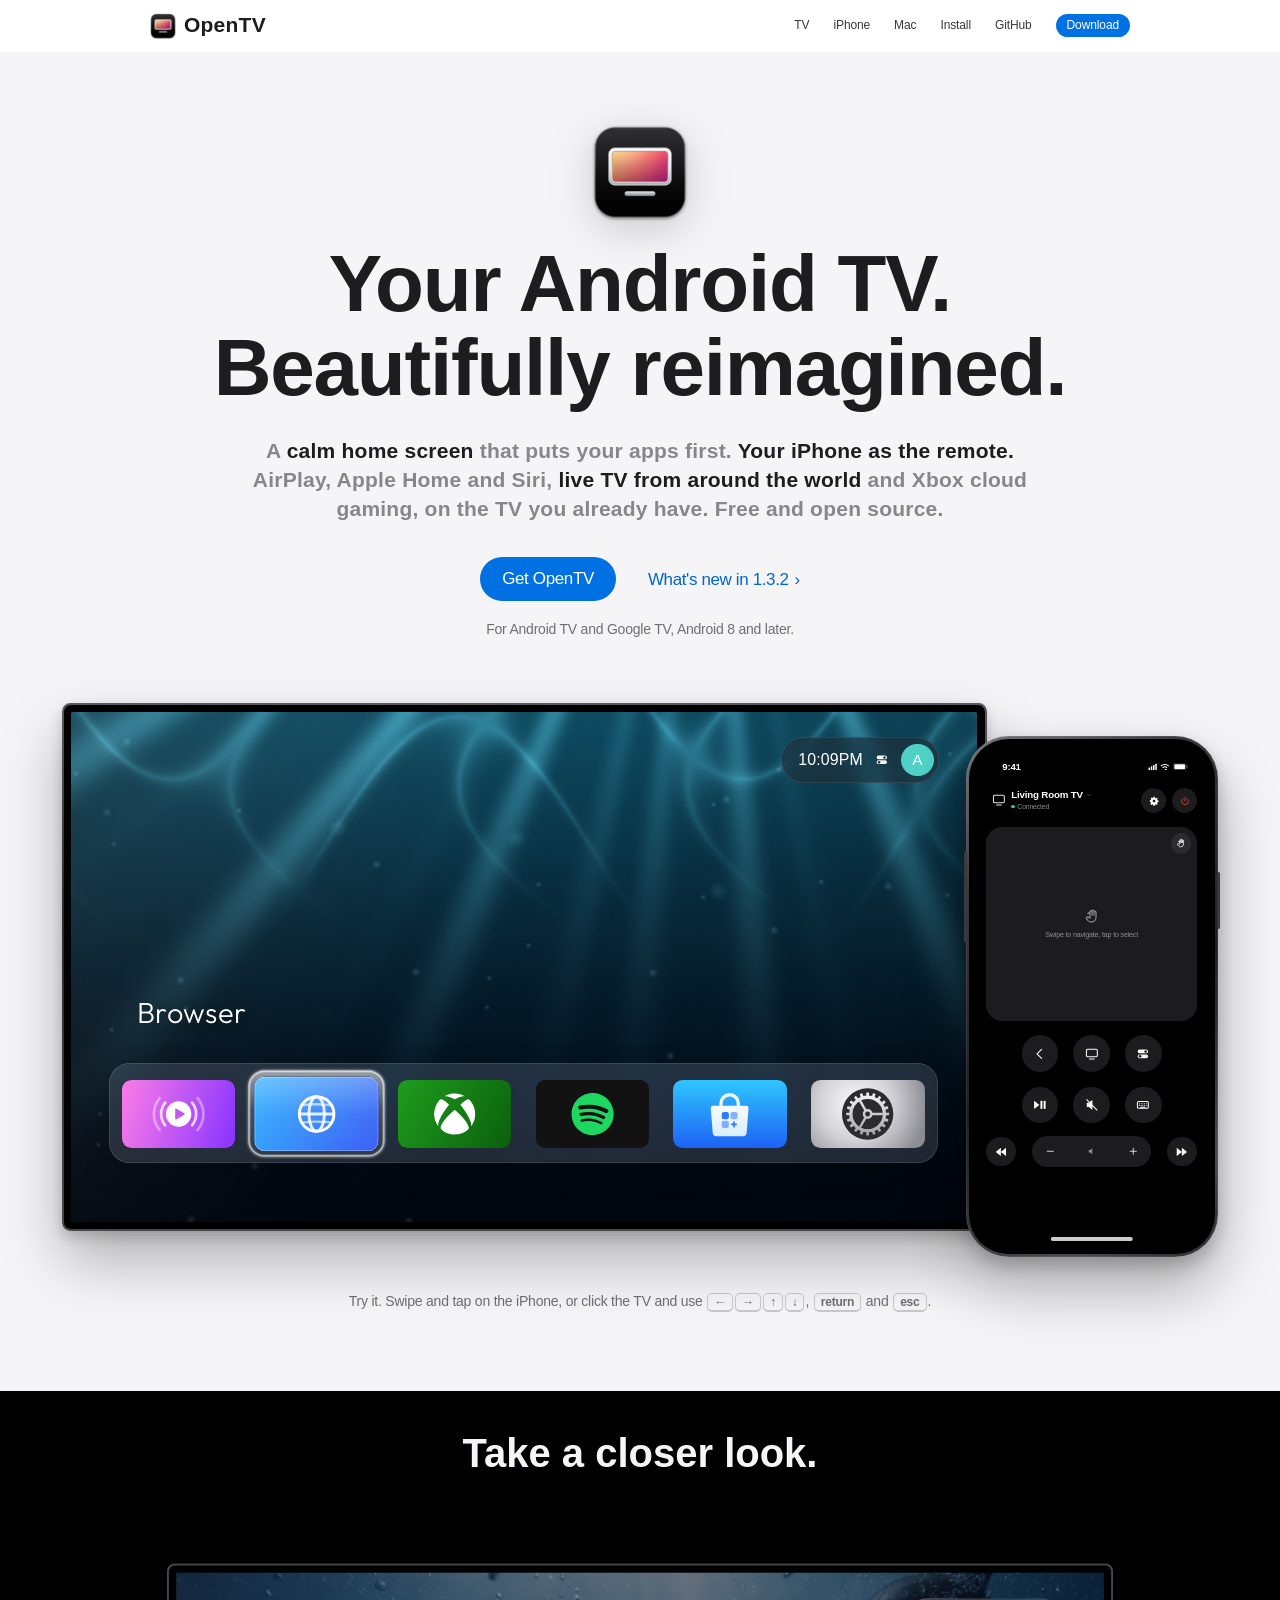
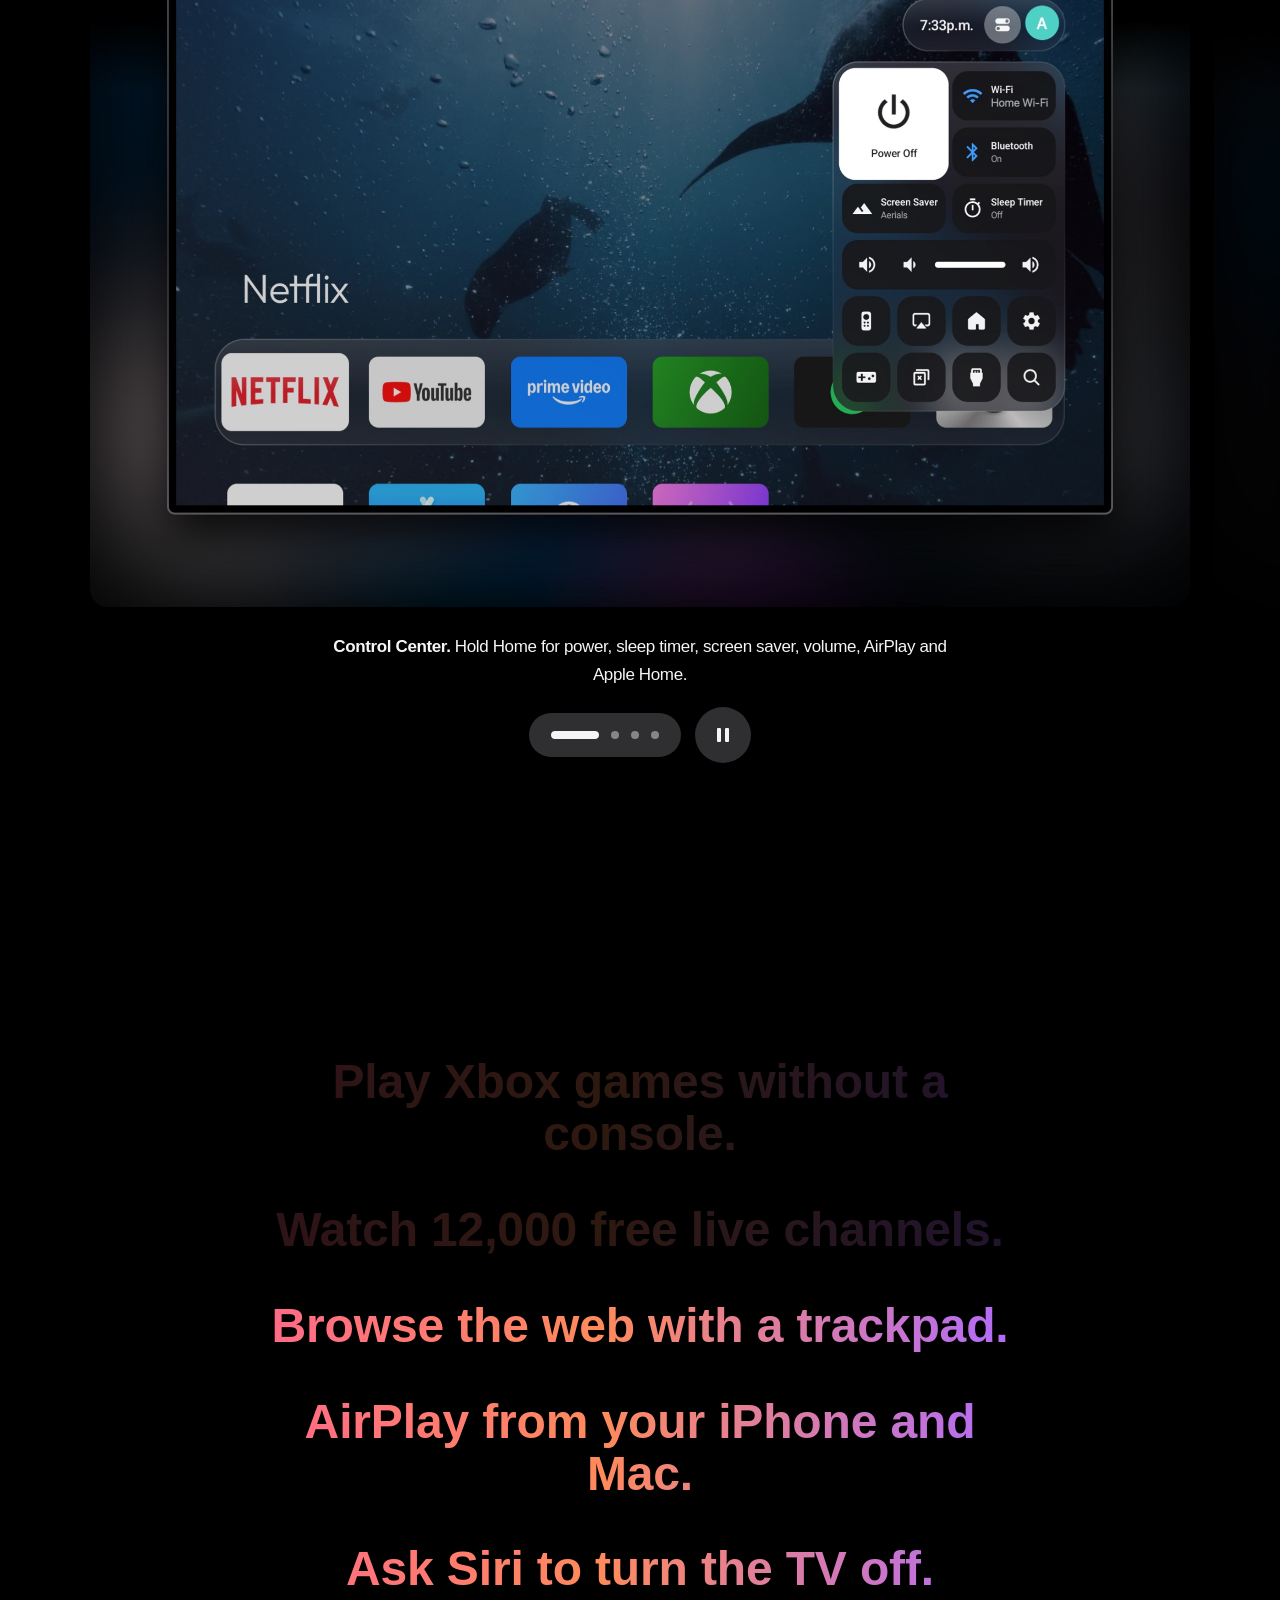
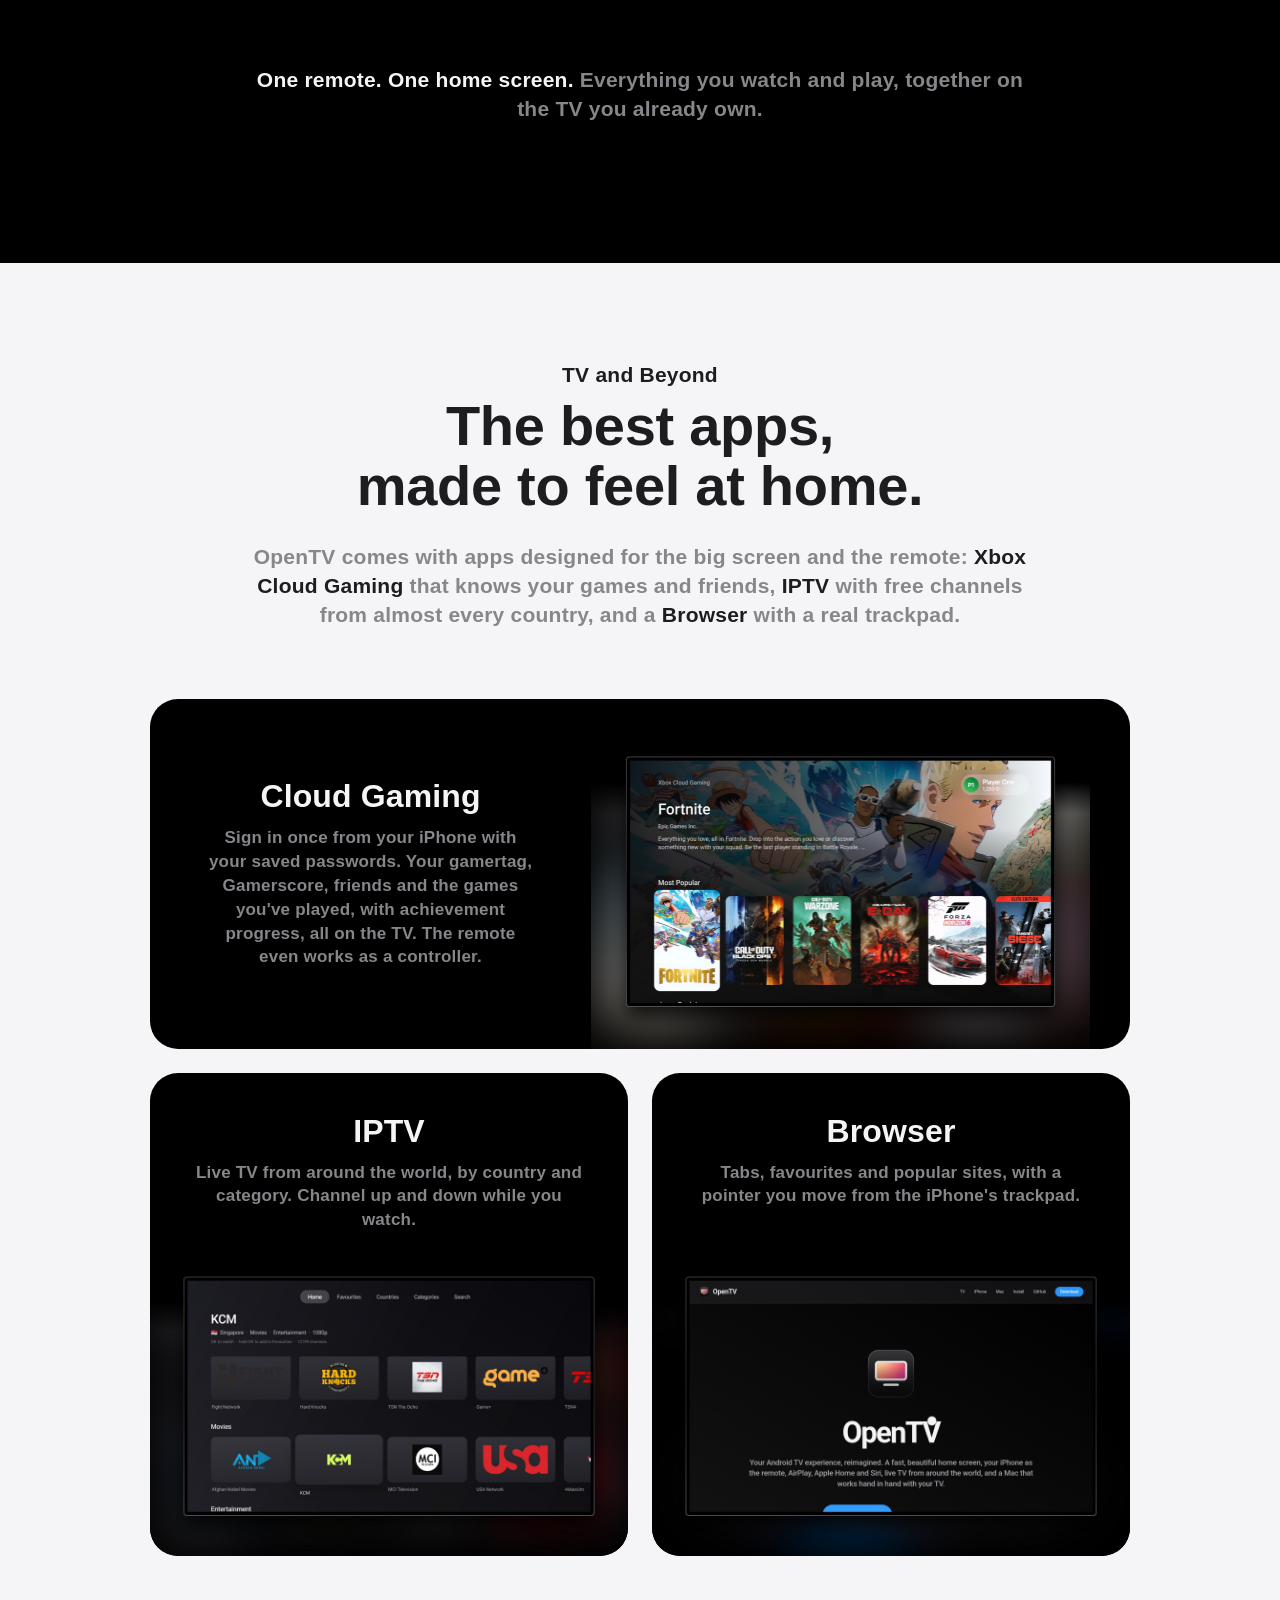
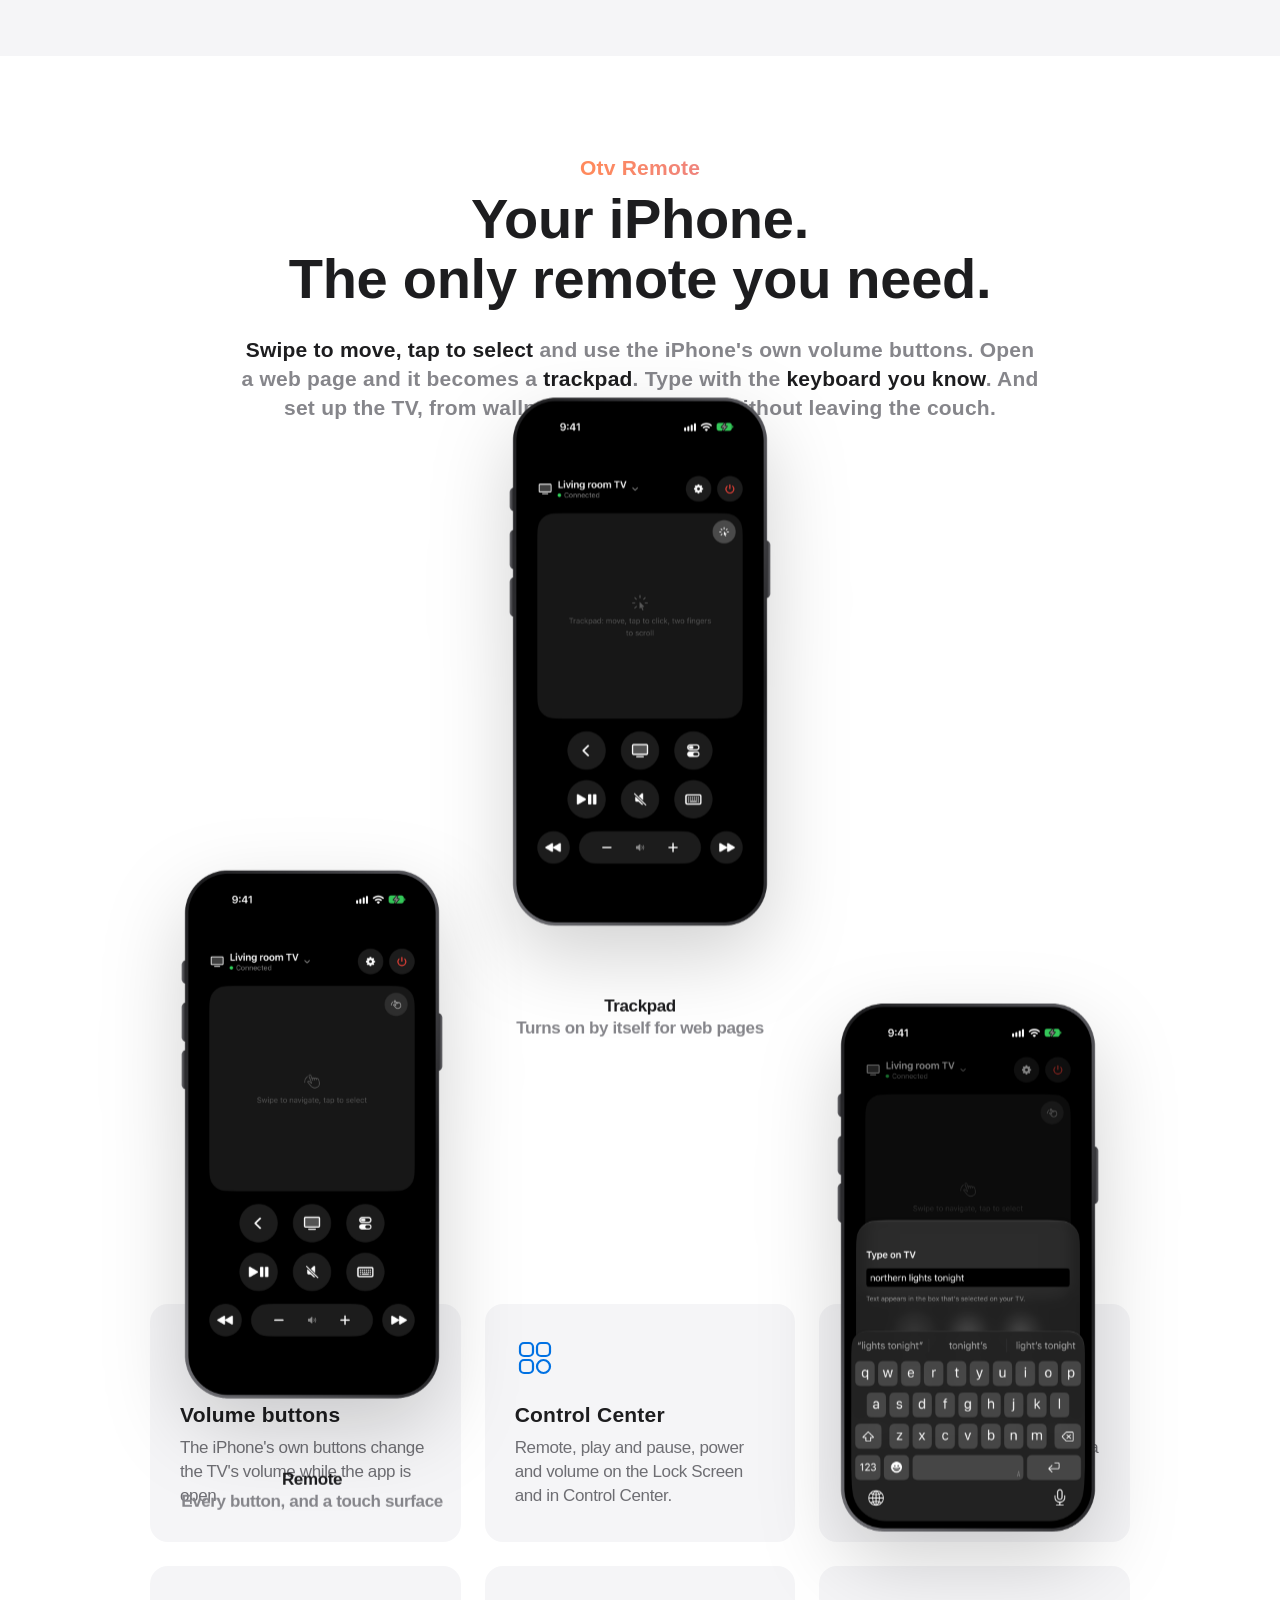
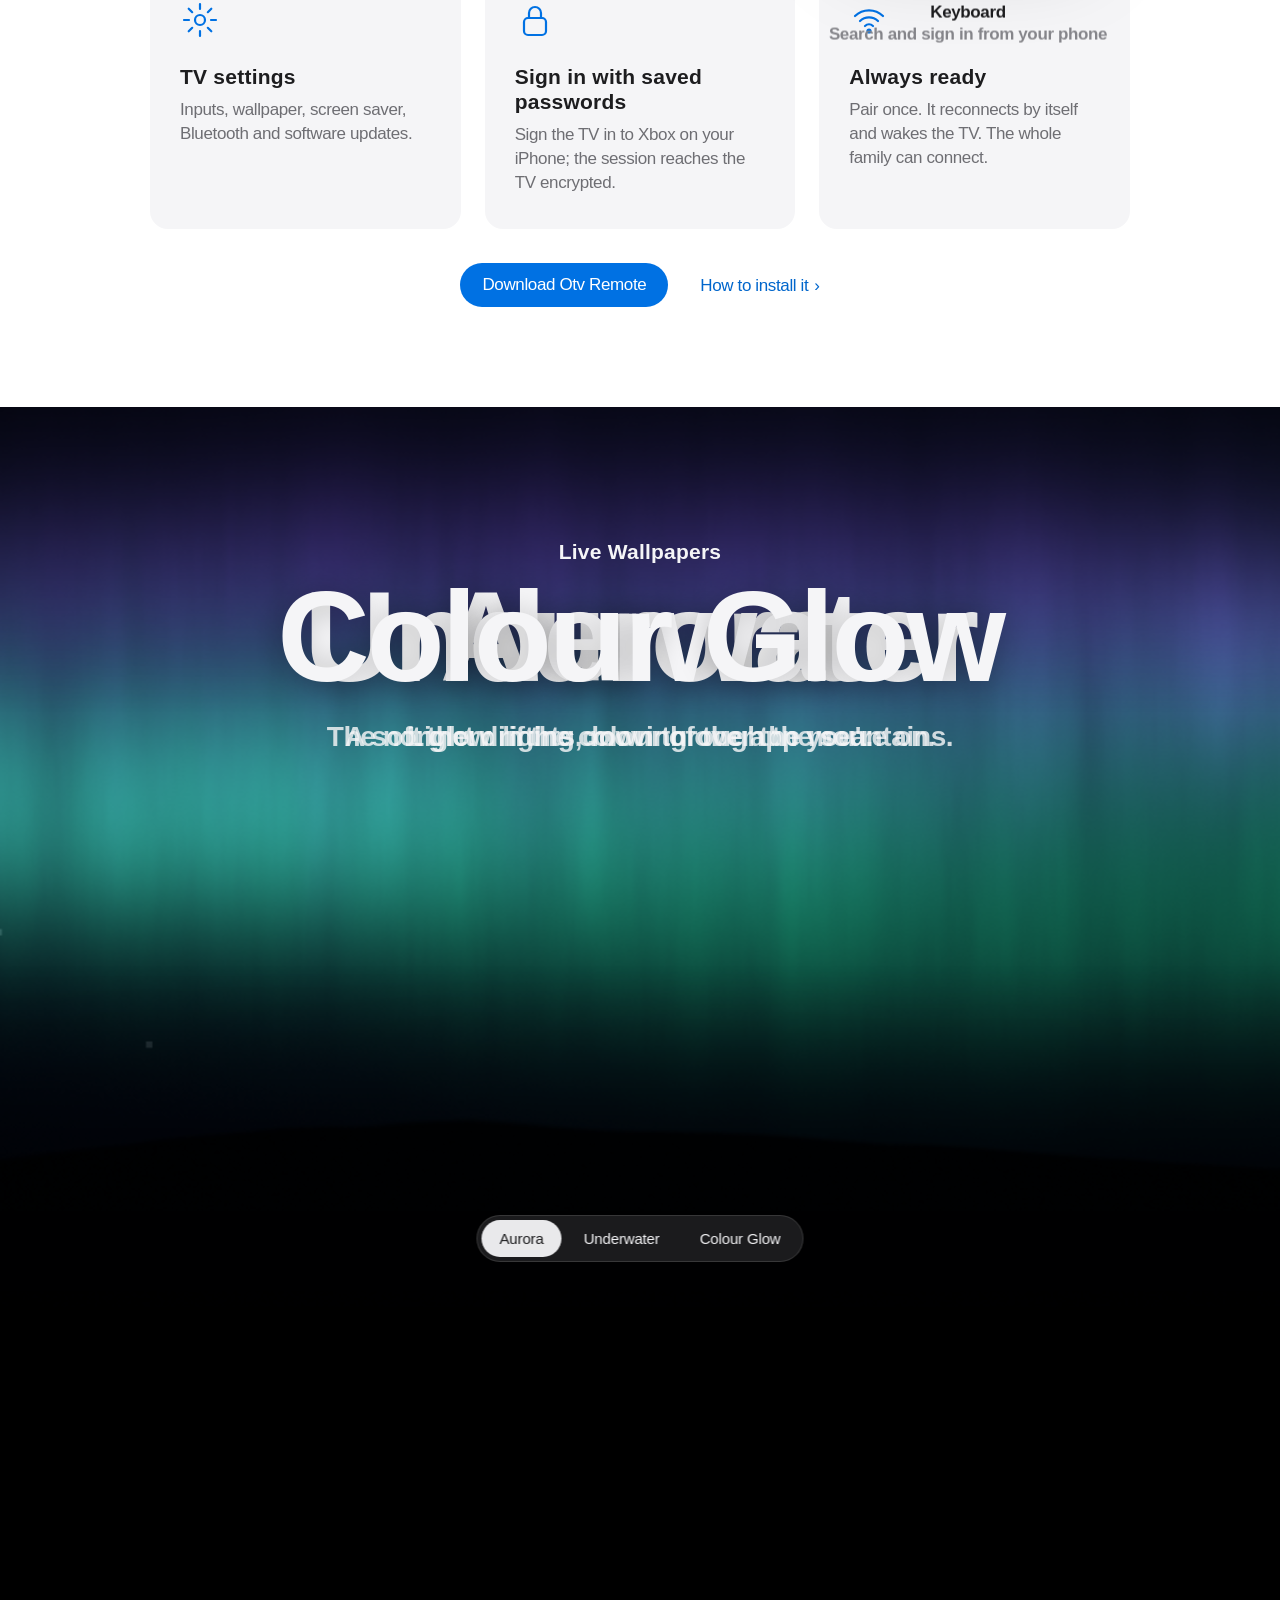
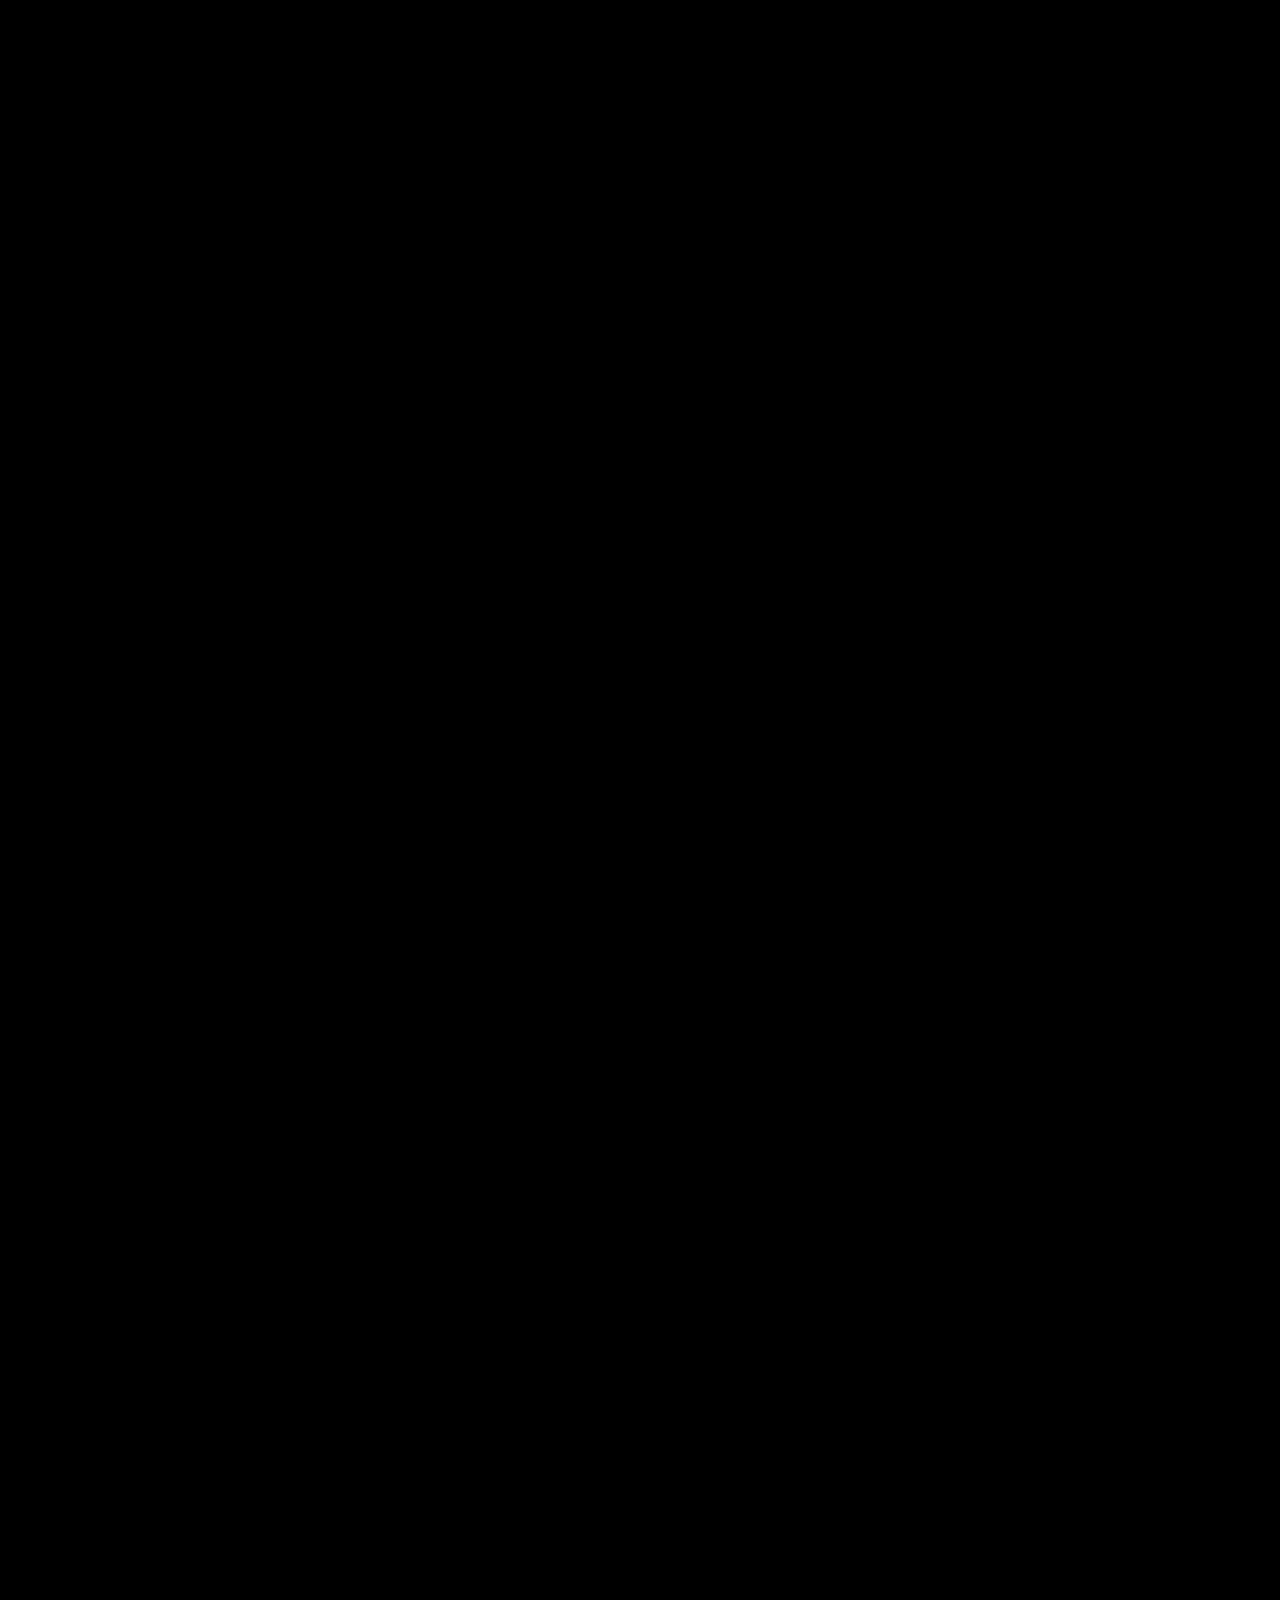
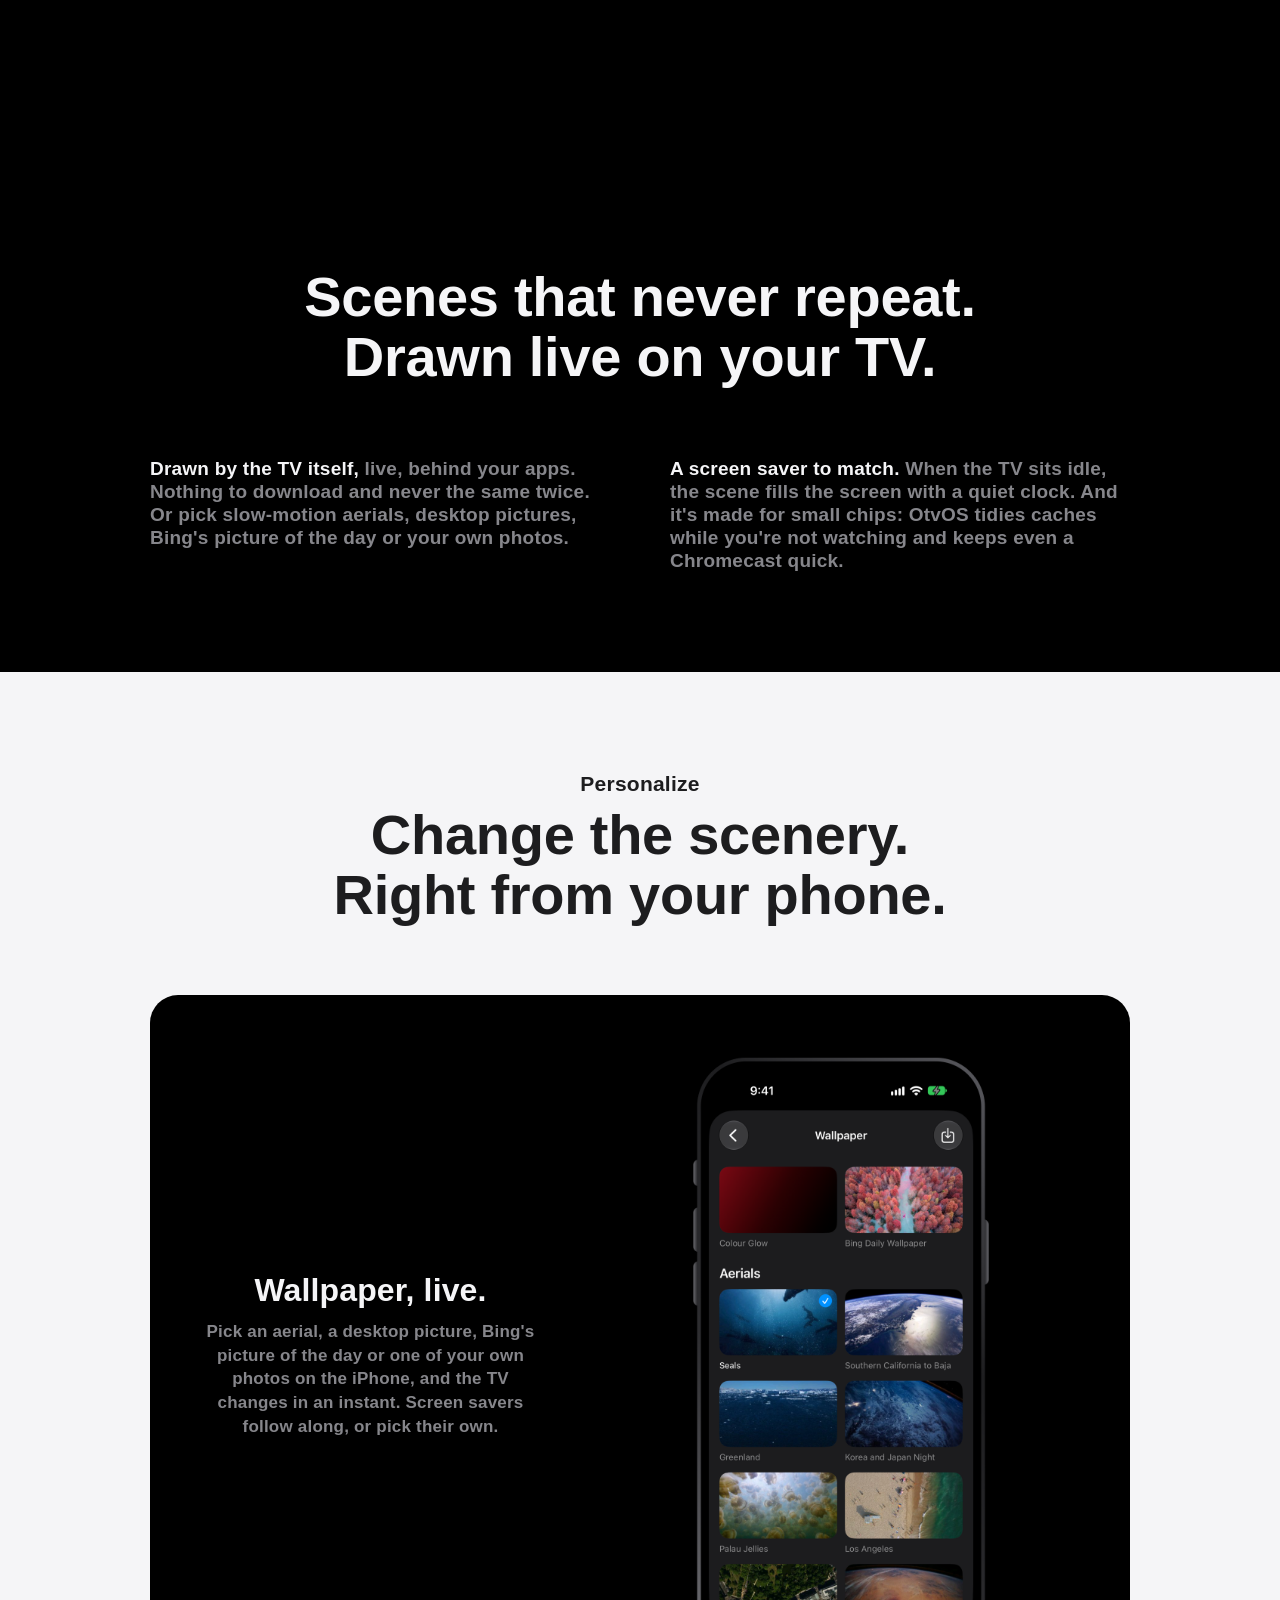
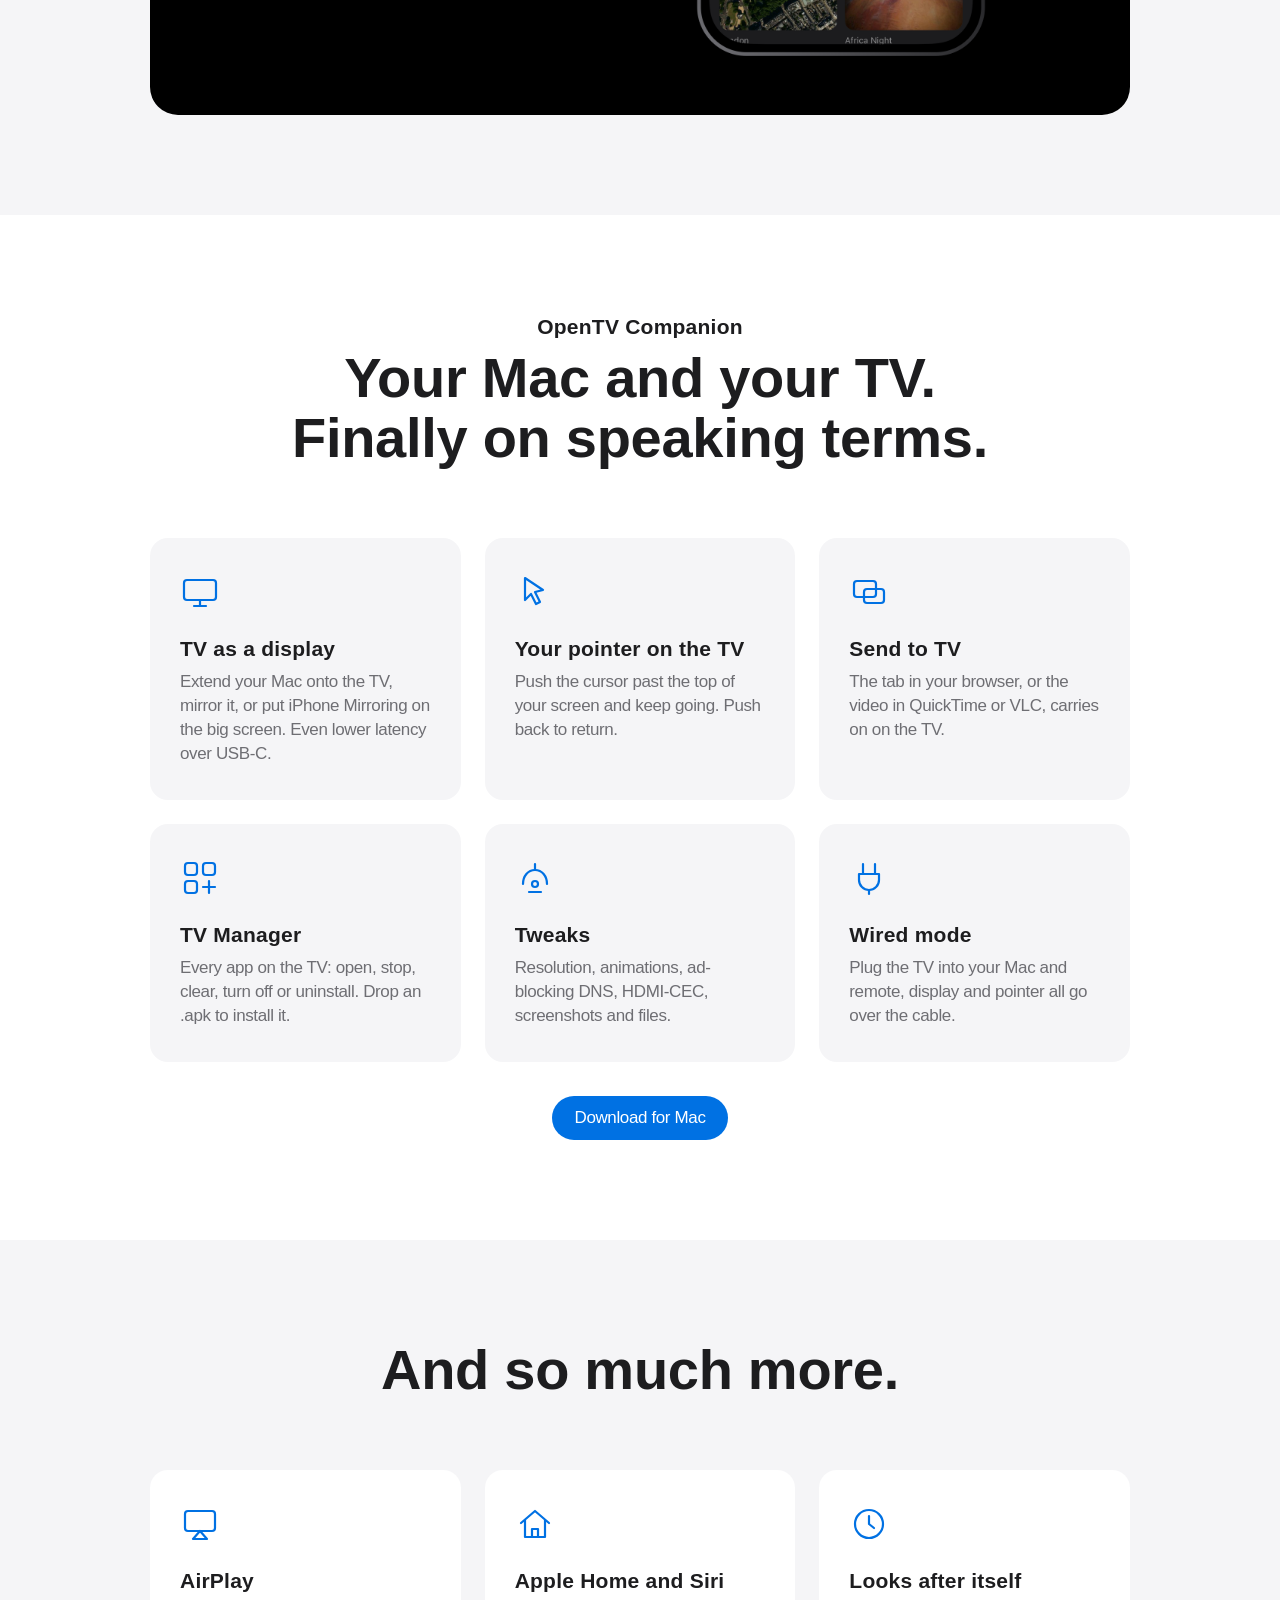
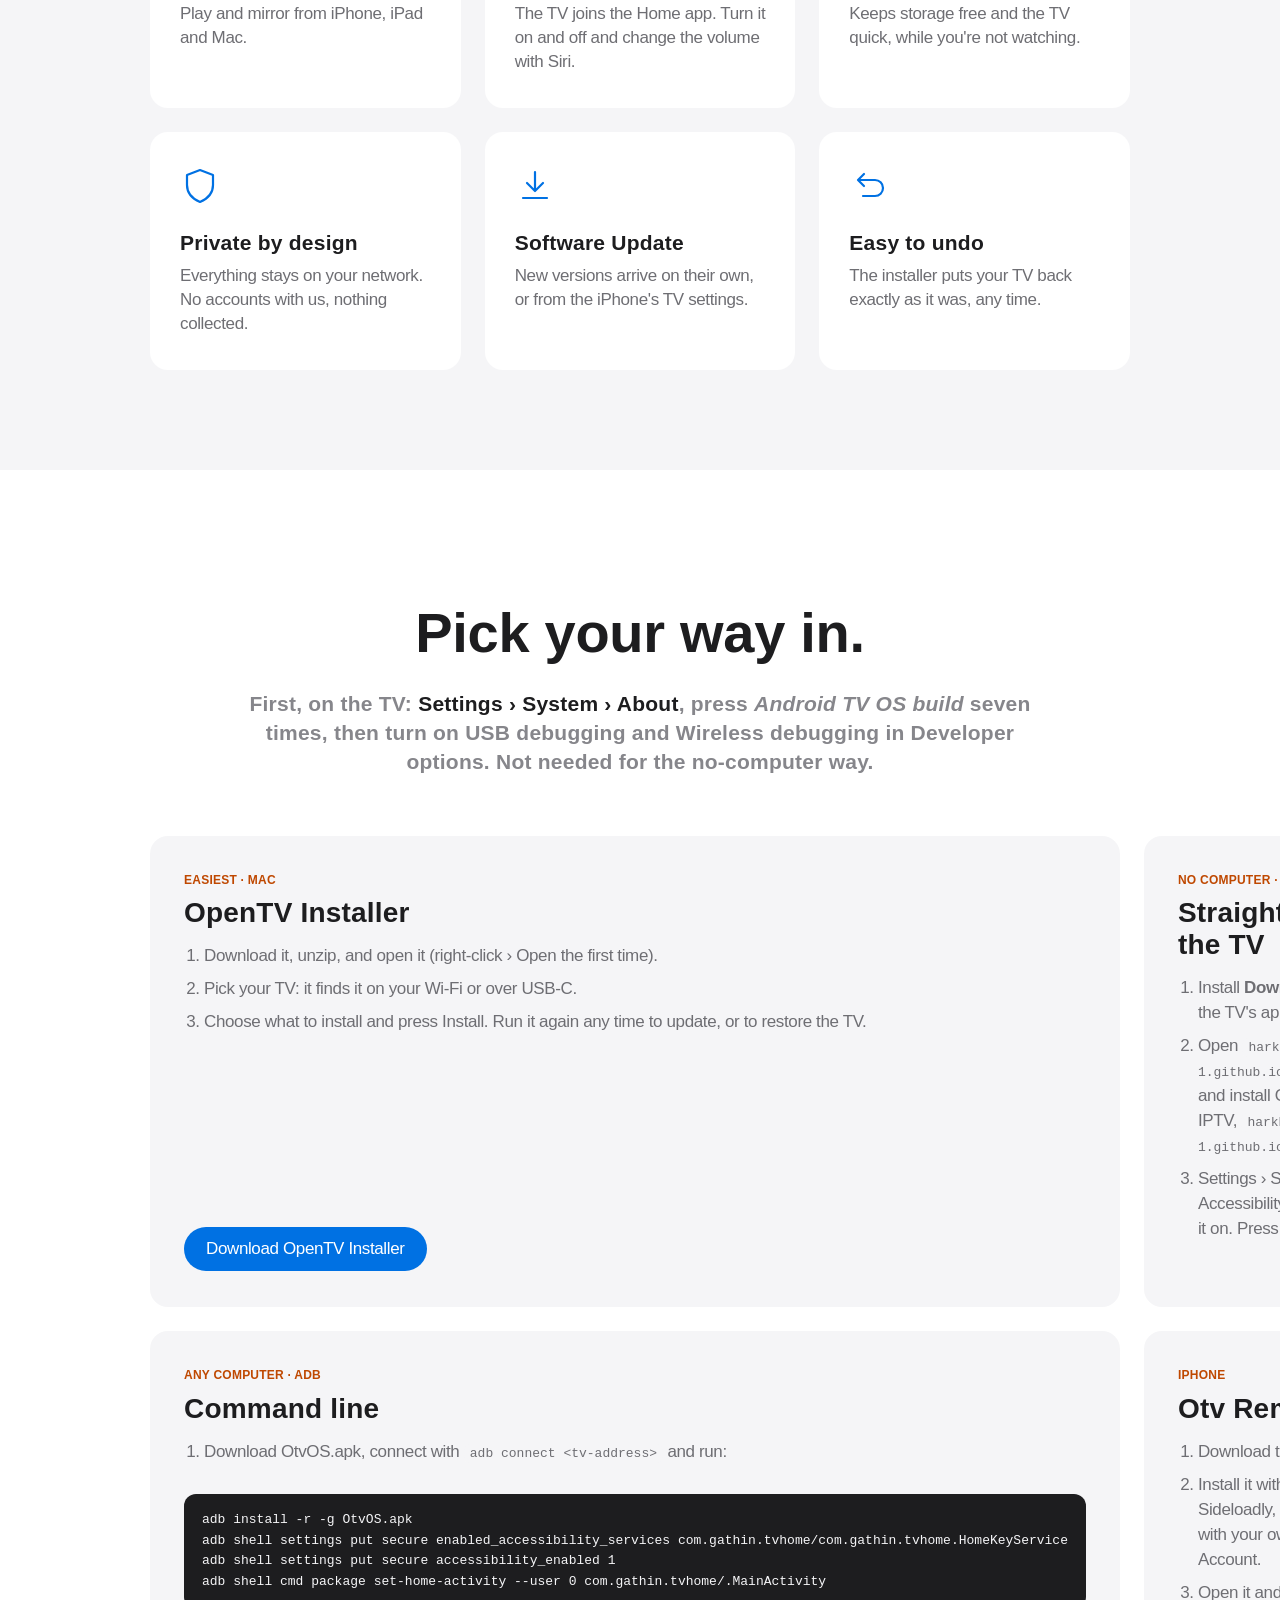
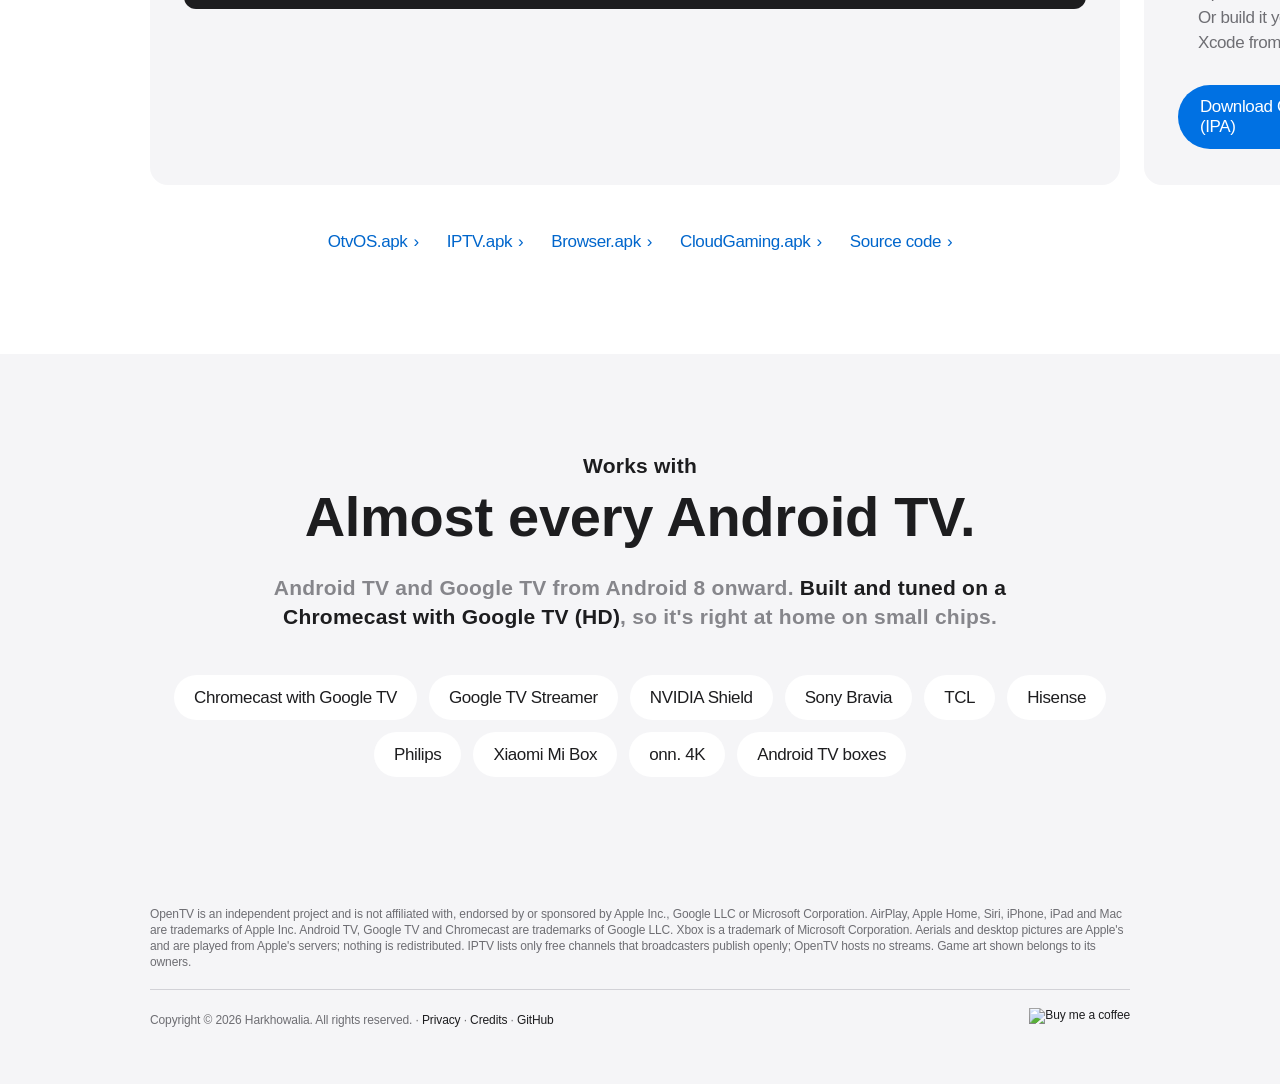
==== docs/index.html @ 05458495 "Website: live wallpapers as a full-screen scene that changes as you scroll (Aurora, Underwater, Colo" ====
<!doctype html>
<html lang="en">
<head>
<meta charset="utf-8">
<meta name="viewport" content="width=device-width, initial-scale=1, viewport-fit=cover">
<title>OpenTV</title>
<meta name="description" content="OpenTV reimagines Android TV: a calm home screen, your iPhone as the remote, AirPlay and Apple Home, live TV from around the world and cloud gaming. Free and open source.">
<meta property="og:title" content="OpenTV">
<meta property="og:description" content="Your Android TV. Beautifully reimagined. Free and open source.">
<meta property="og:image" content="https://harkhowalia-1.github.io/OpenTV/images/v2/hero.jpg">
<meta name="color-scheme" content="light dark">
<meta name="theme-color" content="#f5f5f7" media="(prefers-color-scheme: light)">
<meta name="theme-color" content="#161617" media="(prefers-color-scheme: dark)">
<link rel="icon" href="icon.png">
<link rel="apple-touch-icon" href="icon.png">
<link rel="preconnect" href="https://fonts.googleapis.com">
<link rel="preconnect" href="https://fonts.gstatic.com" crossorigin>
<link href="https://fonts.googleapis.com/css2?family=Outfit:wght@300;400&display=swap" rel="stylesheet">
<link rel="stylesheet" href="demo.css">
<style>
/* ---- tokens --------------------------------------------------------------------------------------------- */
:root {
  --ink: #1d1d1f;
  --ink-2: #6e6e73;
  --ink-3: #86868b;
  --paper: #ffffff;
  --paper-alt: #f5f5f7;
  --night: #000000;
  --night-ink: #f5f5f7;
  --blue: #0071e3;
  --blue-hover: #0077ed;
  --link: #0066cc;
  --link-dark: #2997ff;
  --brand: linear-gradient(90deg, #ff6a88 0%, #ff8a5c 45%, #b06bff 100%);
  --radius-tile: 28px;
  --ease: cubic-bezier(0.25, 0.1, 0.25, 1);
  --ease-out: cubic-bezier(0.16, 1, 0.3, 1);
  --nav-h: 52px;
  --content: 980px;
  --line: #d2d2d7;
  --tile: #ffffff;
  --nav-bg: rgba(251, 251, 253, 0.8);
  --nav-line: rgba(0, 0, 0, 0.16);
  --font: -apple-system, BlinkMacSystemFont, "SF Pro Text", "SF Pro Display", "Helvetica Neue", Helvetica, Arial, sans-serif;
}
/* Dark Mode follows the system: Apple's dark greys (#000, #161617, #1d1d1f) and lighter blues for links. */
@media (prefers-color-scheme: dark) {
  :root {
    --ink: #f5f5f7;
    --ink-2: #a1a1a6;
    --ink-3: #86868b;
    --paper: #000000;
    --paper-alt: #161617;
    --link: #2997ff;
    --line: #424245;
    --tile: #1d1d1f;
    --nav-bg: rgba(22, 22, 23, 0.8);
    --nav-line: rgba(255, 255, 255, 0.16);
  }
  pre { background: #1d1d1f; }
  code { background: #1d1d1f; }
  .hero .logo { filter: drop-shadow(0 12px 28px rgba(0, 0, 0, 0.6)); }
}
* { box-sizing: border-box; }
html { scroll-behavior: smooth; -webkit-text-size-adjust: 100%; }
body {
  margin: 0;
  background: var(--paper);
  color: var(--ink);
  font: 400 17px/1.47059 var(--font);
  letter-spacing: -0.022em;
  -webkit-font-smoothing: antialiased;
  overflow-x: hidden;
  overflow-x: clip;
}
img { display: block; max-width: 100%; height: auto; }
a { color: var(--link); text-decoration: none; }
a:hover { text-decoration: underline; }
:focus-visible { outline: 2px solid var(--blue); outline-offset: 3px; border-radius: 4px; }

/* ---- layout and type ------------------------------------------------------------------------------------ */
.content { width: var(--content); max-width: calc(100% - 44px); margin: 0 auto; }
section { position: relative; padding: 100px 0; }
.alt { background: var(--paper-alt); }
.dark { background: var(--night); color: var(--night-ink); }
.center { text-align: center; }
.eyebrow { font-size: 21px; line-height: 1.19; font-weight: 600; letter-spacing: 0.011em; margin: 0 0 8px; }
.eyebrow.brand { background: var(--brand); -webkit-background-clip: text; background-clip: text; color: transparent; }
.headline { font-size: 56px; line-height: 1.07143; font-weight: 600; letter-spacing: -0.005em; margin: 0; }
.headline-hero { font-size: 80px; line-height: 1.05; font-weight: 600; letter-spacing: -0.015em; margin: 0; }
.headline-small { font-size: 40px; line-height: 1.1; font-weight: 600; letter-spacing: 0; margin: 0; }
.intro { font-size: 21px; line-height: 1.381; font-weight: 600; letter-spacing: 0.011em; color: var(--ink-3); margin: 26px auto 0; max-width: 800px; }
.intro strong, .copy strong { color: var(--ink); font-weight: 600; }
.dark .intro strong, .dark .copy strong { color: var(--night-ink); }
.copy { font-size: 19px; line-height: 1.21053; font-weight: 600; letter-spacing: 0.012em; color: var(--ink-3); margin: 0; }
.small { font-size: 14px; line-height: 1.43; letter-spacing: -0.016em; color: var(--ink-2); }
.dark .small { color: var(--ink-3); }

.button {
  display: inline-block; background: var(--blue); color: #fff; border-radius: 980px;
  font-size: 17px; line-height: 1.17648; font-weight: 400; padding: 12px 22px; letter-spacing: -0.022em;
  transition: background-color 0.2s var(--ease), transform 0.2s var(--ease);
}
.button:hover { background: var(--blue-hover); text-decoration: none; }
.button:active { transform: scale(0.98); }
.more { font-size: 17px; }
.more::after { content: "\203A"; display: inline-block; margin-left: 0.35em; transition: transform 0.2s var(--ease); }
.more:hover::after { transform: translateX(3px); }
.dark .more, .dark a { color: var(--link-dark); }
.ctas { display: flex; gap: 32px; justify-content: center; align-items: center; flex-wrap: wrap; margin-top: 34px; }

/* ---- the product bar (sticky, frosted, like a product page's local navigation) ------------------------ */
.localnav {
  position: sticky; top: 0; z-index: 50; height: var(--nav-h);
  transition: background-color 0.5s var(--ease), border-color 0.5s var(--ease);
  border-bottom: 1px solid transparent;
}
.localnav.stuck {
  background: var(--nav-bg);
  -webkit-backdrop-filter: saturate(180%) blur(20px); backdrop-filter: saturate(180%) blur(20px);
  border-bottom-color: var(--nav-line);
}
.localnav .content { height: 100%; display: flex; align-items: center; justify-content: space-between; }
.localnav .title { font-size: 21px; font-weight: 600; letter-spacing: 0.011em; color: var(--ink); display: flex; align-items: center; gap: 10px; }
.localnav .title img { width: 30px; height: 30px; margin: 0 -4px 0 -2px; }
.localnav .title:hover { text-decoration: none; }
.localnav nav { display: flex; align-items: center; gap: 24px; }
.localnav nav a { font-size: 12px; line-height: 1.33; color: var(--ink); opacity: 0.88; letter-spacing: -0.01em; }
.localnav nav a:hover { color: var(--link); opacity: 1; text-decoration: none; }
.localnav nav a.cta { opacity: 1; background: var(--blue); color: #fff; border-radius: 980px; padding: 4px 11px; font-size: 12px; }
.localnav nav a.cta:hover { background: var(--blue-hover); color: #fff; }

/* ---- reveal on scroll ------------------------------------------------------------------------------------ */
[data-reveal] { opacity: 0; transform: translateY(40px); transition: opacity 1.2s var(--ease-out), transform 1.2s var(--ease-out); transition-delay: var(--d, 0s); }
[data-reveal].shown { opacity: 1; transform: none; }

/* ---- hero ------------------------------------------------------------------------------------------------- */
.hero { padding-top: 64px; padding-bottom: 80px; }
.hero .logo { width: 112px; height: 112px; margin: 0 auto 14px; filter: drop-shadow(0 10px 22px rgba(0, 0, 0, 0.18)); }
.hero-art { margin: 64px auto 0; max-width: 1200px; padding: 0 22px; }
.hero-art img { width: 100%; opacity: 0; transform: scale(1.06); transition: opacity 1.6s var(--ease-out) 0.2s, transform 2s var(--ease-out) 0.2s; }
.hero-art img.shown { opacity: 1; transform: none; }
.hero .small { margin-top: 18px; }

/* ---- cinematic: the TV grows as you scroll to it ---------------------------------------------------------- */
.cinema { padding-bottom: 60px; overflow: hidden; }
.cinema .stage { margin: 70px auto 0; max-width: 1400px; padding: 0 22px; perspective: 1200px; }
.cinema .stage img { width: 100%; transform-origin: 50% 40%; will-change: transform; border-radius: 6px; }
.two-col { display: grid; grid-template-columns: 1fr 1fr; gap: 60px; margin-top: 70px; }
.two-col .copy { text-align: left; }

/* ---- reel: auto-advancing gallery with captions ---------------------------------------------------------- */
.reel { padding-top: 40px; }
.reel .viewport { overflow: hidden; margin-top: 50px; }
.reel .track { display: flex; gap: 24px; transition: transform 0.9s var(--ease-out); padding: 0 calc((100vw - min(1100px, 92vw)) / 2); }
.reel .slide { flex: 0 0 min(1100px, 92vw); opacity: 0.35; transition: opacity 0.9s var(--ease); }
.reel .slide.active { opacity: 1; }
.reel .slide img { width: 100%; border-radius: 18px; }
.reel .caption { min-height: 56px; margin: 26px auto 0; max-width: 640px; font-size: 17px; font-weight: 500; line-height: 1.6; text-align: center; color: var(--night-ink); transition: opacity 0.4s var(--ease); }
.reel .caption strong { font-weight: 600; }
.reel .controls { display: flex; justify-content: center; align-items: center; gap: 14px; margin-top: 18px; }
.dots { display: flex; gap: 12px; background: rgba(66,66,69,0.72); -webkit-backdrop-filter: blur(7px); backdrop-filter: blur(7px); padding: 18px 22px; border-radius: 980px; }
.dots button { width: 8px; height: 8px; border-radius: 980px; border: 0; padding: 0; background: rgba(255,255,255,0.42); cursor: pointer; transition: width 0.45s var(--ease), background-color 0.45s var(--ease); position: relative; overflow: hidden; }
.dots button.active { width: 48px; background: rgba(255,255,255,0.42); }
.dots button.active::after { content: ""; position: absolute; inset: 0; background: #f5f5f7; border-radius: 980px; transform-origin: left; animation: fill var(--reel-ms, 5000ms) linear forwards; }
.reel.paused .dots button.active::after { animation-play-state: paused; }
@keyframes fill { from { transform: scaleX(0); } to { transform: scaleX(1); } }
.playpause { width: 56px; height: 56px; border-radius: 50%; border: 0; background: rgba(66,66,69,0.72); -webkit-backdrop-filter: blur(7px); backdrop-filter: blur(7px); color: #f5f5f7; cursor: pointer; display: grid; place-items: center; }
.playpause svg { width: 18px; height: 18px; fill: currentColor; }

/* ---- lines that light up as you scroll ------------------------------------------------------------------ */
.lines { padding: 120px 0 140px; }
.lines .line {
  font-size: 48px; line-height: 1.08; font-weight: 600; letter-spacing: -0.003em; margin: 0 auto 44px; max-width: 760px;
  background: var(--brand); -webkit-background-clip: text; background-clip: text; color: transparent;
  opacity: 0.18; transition: opacity 0.6s var(--ease);
}
.lines .line.lit { opacity: 1; }
.lines .after { margin-top: 70px; }

/* ---- iPhone ------------------------------------------------------------------------------------------------ */
.phones { display: flex; justify-content: center; align-items: flex-start; gap: 28px; margin-top: 80px; }
.phones figure { margin: 0; flex: 0 1 300px; will-change: transform; }
.phones img { width: 100%; filter: drop-shadow(0 30px 40px rgba(0,0,0,0.18)); }
.phones figcaption { margin-top: 18px; text-align: center; font-size: 17px; font-weight: 600; color: var(--ink-3); line-height: 1.3; }
.phones figcaption strong { color: var(--ink); display: block; }
.phones figure:nth-child(2) { margin-top: 70px; }

/* ---- tiles ------------------------------------------------------------------------------------------------- */
.tiles { display: grid; grid-template-columns: repeat(2, 1fr); gap: 24px; margin-top: 70px; }
.tile { background: var(--tile); border-radius: var(--radius-tile); overflow: hidden; display: flex; flex-direction: column; transition: transform 0.5s var(--ease), box-shadow 0.5s var(--ease); }
.tile:hover { transform: scale(1.01); box-shadow: 0 20px 50px rgba(0,0,0,0.08); }
.tile.wide { grid-column: span 2; }
.tile.black { background: #000; color: var(--night-ink); }
.tile .t { padding: 40px 44px 28px; }
.tile h3 { font-size: 32px; line-height: 1.125; font-weight: 600; letter-spacing: 0.004em; margin: 0 0 12px; }
.tile .copy { font-size: 17px; line-height: 1.4; }
.tile.black .copy { color: var(--ink-3); }
.tile img { margin-top: auto; width: 100%; }
.tile.split { flex-direction: row; align-items: center; }
.tile.split .t { flex: 1 1 45%; padding: 56px; }
.tile.split .pic { flex: 1 1 55%; padding: 40px 40px 0 0; align-self: flex-end; }

/* ---- features ------------------------------------------------------------------------------------------- */
.features { display: grid; grid-template-columns: repeat(3, 1fr); gap: 24px; margin-top: 70px; text-align: left; }
.feature { background: var(--tile); border-radius: 18px; padding: 34px 30px; }
.alt .feature { background: var(--tile); }
section:not(.alt) .feature { background: var(--paper-alt); }
.feature svg { width: 40px; height: 40px; margin-bottom: 18px; color: var(--blue); }
@media (prefers-color-scheme: dark) { .feature svg { color: var(--link); } }
.feature h3 { font-size: 21px; line-height: 1.19; font-weight: 600; margin: 0 0 8px; letter-spacing: 0.011em; }
.feature p { margin: 0; font-size: 17px; line-height: 1.41; color: var(--ink-2); letter-spacing: -0.022em; }

/* ---- install --------------------------------------------------------------------------------------------- */
.ways { display: grid; grid-template-columns: repeat(2, 1fr); gap: 24px; margin-top: 60px; text-align: left; }
.way { background: var(--tile); border-radius: 18px; padding: 36px 34px; display: flex; flex-direction: column; }
.way .tag { font-size: 12px; font-weight: 600; letter-spacing: 0.02em; text-transform: uppercase; color: #bf4800; }
.way h3 { font-size: 28px; line-height: 1.14; font-weight: 600; margin: 8px 0 14px; letter-spacing: 0.007em; }
.way ol { margin: 0 0 22px; padding-left: 20px; color: var(--ink-2); }
.way li { margin-bottom: 8px; }
.way .button { align-self: flex-start; margin-top: auto; }
code, pre { font-family: "SF Mono", ui-monospace, Menlo, monospace; font-size: 13px; letter-spacing: 0; }
code { background: var(--paper-alt); padding: 2px 6px; border-radius: 6px; }
pre { background: #1d1d1f; color: #f5f5f7; padding: 16px 18px; border-radius: 12px; overflow-x: auto; line-height: 1.6; margin: 0; }
.downloads { display: flex; flex-wrap: wrap; justify-content: center; gap: 12px 28px; margin-top: 44px; }

/* ---- devices and footer --------------------------------------------------------------------------------- */
.chips { display: flex; flex-wrap: wrap; justify-content: center; gap: 12px; margin-top: 44px; }
.chips span { background: var(--paper-alt); border-radius: 980px; padding: 10px 20px; font-size: 17px; }
footer { background: var(--paper-alt); color: var(--ink-2); font-size: 12px; line-height: 1.33; letter-spacing: -0.01em; padding: 30px 0 40px; }
footer p { margin: 0 0 10px; }
footer a { color: var(--ink); }
footer .row { display: flex; justify-content: space-between; align-items: center; gap: 24px; border-top: 1px solid var(--line); padding-top: 18px; margin-top: 18px; flex-wrap: wrap; }
footer .coffee img { height: 36px; }

/* ---- live wallpapers: a full-screen scene that changes as you scroll (sticky, like a product page's film) ---- */
.scenes { position: relative; height: 330vh; background: #000; padding: 0; }
.scenes-sticky { position: sticky; top: 0; height: 100vh; height: 100svh; overflow: hidden; color: #f5f5f7; }
.scenes-wall { position: absolute; inset: 0; width: 100%; height: 100%; transform: scale(1.06); transition: transform 1.6s var(--ease-out); }
.scenes.inview .scenes-wall { transform: none; }
.scenes-shade { position: absolute; inset: 0; background: linear-gradient(180deg, rgba(0,0,0,.55) 0%, rgba(0,0,0,0) 34%, rgba(0,0,0,0) 62%, rgba(0,0,0,.7) 100%); }
.scenes-copy { position: absolute; left: 0; right: 0; top: calc(var(--nav-h) + 9vh); text-align: center; padding: 0 22px; }
.scene-titles, .scene-subs { position: relative; display: grid; }
.scene-title, .scene-sub { grid-area: 1 / 1; margin: 0; opacity: 0; transform: translateY(28px); transition: opacity .7s var(--ease), transform 1s var(--ease-out); }
.scene-title.on, .scene-sub.on { opacity: 1; transform: none; }
.scene-title { font-size: clamp(56px, 10vw, 136px); line-height: 1; font-weight: 600; letter-spacing: -0.025em; text-shadow: 0 2px 30px rgba(0,0,0,.25); }
.scene-sub { font-size: clamp(19px, 2.2vw, 28px); line-height: 1.25; font-weight: 600; color: rgba(245,245,247,.82); margin-top: 18px; max-width: 760px; justify-self: center; }
.scenes-pills {
  position: absolute; left: 50%; bottom: max(5vh, 28px); transform: translateX(-50%); display: flex; gap: 4px; padding: 5px; border-radius: 980px;
  background: rgba(50, 50, 54, 0.55); -webkit-backdrop-filter: blur(18px) saturate(1.6); backdrop-filter: blur(18px) saturate(1.6);
  box-shadow: inset 0 0 0 1px rgba(255,255,255,.12);
}
.scenes-pills button { border: 0; background: none; color: #f5f5f7; font: 500 15px/1 var(--font); letter-spacing: -0.01em; padding: 11px 18px; border-radius: 980px; cursor: pointer; transition: background .3s, color .3s; white-space: nowrap; }
.scenes-pills button.on { background: rgba(245,245,247,.95); color: #1d1d1f; }
.scenes-after { padding-top: 90px; }
@media (max-width: 734px) {
  .scenes { height: 300vh; }
  .scenes-pills button { font-size: 13px; padding: 10px 13px; }
}
@media (prefers-reduced-motion: reduce) { .scenes-wall { transform: none; transition: none; } .scene-title, .scene-sub { transition: opacity .2s; transform: none; } }

/* ---- smaller screens (Apple's breakpoints: 1068px and 734px) ------------------------------------------- */
@media (max-width: 1068px) {
  :root { --content: 692px; }
  .headline-hero { font-size: 64px; }
  .headline { font-size: 48px; line-height: 1.08349; }
  .lines .line { font-size: 40px; }
  .features { grid-template-columns: repeat(2, 1fr); }
  .tile.split { flex-direction: column; }
  .tile.split .pic { padding: 0 40px; }
}
@media (max-width: 734px) {
  :root { --content: 87.5%; }
  section { padding: 70px 0; }
  .headline-hero { font-size: 44px; line-height: 1.09; }
  .headline { font-size: 32px; line-height: 1.125; letter-spacing: 0.004em; }
  .eyebrow { font-size: 19px; }
  .intro { font-size: 19px; }
  .lines .line { font-size: 30px; margin-bottom: 30px; }
  .two-col, .tiles, .features, .ways { grid-template-columns: 1fr; }
  .tile.wide { grid-column: auto; }
  .tile .t, .tile.split .t { padding: 30px 26px 20px; }
  .phones { gap: 12px; }
  .phones figure:nth-child(2) { margin-top: 40px; }
  .phones figcaption { font-size: 13px; }
  .localnav nav a:not(.cta) { display: none; }
  .localnav .title { font-size: 19px; }
}
@media (prefers-reduced-motion: reduce) {
  [data-reveal], .hero-art img { opacity: 1 !important; transform: none !important; transition: none !important; }
  .cinema .stage img, .phones figure { transform: none !important; }
  .reel .track { transition: none; }
  .lines .line { opacity: 1; }
}
</style>
</head>
<body>

<div class="localnav" id="localnav">
  <div class="content">
    <a class="title" href="#top"><img src="icon.png" alt="">OpenTV</a>
    <nav aria-label="OpenTV">
      <a href="#tv">TV</a>
      <a href="#iphone">iPhone</a>
      <a href="#mac">Mac</a>
      <a href="#install">Install</a>
      <a href="https://github.com/harkhowalia-1/OpenTV">GitHub</a>
      <a class="cta" href="#install">Download</a>
    </nav>
  </div>
</div>

<main id="top">

<!-- Welcome -->
<section class="hero alt center">
  <div class="content">
    <img class="logo" src="icon.png" alt="" width="112" height="112" data-reveal>
    <h1 class="headline-hero" data-reveal style="--d:.1s">Your Android TV.<br>Beautifully reimagined.</h1>
    <p class="intro" data-reveal style="--d:.2s">A <strong>calm home screen</strong> that puts your apps first. <strong>Your iPhone as the remote.</strong> AirPlay, Apple Home and Siri, <strong>live TV from around the world</strong> and Xbox cloud gaming, on the TV you already have. Free and open source.</p>
    <div class="ctas" data-reveal style="--d:.3s">
      <a class="button" href="#install">Get OpenTV</a>
      <a class="more" href="https://github.com/harkhowalia-1/OpenTV/releases/latest">What's new in 1.3.2</a>
    </div>
    <p class="small" data-reveal style="--d:.35s">For Android TV and Google TV, Android 8 and later.</p>
  </div>
  <div class="demo" aria-label="Try OpenTV: a live demo of the TV and the iPhone remote">
    <div data-otv data-wall="1"></div>
    <div data-ophone></div>
  </div>
  <p class="demo-hint">Try it. Swipe and tap on the iPhone, or click the TV and use <kbd>←</kbd><kbd>→</kbd><kbd>↑</kbd><kbd>↓</kbd>, <kbd>return</kbd> and <kbd>esc</kbd>.</p>
</section>


<!-- A closer look -->
<section class="dark reel center" id="reel">
  <div class="content">
    <h2 class="headline-small" data-reveal>Take a closer look.</h2>
  </div>
  <div class="viewport" data-reveal>
    <div class="track">
      <div class="slide"><img src="images/v2/tv-control-center.jpg" width="2000" height="1240" loading="lazy" alt="Control Center over the home screen"></div>
      <div class="slide"><img src="images/v2/tv-wallsettings.jpg" width="2000" height="1240" loading="lazy" alt="Wallpaper settings"></div>
      <div class="slide"><img src="images/v2/tv-screensaver.jpg" width="2000" height="1240" loading="lazy" alt="Screen Saver settings"></div>
      <div class="slide"><img src="images/v2/tv-wallpaper.jpg" width="2000" height="1240" loading="lazy" alt="The home screen with a different aerial"></div>
    </div>
  </div>
  <p class="caption" aria-live="polite"></p>
  <div class="controls">
    <div class="dots" role="tablist" aria-label="Choose a picture"></div>
    <button class="playpause" type="button" aria-label="Pause"><svg viewBox="0 0 18 18"><rect x="3" y="2" width="4" height="14" rx="1"/><rect x="11" y="2" width="4" height="14" rx="1"/></svg></button>
  </div>
  <template id="captions">
    <p><strong>Control Center.</strong> Hold Home for power, sleep timer, screen saver, volume, AirPlay and Apple Home.</p>
    <p><strong>Wallpaper.</strong> Colour Glow, Bing's picture of the day, aerials, desktop pictures or your own photos.</p>
    <p><strong>Screen Saver.</strong> Aerials with captions, your pictures, or a quiet clock. Or simply the same as your wallpaper.</p>
    <p><strong>Always new.</strong> A different place on screen whenever you like, changed from the TV or your iPhone.</p>
  </template>
</section>

<!-- What you can do -->
<section class="dark lines center">
  <div class="content">
    <p class="eyebrow" data-reveal>All from the couch</p>
    <div style="height:40px"></div>
    <p class="line">Play Xbox games without a console.</p>
    <p class="line">Watch 12,000 free live channels.</p>
    <p class="line">Browse the web with a trackpad.</p>
    <p class="line">AirPlay from your iPhone and Mac.</p>
    <p class="line">Ask Siri to turn the TV off.</p>
    <p class="intro after" data-reveal><strong>One remote. One home screen.</strong> Everything you watch and play, together on the TV you already own.</p>
  </div>
</section>

<!-- Apps -->
<section class="alt center" id="apps">
  <div class="content">
    <p class="eyebrow" data-reveal>TV and Beyond</p>
    <h2 class="headline" data-reveal style="--d:.1s">The best apps,<br>made to feel at home.</h2>
    <p class="intro" data-reveal style="--d:.2s">OpenTV comes with apps designed for the big screen and the remote: <strong>Xbox Cloud Gaming</strong> that knows your games and friends, <strong>IPTV</strong> with free channels from almost every country, and a <strong>Browser</strong> with a real trackpad.</p>
    <div class="tiles">
      <div class="tile black wide split" data-reveal>
        <div class="t"><h3>Cloud Gaming</h3><p class="copy">Sign in once from your iPhone with your saved passwords. Your gamertag, Gamerscore, friends and the games you've played, with achievement progress, all on the TV. The remote even works as a controller.</p></div>
        <div class="pic"><img src="images/v2/tv-cloud.jpg" width="2000" height="1240" loading="lazy" alt="Cloud Gaming's home screen"></div>
      </div>
      <div class="tile black" data-reveal>
        <div class="t"><h3>IPTV</h3><p class="copy">Live TV from around the world, by country and category. Channel up and down while you watch.</p></div>
        <img src="images/v2/tv-iptv.jpg" width="2000" height="1240" loading="lazy" alt="IPTV's home screen">
      </div>
      <div class="tile black" data-reveal style="--d:.1s">
        <div class="t"><h3>Browser</h3><p class="copy">Tabs, favourites and popular sites, with a pointer you move from the iPhone's trackpad.</p></div>
        <img src="images/v2/tv-browser.jpg" width="2000" height="1240" loading="lazy" alt="The Browser showing the OpenTV website">
      </div>
    </div>
  </div>
</section>

<!-- iPhone -->
<section class="center" id="iphone">
  <div class="content">
    <p class="eyebrow brand" data-reveal>Otv Remote</p>
    <h2 class="headline" data-reveal style="--d:.1s">Your iPhone.<br>The only remote you need.</h2>
    <p class="intro" data-reveal style="--d:.2s"><strong>Swipe to move, tap to select</strong> and use the iPhone's own volume buttons. Open a web page and it becomes a <strong>trackpad</strong>. Type with the <strong>keyboard you know</strong>. And set up the TV, from wallpaper to Bluetooth, without leaving the couch.</p>
    <div class="phones">
      <figure data-parallax="0.06"><img src="images/v2/phone-remote.png" width="900" height="1800" loading="lazy" alt="Otv Remote's touch remote"><figcaption><strong>Remote</strong>Every button, and a touch surface</figcaption></figure>
      <figure data-parallax="-0.04"><img src="images/v2/phone-browser.png" width="900" height="1800" loading="lazy" alt="Otv Remote as a trackpad"><figcaption><strong>Trackpad</strong>Turns on by itself for web pages</figcaption></figure>
      <figure data-parallax="0.08"><img src="images/v2/phone-typing.png" width="900" height="1800" loading="lazy" alt="Typing on the TV from the iPhone"><figcaption><strong>Keyboard</strong>Search and sign in from your phone</figcaption></figure>
    </div>
    <div class="features">
      <div class="feature" data-reveal><svg viewBox="0 0 40 40" fill="none" stroke="currentColor" stroke-width="2.2" stroke-linecap="round" stroke-linejoin="round"><rect x="12" y="4" width="16" height="32" rx="4"/><path d="M8 14v8M32 12v4M32 19v4"/></svg><h3>Volume buttons</h3><p>The iPhone's own buttons change the TV's volume while the app is open.</p></div>
      <div class="feature" data-reveal style="--d:.08s"><svg viewBox="0 0 40 40" fill="none" stroke="currentColor" stroke-width="2.2" stroke-linecap="round" stroke-linejoin="round"><rect x="5" y="5" width="13" height="13" rx="4"/><rect x="22" y="5" width="13" height="13" rx="4"/><rect x="5" y="22" width="13" height="13" rx="4"/><circle cx="28.5" cy="28.5" r="6.5"/></svg><h3>Control Center</h3><p>Remote, play and pause, power and volume on the Lock Screen and in Control Center.</p></div>
      <div class="feature" data-reveal style="--d:.16s"><svg viewBox="0 0 40 40" fill="none" stroke="currentColor" stroke-width="2.2" stroke-linecap="round" stroke-linejoin="round"><path d="M20 5v20M13 12l7-7 7 7"/><path d="M10 20H8v15h24V20h-2"/></svg><h3>Send to TV</h3><p>Share a video, a show, a song or a web page and it opens on the TV.</p></div>
      <div class="feature" data-reveal><svg viewBox="0 0 40 40" fill="none" stroke="currentColor" stroke-width="2.2" stroke-linecap="round" stroke-linejoin="round"><circle cx="20" cy="20" r="5"/><path d="M20 4v5M20 31v5M4 20h5M31 20h5M8.7 8.7l3.5 3.5M27.8 27.8l3.5 3.5M8.7 31.3l3.5-3.5M27.8 12.2l3.5-3.5"/></svg><h3>TV settings</h3><p>Inputs, wallpaper, screen saver, Bluetooth and software updates.</p></div>
      <div class="feature" data-reveal style="--d:.08s"><svg viewBox="0 0 40 40" fill="none" stroke="currentColor" stroke-width="2.2" stroke-linecap="round" stroke-linejoin="round"><rect x="9" y="18" width="22" height="17" rx="4"/><path d="M14 18v-5a6 6 0 0 1 12 0v5"/></svg><h3>Sign in with saved passwords</h3><p>Sign the TV in to Xbox on your iPhone; the session reaches the TV encrypted.</p></div>
      <div class="feature" data-reveal style="--d:.16s"><svg viewBox="0 0 40 40" fill="none" stroke="currentColor" stroke-width="2.2" stroke-linecap="round" stroke-linejoin="round"><path d="M6 16a20 20 0 0 1 28 0M11 21a13 13 0 0 1 18 0M16 26a6 6 0 0 1 8 0"/><circle cx="20" cy="31" r="1.5" fill="currentColor"/></svg><h3>Always ready</h3><p>Pair once. It reconnects by itself and wakes the TV. The whole family can connect.</p></div>
    </div>
    <div class="ctas" data-reveal>
      <a class="button" href="https://github.com/harkhowalia-1/OpenTV/releases/latest/download/Otv-Remote.ipa">Download Otv Remote</a>
      <a class="more" href="#install">How to install it</a>
    </div>
  </div>
</section>

<!-- Live wallpapers: full screen, changing as you scroll -->
<section class="scenes" id="live" data-live-scenes aria-label="Live wallpapers">
  <div class="scenes-sticky">
    <canvas class="scenes-wall" aria-hidden="true"></canvas>
    <div class="scenes-shade"></div>
    <div class="scenes-copy">
      <p class="eyebrow">Live Wallpapers</p>
      <div class="scene-titles">
        <h2 class="scene-title on">Aurora</h2>
        <h2 class="scene-title">Underwater</h2>
        <h2 class="scene-title">Colour Glow</h2>
      </div>
      <div class="scene-subs">
        <p class="scene-sub on">The northern lights, moving over the mountains.</p>
        <p class="scene-sub">Light drifting down through the sea.</p>
        <p class="scene-sub">A soft glow in the colour of the app you're on.</p>
      </div>
    </div>
    <div class="scenes-pills" role="tablist" aria-label="Choose a scene">
      <button type="button" class="on" role="tab" aria-selected="true">Aurora</button>
      <button type="button" role="tab" aria-selected="false">Underwater</button>
      <button type="button" role="tab" aria-selected="false">Colour Glow</button>
    </div>
  </div>
</section>
<section class="dark center scenes-after">
  <div class="content">
    <h2 class="headline" data-reveal>Scenes that never repeat.<br>Drawn live on your TV.</h2>
  </div>
  <div class="content two-col">
    <p class="copy" data-reveal><strong>Drawn by the TV itself,</strong> live, behind your apps. Nothing to download and never the same twice. Or pick slow-motion aerials, desktop pictures, Bing's picture of the day or your own photos.</p>
    <p class="copy" data-reveal style="--d:.1s"><strong>A screen saver to match.</strong> When the TV sits idle, the scene fills the screen with a quiet clock. And it's made for small chips: OtvOS tidies caches while you're not watching and keeps even a Chromecast quick.</p>
  </div>
</section>

<!-- Personalize -->
<section class="alt center">
  <div class="content">
    <p class="eyebrow" data-reveal>Personalize</p>
    <h2 class="headline" data-reveal style="--d:.1s">Change the scenery.<br>Right from your phone.</h2>
    <div class="tiles">
      <div class="tile black wide split" data-reveal>
        <div class="t"><h3>Wallpaper, live.</h3><p class="copy">Pick an aerial, a desktop picture, Bing's picture of the day or one of your own photos on the iPhone, and the TV changes in an instant. Screen savers follow along, or pick their own.</p></div>
        <div class="pic"><img src="images/v2/phone-wallpaper.png" width="900" height="1800" loading="lazy" alt="Choosing a wallpaper in Otv Remote" style="max-width:340px;margin:0 auto"></div>
      </div>
    </div>
  </div>
</section>

<!-- Mac -->
<section class="center" id="mac">
  <div class="content">
    <p class="eyebrow" data-reveal>OpenTV Companion</p>
    <h2 class="headline" data-reveal style="--d:.1s">Your Mac and your TV.<br>Finally on speaking terms.</h2>
    <div class="features">
      <div class="feature" data-reveal><svg viewBox="0 0 40 40" fill="none" stroke="currentColor" stroke-width="2.2" stroke-linecap="round" stroke-linejoin="round"><rect x="4" y="8" width="32" height="20" rx="3"/><path d="M14 34h12M20 28v6"/></svg><h3>TV as a display</h3><p>Extend your Mac onto the TV, mirror it, or put iPhone Mirroring on the big screen. Even lower latency over USB-C.</p></div>
      <div class="feature" data-reveal style="--d:.08s"><svg viewBox="0 0 40 40" fill="none" stroke="currentColor" stroke-width="2.2" stroke-linecap="round" stroke-linejoin="round"><path d="M10 6l18 12-8 2 5 10-4 2-5-10-6 6z"/></svg><h3>Your pointer on the TV</h3><p>Push the cursor past the top of your screen and keep going. Push back to return.</p></div>
      <div class="feature" data-reveal style="--d:.16s"><svg viewBox="0 0 40 40" fill="none" stroke="currentColor" stroke-width="2.2" stroke-linecap="round" stroke-linejoin="round"><rect x="5" y="9" width="22" height="16" rx="3"/><rect x="15" y="17" width="20" height="14" rx="3"/></svg><h3>Send to TV</h3><p>The tab in your browser, or the video in QuickTime or VLC, carries on on the TV.</p></div>
      <div class="feature" data-reveal><svg viewBox="0 0 40 40" fill="none" stroke="currentColor" stroke-width="2.2" stroke-linecap="round" stroke-linejoin="round"><rect x="5" y="5" width="12" height="12" rx="3"/><rect x="23" y="5" width="12" height="12" rx="3"/><rect x="5" y="23" width="12" height="12" rx="3"/><path d="M29 23v12M23 29h12"/></svg><h3>TV Manager</h3><p>Every app on the TV: open, stop, clear, turn off or uninstall. Drop an .apk to install it.</p></div>
      <div class="feature" data-reveal style="--d:.08s"><svg viewBox="0 0 40 40" fill="none" stroke="currentColor" stroke-width="2.2" stroke-linecap="round" stroke-linejoin="round"><path d="M8 26c0-8 5-14 12-14s12 6 12 14"/><path d="M20 12V6M14 34h12"/><circle cx="20" cy="26" r="3"/></svg><h3>Tweaks</h3><p>Resolution, animations, ad-blocking DNS, HDMI-CEC, screenshots and files.</p></div>
      <div class="feature" data-reveal style="--d:.16s"><svg viewBox="0 0 40 40" fill="none" stroke="currentColor" stroke-width="2.2" stroke-linecap="round" stroke-linejoin="round"><path d="M14 6v10M26 6v10M10 16h20v6a10 10 0 0 1-20 0z"/><path d="M20 32v4"/></svg><h3>Wired mode</h3><p>Plug the TV into your Mac and remote, display and pointer all go over the cable.</p></div>
    </div>
    <div class="ctas" data-reveal>
      <a class="button" href="https://github.com/harkhowalia-1/OpenTV/releases/latest/download/OpenTV-Companion.zip">Download for Mac</a>
    </div>
  </div>
</section>

<!-- More -->
<section class="alt center">
  <div class="content">
    <h2 class="headline" data-reveal>And so much more.</h2>
    <div class="features">
      <div class="feature" data-reveal><svg viewBox="0 0 40 40" fill="none" stroke="currentColor" stroke-width="2.2" stroke-linecap="round" stroke-linejoin="round"><rect x="5" y="7" width="30" height="20" rx="3"/><path d="M13 35l7-8 7 8z"/></svg><h3>AirPlay</h3><p>Play and mirror from iPhone, iPad and Mac.</p></div>
      <div class="feature" data-reveal style="--d:.08s"><svg viewBox="0 0 40 40" fill="none" stroke="currentColor" stroke-width="2.2" stroke-linecap="round" stroke-linejoin="round"><path d="M6 19L20 7l14 12M10 16v17h20V16"/><path d="M17 33v-8h6v8"/></svg><h3>Apple Home and Siri</h3><p>The TV joins the Home app. Turn it on and off and change the volume with Siri.</p></div>
      <div class="feature" data-reveal style="--d:.16s"><svg viewBox="0 0 40 40" fill="none" stroke="currentColor" stroke-width="2.2" stroke-linecap="round" stroke-linejoin="round"><circle cx="20" cy="20" r="14"/><path d="M20 12v8l5 4"/></svg><h3>Looks after itself</h3><p>Keeps storage free and the TV quick, while you're not watching.</p></div>
      <div class="feature" data-reveal><svg viewBox="0 0 40 40" fill="none" stroke="currentColor" stroke-width="2.2" stroke-linecap="round" stroke-linejoin="round"><path d="M20 4l13 5v10c0 9-6 14-13 17C13 33 7 28 7 19V9z"/></svg><h3>Private by design</h3><p>Everything stays on your network. No accounts with us, nothing collected.</p></div>
      <div class="feature" data-reveal style="--d:.08s"><svg viewBox="0 0 40 40" fill="none" stroke="currentColor" stroke-width="2.2" stroke-linecap="round" stroke-linejoin="round"><path d="M20 6v18M12 17l8 8 8-8M8 32h24"/></svg><h3>Software Update</h3><p>New versions arrive on their own, or from the iPhone's TV settings.</p></div>
      <div class="feature" data-reveal style="--d:.16s"><svg viewBox="0 0 40 40" fill="none" stroke="currentColor" stroke-width="2.2" stroke-linecap="round" stroke-linejoin="round"><path d="M10 14H26a8 8 0 0 1 0 16H14"/><path d="M15 8l-6 6 6 6"/></svg><h3>Easy to undo</h3><p>The installer puts your TV back exactly as it was, any time.</p></div>
    </div>
  </div>
</section>

<!-- Install -->
<section class="center" id="install">
  <div class="content">
    <p class="eyebrow" data-reveal>Install</p>
    <h2 class="headline" data-reveal style="--d:.1s">Pick your way in.</h2>
    <p class="intro" data-reveal style="--d:.2s">First, on the TV: <strong>Settings › System › About</strong>, press <em>Android TV OS build</em> seven times, then turn on USB debugging and Wireless debugging in Developer options. Not needed for the no-computer way.</p>
    <div class="ways">
      <div class="way" style="background:var(--paper-alt)" data-reveal>
        <span class="tag">Easiest · Mac</span>
        <h3>OpenTV Installer</h3>
        <ol>
          <li>Download it, unzip, and open it (right-click › Open the first time).</li>
          <li>Pick your TV: it finds it on your Wi-Fi or over USB-C.</li>
          <li>Choose what to install and press Install. Run it again any time to update, or to restore the TV.</li>
        </ol>
        <a class="button" href="https://github.com/harkhowalia-1/OpenTV/releases/latest/download/OpenTV-Installer.zip">Download OpenTV Installer</a>
      </div>
      <div class="way" style="background:var(--paper-alt);--d:.08s" data-reveal>
        <span class="tag">No computer · TV</span>
        <h3>Straight from the TV</h3>
        <ol>
          <li>Install <b>Downloader</b> from the TV's app store.</li>
          <li>Open <code>harkhowalia-1.github.io/OpenTV/apk</code> and install OtvOS. For IPTV, <code>harkhowalia-1.github.io/OpenTV/iptv</code>.</li>
          <li>Settings › System › Accessibility › OtvOS: turn it on. Press Home.</li>
        </ol>
      </div>
      <div class="way" style="background:var(--paper-alt)" data-reveal>
        <span class="tag">Any computer · adb</span>
        <h3>Command line</h3>
        <ol><li>Download OtvOS.apk, connect with <code>adb connect &lt;tv-address&gt;</code> and run:</li></ol>
<pre>adb install -r -g OtvOS.apk
adb shell settings put secure enabled_accessibility_services com.gathin.tvhome/com.gathin.tvhome.HomeKeyService
adb shell settings put secure accessibility_enabled 1
adb shell cmd package set-home-activity --user 0 com.gathin.tvhome/.MainActivity</pre>
      </div>
      <div class="way" style="background:var(--paper-alt)" data-reveal>
        <span class="tag">iPhone</span>
        <h3>Otv Remote</h3>
        <ol>
          <li>Download the IPA below.</li>
          <li>Install it with AltStore or Sideloadly, which sign it with your own Apple Account.</li>
          <li>Open it and pick your TV. Or build it yourself with Xcode from the source.</li>
        </ol>
        <a class="button" href="https://github.com/harkhowalia-1/OpenTV/releases/latest/download/Otv-Remote.ipa">Download Otv Remote (IPA)</a>
      </div>
    </div>
    <div class="downloads">
      <a class="more" href="https://github.com/harkhowalia-1/OpenTV/releases/latest/download/OtvOS.apk">OtvOS.apk</a>
      <a class="more" href="https://github.com/harkhowalia-1/OpenTV/releases/latest/download/IPTV.apk">IPTV.apk</a>
      <a class="more" href="https://github.com/harkhowalia-1/OpenTV/releases/latest/download/Browser.apk">Browser.apk</a>
      <a class="more" href="https://github.com/harkhowalia-1/OpenTV/releases/latest/download/CloudGaming.apk">CloudGaming.apk</a>
      <a class="more" href="https://github.com/harkhowalia-1/OpenTV">Source code</a>
    </div>
  </div>
</section>

<!-- Devices -->
<section class="alt center" id="devices">
  <div class="content">
    <p class="eyebrow" data-reveal>Works with</p>
    <h2 class="headline" data-reveal style="--d:.1s">Almost every Android TV.</h2>
    <p class="intro" data-reveal style="--d:.2s">Android TV and Google TV from Android 8 onward. <strong>Built and tuned on a Chromecast with Google TV (HD)</strong>, so it's right at home on small chips.</p>
    <div class="chips" data-reveal>
      <span style="background:var(--tile)">Chromecast with Google TV</span><span style="background:var(--tile)">Google TV Streamer</span><span style="background:var(--tile)">NVIDIA Shield</span><span style="background:var(--tile)">Sony Bravia</span><span style="background:var(--tile)">TCL</span><span style="background:var(--tile)">Hisense</span><span style="background:var(--tile)">Philips</span><span style="background:var(--tile)">Xiaomi Mi Box</span><span style="background:var(--tile)">onn. 4K</span><span style="background:var(--tile)">Android TV boxes</span>
    </div>
  </div>
</section>

</main>

<footer>
  <div class="content">
    <p>OpenTV is an independent project and is not affiliated with, endorsed by or sponsored by Apple Inc., Google LLC or Microsoft Corporation. AirPlay, Apple Home, Siri, iPhone, iPad and Mac are trademarks of Apple Inc. Android TV, Google TV and Chromecast are trademarks of Google LLC. Xbox is a trademark of Microsoft Corporation. Aerials and desktop pictures are Apple's and are played from Apple's servers; nothing is redistributed. IPTV lists only free channels that broadcasters publish openly; OpenTV hosts no streams. Game art shown belongs to its owners.</p>
    <div class="row">
      <p>Copyright © 2026 Harkhowalia. All rights reserved. · <a href="privacy.html">Privacy</a> · <a href="https://github.com/harkhowalia-1/OpenTV#credits">Credits</a> · <a href="https://github.com/harkhowalia-1/OpenTV">GitHub</a></p>
      <a class="coffee" href="https://buymeacoffee.com/harkhowalia"><img src="https://cdn.buymeacoffee.com/buttons/v2/default-orange.png" alt="Buy me a coffee"></a>
    </div>
  </div>
</footer>

<script src="demo.js" defer></script>
<script>
(() => {
  const reduce = matchMedia('(prefers-reduced-motion: reduce)').matches;

  // The product bar frosts once the page scrolls under it.
  const nav = document.getElementById('localnav');
  const onScrollNav = () => nav.classList.toggle('stuck', scrollY > 8);

  // Fade and rise into place, once, as things come into view.
  const io = new IntersectionObserver(entries => {
    for (const e of entries) if (e.isIntersecting) { e.target.classList.add('shown'); io.unobserve(e.target); }
  }, { rootMargin: '0px 0px -12% 0px' });
  document.querySelectorAll('[data-reveal]').forEach(el => io.observe(el));

  // Scroll-linked: the TV grows into place, the iPhones drift at their own pace, lines light up in turn.
  const phones = [...document.querySelectorAll('[data-parallax]')];
  const lines = [...document.querySelectorAll('.lines .line')];
  let ticking = false;
  const frame = () => {
    ticking = false;
    onScrollNav();
    if (reduce) return;
    const vh = innerHeight;
    for (const f of phones) {
      const b = f.getBoundingClientRect();
      const d = (b.top + b.height / 2 - vh / 2);
      f.style.transform = `translateY(${d * parseFloat(f.dataset.parallax)}px)`;
    }
    for (const l of lines) {
      const b = l.getBoundingClientRect();
      const mid = b.top + b.height / 2;
      l.classList.toggle('lit', mid < vh * 0.62 && mid > vh * 0.18);
    }
  };
  const onScroll = () => { if (!ticking) { ticking = true; requestAnimationFrame(frame); } };
  addEventListener('scroll', onScroll, { passive: true });
  addEventListener('resize', onScroll);
  frame();
  if (reduce) lines.forEach(l => l.classList.add('lit'));

  // The reel: one picture at a time, with its caption; dots to jump, a button to pause.
  const reel = document.getElementById('reel');
  const track = reel.querySelector('.track');
  const slides = [...track.children];
  const captions = [...document.getElementById('captions').content.children].map(p => p.innerHTML);
  const caption = reel.querySelector('.caption');
  const dots = reel.querySelector('.dots');
  const toggle = reel.querySelector('.playpause');
  const ms = 5000;
  reel.style.setProperty('--reel-ms', ms + 'ms');
  let index = 0, timer = null, playing = !reduce, visible = false;
  slides.forEach((_, i) => {
    const b = document.createElement('button');
    b.type = 'button';
    b.setAttribute('role', 'tab');
    b.setAttribute('aria-label', `Picture ${i + 1}`);
    b.addEventListener('click', () => { go(i); restart(); });
    dots.appendChild(b);
  });
  const go = i => {
    index = (i + slides.length) % slides.length;
    const w = slides[0].getBoundingClientRect().width + 24;
    track.style.transform = `translateX(${-index * w}px)`;
    slides.forEach((s, k) => s.classList.toggle('active', k === index));
    [...dots.children].forEach((d, k) => {
      d.classList.toggle('active', k === index);
      d.setAttribute('aria-selected', k === index);
      // Restart the progress fill.
      if (k === index) { d.style.animation = 'none'; d.offsetWidth; d.style.animation = ''; }
    });
    caption.style.opacity = 0;
    setTimeout(() => { caption.innerHTML = captions[index] || ''; caption.style.opacity = 1; }, 200);
  };
  const restart = () => {
    clearInterval(timer);
    if (playing && visible) timer = setInterval(() => go(index + 1), ms);
  };
  toggle.addEventListener('click', () => {
    playing = !playing;
    reel.classList.toggle('paused', !playing);
    toggle.setAttribute('aria-label', playing ? 'Pause' : 'Play');
    toggle.innerHTML = playing
      ? '<svg viewBox="0 0 18 18"><rect x="3" y="2" width="4" height="14" rx="1"/><rect x="11" y="2" width="4" height="14" rx="1"/></svg>'
      : '<svg viewBox="0 0 18 18"><path d="M4 2.5v13a1 1 0 0 0 1.5.86l11-6.5a1 1 0 0 0 0-1.72l-11-6.5A1 1 0 0 0 4 2.5z"/></svg>';
    restart();
  });
  new IntersectionObserver(([e]) => { visible = e.isIntersecting; restart(); }, { threshold: 0.4 }).observe(reel);
  if (!playing) reel.classList.add('paused');
  addEventListener('resize', () => go(index));
  go(0);
})();
</script>
</body>
</html>
---- docs/demo.css ----
/* OpenTV's live demo: OtvOS on a TV and Otv Remote on an iPhone, built in HTML.
   The TV is laid out on OtvOS's own 1920 × 1080 grid; 1cqw is 19.2 TV pixels, so it scales with its width. */

/* ---- the TV ------------------------------------------------------------------------------------------------ */
.otv { position: relative; }
.otv-frame {
  position: relative; border-radius: 0.9%/1.6%; padding: 0.25%;
  background: linear-gradient(180deg, #5a5a5e, #2a2a2d 40%, #48484c);
  box-shadow: 0 30px 60px rgba(0, 0, 0, 0.28), 0 6px 14px rgba(0, 0, 0, 0.18);
}
.otv-bezel { background: #000; border-radius: 0.75%/1.35%; padding: 0.75%; }
.otv-screen {
  position: relative; aspect-ratio: 16 / 9; overflow: hidden; overflow: clip; background: #000; border-radius: 0.2%;
  isolation: isolate; transform: translateZ(0); -webkit-mask-image: -webkit-radial-gradient(white, black);   /* Safari: keep tilted tiles inside */
  container-type: inline-size; color: #fff; user-select: none; -webkit-user-select: none;
  font-family: -apple-system, BlinkMacSystemFont, "SF Pro Text", Roboto, "Helvetica Neue", sans-serif; letter-spacing: 0;
}
.otv-screen::after {   /* a faint reflection on the glass */
  content: ""; position: absolute; inset: 0; pointer-events: none; z-index: 20;
  background: linear-gradient(120deg, rgba(255, 255, 255, 0.07), rgba(255, 255, 255, 0) 45%);
}
.otv-wall { position: absolute; inset: 0; width: 100%; height: 100%; transition: filter 0.6s ease, transform 0.6s ease, opacity 0.6s ease; }
.otv-wall.next { opacity: 0; }

/* Home */
.otv-home { position: absolute; inset: 0; transition: opacity 0.4s ease, transform 0.5s cubic-bezier(0.2, 0.8, 0.2, 1); }
.otv.app-open .otv-home, .otv.saver .otv-home { opacity: 0; transform: scale(1.04); pointer-events: none; }
.otv-pill {
  position: absolute; left: 78.33cqw; top: 2.76cqw; width: 17.4cqw; height: 5.05cqw; border-radius: 2.6cqw;
  display: flex; align-items: center; justify-content: space-between; padding: 0 0.55cqw 0 1.9cqw;
  background: rgba(40, 42, 48, 0.62); -webkit-backdrop-filter: blur(1.2cqw) saturate(1.6); backdrop-filter: blur(1.2cqw) saturate(1.6);
  box-shadow: inset 0 0 0 0.06cqw rgba(255, 255, 255, 0.16);
}
.otv-clock { font-size: 1.75cqw; font-weight: 500; letter-spacing: 0.01em; font-variant-numeric: tabular-nums; }
.otv-pill .otv-ccbtn { width: 3.3cqw; height: 3.3cqw; border-radius: 50%; display: grid; place-items: center; transition: background 0.2s, transform 0.2s; }
.otv-pill .otv-ccbtn svg { width: 1.5cqw; }
.otv-avatar { width: 3.6cqw; height: 3.6cqw; border-radius: 50%; background: #4fd1c5; display: grid; place-items: center; font-size: 1.7cqw; font-weight: 500; transition: transform 0.2s, box-shadow 0.2s; }
.otv-ccbtn.focus { background: rgba(255, 255, 255, 0.92); color: #000; transform: scale(1.12); }
.otv-avatar.focus { transform: scale(1.14); box-shadow: 0 0 0 0.25cqw #fff; }
.otv-title {
  position: absolute; left: 7.3cqw; top: 31.5cqw; font: 300 3.2cqw/1 "Outfit", -apple-system, sans-serif; letter-spacing: 0.01em;
  text-shadow: 0 0.2cqw 1cqw rgba(0, 0, 0, 0.35); transition: opacity 0.3s ease;
}
.otv-rows { position: absolute; left: 0; right: 0; top: 38.75cqw; transition: transform 0.6s cubic-bezier(0.2, 0.8, 0.2, 1); }
.otv-dock, .otv-dockbg { position: relative; margin-left: 4.17cqw; width: 91.46cqw; height: 11.04cqw; }
.otv-dockbg {
  position: absolute; left: 0; top: 0; border-radius: 2.3cqw;
  background: rgba(255, 255, 255, 0.13); -webkit-backdrop-filter: blur(1.6cqw) saturate(1.7); backdrop-filter: blur(1.6cqw) saturate(1.7);
  box-shadow: inset 0 0 0 0.06cqw rgba(255, 255, 255, 0.22), 0 1cqw 3cqw rgba(0, 0, 0, 0.18);
}
.otv-row { display: flex; gap: 2.71cqw; padding-left: 1.46cqw; position: absolute; top: 1.82cqw; }
/* Tiles, as OtvOS draws them (item_app.xml, tile_bg.xml, tile_sheen.xml, AppAdapter): 120 × 72 dp, 10 dp corners on
   #1C1C1E; focus scales to 1.10 with an overshoot in 260 ms (back in 180 ms) and fades in a sheen with a fine rim. */
.otv-row { perspective: 40cqw; z-index: 2; }
.otv-tile { flex: 0 0 12.5cqw; height: 7.5cqw; position: relative; z-index: 2; transition: transform 0.18s ease-out; }
.otv-tile.focus { transform: scale(1.1); transition: transform 0.26s cubic-bezier(0.34, 1.56, 0.64, 1); z-index: 3; }
.otv-card { position: absolute; inset: 0; border-radius: 1.04cqw; overflow: hidden; background: #1c1c1e; }
.otv-card > svg { position: absolute; inset: 0; width: 100%; height: 100%; }
.otv-sheen {
  position: absolute; inset: 0; border-radius: inherit; opacity: 0; transition: opacity 0.2s;
  background: linear-gradient(180deg, rgba(255, 255, 255, 0.28), rgba(255, 255, 255, 0.04) 50%, rgba(255, 255, 255, 0));
  box-shadow: inset 0 0 0 0.104cqw rgba(255, 255, 255, 0.35);
}
.otv-tile.focus .otv-sheen { opacity: 1; }
.otv-tile.bounce .otv-card { animation: otv-bounce 0.42s ease; }
@keyframes otv-bounce { 0%, 100% { transform: none; } 40% { transform: scale(0.92); } 70% { transform: scale(1.04); } }
/* The glass behind the focused tile (GlassView): frosted fill, a specular top, a bright rim and a soft outer glow. */
.otv-glass {
  position: absolute; left: 0; top: 0; width: 15cqw; height: 9.5cqw; border-radius: 1.77cqw; z-index: 1; pointer-events: none; opacity: 0;
  transition: opacity 0.18s; will-change: transform;
  background: linear-gradient(180deg, rgba(255, 255, 255, 0.24), rgba(255, 255, 255, 0.07));
  box-shadow: inset 0 0 0 0.16cqw rgba(255, 255, 255, 0.8), 0 0 0 0.1cqw rgba(255, 255, 255, 0.19), 0 0 0 0.2cqw rgba(255, 255, 255, 0.09), 0 0 0 0.31cqw rgba(255, 255, 255, 0.06);
}
.otv-glass::before { content: ""; position: absolute; left: 0; right: 0; top: 0; height: 45%; border-radius: inherit; border-bottom-left-radius: 0; border-bottom-right-radius: 0; background: linear-gradient(180deg, rgba(255, 255, 255, 0.4), rgba(255, 255, 255, 0)); }

/* Control Center */
.otv-cc {
  position: absolute; left: 70.73cqw; top: 9.375cqw; width: 25cqw; padding: 0.73cqw; border-radius: 2cqw;
  display: grid; grid-template-columns: repeat(4, 1fr); grid-auto-rows: 5.21cqw; gap: 0.73cqw;
  background: rgba(36, 38, 44, 0.66); -webkit-backdrop-filter: blur(2cqw) saturate(1.6); backdrop-filter: blur(2cqw) saturate(1.6);
  box-shadow: inset 0 0 0 0.06cqw rgba(255, 255, 255, 0.18), 0 2cqw 5cqw rgba(0, 0, 0, 0.35);
  opacity: 0; transform: translateY(-1cqw) scale(0.97); transform-origin: 90% 0; pointer-events: none;
  transition: opacity 0.3s ease, transform 0.35s cubic-bezier(0.2, 0.8, 0.2, 1);
}
.otv.cc-open .otv-cc { opacity: 1; transform: none; }
.otv-cc > div {
  background: rgba(22, 23, 26, 0.7); border-radius: 1.56cqw; display: flex; align-items: center; gap: 0.8cqw; padding: 0 0.9cqw; white-space: nowrap;
  transition: background 0.2s, color 0.2s, transform 0.2s; color: #fff;
}
.otv-cc > div svg { width: 1.75cqw; flex: none; }
.otv-cc .big { grid-column: span 2; grid-row: span 2; flex-direction: column; justify-content: center; gap: 1.1cqw; }
.otv-cc .big svg { width: 3.6cqw; }
.otv-cc .wide { grid-column: span 2; }
.otv-cc .full { grid-column: span 4; justify-content: space-between; padding: 0 1.8cqw; }
.otv-cc .sq { justify-content: center; padding: 0; }
.otv-cc b { display: block; font-size: 1.1cqw; font-weight: 600; }
.otv-cc small { display: block; font-size: 1.02cqw; color: rgba(255, 255, 255, 0.62); margin-top: 0.15cqw; }
.otv-cc .big span { font-size: 1.15cqw; }
.otv-cc > div.focus { background: #fff; color: #111; transform: scale(1.04); }
.otv-cc > div.focus small { color: rgba(0, 0, 0, 0.55); }
.otv-cc .blue svg { color: #3b9bff; }
.otv-cc > div.focus.blue svg { color: #0a62e0; }
.otv-vol { flex: 1; height: 0.6cqw; border-radius: 1cqw; background: rgba(255, 255, 255, 0.25); margin: 0 1.2cqw; overflow: hidden; }
.otv-vol i { display: block; height: 100%; width: 60%; background: #fff; border-radius: inherit; transition: width 0.2s; }
.otv-cc > div.focus .otv-vol { background: rgba(0, 0, 0, 0.15); }
.otv-cc > div.focus .otv-vol i { background: #111; }
.otv-cclabel {
  position: absolute; left: 70.73cqw; width: 25cqw; top: 47.2cqw; text-align: center; font-size: 1.15cqw; font-weight: 600;
  opacity: 0; transition: opacity 0.2s; text-shadow: 0 0.1cqw 0.6cqw rgba(0, 0, 0, 0.6);
}
.otv.cc-open .otv-cclabel.on { opacity: 1; }

/* An open app, the screen saver, search, the volume HUD, a toast, and the screen turned off */
.otv-app { position: absolute; inset: 0; opacity: 0; transform: scale(0.86); transition: opacity 0.35s ease, transform 0.5s cubic-bezier(0.2, 0.8, 0.2, 1); pointer-events: none; }
.otv-app img { width: 100%; height: 100%; object-fit: cover; }
.otv.app-open .otv-app { opacity: 1; transform: none; }
.otv-saverclock { position: absolute; right: 4.2cqw; top: 3cqw; font: 300 2.3cqw/1 "Outfit", sans-serif; opacity: 0; transition: opacity 0.8s; }
.otv-saverplace { position: absolute; left: 4.2cqw; bottom: 3.4cqw; font-size: 1.4cqw; font-weight: 500; opacity: 0; transition: opacity 1.2s 0.6s; text-shadow: 0 0.1cqw 0.8cqw rgba(0, 0, 0, 0.6); }
.otv.saver .otv-saverclock, .otv.saver .otv-saverplace { opacity: 1; }
.otv-search {
  position: absolute; left: 50%; top: 2.6cqw; width: 44cqw; transform: translate(-50%, -1cqw); opacity: 0; transition: opacity 0.25s, transform 0.3s;
  display: flex; flex-direction: column; align-items: center; gap: 1.2cqw; pointer-events: none;
}
.otv.searching .otv-search { opacity: 1; transform: translate(-50%, 0); }
.otv-search .bar {
  width: 100%; height: 3.6cqw; border-radius: 1.8cqw; display: flex; align-items: center; gap: 0.9cqw; padding: 0 1.4cqw;
  background: rgba(50, 52, 58, 0.75); -webkit-backdrop-filter: blur(1.4cqw); backdrop-filter: blur(1.4cqw); font-size: 1.35cqw;
  box-shadow: inset 0 0 0 0.06cqw rgba(255, 255, 255, 0.2);
}
.otv-search .bar svg { width: 1.3cqw; opacity: 0.7; }
.otv-search .bar i { width: 0.1cqw; height: 1.6cqw; background: #3b9bff; animation: otv-caret 1s steps(1) infinite; margin-left: -0.6cqw; }
@keyframes otv-caret { 50% { opacity: 0; } }
.otv-search .hits { display: flex; gap: 0.8cqw; }
.otv-search .hits span { padding: 0.5cqw 1.1cqw; border-radius: 1cqw; background: rgba(255, 255, 255, 0.16); font-size: 1.1cqw; }
.otv.searching .otv-pill { opacity: 0; }
.otv-hud {
  position: absolute; left: 50%; top: 2.8cqw; transform: translate(-50%, -1.2cqw); opacity: 0; transition: opacity 0.25s, transform 0.3s;
  display: flex; align-items: center; gap: 1cqw; padding: 0.9cqw 1.6cqw; border-radius: 2cqw; font-size: 1.2cqw; font-weight: 600;
  background: rgba(40, 42, 48, 0.72); -webkit-backdrop-filter: blur(1.4cqw); backdrop-filter: blur(1.4cqw);
}
.otv-hud.on { opacity: 1; transform: translate(-50%, 0); }
.otv-hud svg { width: 1.6cqw; }
.otv-hud .lvl { width: 10cqw; height: 0.5cqw; border-radius: 1cqw; background: rgba(255, 255, 255, 0.25); overflow: hidden; }
.otv-hud .lvl i { display: block; height: 100%; background: #fff; transition: width 0.2s; }
.otv-off { position: absolute; inset: 0; background: #000; opacity: 0; pointer-events: none; transition: opacity 0.6s ease; z-index: 15;
  display: flex; align-items: flex-end; justify-content: center; padding-bottom: 3cqw; font-size: 1.3cqw; color: rgba(255, 255, 255, 0.45); }
.otv.off .otv-off { opacity: 1; pointer-events: auto; cursor: pointer; }
.otv-off span { opacity: 0; transition: opacity 0.6s 1.2s; }
.otv.off .otv-off span { opacity: 1; }
.otv-led { position: absolute; left: 50%; bottom: -0.55%; width: 0.5%; aspect-ratio: 1; border-radius: 50%; transform: translateX(-50%); background: #ff3b30; opacity: 0; box-shadow: 0 0 6px #ff3b30; transition: opacity 0.4s; }
.otv.off .otv-led { opacity: 0.85; }

/* ---- the iPhone ---------------------------------------------------------------------------------------- */
.ophone { position: relative; container-type: inline-size; }
.ophone-frame {
  position: relative; border-radius: 17cqw; padding: 1.3cqw;
  background: linear-gradient(145deg, #77777c 0%, #3a3a3e 22%, #1f1f22 55%, #4a4a4f 85%, #2c2c30 100%);
  box-shadow: 0 30px 60px rgba(0, 0, 0, 0.32), 0 8px 18px rgba(0, 0, 0, 0.2), inset 0 0 0 0.25cqw rgba(255, 255, 255, 0.12);
}
.ophone-frame::before, .ophone-frame::after {   /* side buttons */
  content: ""; position: absolute; width: 1.2cqw; border-radius: 1cqw; background: #3a3a3e;
}
.ophone-frame::before { left: -0.8cqw; top: 22%; height: 7%; box-shadow: 0 9cqw 0 #3a3a3e, 0 22cqw 0 #3a3a3e; }
.ophone-frame::after { right: -0.8cqw; top: 26%; height: 11%; }
.ophone-bezel { background: #000; border-radius: 15.7cqw; padding: 3.2cqw; }
.ophone-screen {
  position: relative; aspect-ratio: 1206 / 2622; overflow: hidden; overflow: clip; border-radius: 12.5cqw; background: #000; color: #fff;
  isolation: isolate; transform: translateZ(0);
  container-type: inline-size; font-family: -apple-system, BlinkMacSystemFont, "SF Pro Text", "Helvetica Neue", sans-serif;
  letter-spacing: -0.01em; user-select: none; -webkit-user-select: none; touch-action: none;
}
.ophone-island { position: absolute; left: 50%; top: 2.8cqw; width: 30cqw; height: 8.8cqw; transform: translateX(-50%); background: #000; border-radius: 5cqw; z-index: 5; box-shadow: 0 0 0 0.3cqw #000; }
.ophone-status { display: flex; justify-content: space-between; align-items: center; padding: 4.6cqw 8cqw 0 11cqw; font-size: 4.2cqw; font-weight: 600; height: 13cqw; }
.ophone-status svg { height: 3.3cqw; margin-left: 1.4cqw; }
.ophone-head { display: flex; align-items: center; padding: 5cqw 4cqw 0 6.5cqw; gap: 2.4cqw; }
.ophone-head .tv { width: 6cqw; opacity: 0.9; }
.ophone-head .name { font-size: 4.25cqw; font-weight: 600; line-height: 1.1; }
.ophone-head .name svg { width: 2.6cqw; margin-left: 1.2cqw; opacity: 0.6; vertical-align: middle; }
.ophone-head .stat { font-size: 3cqw; color: #8e8e93; display: flex; align-items: center; gap: 1.2cqw; margin-top: 0.4cqw; }
.ophone-head .stat::before { content: ""; width: 1.5cqw; height: 1.5cqw; border-radius: 50%; background: #30d158; }
.ophone-head .sp { flex: 1; }
.ophone .round { width: 11cqw; height: 11cqw; border-radius: 50%; background: #1c1c1e; display: grid; place-items: center; border: 0; color: #fff; cursor: pointer; padding: 0; transition: background 0.15s, transform 0.15s; }
.ophone .round svg { width: 4.4cqw; }
.ophone .round:active, .ophone .round.pressed { background: #3a3a3c; transform: scale(0.94); }
.ophone .power { color: #ff453a; }
.ophone-pad {
  position: relative; margin: 6cqw 4cqw 0; height: 84.5cqw; border-radius: 7cqw; background: #1c1c1e; cursor: grab;
  display: grid; place-items: center; overflow: hidden; touch-action: none;
}
.ophone-pad .hint { display: flex; flex-direction: column; align-items: center; gap: 2.4cqw; color: #8e8e93; font-size: 3.1cqw; text-align: center; transition: opacity 0.3s; }
.ophone-pad .hint svg { width: 7cqw; }
.ophone-pad .mode { position: absolute; right: 2.6cqw; top: 2.6cqw; width: 9cqw; height: 9cqw; border-radius: 50%; background: #2c2c2e; display: grid; place-items: center; }
.ophone-pad .mode svg { width: 4.4cqw; }
.ophone-pad .dot { position: absolute; width: 14cqw; height: 14cqw; margin: -7cqw 0 0 -7cqw; border-radius: 50%; background: radial-gradient(rgba(255, 255, 255, 0.35), rgba(255, 255, 255, 0) 70%); pointer-events: none; opacity: 0; transition: opacity 0.25s; }
.ophone-pad .dot.on { opacity: 1; }
.ophone-row { display: flex; justify-content: center; gap: 6.5cqw; margin-top: 6.3cqw; }
.ophone-row .round { width: 16cqw; height: 16cqw; }
.ophone-row .round svg { width: 6cqw; }
.ophone-bottom { display: flex; align-items: center; justify-content: space-between; margin: 5.4cqw 4cqw 0; }
.ophone-bottom .round { width: 13cqw; height: 13cqw; }
.ophone-bottom .round svg { width: 6cqw; }
.ophone-vol { display: flex; align-items: center; justify-content: space-between; width: 52cqw; height: 13.8cqw; border-radius: 7cqw; background: #1c1c1e; padding: 0 2cqw; }
.ophone-vol button { background: none; border: 0; color: #fff; width: 12cqw; height: 12cqw; border-radius: 50%; display: grid; place-items: center; cursor: pointer; padding: 0; }
.ophone-vol button:active { background: #3a3a3c; }
.ophone-vol svg { width: 4.6cqw; }
.ophone-vol .spk { width: 4cqw; color: #8e8e93; }
.ophone-sheet {
  position: absolute; left: 0; right: 0; bottom: 0; border-radius: 9cqw 9cqw 0 0; background: rgba(44, 44, 46, 0.86);
  -webkit-backdrop-filter: blur(6cqw) saturate(1.8); backdrop-filter: blur(6cqw) saturate(1.8);
  padding: 6cqw 6cqw 10cqw; transform: translateY(105%); z-index: 4; visibility: hidden;
  transition: transform 0.42s cubic-bezier(0.2, 0.9, 0.25, 1), visibility 0s linear 0.42s;
}
.ophone-sheet.on { transform: none; visibility: visible; transition-delay: 0s; }
.ophone-sheet h4 { margin: 0 0 4cqw; font-size: 4.6cqw; font-weight: 600; display: flex; justify-content: space-between; align-items: center; }
.ophone-sheet h4 button { background: rgba(120, 120, 128, 0.3); color: #fff; border: 0; border-radius: 6cqw; padding: 1.6cqw 3.6cqw; font: 600 3.5cqw -apple-system, sans-serif; cursor: pointer; }
.ophone-walls { display: grid; grid-template-columns: 1fr 1fr; gap: 3cqw; }
.ophone-walls button { border: 0; padding: 0; background: none; color: #fff; text-align: left; font: 500 3cqw -apple-system, sans-serif; cursor: pointer; }
.ophone-walls i { display: block; aspect-ratio: 16 / 9; border-radius: 2.6cqw; margin-bottom: 1.6cqw; position: relative; }
.ophone-walls button.on i::after { content: "✓"; position: absolute; right: 1.6cqw; top: 1.6cqw; width: 5.4cqw; height: 5.4cqw; border-radius: 50%; background: #0a84ff; display: grid; place-items: center; font-size: 3.2cqw; font-weight: 700; }
.ophone-sheet input {
  width: 100%; height: 11cqw; border-radius: 3cqw; border: 0; background: #000; color: #fff; padding: 0 3.6cqw;
  font: 400 4.2cqw -apple-system, sans-serif; outline: none; box-shadow: inset 0 0 0 0.3cqw rgba(255, 255, 255, 0.12);
}
.ophone-sheet p { margin: 2.6cqw 0 0; font-size: 3cqw; color: #8e8e93; }
.ophone-toast {
  position: absolute; left: 50%; bottom: 7cqw; transform: translate(-50%, 4cqw); opacity: 0; transition: opacity 0.25s, transform 0.3s;
  background: rgba(60, 60, 64, 0.9); padding: 2.6cqw 4.4cqw; border-radius: 6cqw; font-size: 3.2cqw; white-space: nowrap; z-index: 6;
}
.ophone-toast.on { opacity: 1; transform: translate(-50%, 0); }
.ophone-home { position: absolute; left: 50%; bottom: 2.2cqw; width: 36cqw; height: 1.4cqw; border-radius: 1cqw; background: rgba(255, 255, 255, 0.8); transform: translateX(-50%); z-index: 7; }

/* ---- the scene: the TV with the iPhone in front of it --------------------------------------------------- */
.demo { position: relative; max-width: 1200px; margin: 64px auto 0; padding: 0 22px 2%; }
.demo .otv { width: 80%; }
.demo .ophone { position: absolute; right: 22px; bottom: 0; width: 21%; min-width: 210px; z-index: 2; }
.demo .otv { position: relative; z-index: 1; }
.demo-hint { text-align: center; margin: 34px auto 0; font-size: 14px; color: var(--ink-2, #6e6e73); letter-spacing: -0.016em; }
.demo-hint kbd { font: 600 12px -apple-system, sans-serif; border: 1px solid rgba(0, 0, 0, 0.18); border-bottom-width: 2px; border-radius: 5px; padding: 1px 6px; margin: 0 1px; }
@media (prefers-color-scheme: dark) { .demo-hint kbd { border-color: rgba(255, 255, 255, 0.25); } .otv-frame { box-shadow: 0 30px 70px rgba(0, 0, 0, 0.7); } }
.demo .otv, .demo .ophone { opacity: 0; transform: translateY(30px) scale(0.985); transition: opacity 1.4s cubic-bezier(0.16, 1, 0.3, 1), transform 1.6s cubic-bezier(0.16, 1, 0.3, 1); }
.demo .ophone { transition-delay: 0.25s; }
.demo.shown .otv, .demo.shown .ophone { opacity: 1; transform: none; }
@media (max-width: 734px) {
  .demo { padding-bottom: 0; }
  .demo .otv { width: 100%; }
  .demo .ophone { position: relative; right: auto; width: 64%; min-width: 0; margin: -6% auto 0; }
}
@media (prefers-reduced-motion: reduce) {
  .demo .otv, .demo .ophone { opacity: 1; transform: none; transition: none; }
}
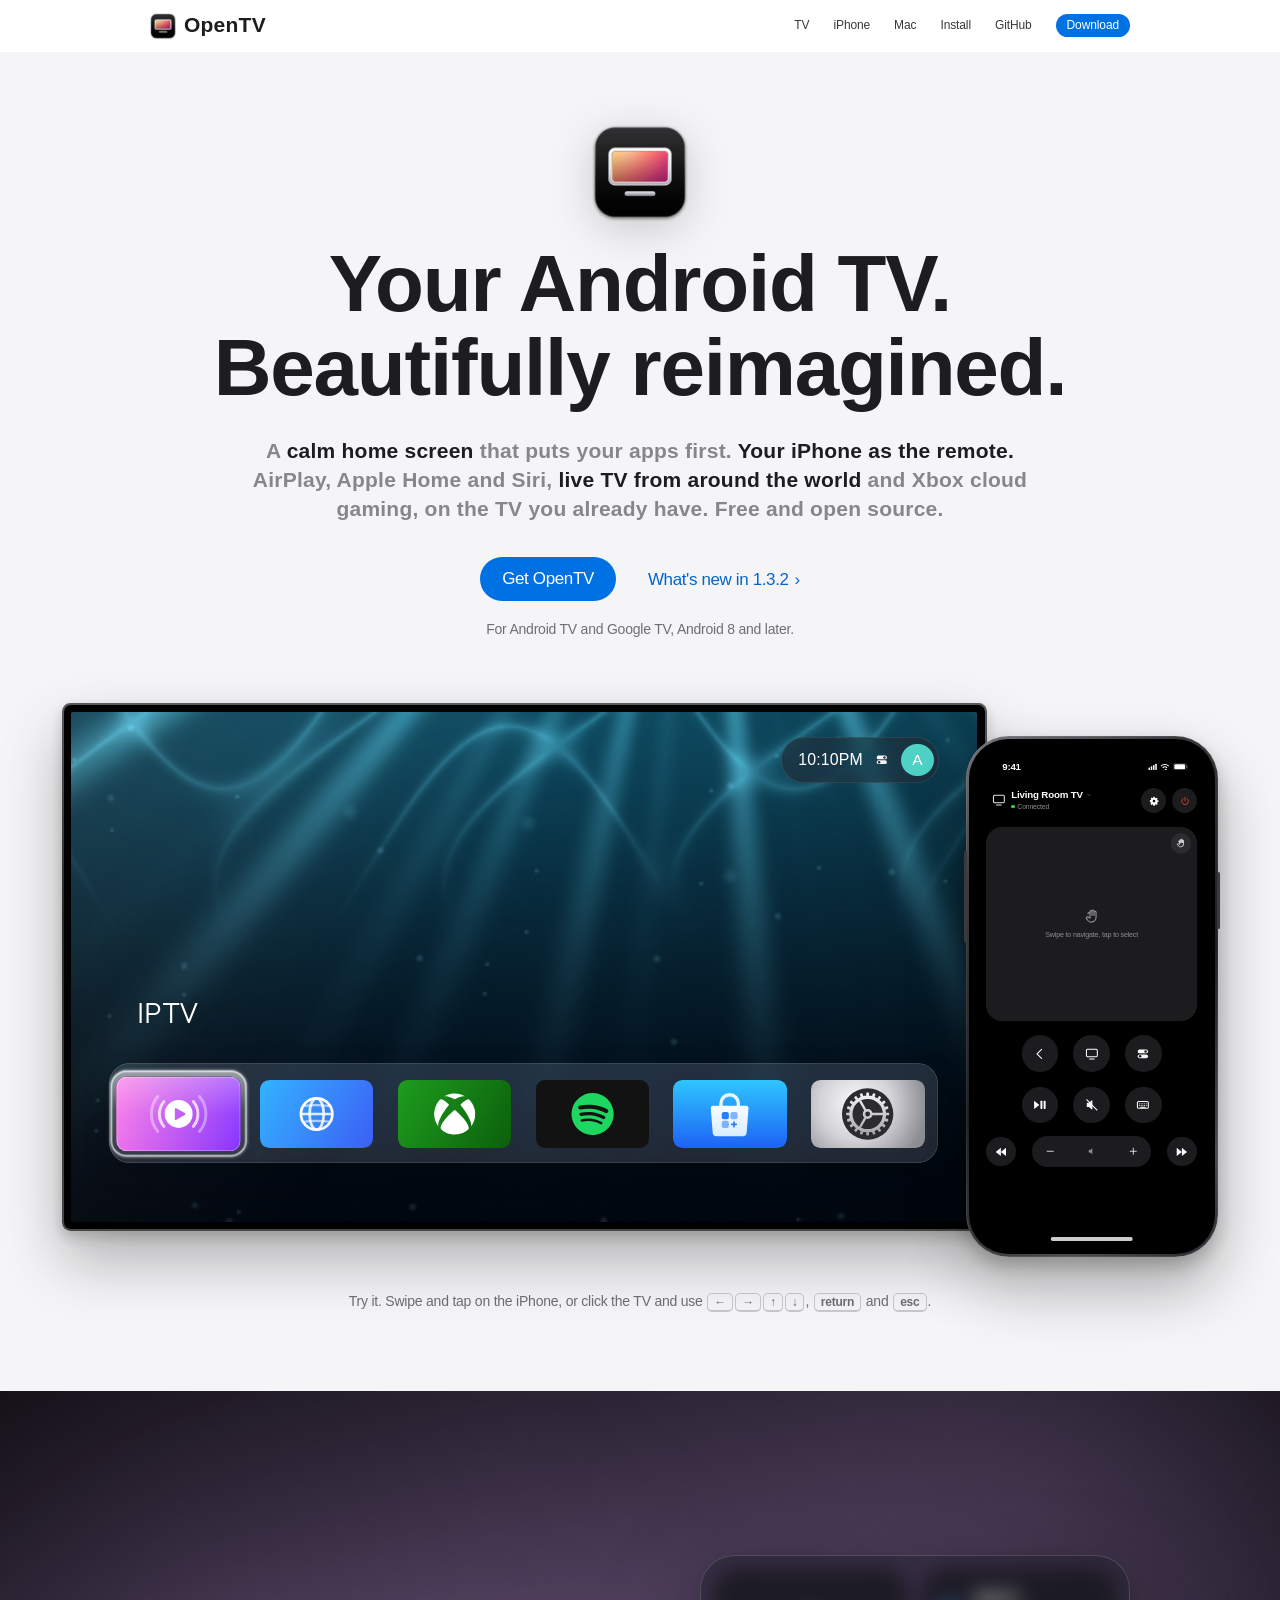
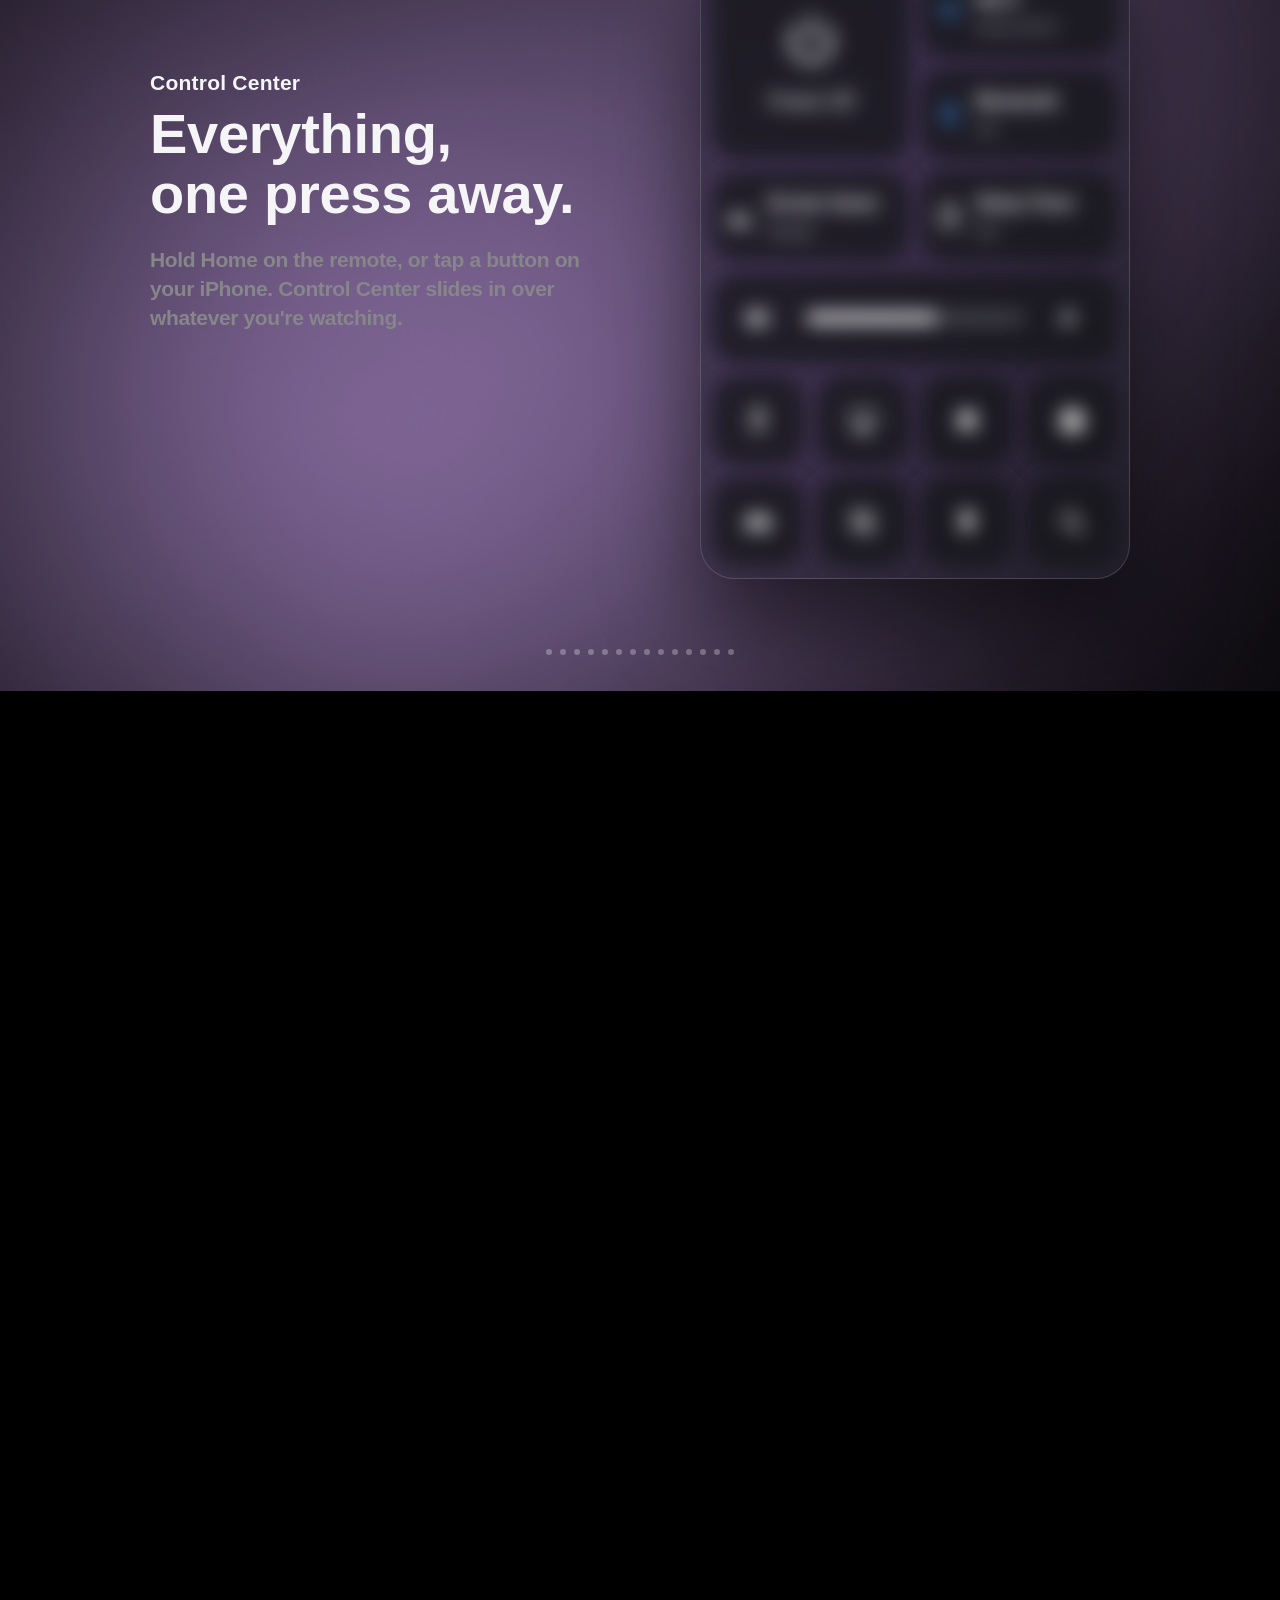
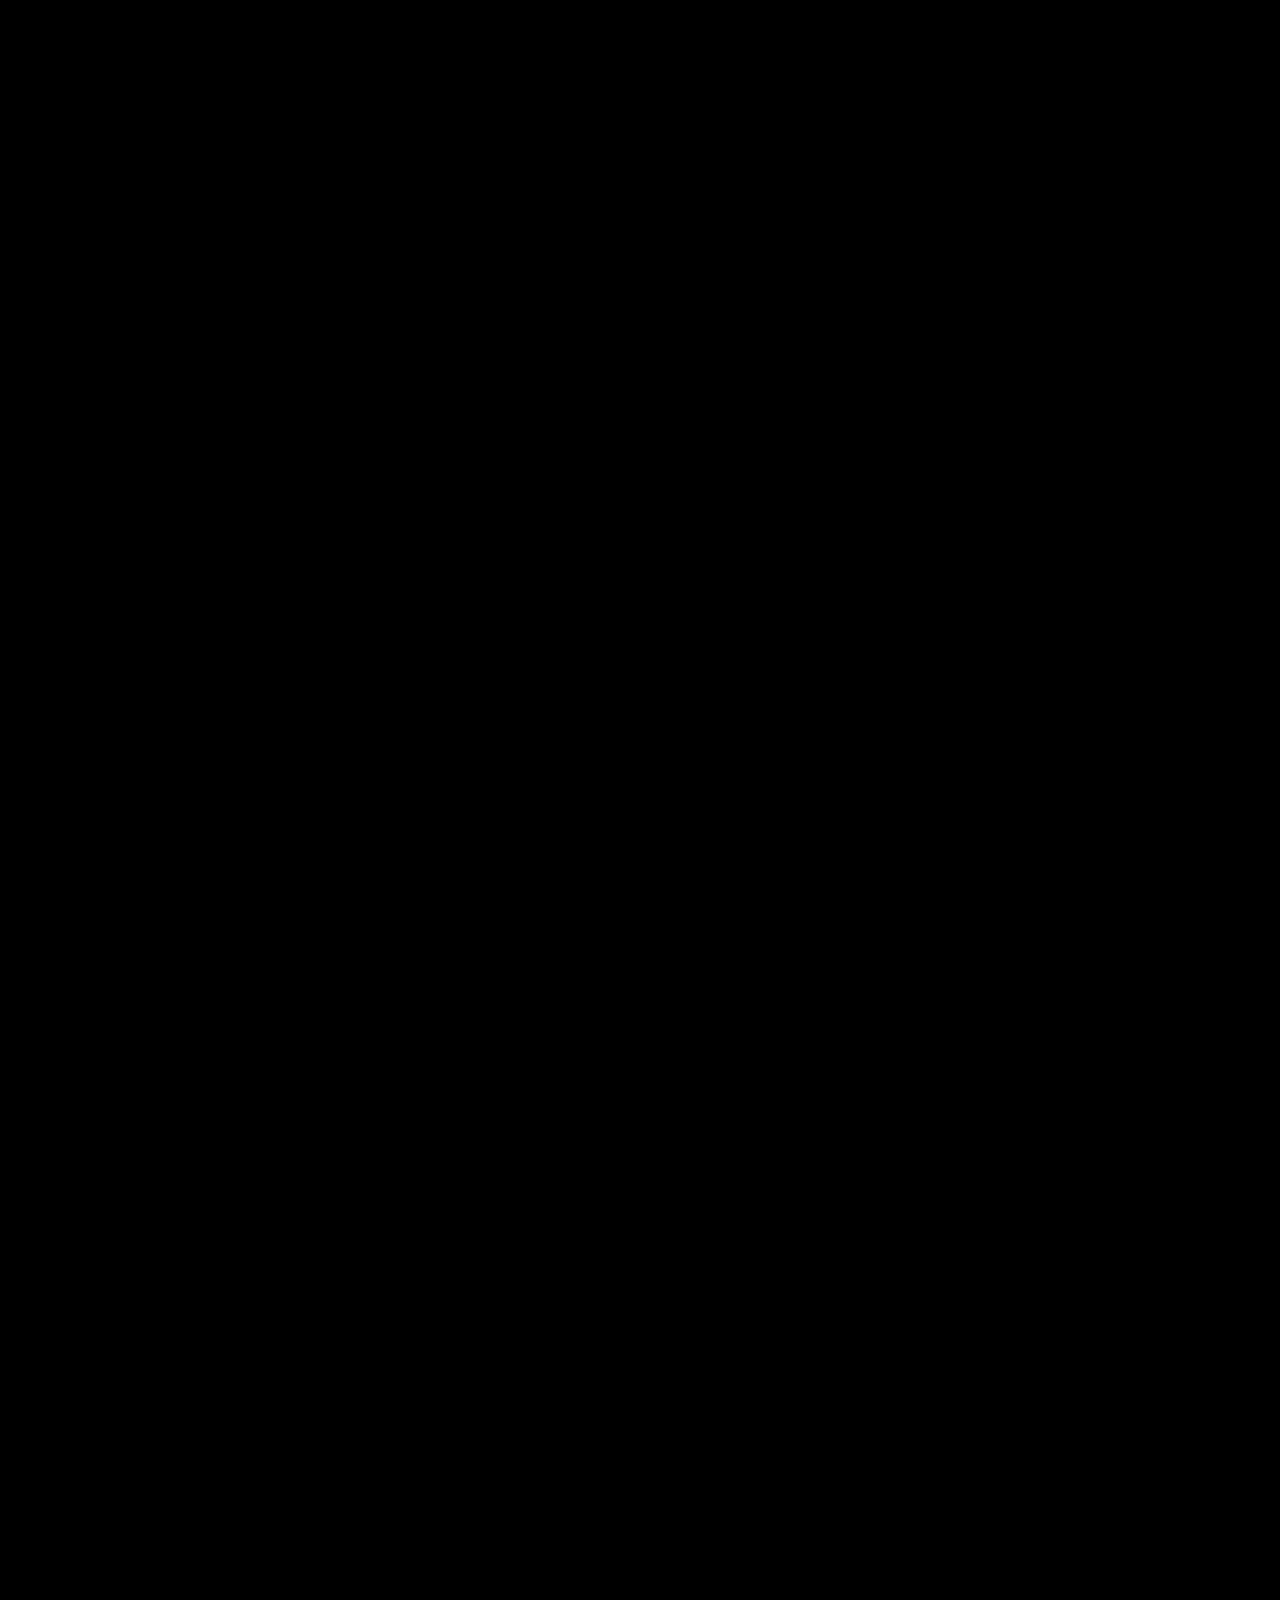
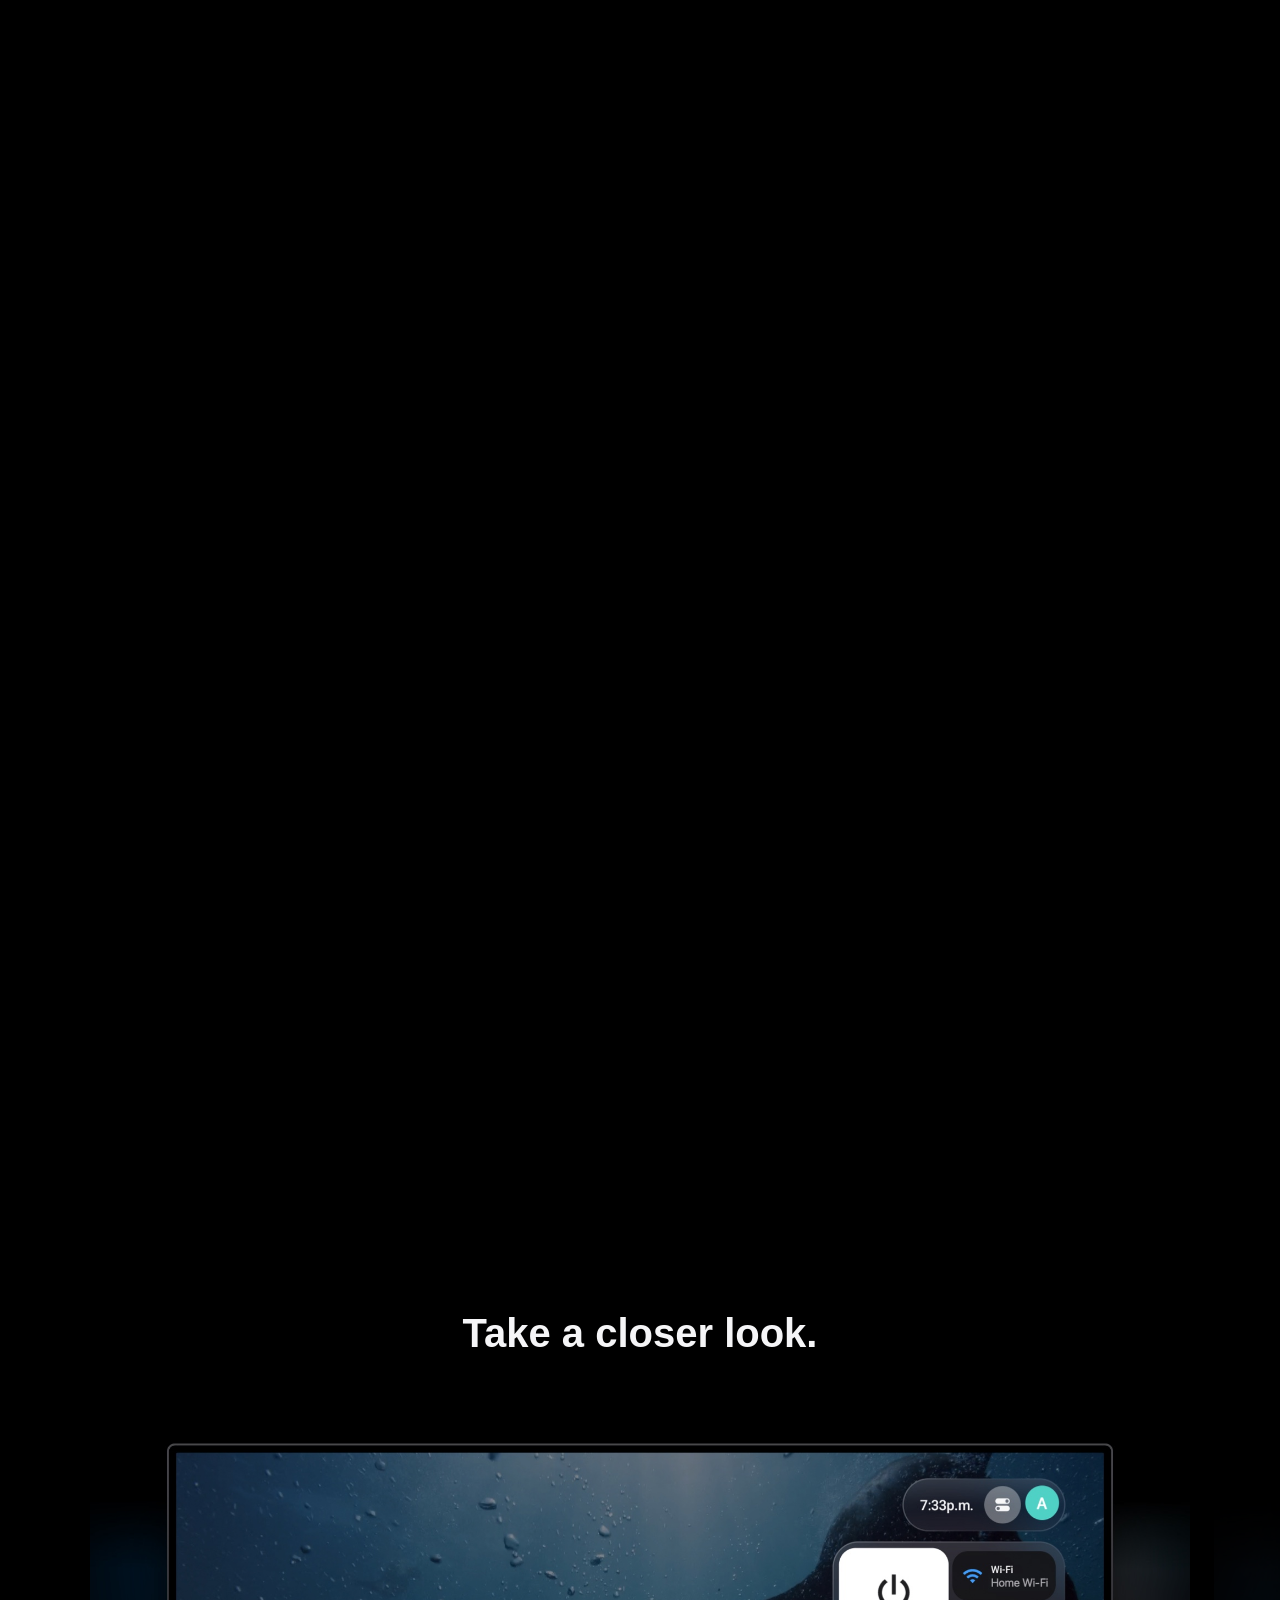
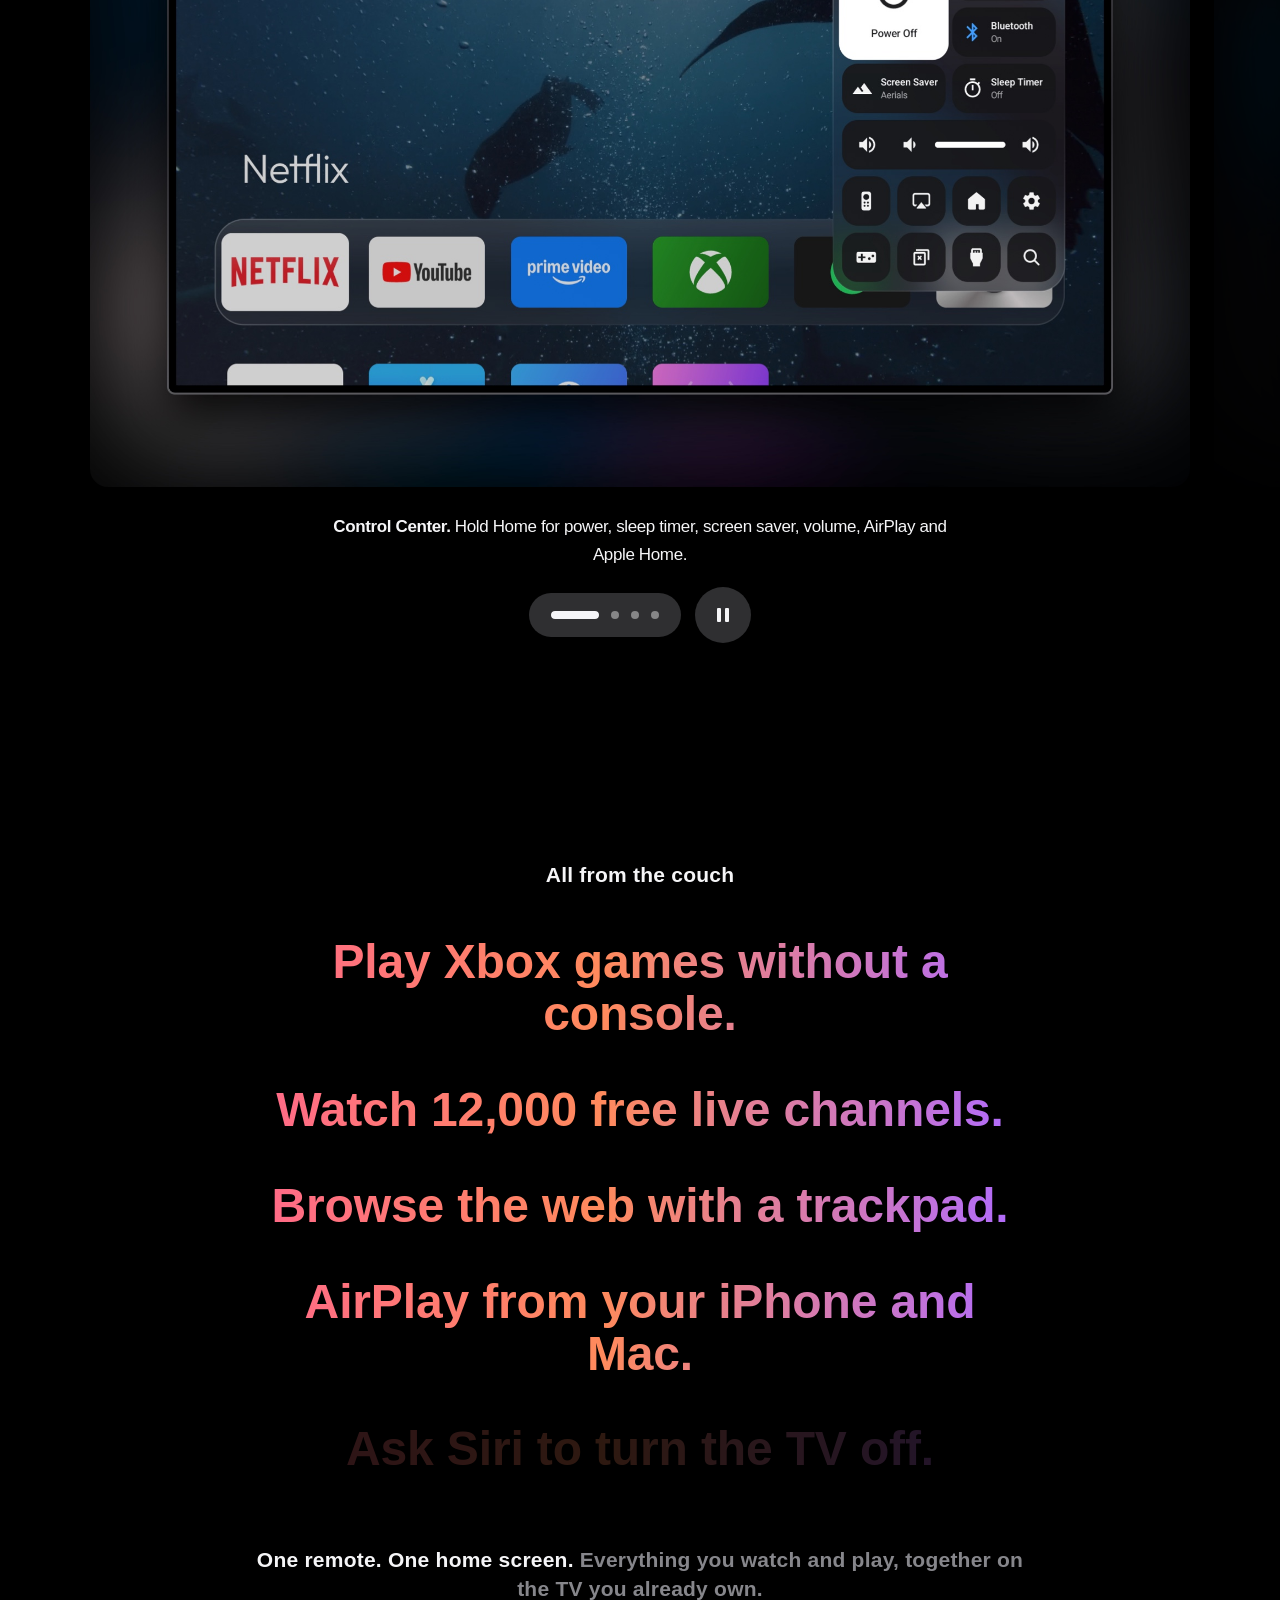
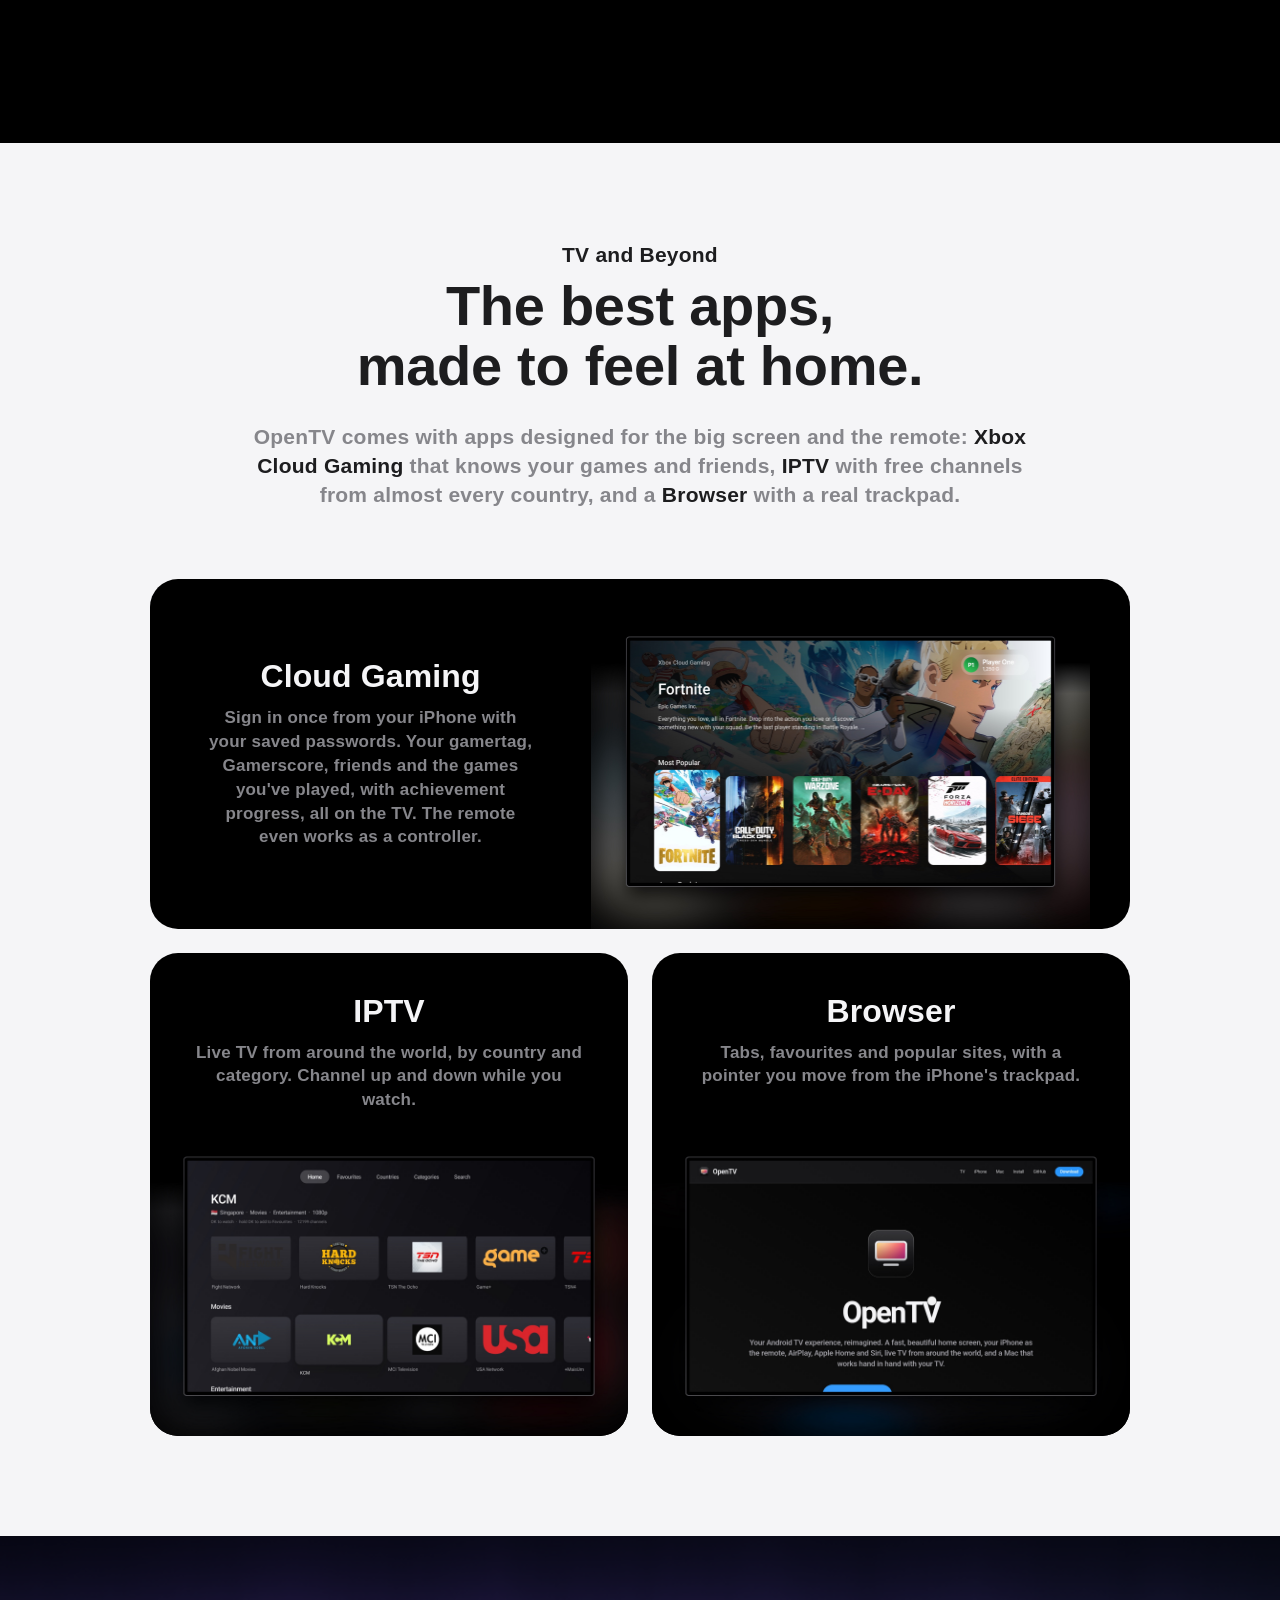
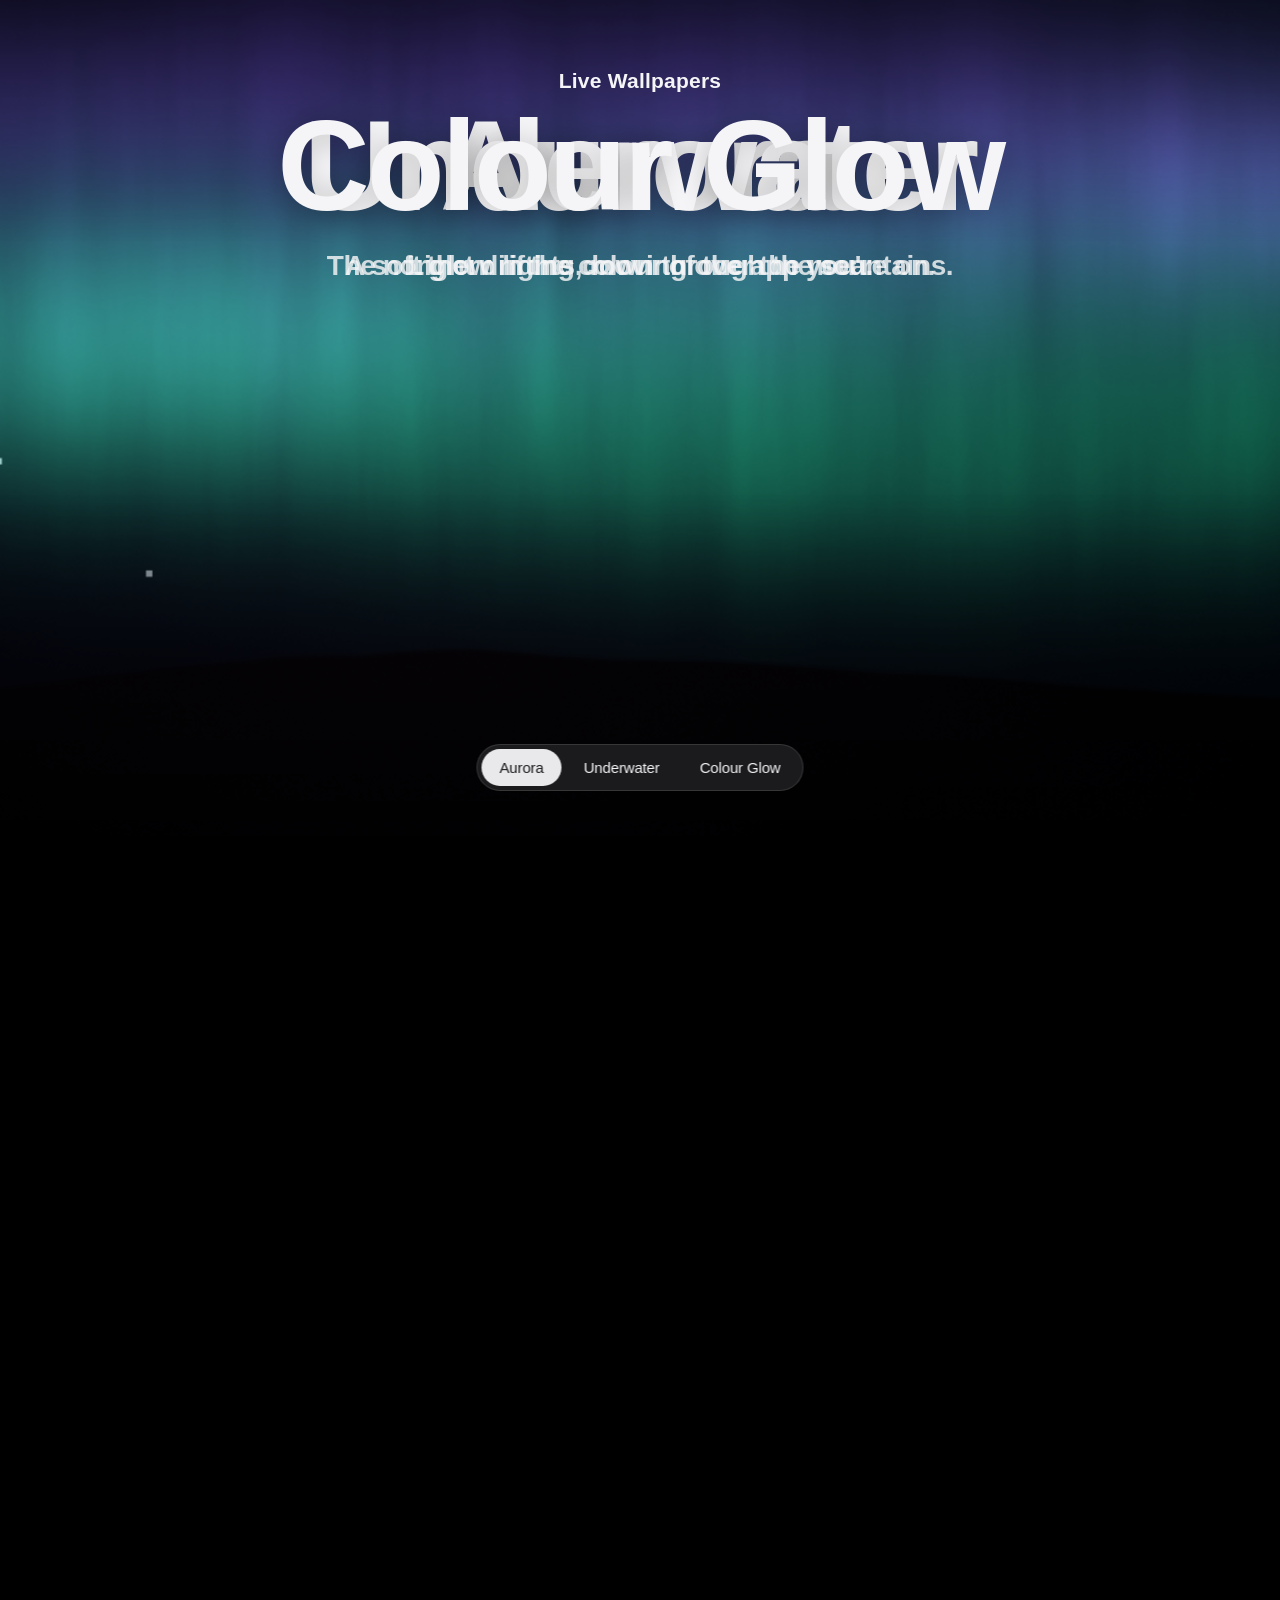
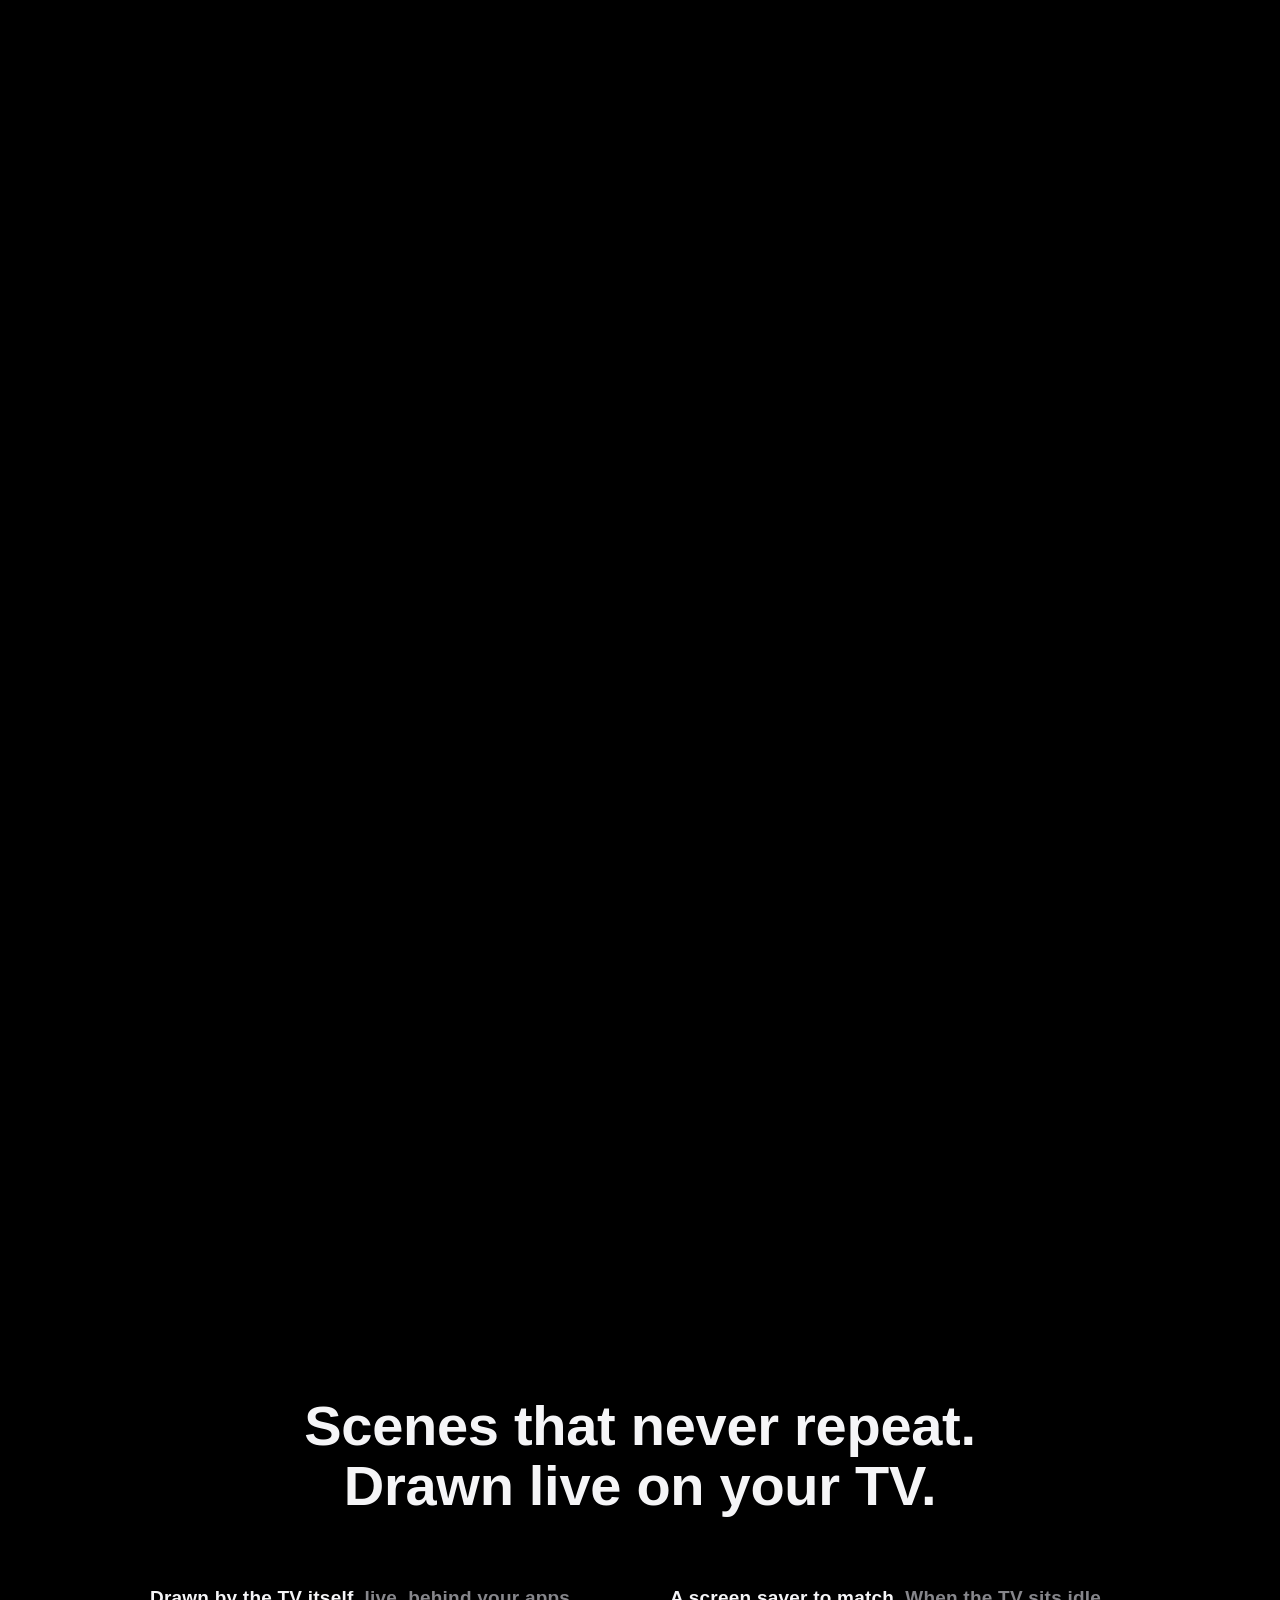
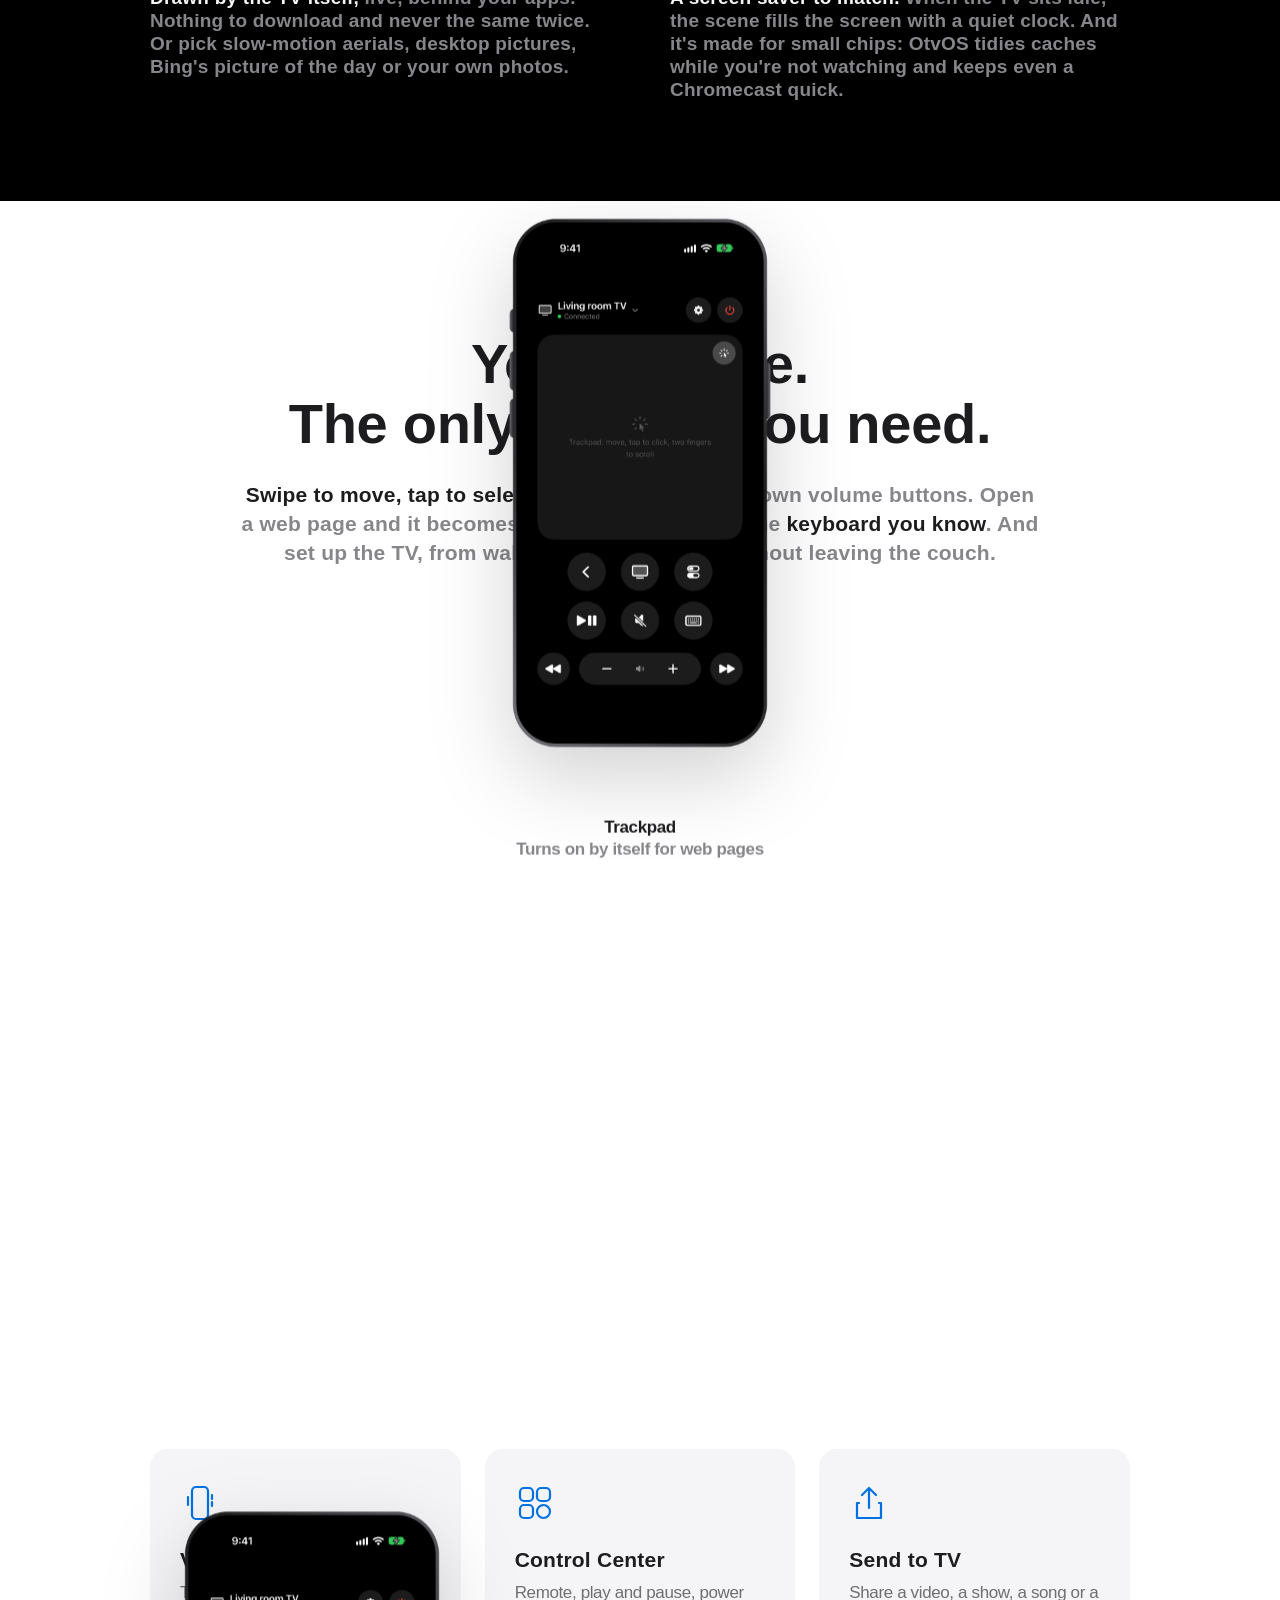
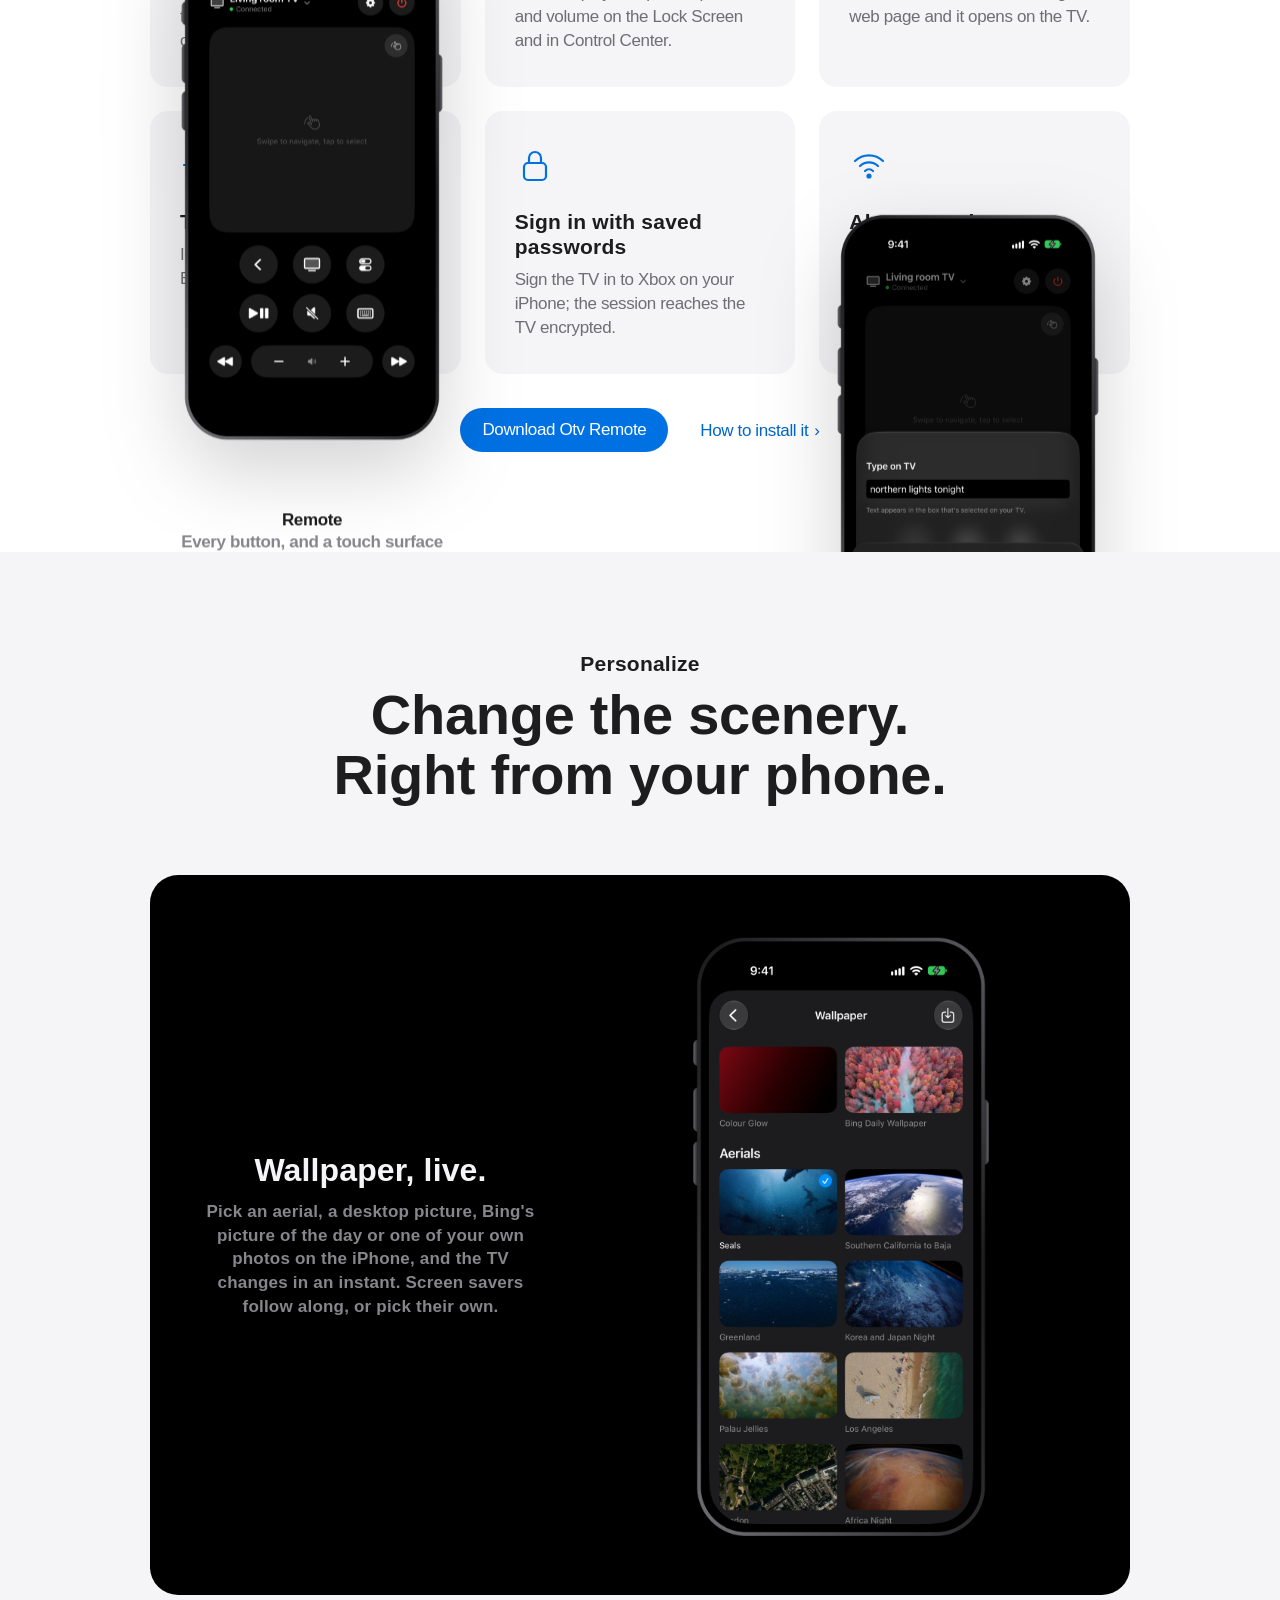
==== commit 9fe747e9: "Website: a scroll-driven Control Center section second (assembles, then walks through each control);" ====
--- a/docs/index.html
+++ b/docs/index.html
@@ -259,6 +259,67 @@
 }
 @media (prefers-reduced-motion: reduce) { .scenes-wall { transform: none; transition: none; } .scene-title, .scene-sub { transition: opacity .2s; transform: none; } }
 
+/* ---- Control Center: tiles fly in from depth, then a highlight walks through them as you scroll ------------- */
+.ccshow { position: relative; height: 520vh; background: #000; padding: 0; color: #f5f5f7; }
+.ccshow-sticky { position: sticky; top: 0; height: 100vh; height: 100svh; overflow: hidden; display: grid; align-items: center; }
+.ccshow-glow { position: absolute; inset: 0; width: 100%; height: 100%; opacity: .9; }
+.ccshow-grid { position: relative; width: var(--content); max-width: calc(100% - 44px); margin: 0 auto; display: grid; grid-template-columns: 1fr minmax(300px, 430px); gap: 70px; align-items: center; padding-top: var(--nav-h); }
+.ccshow-text .headline { color: #f5f5f7; }
+.ccshow-lede { font-size: 21px; line-height: 1.38; font-weight: 600; color: #86868b; margin: 22px 0 0; max-width: 460px; }
+.ccshow-caption { margin-top: 38px; min-height: 92px; max-width: 460px; transition: opacity .35s var(--ease); }
+.ccshow-caption b { display: block; font-size: 28px; line-height: 1.14; font-weight: 600; letter-spacing: .007em; }
+.ccshow-caption span { display: block; margin-top: 8px; font-size: 19px; line-height: 1.3; color: #a1a1a6; font-weight: 500; }
+.ccshow-panel { perspective: 900px; container-type: inline-size; }
+.bcc {
+  width: 100%; padding: 2.9cqw; border-radius: 8cqw; display: grid; grid-template-columns: repeat(4, 1fr);
+  grid-auto-rows: 20.8cqw; gap: 2.9cqw; background: rgba(36, 38, 44, 0.55); -webkit-backdrop-filter: blur(28px) saturate(1.7); backdrop-filter: blur(28px) saturate(1.7);
+  box-shadow: inset 0 0 0 1px rgba(255,255,255,.16), 0 40px 90px rgba(0,0,0,.55); transform-origin: 50% 50%;
+  opacity: 0; transform: scale(.92) rotateX(10deg); transition: opacity 1s var(--ease-out), transform 1.4s var(--ease-out);
+}
+.ccshow.in .bcc { opacity: 1; transform: none; }
+.bcc > div {
+  background: rgba(20, 21, 24, 0.72); border-radius: 6.2cqw; display: flex; align-items: center; gap: 3.2cqw; padding: 0 3.6cqw; white-space: nowrap; color: #fff; cursor: default;
+  opacity: 0; transform: translateZ(-160px) scale(.8); filter: blur(10px);
+  transition: opacity .7s var(--ease-out), transform .9s cubic-bezier(.2,.9,.25,1.15), filter .7s var(--ease-out), background .25s, color .25s;
+}
+.bcc > div.in { opacity: 1; transform: none; filter: none; }
+.bcc > div.focus { background: #fff; color: #111; transform: scale(1.05); }
+.bcc > div svg { width: 7cqw; flex: none; }
+.bcc .big { grid-column: span 2; grid-row: span 2; flex-direction: column; justify-content: center; gap: 4cqw; }
+.bcc .big svg { width: 14cqw; }
+.bcc .big span { font-size: 4.6cqw; font-weight: 500; }
+.bcc .wide { grid-column: span 2; padding: 0 3cqw; gap: 2.6cqw; }
+.bcc .full { grid-column: span 4; justify-content: space-between; padding: 0 7cqw; }
+.bcc .sq { justify-content: center; padding: 0; }
+.bcc b { display: block; font-size: 4.3cqw; font-weight: 600; }
+.bcc small { display: block; font-size: 3.8cqw; color: rgba(255,255,255,.6); margin-top: .5cqw; }
+.bcc > div.focus small { color: rgba(0,0,0,.55); }
+.bcc .blue svg { color: #3b9bff; }
+.bcc > div.focus.blue svg { color: #0a62e0; }
+.bcc .otv-vol { flex: 1; height: 2.4cqw; border-radius: 4cqw; background: rgba(255,255,255,.25); margin: 0 4.6cqw; overflow: hidden; }
+.bcc .otv-vol i { display: block; height: 100%; width: 60%; background: #fff; border-radius: inherit; transition: width .5s var(--ease-out); }
+.bcc > div.focus .otv-vol { background: rgba(0,0,0,.15); }
+.bcc > div.focus .otv-vol i { background: #111; }
+.ccshow-dots { position: absolute; left: 50%; bottom: max(4vh, 22px); transform: translateX(-50%); display: flex; gap: 8px; }
+.ccshow-dots i { width: 6px; height: 6px; border-radius: 6px; background: rgba(255,255,255,.28); transition: width .35s var(--ease), background .35s; }
+.ccshow-dots i.on { width: 22px; background: rgba(255,255,255,.9); }
+@media (max-width: 1068px) { .ccshow-grid { gap: 40px; grid-template-columns: 1fr minmax(260px, 360px); } }
+@media (max-width: 734px) {
+  .ccshow { height: 480vh; }
+  .ccshow-grid { grid-template-columns: 1fr; gap: 18px; text-align: center; align-content: center; }
+  .ccshow-text .headline { font-size: 32px; }
+  .ccshow-lede { display: none; }
+  .ccshow-caption { margin: 0 auto; min-height: 84px; order: 3; }
+  .ccshow-caption b { font-size: 22px; }
+  .ccshow-caption span { font-size: 16px; }
+  .ccshow-text { display: contents; }
+  .ccshow-text .eyebrow, .ccshow-text .headline { order: 1; }
+  .ccshow-panel { order: 2; width: min(78vw, 340px); margin: 0 auto; }
+}
+@media (prefers-reduced-motion: reduce) {
+  .bcc, .bcc > div { transition: background .2s, color .2s; transform: none !important; filter: none !important; opacity: 1 !important; }
+}
+
 /* ---- smaller screens (Apple's breakpoints: 1068px and 734px) ------------------------------------------- */
 @media (max-width: 1068px) {
   :root { --content: 692px; }
@@ -332,6 +393,23 @@
 </section>
 
 
+<!-- Control Center: assembles, then walks through its controls as you scroll -->
+<section class="ccshow" id="control-center" data-cc-show aria-label="Control Center">
+  <div class="ccshow-sticky">
+    <canvas class="ccshow-glow" aria-hidden="true"></canvas>
+    <div class="ccshow-grid">
+      <div class="ccshow-text">
+        <p class="eyebrow">Control Center</p>
+        <h2 class="headline">Everything,<br>one press away.</h2>
+        <p class="ccshow-lede">Hold Home on the remote, or tap a button on your iPhone. Control Center slides in over whatever you're watching.</p>
+        <div class="ccshow-caption" aria-live="polite"><b></b><span></span></div>
+      </div>
+      <div class="ccshow-panel"><div class="bcc"></div></div>
+    </div>
+    <div class="ccshow-dots" aria-hidden="true"></div>
+  </div>
+</section>
+
 <!-- A closer look -->
 <section class="dark reel center" id="reel">
   <div class="content">
@@ -391,32 +469,6 @@
         <div class="t"><h3>Browser</h3><p class="copy">Tabs, favourites and popular sites, with a pointer you move from the iPhone's trackpad.</p></div>
         <img src="images/v2/tv-browser.jpg" width="2000" height="1240" loading="lazy" alt="The Browser showing the OpenTV website">
       </div>
-    </div>
-  </div>
-</section>
-
-<!-- iPhone -->
-<section class="center" id="iphone">
-  <div class="content">
-    <p class="eyebrow brand" data-reveal>Otv Remote</p>
-    <h2 class="headline" data-reveal style="--d:.1s">Your iPhone.<br>The only remote you need.</h2>
-    <p class="intro" data-reveal style="--d:.2s"><strong>Swipe to move, tap to select</strong> and use the iPhone's own volume buttons. Open a web page and it becomes a <strong>trackpad</strong>. Type with the <strong>keyboard you know</strong>. And set up the TV, from wallpaper to Bluetooth, without leaving the couch.</p>
-    <div class="phones">
-      <figure data-parallax="0.06"><img src="images/v2/phone-remote.png" width="900" height="1800" loading="lazy" alt="Otv Remote's touch remote"><figcaption><strong>Remote</strong>Every button, and a touch surface</figcaption></figure>
-      <figure data-parallax="-0.04"><img src="images/v2/phone-browser.png" width="900" height="1800" loading="lazy" alt="Otv Remote as a trackpad"><figcaption><strong>Trackpad</strong>Turns on by itself for web pages</figcaption></figure>
-      <figure data-parallax="0.08"><img src="images/v2/phone-typing.png" width="900" height="1800" loading="lazy" alt="Typing on the TV from the iPhone"><figcaption><strong>Keyboard</strong>Search and sign in from your phone</figcaption></figure>
-    </div>
-    <div class="features">
-      <div class="feature" data-reveal><svg viewBox="0 0 40 40" fill="none" stroke="currentColor" stroke-width="2.2" stroke-linecap="round" stroke-linejoin="round"><rect x="12" y="4" width="16" height="32" rx="4"/><path d="M8 14v8M32 12v4M32 19v4"/></svg><h3>Volume buttons</h3><p>The iPhone's own buttons change the TV's volume while the app is open.</p></div>
-      <div class="feature" data-reveal style="--d:.08s"><svg viewBox="0 0 40 40" fill="none" stroke="currentColor" stroke-width="2.2" stroke-linecap="round" stroke-linejoin="round"><rect x="5" y="5" width="13" height="13" rx="4"/><rect x="22" y="5" width="13" height="13" rx="4"/><rect x="5" y="22" width="13" height="13" rx="4"/><circle cx="28.5" cy="28.5" r="6.5"/></svg><h3>Control Center</h3><p>Remote, play and pause, power and volume on the Lock Screen and in Control Center.</p></div>
-      <div class="feature" data-reveal style="--d:.16s"><svg viewBox="0 0 40 40" fill="none" stroke="currentColor" stroke-width="2.2" stroke-linecap="round" stroke-linejoin="round"><path d="M20 5v20M13 12l7-7 7 7"/><path d="M10 20H8v15h24V20h-2"/></svg><h3>Send to TV</h3><p>Share a video, a show, a song or a web page and it opens on the TV.</p></div>
-      <div class="feature" data-reveal><svg viewBox="0 0 40 40" fill="none" stroke="currentColor" stroke-width="2.2" stroke-linecap="round" stroke-linejoin="round"><circle cx="20" cy="20" r="5"/><path d="M20 4v5M20 31v5M4 20h5M31 20h5M8.7 8.7l3.5 3.5M27.8 27.8l3.5 3.5M8.7 31.3l3.5-3.5M27.8 12.2l3.5-3.5"/></svg><h3>TV settings</h3><p>Inputs, wallpaper, screen saver, Bluetooth and software updates.</p></div>
-      <div class="feature" data-reveal style="--d:.08s"><svg viewBox="0 0 40 40" fill="none" stroke="currentColor" stroke-width="2.2" stroke-linecap="round" stroke-linejoin="round"><rect x="9" y="18" width="22" height="17" rx="4"/><path d="M14 18v-5a6 6 0 0 1 12 0v5"/></svg><h3>Sign in with saved passwords</h3><p>Sign the TV in to Xbox on your iPhone; the session reaches the TV encrypted.</p></div>
-      <div class="feature" data-reveal style="--d:.16s"><svg viewBox="0 0 40 40" fill="none" stroke="currentColor" stroke-width="2.2" stroke-linecap="round" stroke-linejoin="round"><path d="M6 16a20 20 0 0 1 28 0M11 21a13 13 0 0 1 18 0M16 26a6 6 0 0 1 8 0"/><circle cx="20" cy="31" r="1.5" fill="currentColor"/></svg><h3>Always ready</h3><p>Pair once. It reconnects by itself and wakes the TV. The whole family can connect.</p></div>
-    </div>
-    <div class="ctas" data-reveal>
-      <a class="button" href="https://github.com/harkhowalia-1/OpenTV/releases/latest/download/Otv-Remote.ipa">Download Otv Remote</a>
-      <a class="more" href="#install">How to install it</a>
     </div>
   </div>
 </section>
@@ -453,6 +505,32 @@
   <div class="content two-col">
     <p class="copy" data-reveal><strong>Drawn by the TV itself,</strong> live, behind your apps. Nothing to download and never the same twice. Or pick slow-motion aerials, desktop pictures, Bing's picture of the day or your own photos.</p>
     <p class="copy" data-reveal style="--d:.1s"><strong>A screen saver to match.</strong> When the TV sits idle, the scene fills the screen with a quiet clock. And it's made for small chips: OtvOS tidies caches while you're not watching and keeps even a Chromecast quick.</p>
+  </div>
+</section>
+
+<!-- iPhone -->
+<section class="center" id="iphone">
+  <div class="content">
+    <p class="eyebrow brand" data-reveal>Otv Remote</p>
+    <h2 class="headline" data-reveal style="--d:.1s">Your iPhone.<br>The only remote you need.</h2>
+    <p class="intro" data-reveal style="--d:.2s"><strong>Swipe to move, tap to select</strong> and use the iPhone's own volume buttons. Open a web page and it becomes a <strong>trackpad</strong>. Type with the <strong>keyboard you know</strong>. And set up the TV, from wallpaper to Bluetooth, without leaving the couch.</p>
+    <div class="phones">
+      <figure data-parallax="0.06"><img src="images/v2/phone-remote.png" width="900" height="1800" loading="lazy" alt="Otv Remote's touch remote"><figcaption><strong>Remote</strong>Every button, and a touch surface</figcaption></figure>
+      <figure data-parallax="-0.04"><img src="images/v2/phone-browser.png" width="900" height="1800" loading="lazy" alt="Otv Remote as a trackpad"><figcaption><strong>Trackpad</strong>Turns on by itself for web pages</figcaption></figure>
+      <figure data-parallax="0.08"><img src="images/v2/phone-typing.png" width="900" height="1800" loading="lazy" alt="Typing on the TV from the iPhone"><figcaption><strong>Keyboard</strong>Search and sign in from your phone</figcaption></figure>
+    </div>
+    <div class="features">
+      <div class="feature" data-reveal><svg viewBox="0 0 40 40" fill="none" stroke="currentColor" stroke-width="2.2" stroke-linecap="round" stroke-linejoin="round"><rect x="12" y="4" width="16" height="32" rx="4"/><path d="M8 14v8M32 12v4M32 19v4"/></svg><h3>Volume buttons</h3><p>The iPhone's own buttons change the TV's volume while the app is open.</p></div>
+      <div class="feature" data-reveal style="--d:.08s"><svg viewBox="0 0 40 40" fill="none" stroke="currentColor" stroke-width="2.2" stroke-linecap="round" stroke-linejoin="round"><rect x="5" y="5" width="13" height="13" rx="4"/><rect x="22" y="5" width="13" height="13" rx="4"/><rect x="5" y="22" width="13" height="13" rx="4"/><circle cx="28.5" cy="28.5" r="6.5"/></svg><h3>Control Center</h3><p>Remote, play and pause, power and volume on the Lock Screen and in Control Center.</p></div>
+      <div class="feature" data-reveal style="--d:.16s"><svg viewBox="0 0 40 40" fill="none" stroke="currentColor" stroke-width="2.2" stroke-linecap="round" stroke-linejoin="round"><path d="M20 5v20M13 12l7-7 7 7"/><path d="M10 20H8v15h24V20h-2"/></svg><h3>Send to TV</h3><p>Share a video, a show, a song or a web page and it opens on the TV.</p></div>
+      <div class="feature" data-reveal><svg viewBox="0 0 40 40" fill="none" stroke="currentColor" stroke-width="2.2" stroke-linecap="round" stroke-linejoin="round"><circle cx="20" cy="20" r="5"/><path d="M20 4v5M20 31v5M4 20h5M31 20h5M8.7 8.7l3.5 3.5M27.8 27.8l3.5 3.5M8.7 31.3l3.5-3.5M27.8 12.2l3.5-3.5"/></svg><h3>TV settings</h3><p>Inputs, wallpaper, screen saver, Bluetooth and software updates.</p></div>
+      <div class="feature" data-reveal style="--d:.08s"><svg viewBox="0 0 40 40" fill="none" stroke="currentColor" stroke-width="2.2" stroke-linecap="round" stroke-linejoin="round"><rect x="9" y="18" width="22" height="17" rx="4"/><path d="M14 18v-5a6 6 0 0 1 12 0v5"/></svg><h3>Sign in with saved passwords</h3><p>Sign the TV in to Xbox on your iPhone; the session reaches the TV encrypted.</p></div>
+      <div class="feature" data-reveal style="--d:.16s"><svg viewBox="0 0 40 40" fill="none" stroke="currentColor" stroke-width="2.2" stroke-linecap="round" stroke-linejoin="round"><path d="M6 16a20 20 0 0 1 28 0M11 21a13 13 0 0 1 18 0M16 26a6 6 0 0 1 8 0"/><circle cx="20" cy="31" r="1.5" fill="currentColor"/></svg><h3>Always ready</h3><p>Pair once. It reconnects by itself and wakes the TV. The whole family can connect.</p></div>
+    </div>
+    <div class="ctas" data-reveal>
+      <a class="button" href="https://github.com/harkhowalia-1/OpenTV/releases/latest/download/Otv-Remote.ipa">Download Otv Remote</a>
+      <a class="more" href="#install">How to install it</a>
+    </div>
   </div>
 </section>
 
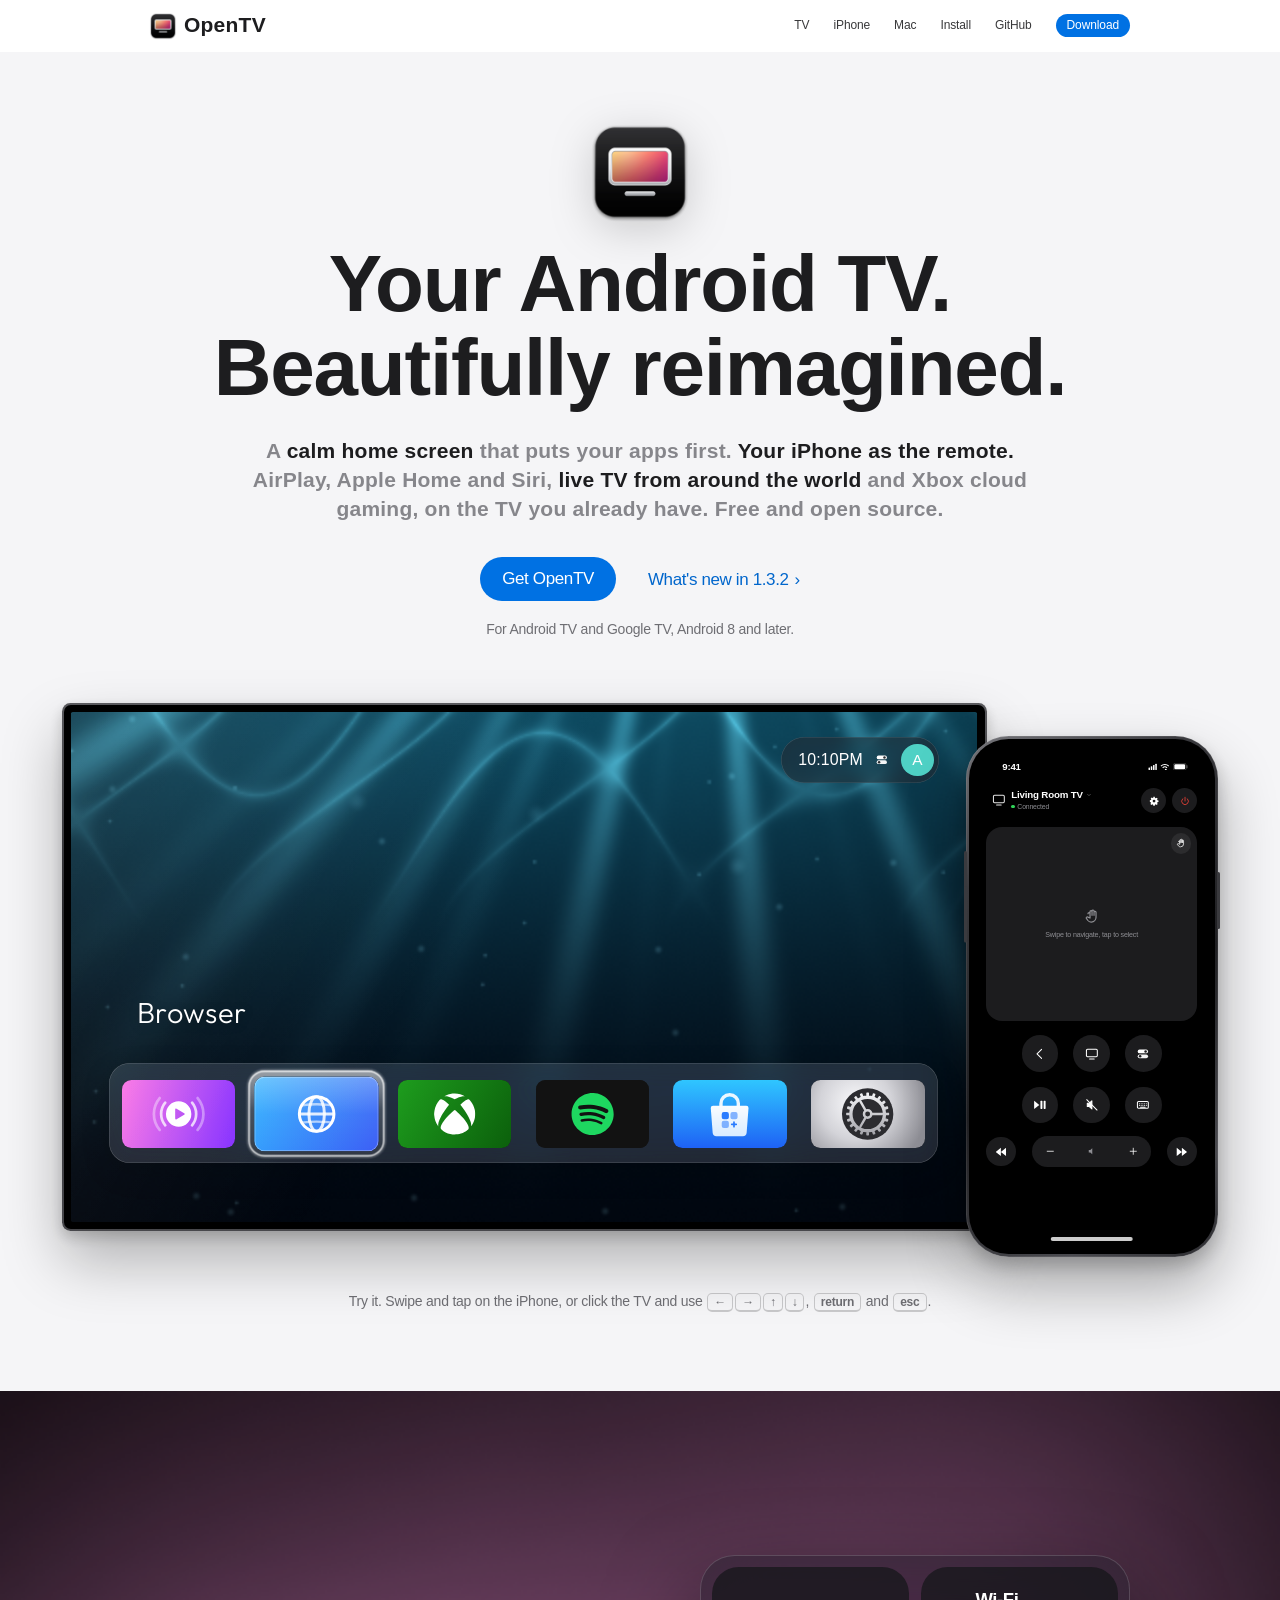
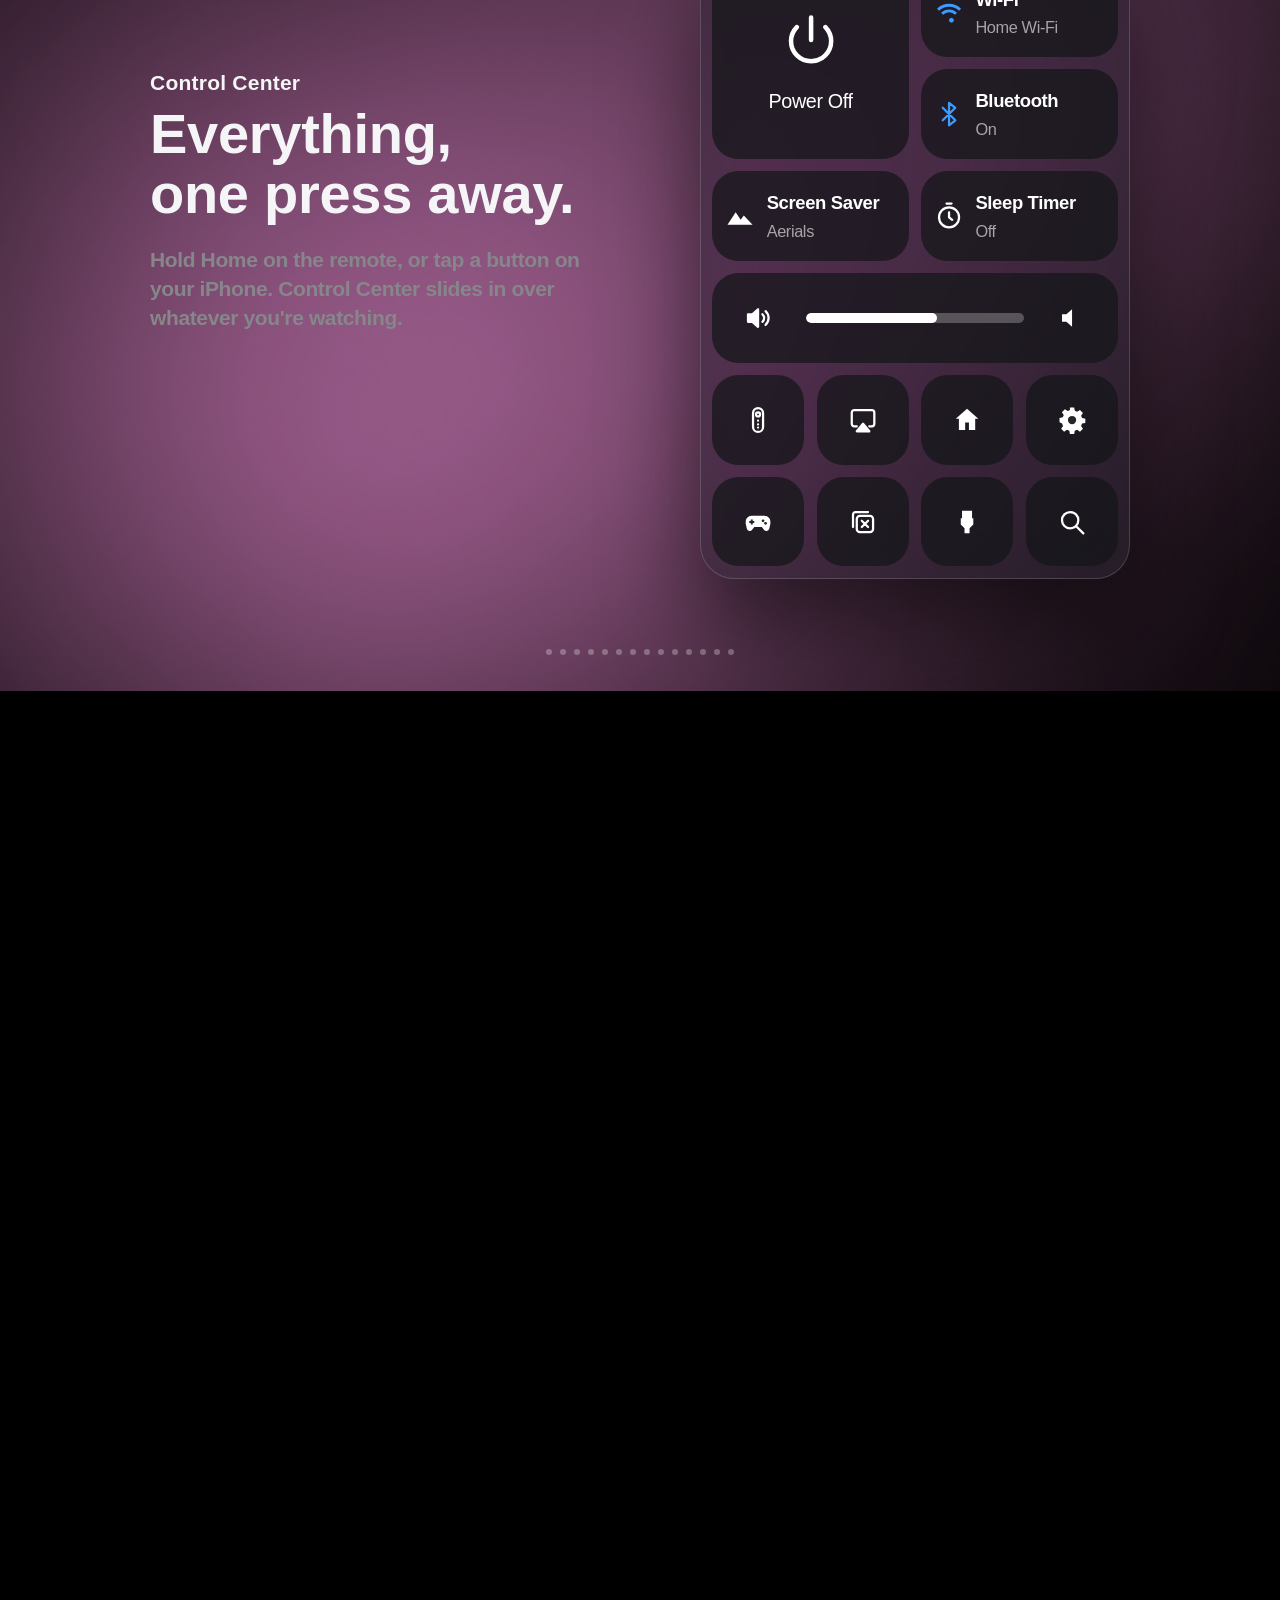
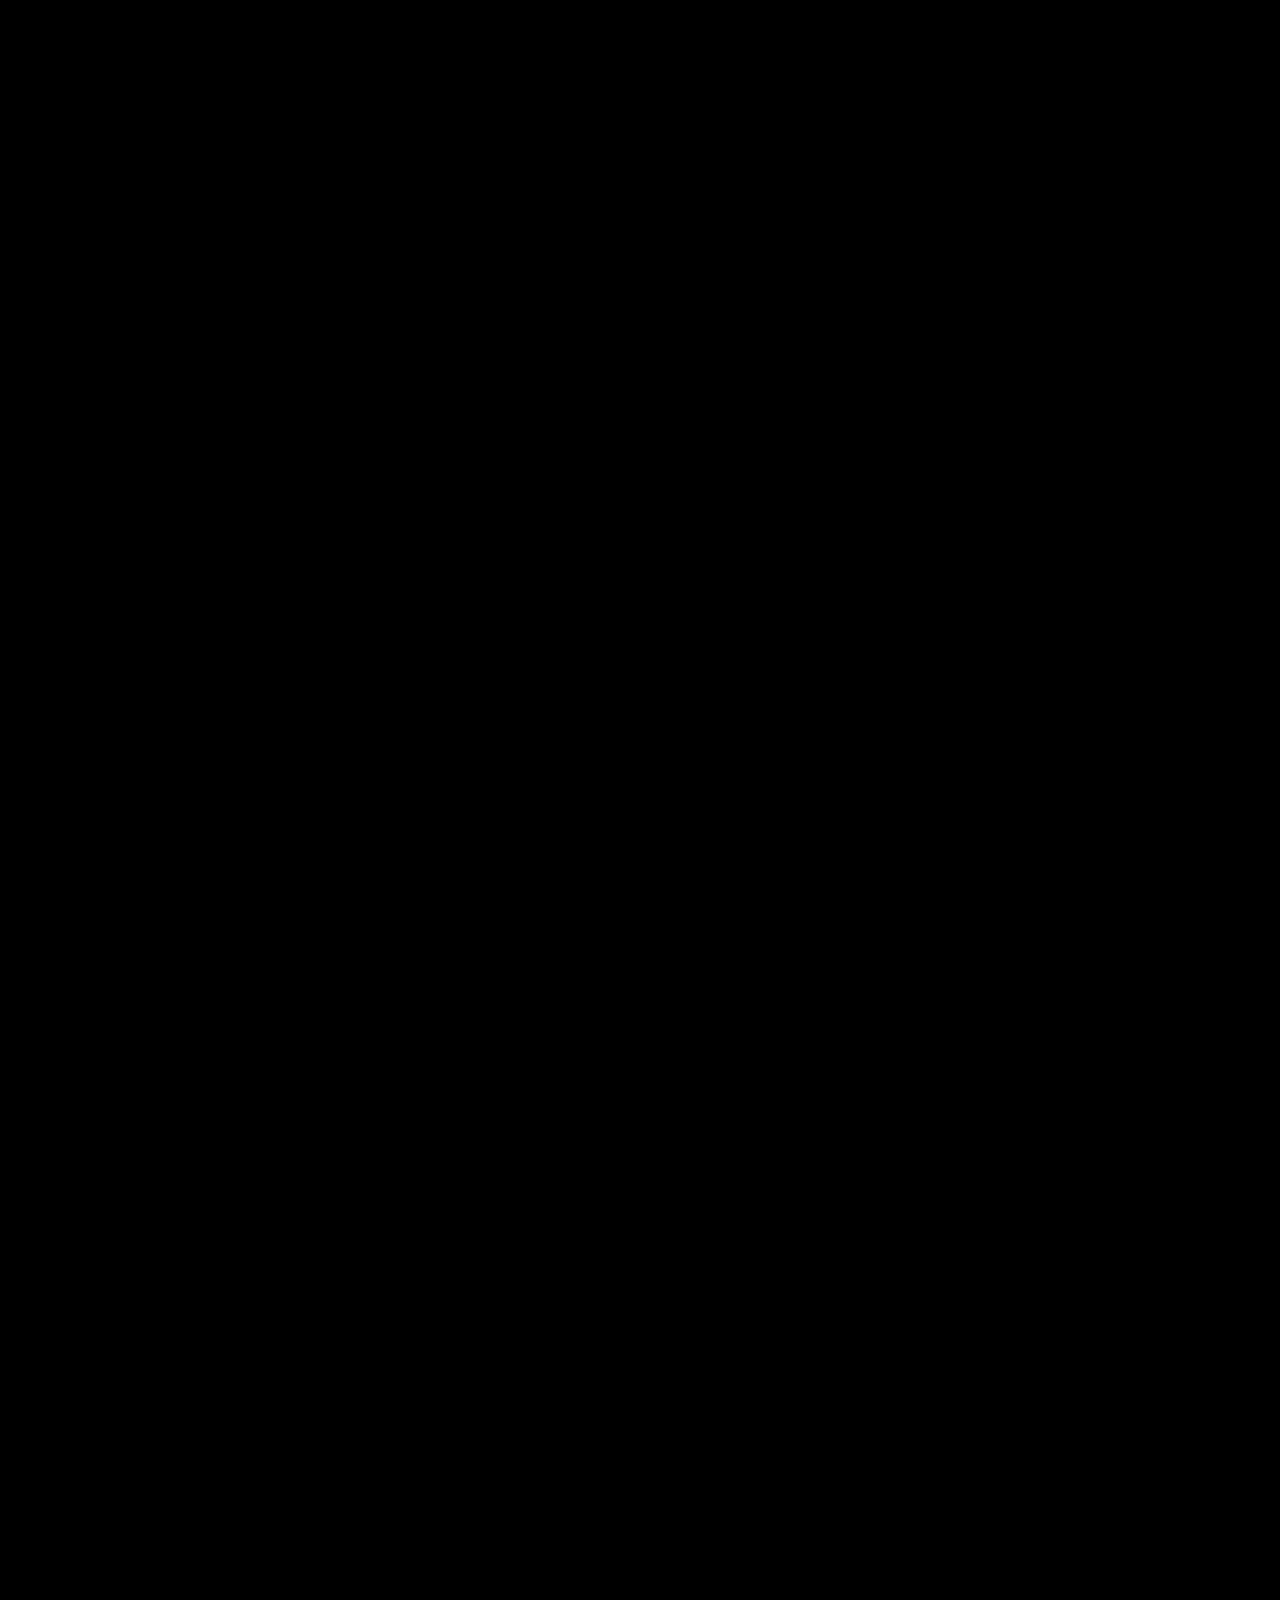
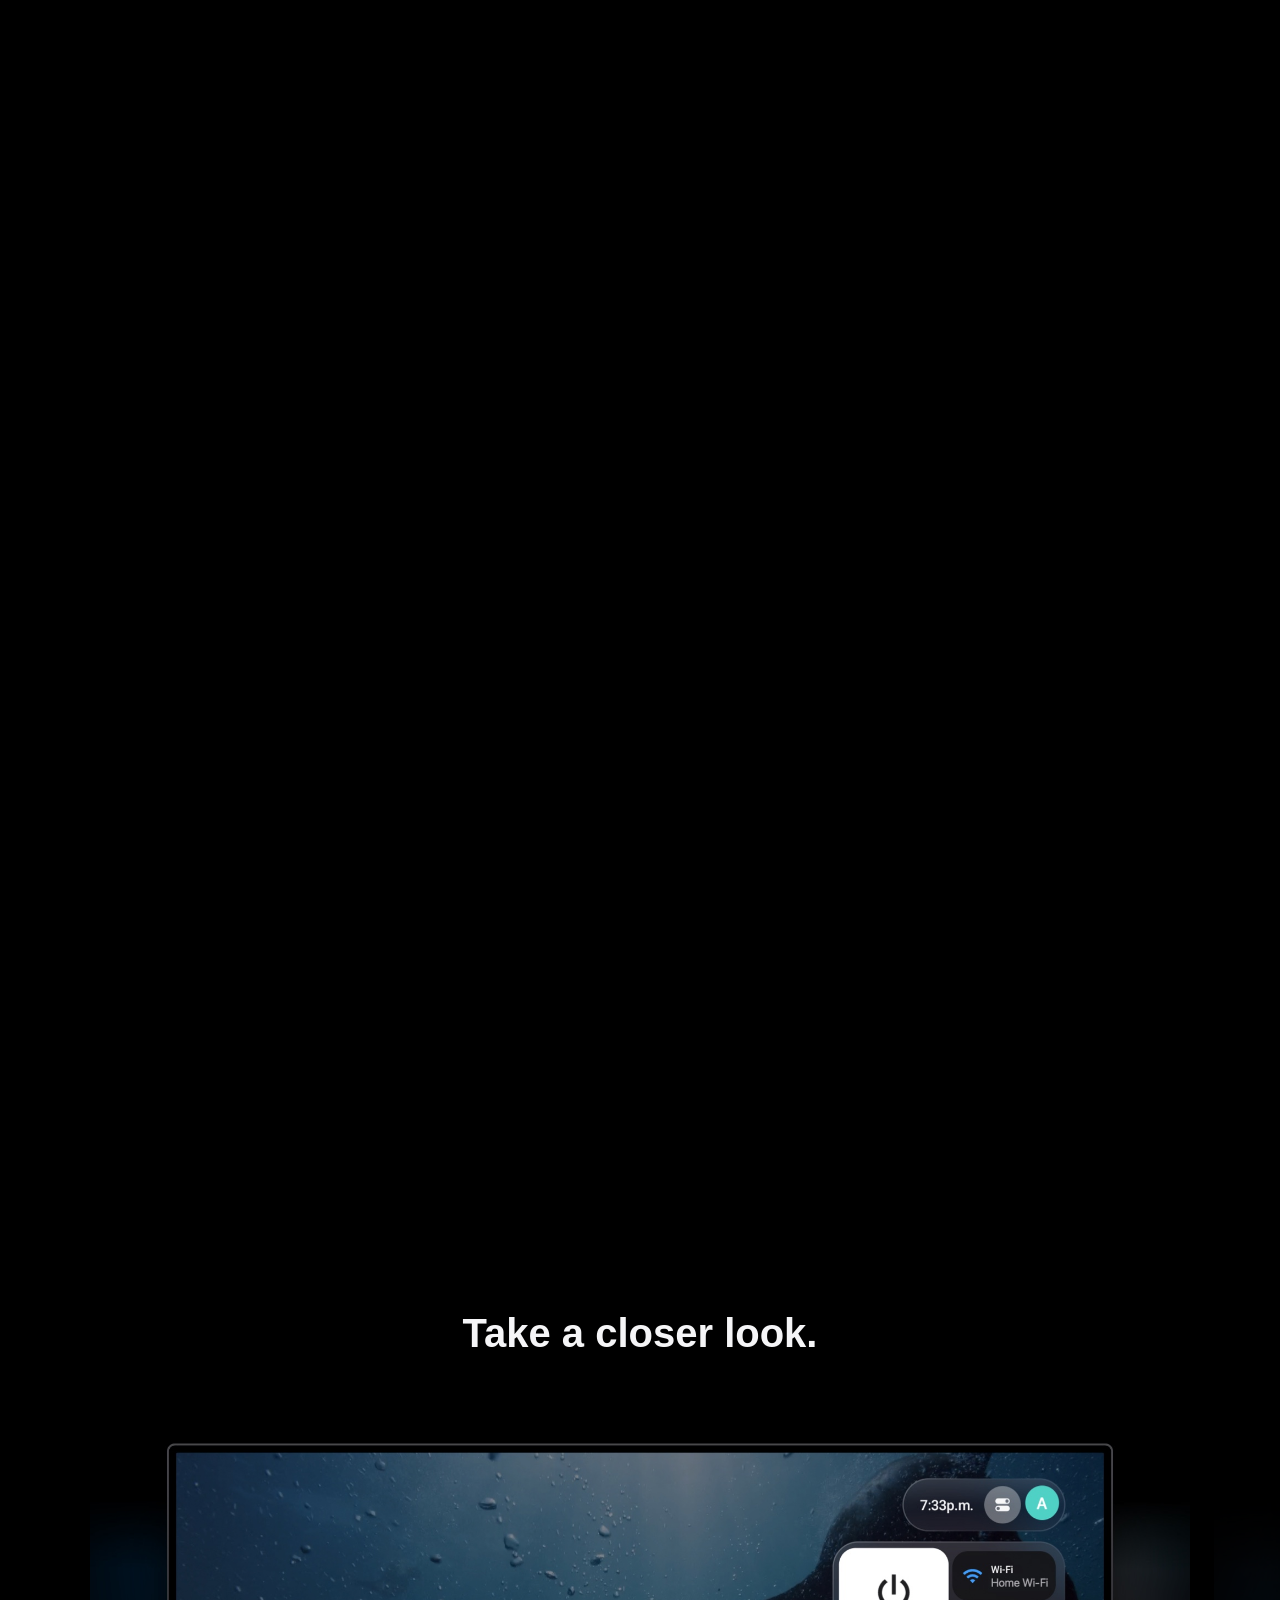
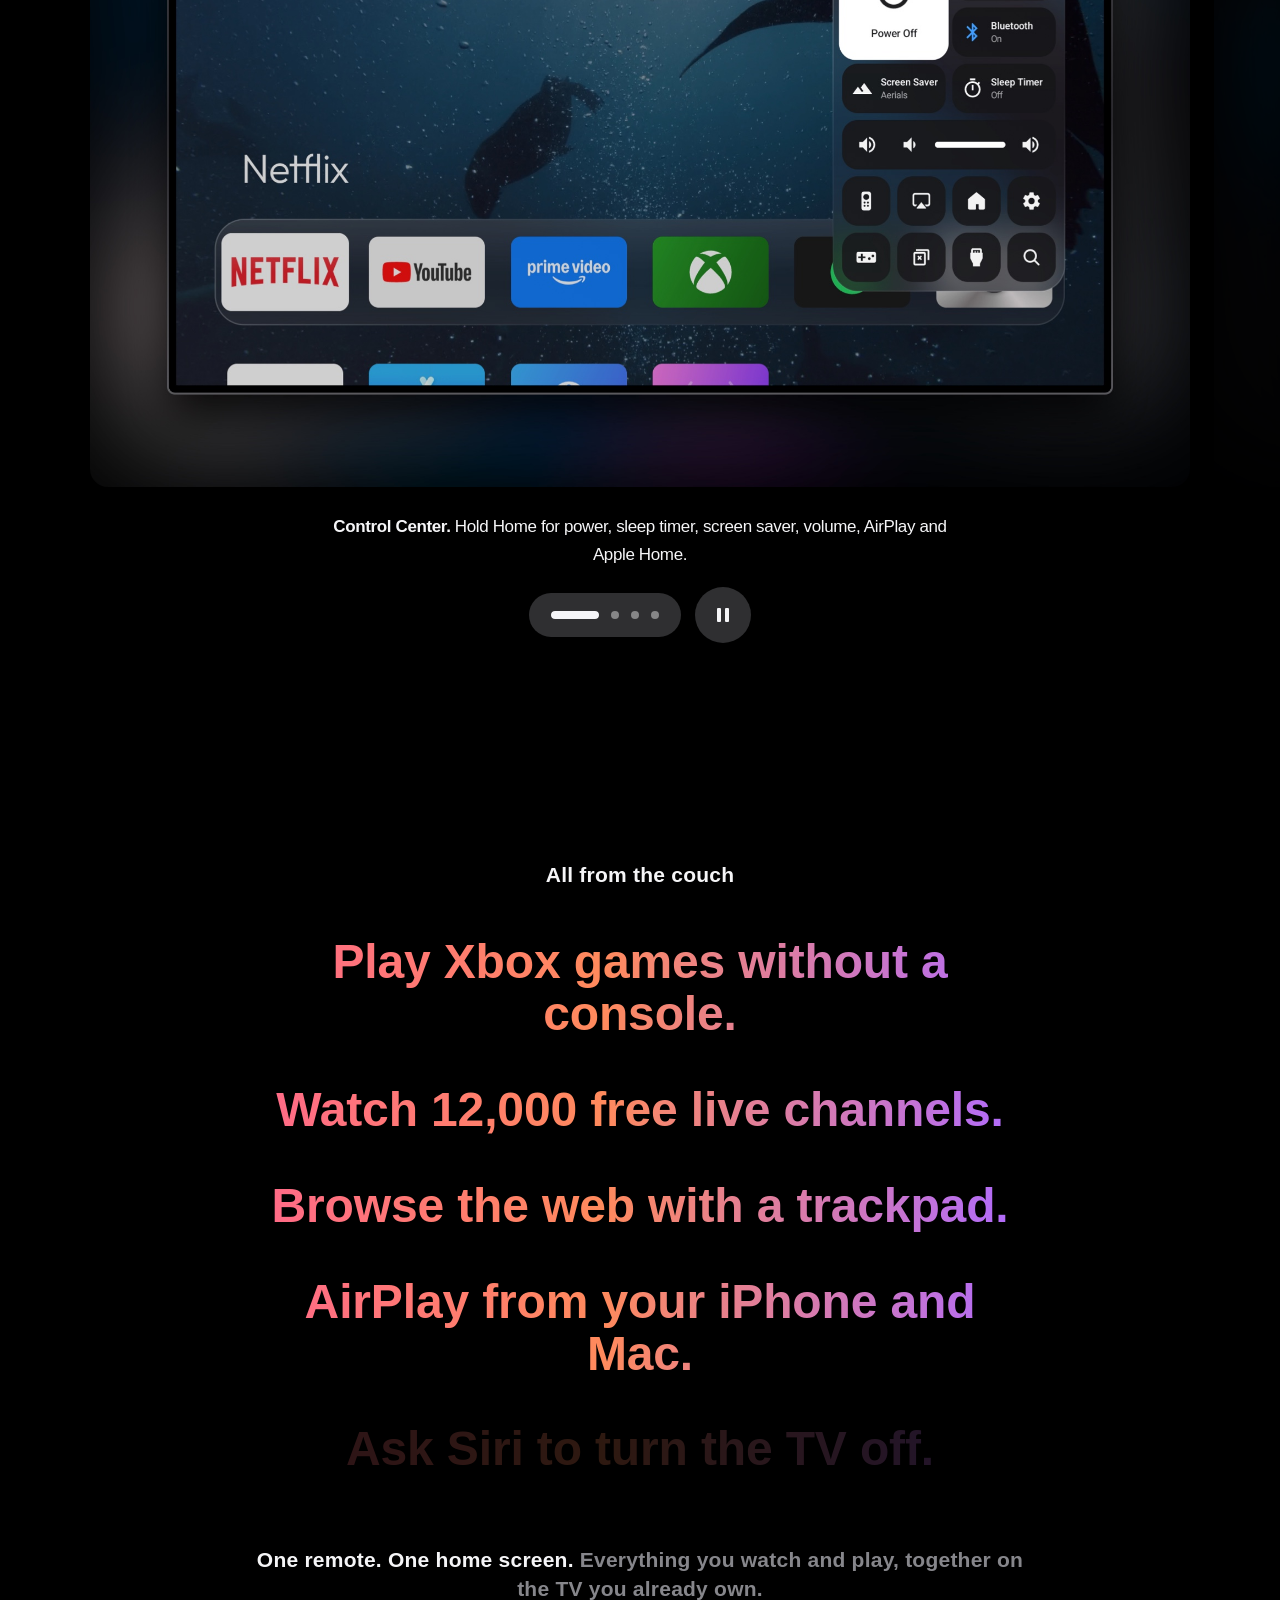
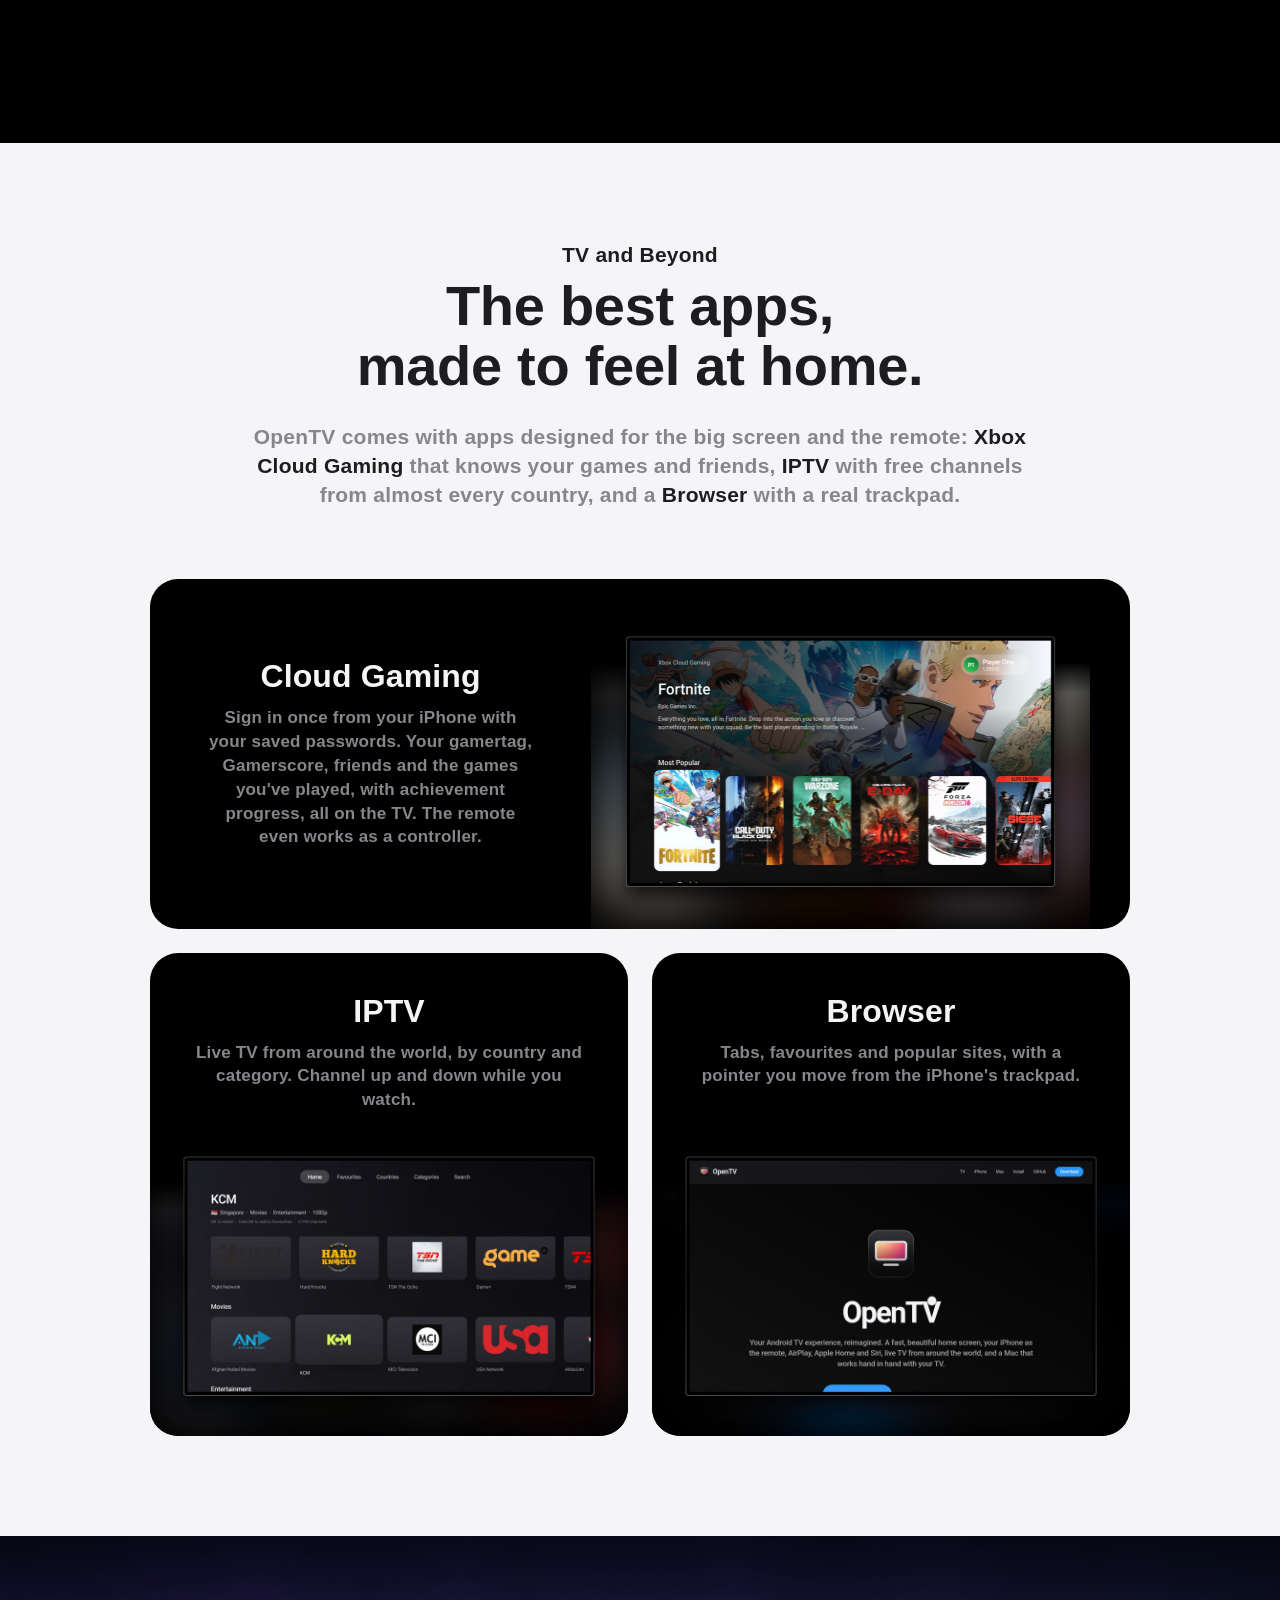
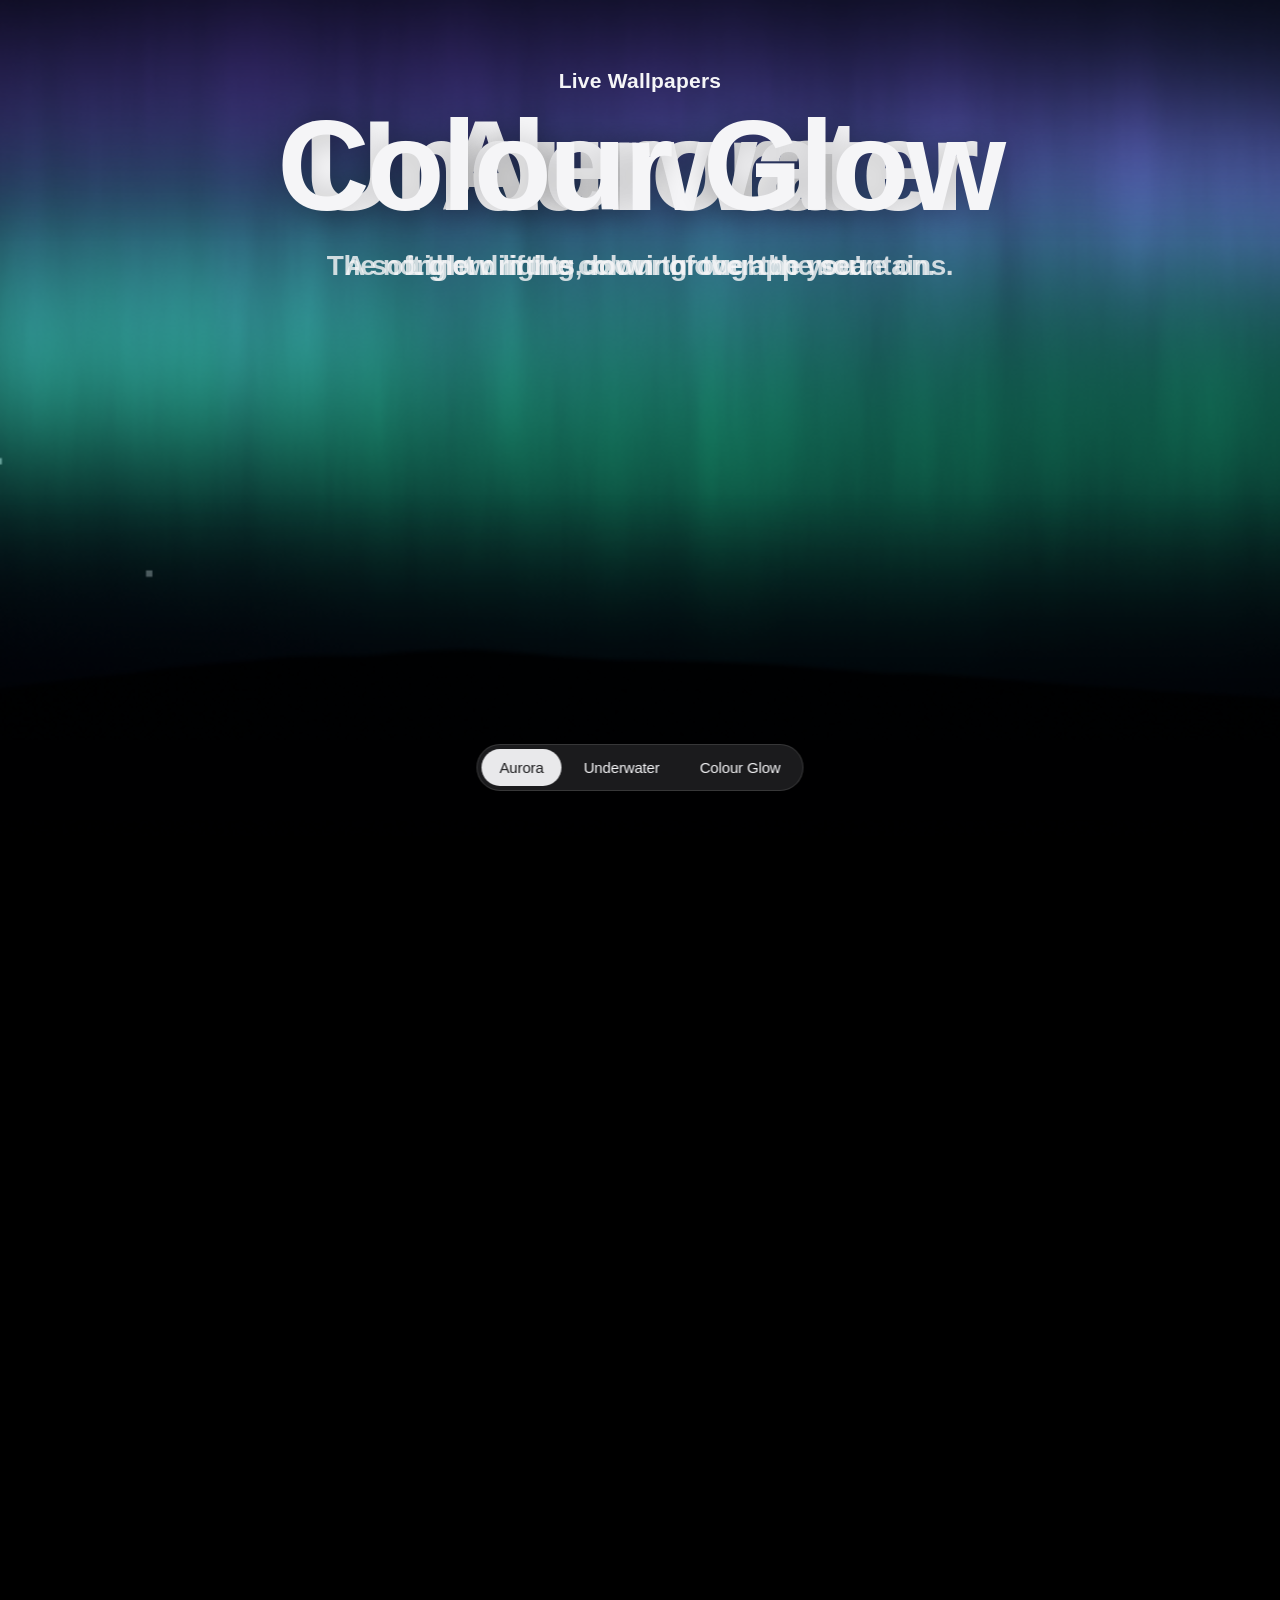
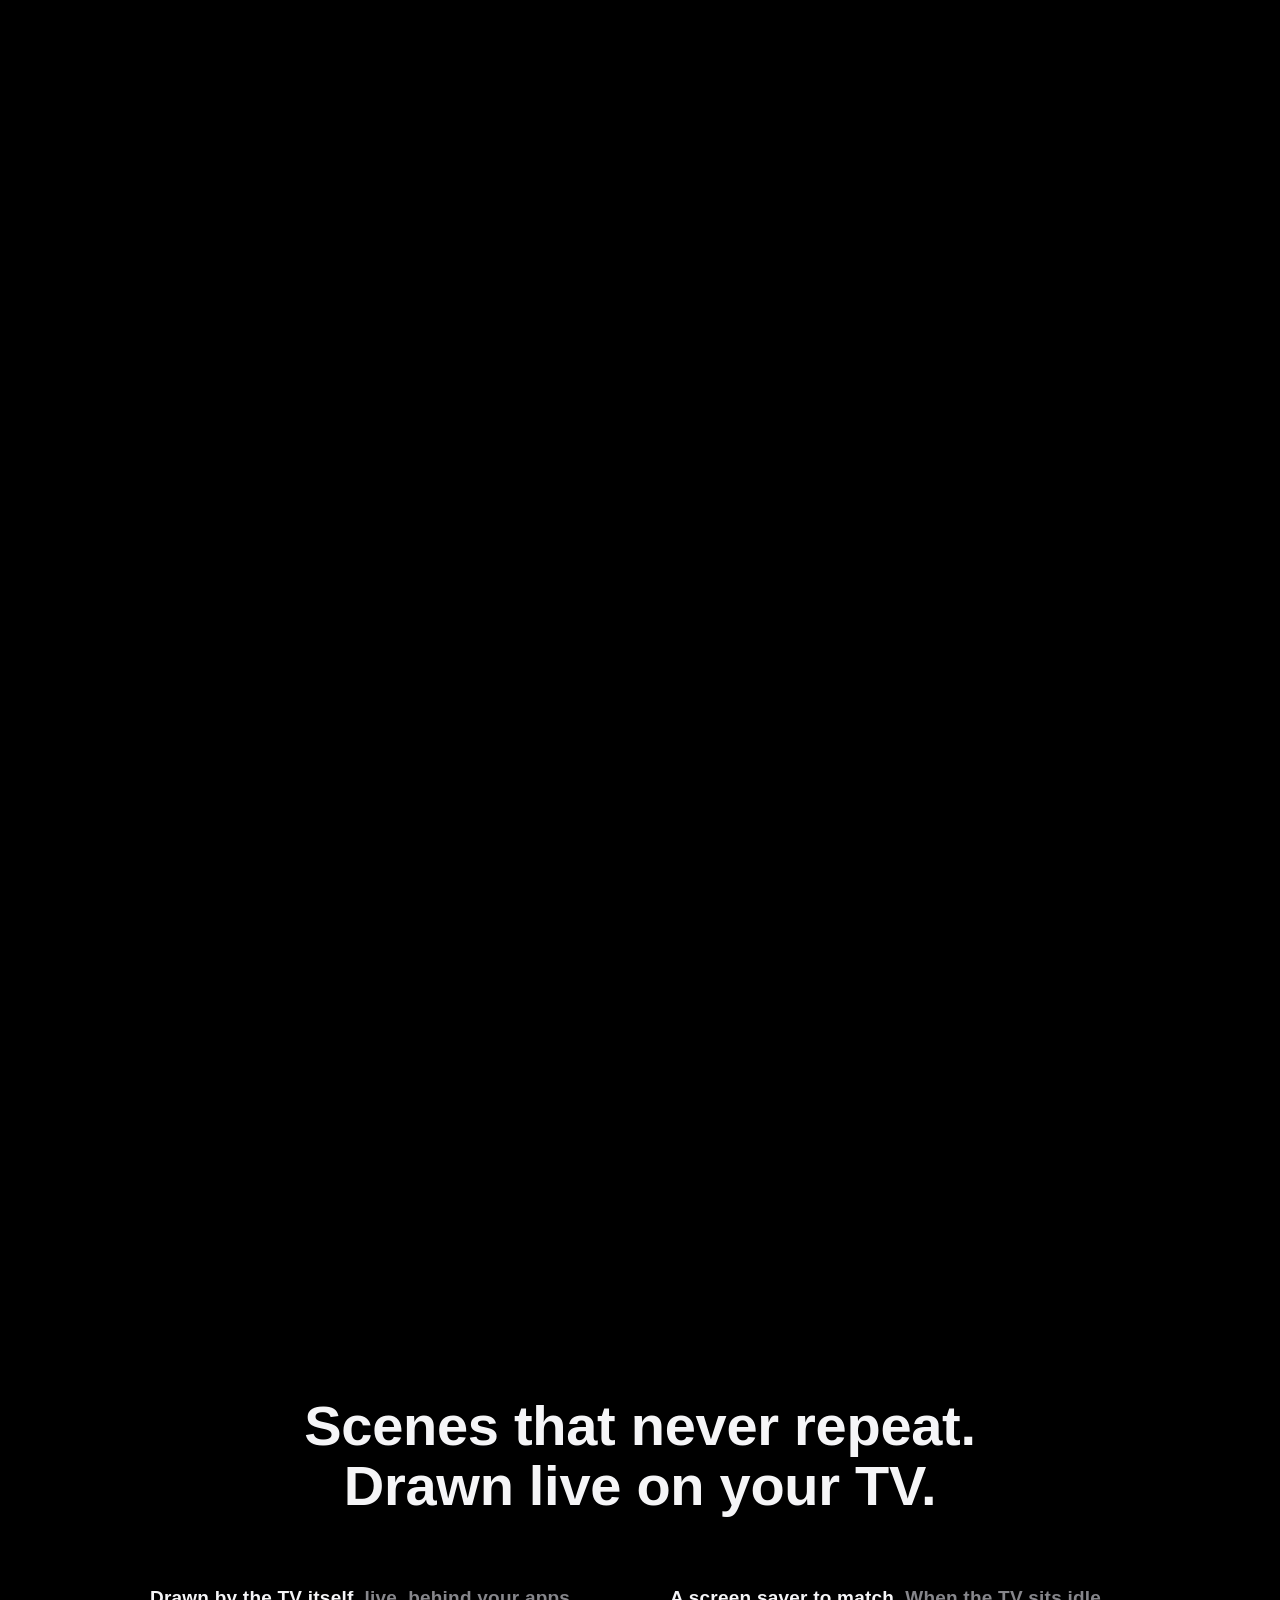
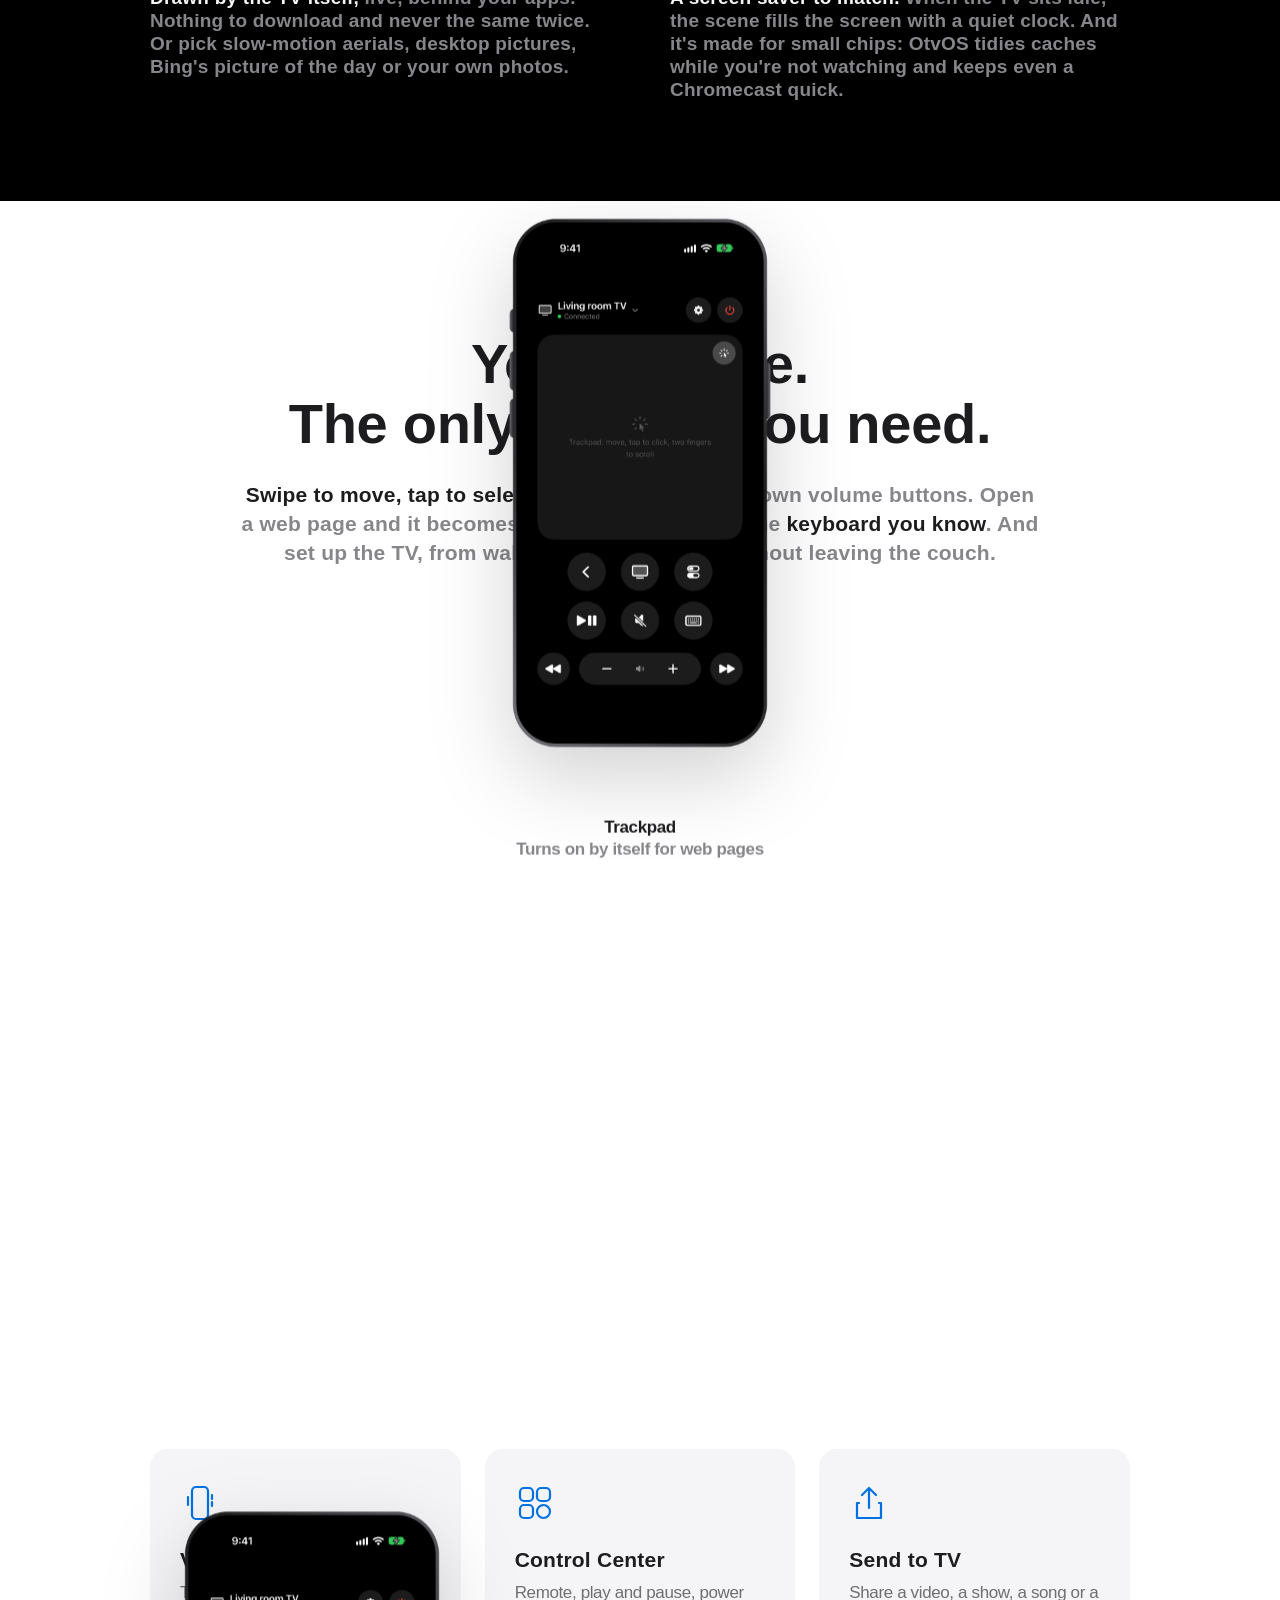
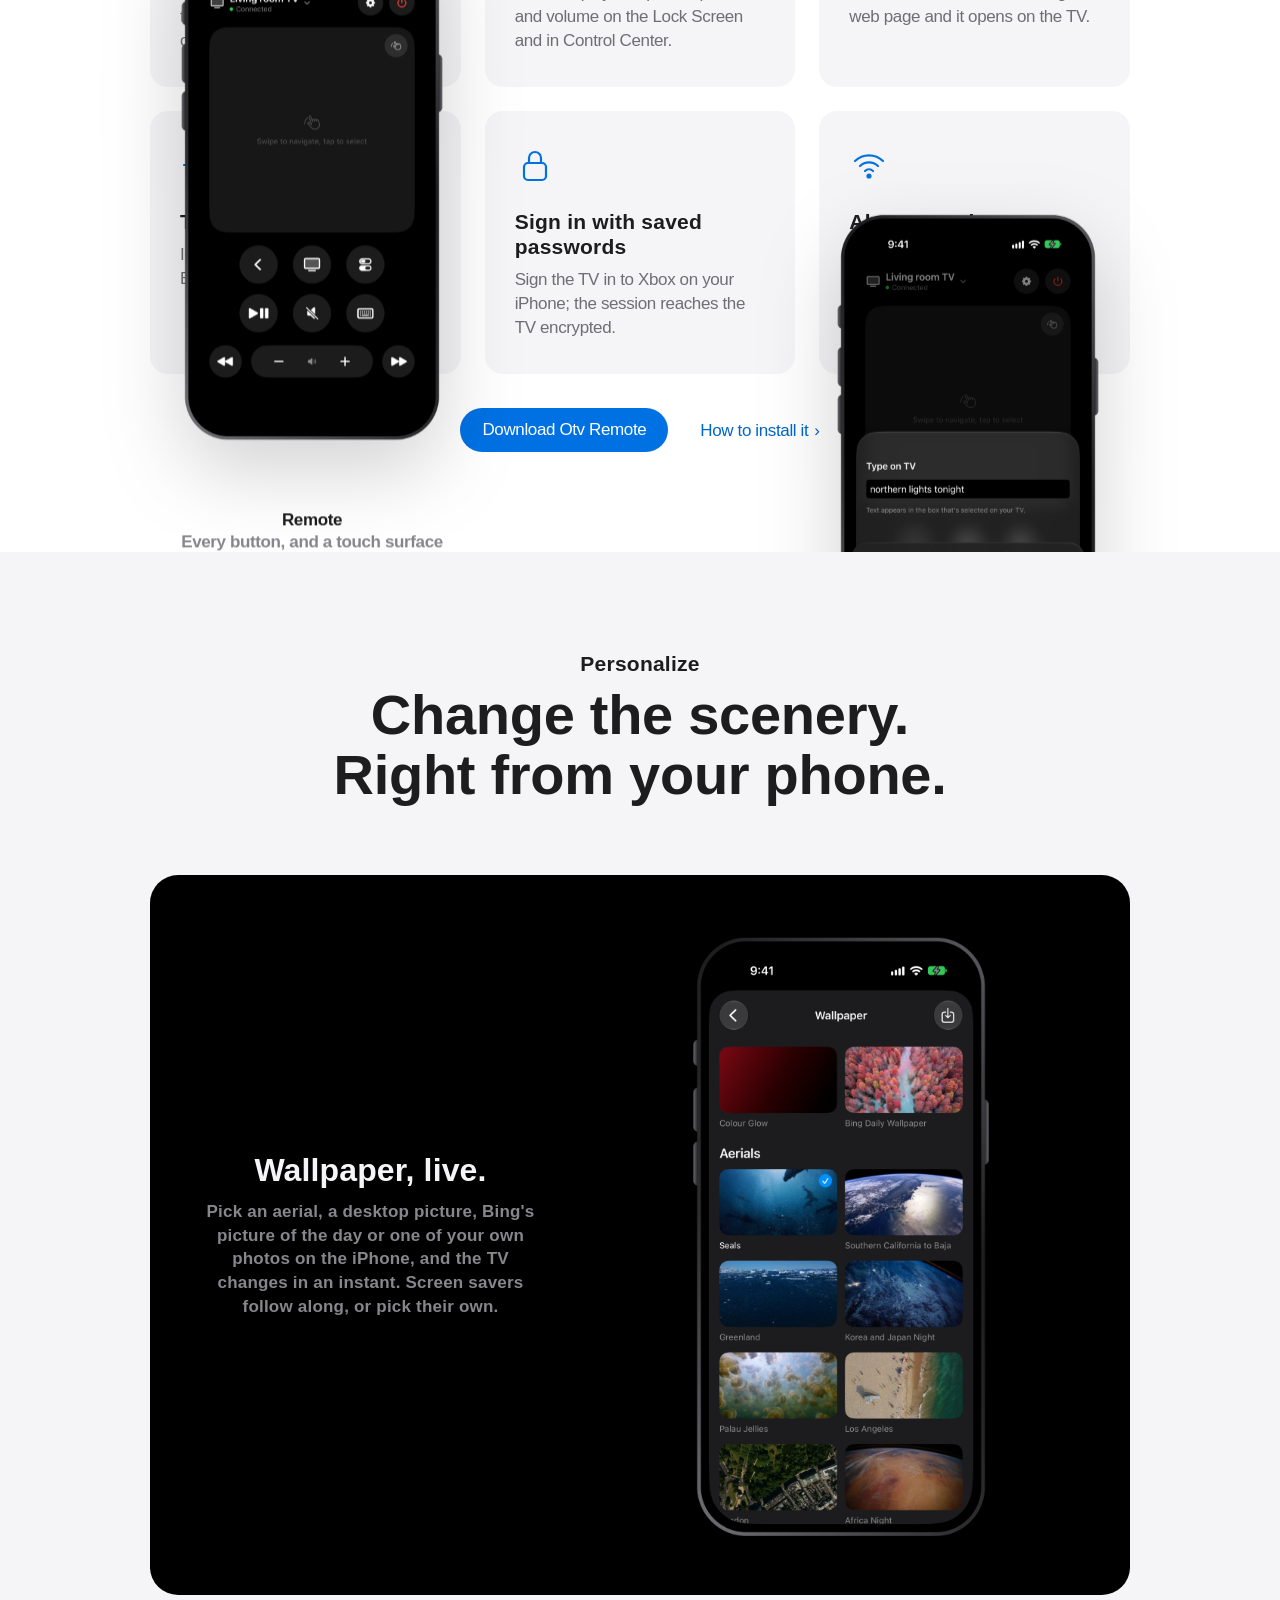
==== commit 861ab3cb: "Website: Control Center appears whole, not control by control" ====
--- a/docs/index.html
+++ b/docs/index.html
@@ -259,7 +259,7 @@
 }
 @media (prefers-reduced-motion: reduce) { .scenes-wall { transform: none; transition: none; } .scene-title, .scene-sub { transition: opacity .2s; transform: none; } }
 
-/* ---- Control Center: tiles fly in from depth, then a highlight walks through them as you scroll ------------- */
+/* ---- Control Center: the panel rises in whole, then a highlight walks through its controls as you scroll ---- */
 .ccshow { position: relative; height: 520vh; background: #000; padding: 0; color: #f5f5f7; }
 .ccshow-sticky { position: sticky; top: 0; height: 100vh; height: 100svh; overflow: hidden; display: grid; align-items: center; }
 .ccshow-glow { position: absolute; inset: 0; width: 100%; height: 100%; opacity: .9; }
@@ -279,10 +279,9 @@
 .ccshow.in .bcc { opacity: 1; transform: none; }
 .bcc > div {
   background: rgba(20, 21, 24, 0.72); border-radius: 6.2cqw; display: flex; align-items: center; gap: 3.2cqw; padding: 0 3.6cqw; white-space: nowrap; color: #fff; cursor: default;
-  opacity: 0; transform: translateZ(-160px) scale(.8); filter: blur(10px);
-  transition: opacity .7s var(--ease-out), transform .9s cubic-bezier(.2,.9,.25,1.15), filter .7s var(--ease-out), background .25s, color .25s;
-}
-.bcc > div.in { opacity: 1; transform: none; filter: none; }
+  opacity: 0; transition: opacity .6s var(--ease-out), transform .3s var(--ease), background .25s, color .25s;
+}
+.bcc > div.in { opacity: 1; }
 .bcc > div.focus { background: #fff; color: #111; transform: scale(1.05); }
 .bcc > div svg { width: 7cqw; flex: none; }
 .bcc .big { grid-column: span 2; grid-row: span 2; flex-direction: column; justify-content: center; gap: 4cqw; }
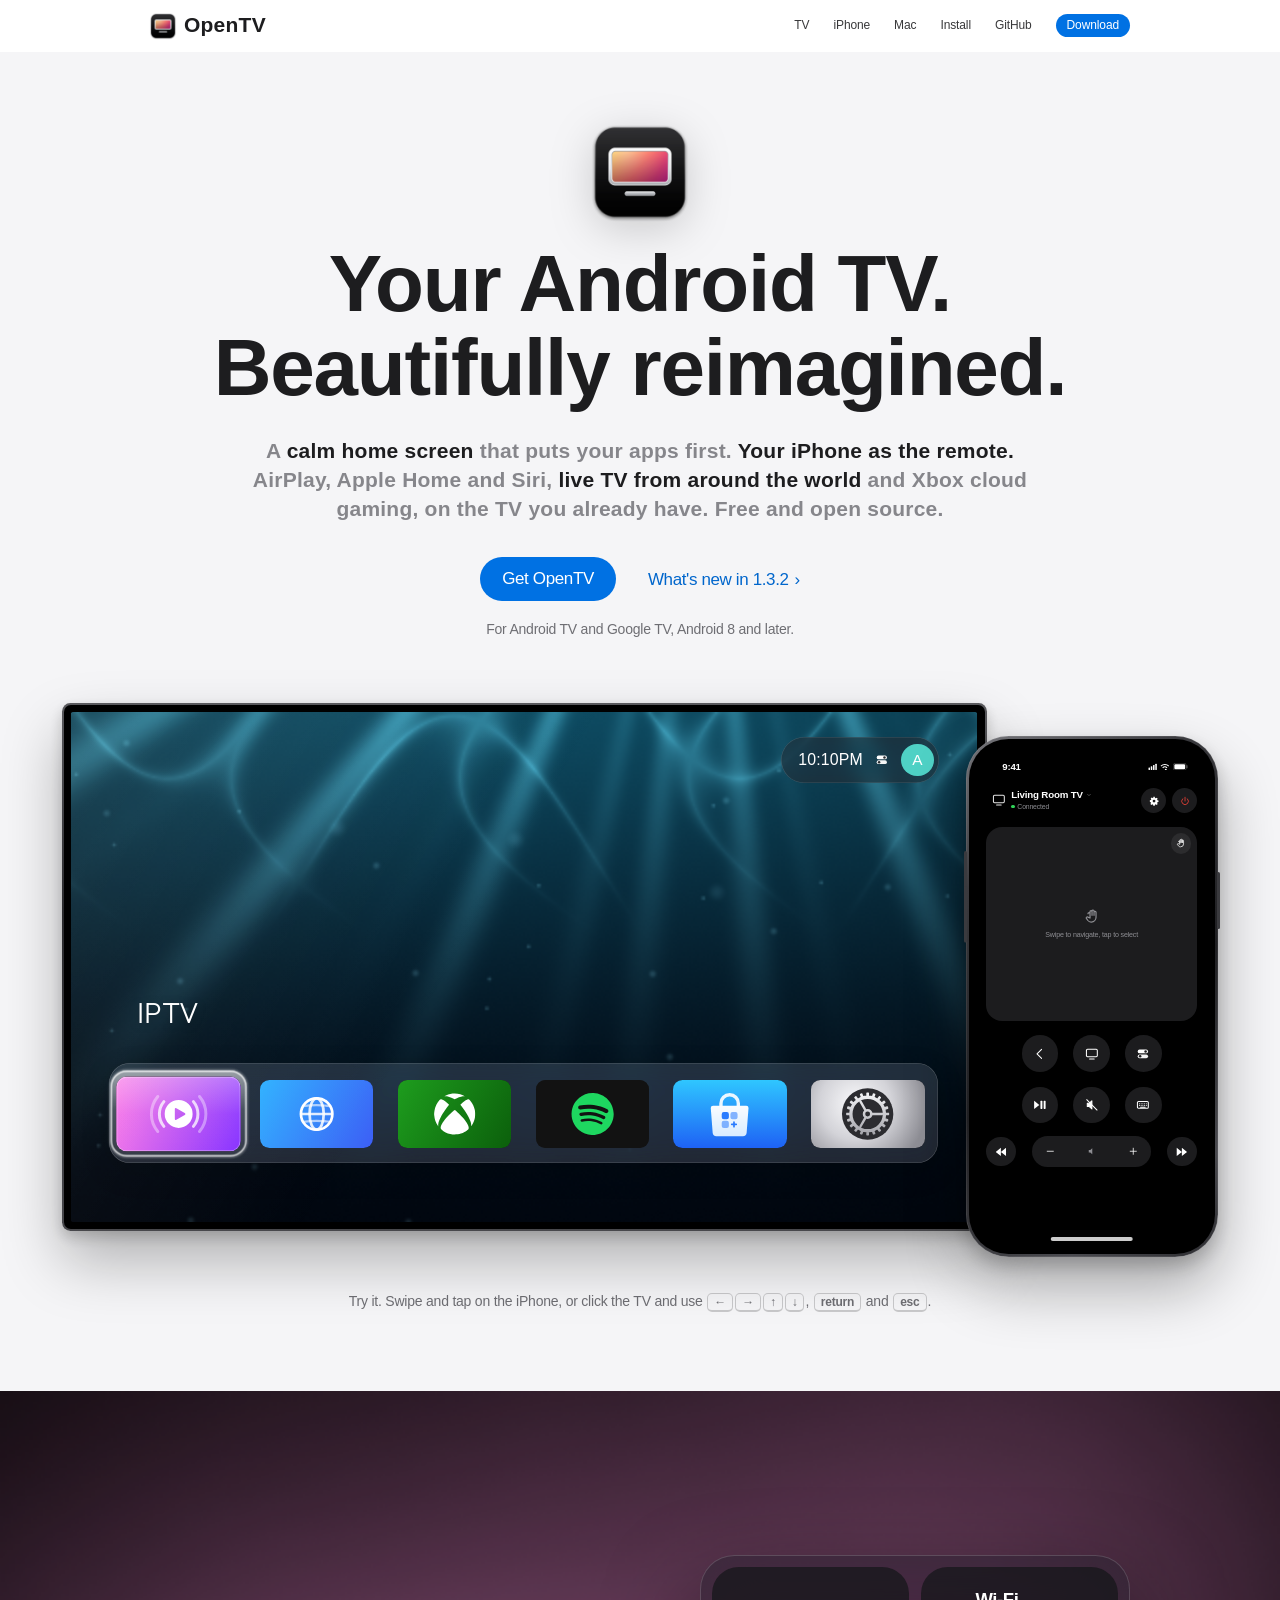
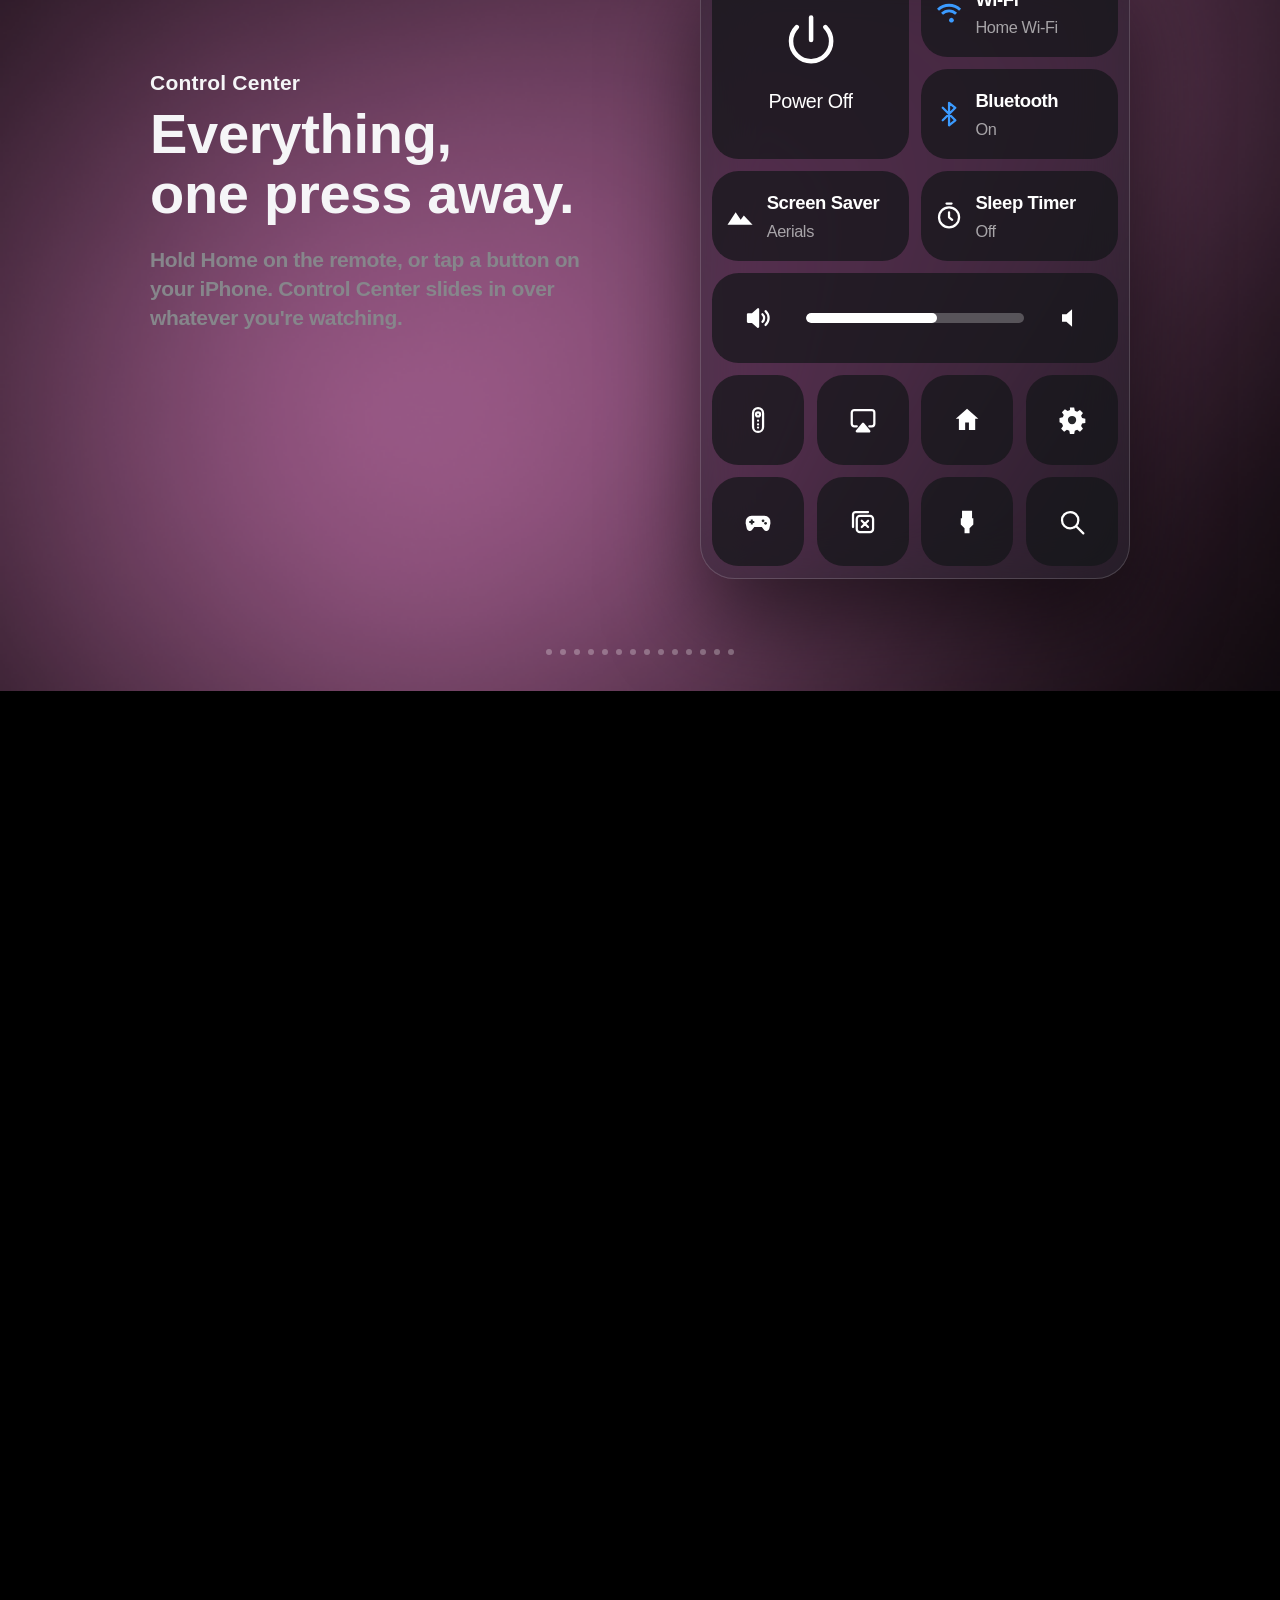
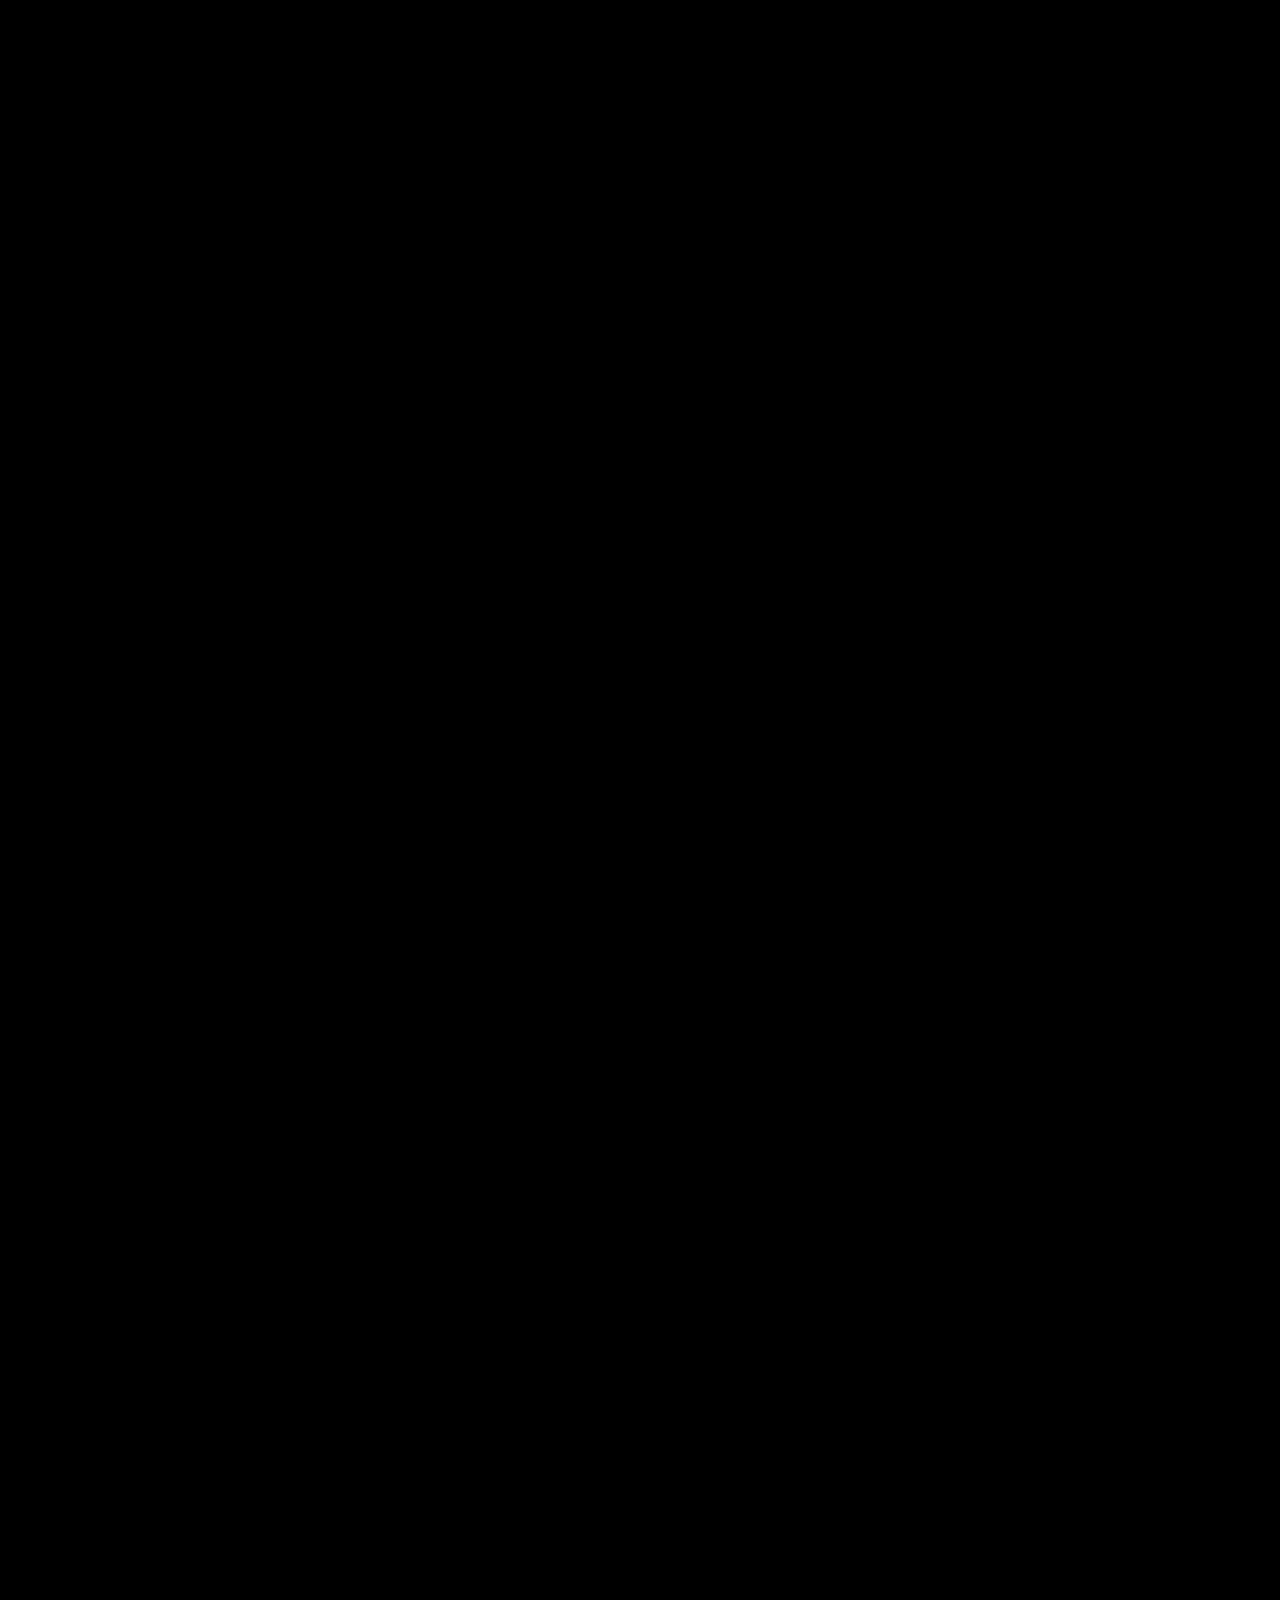
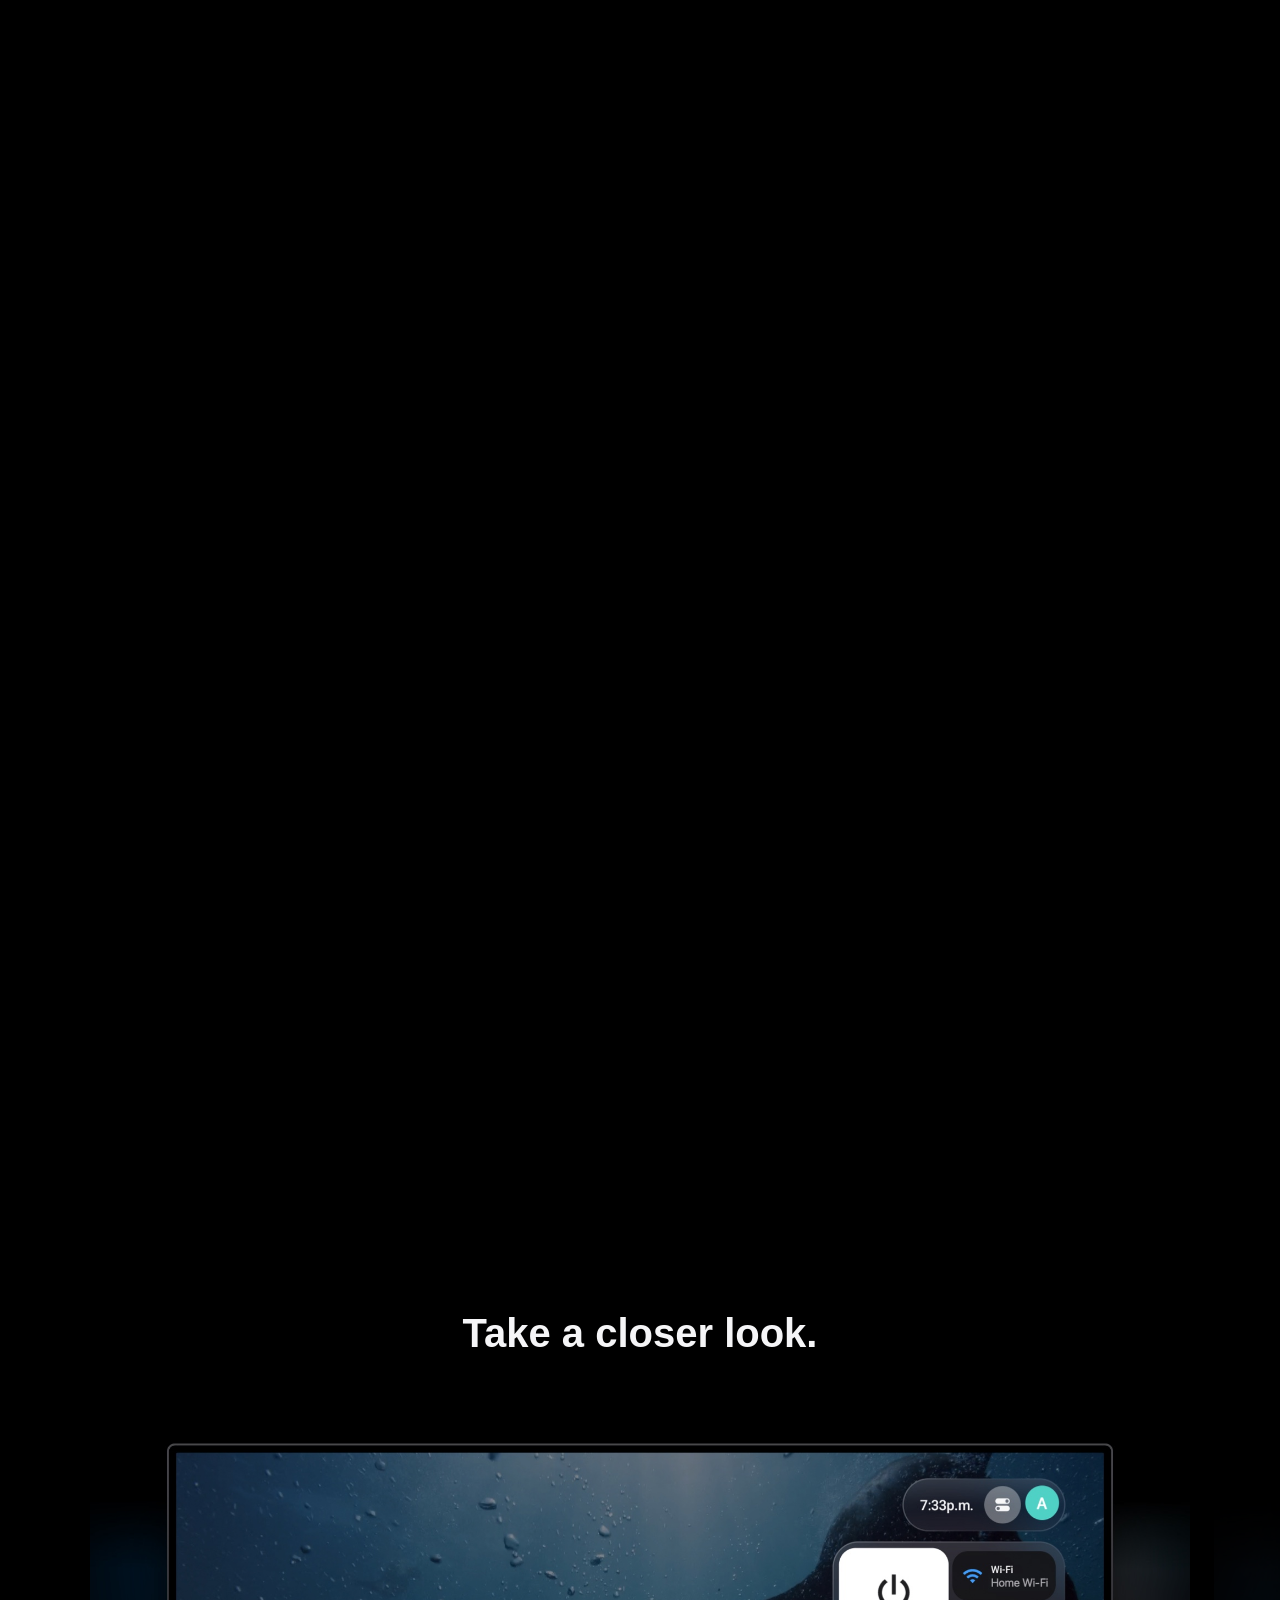
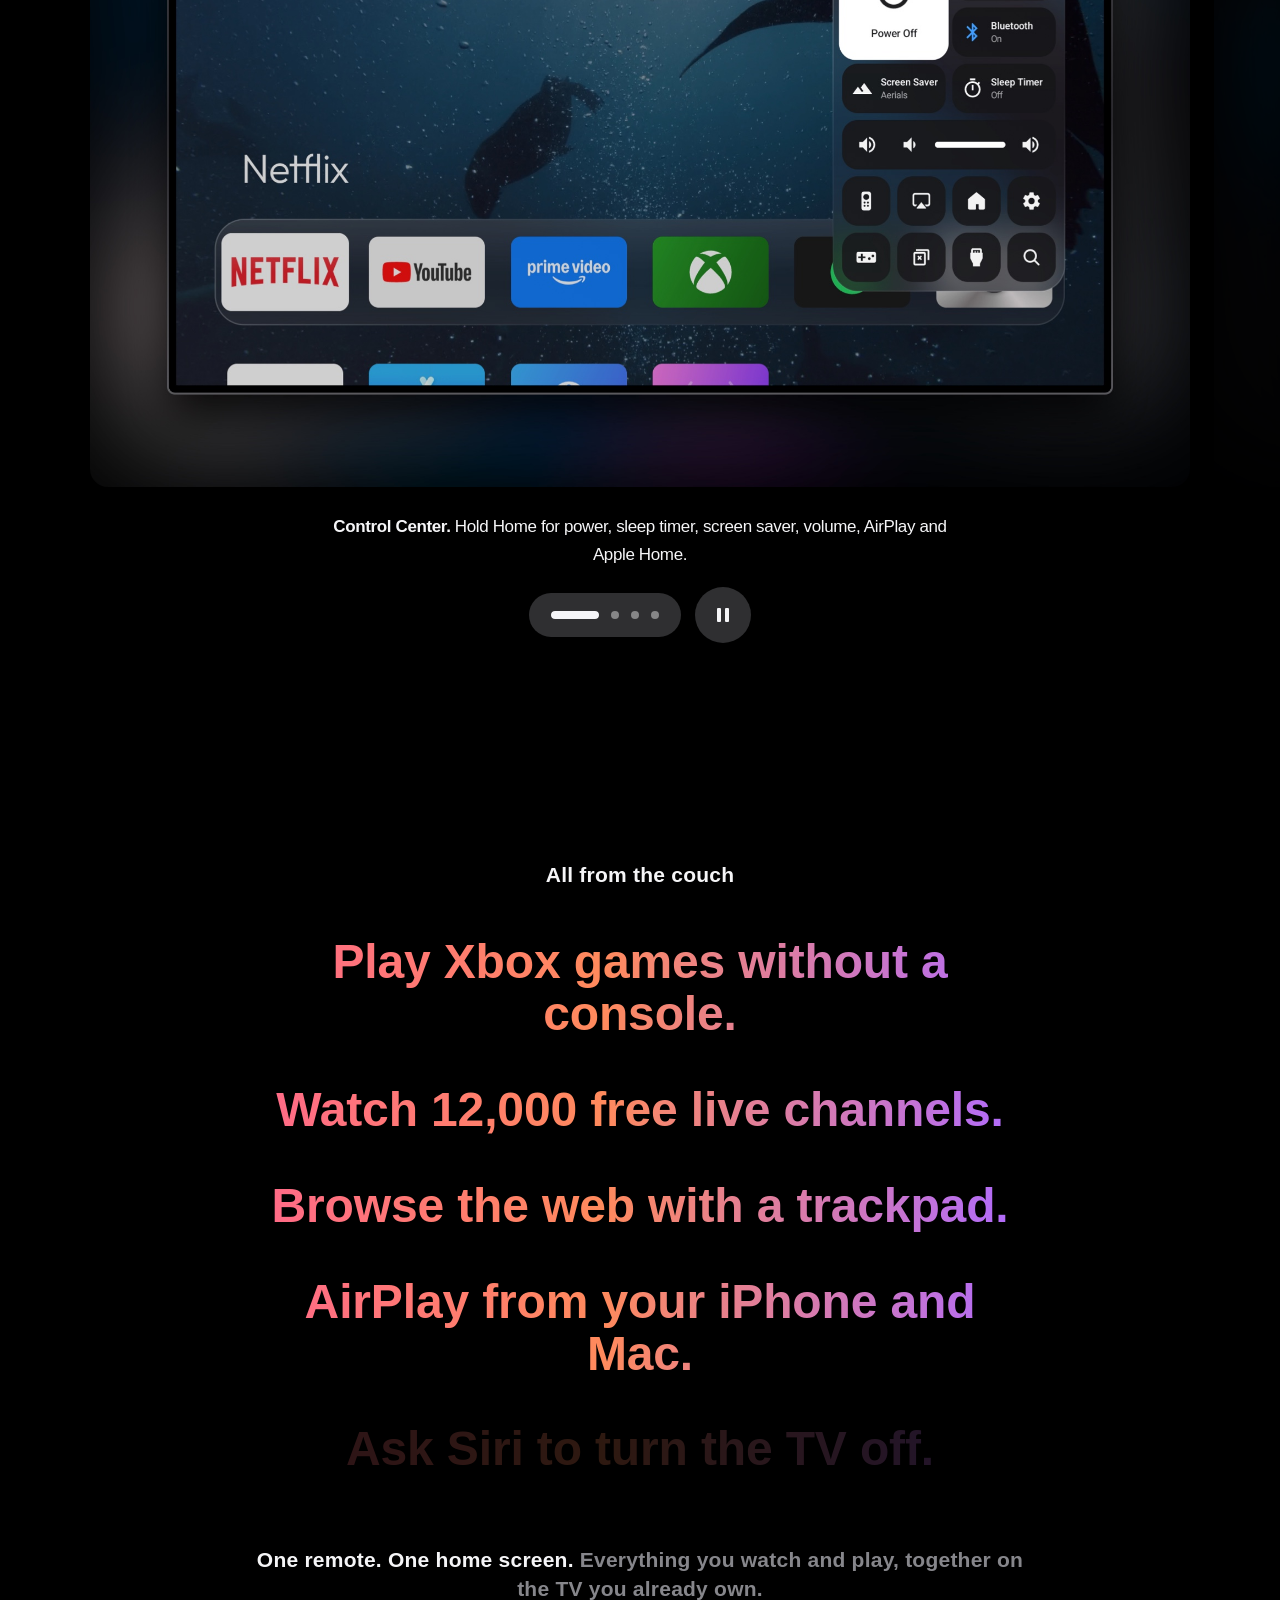
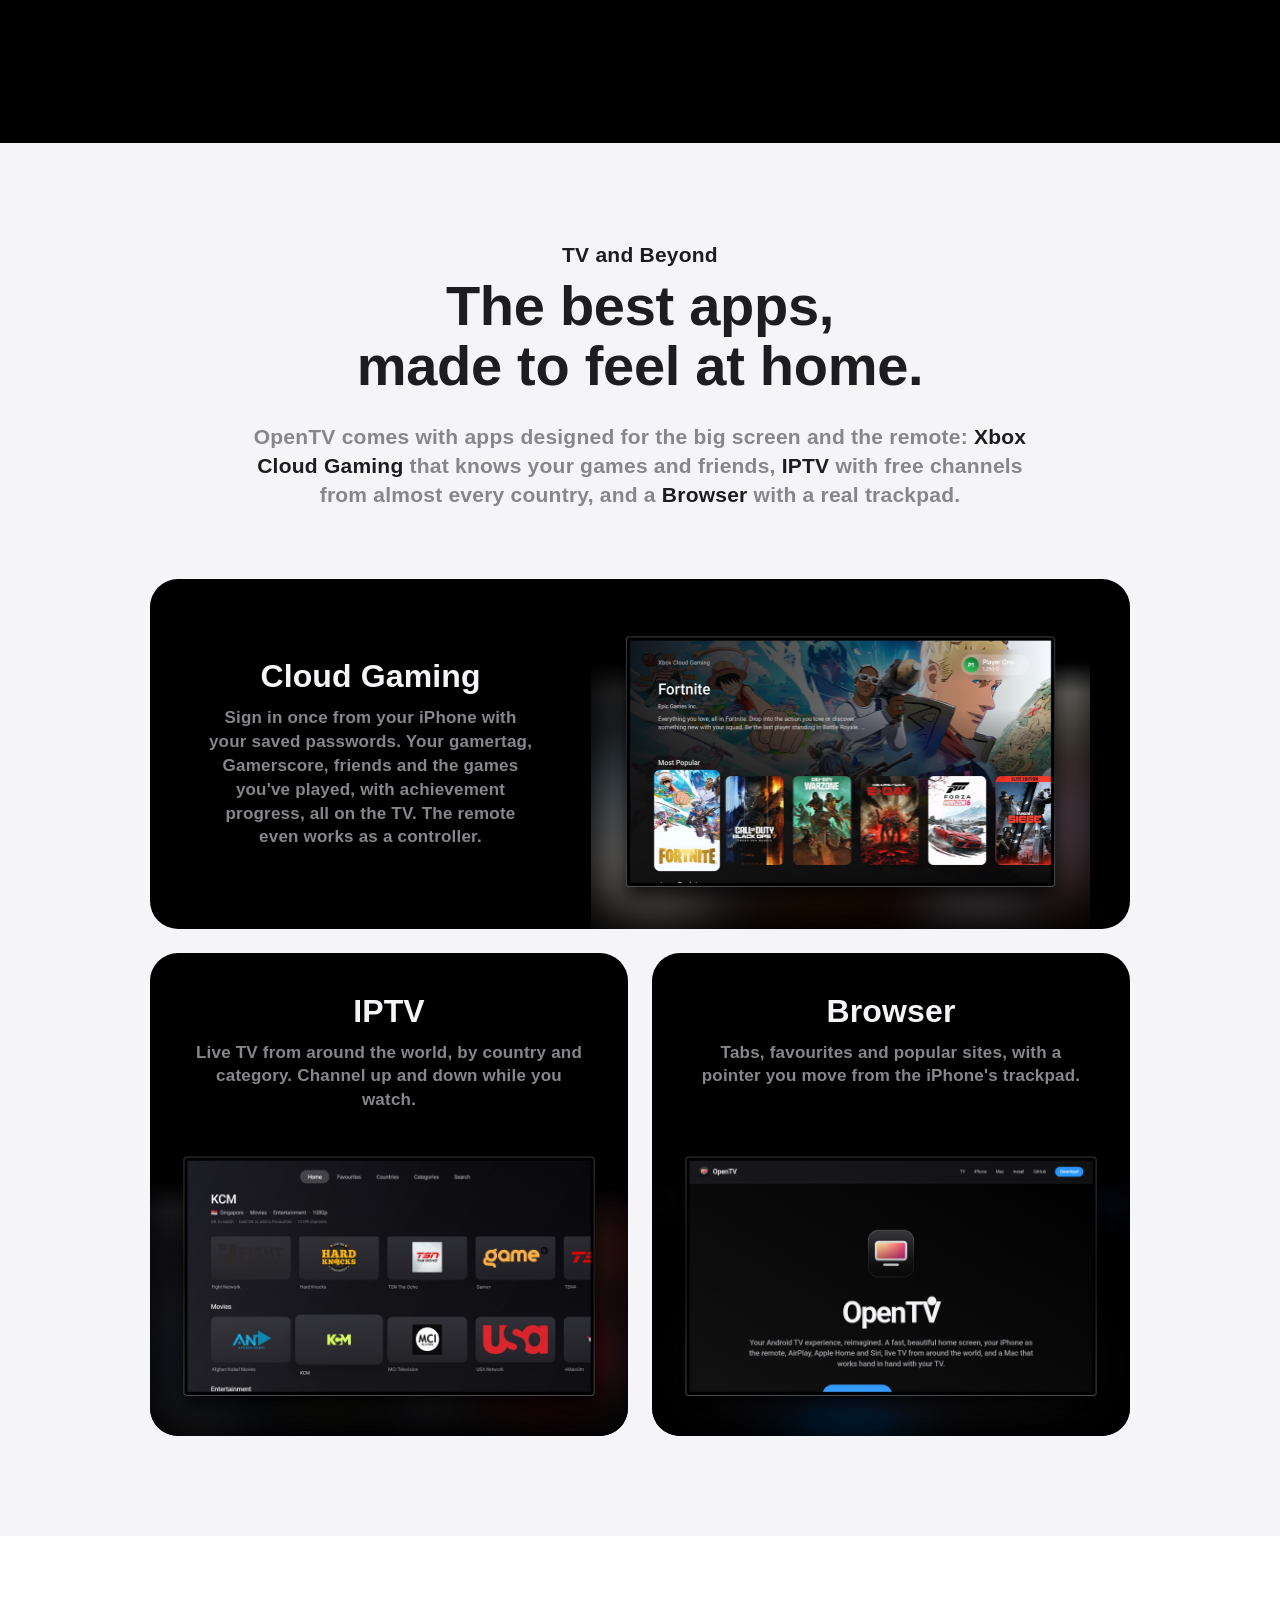
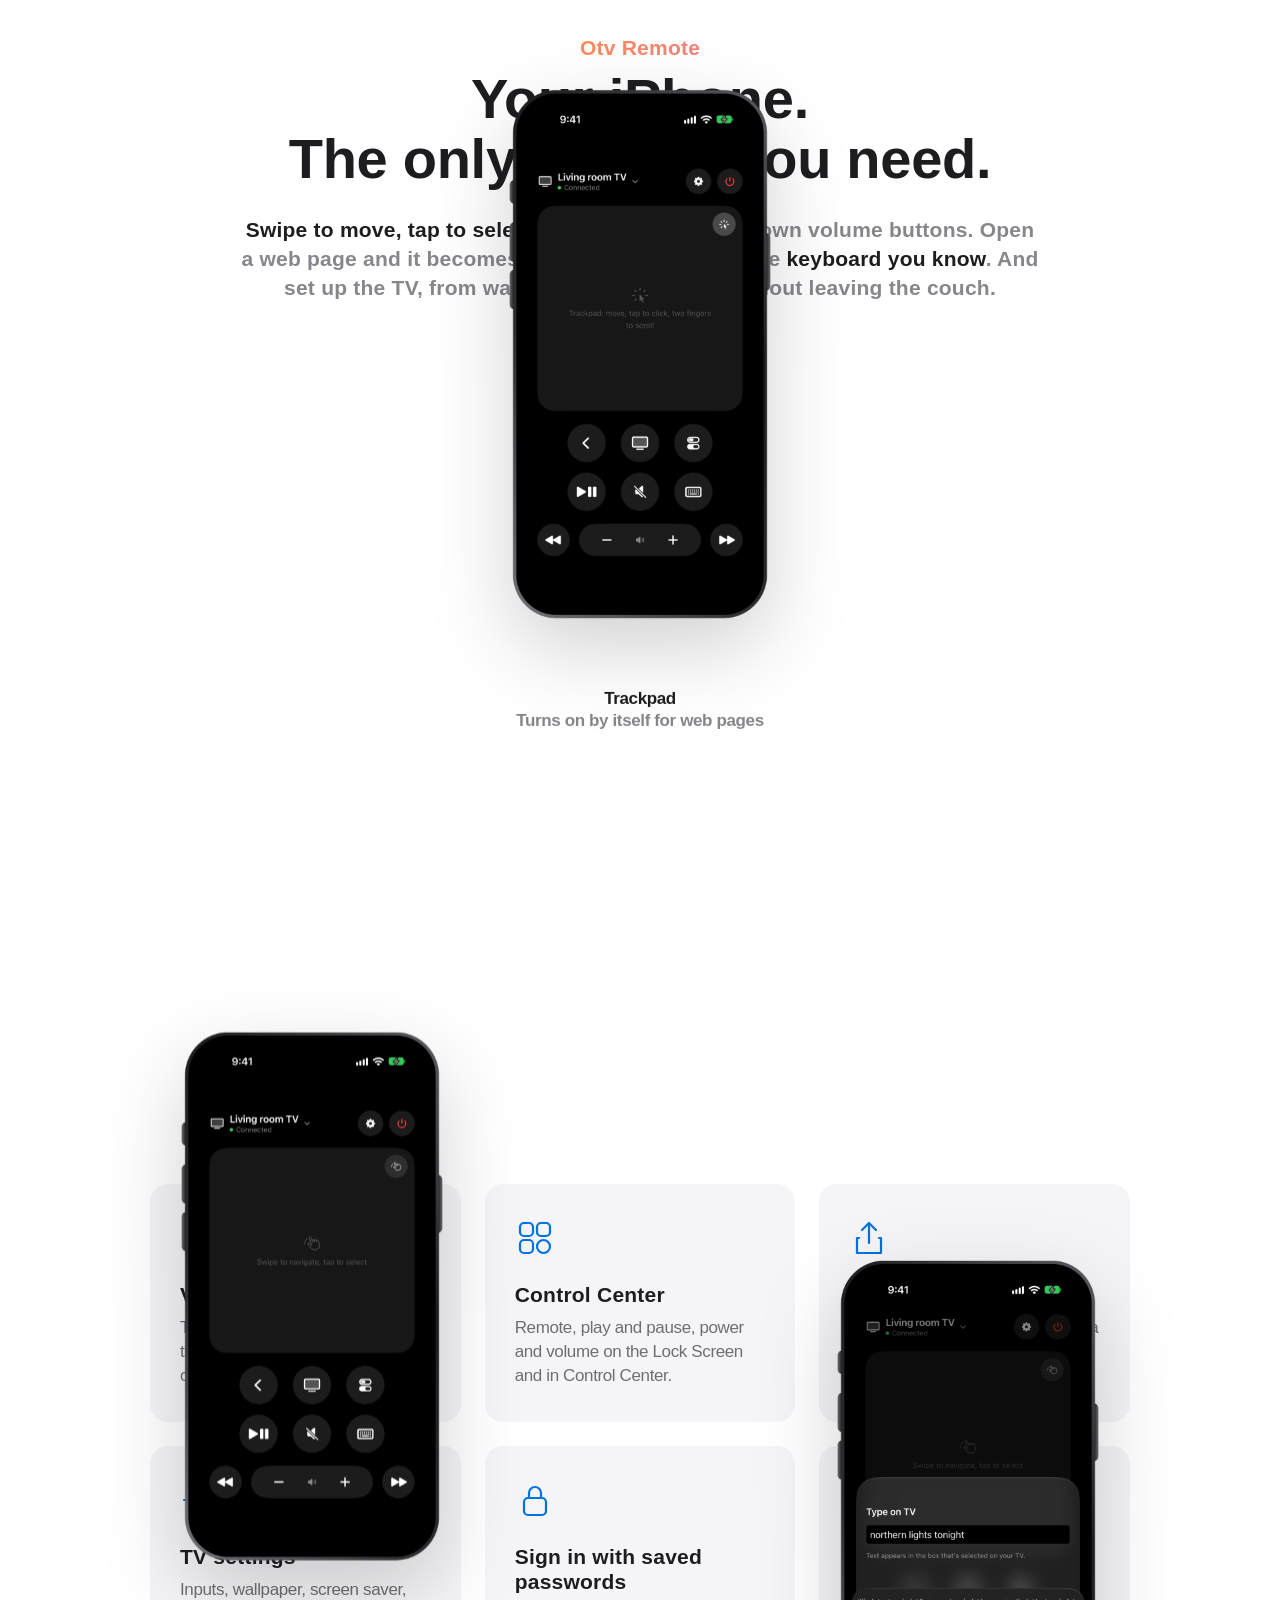
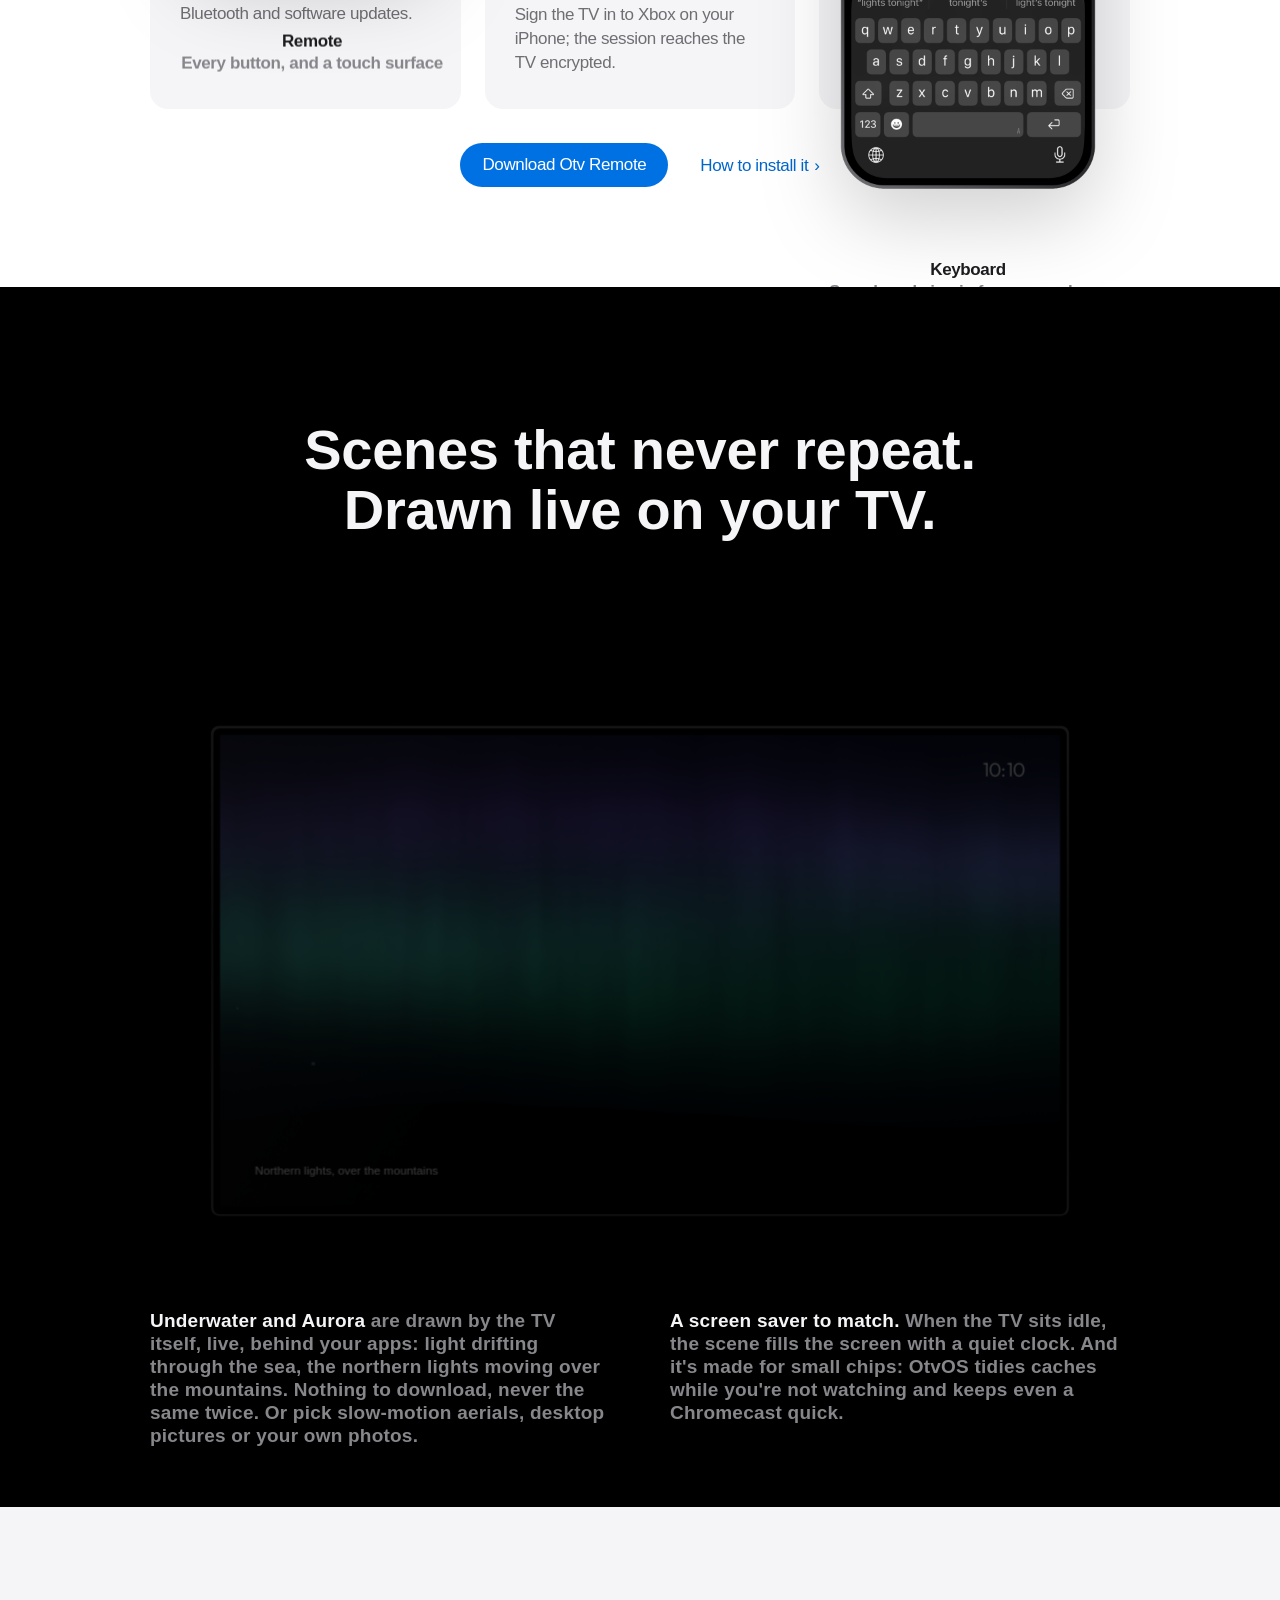
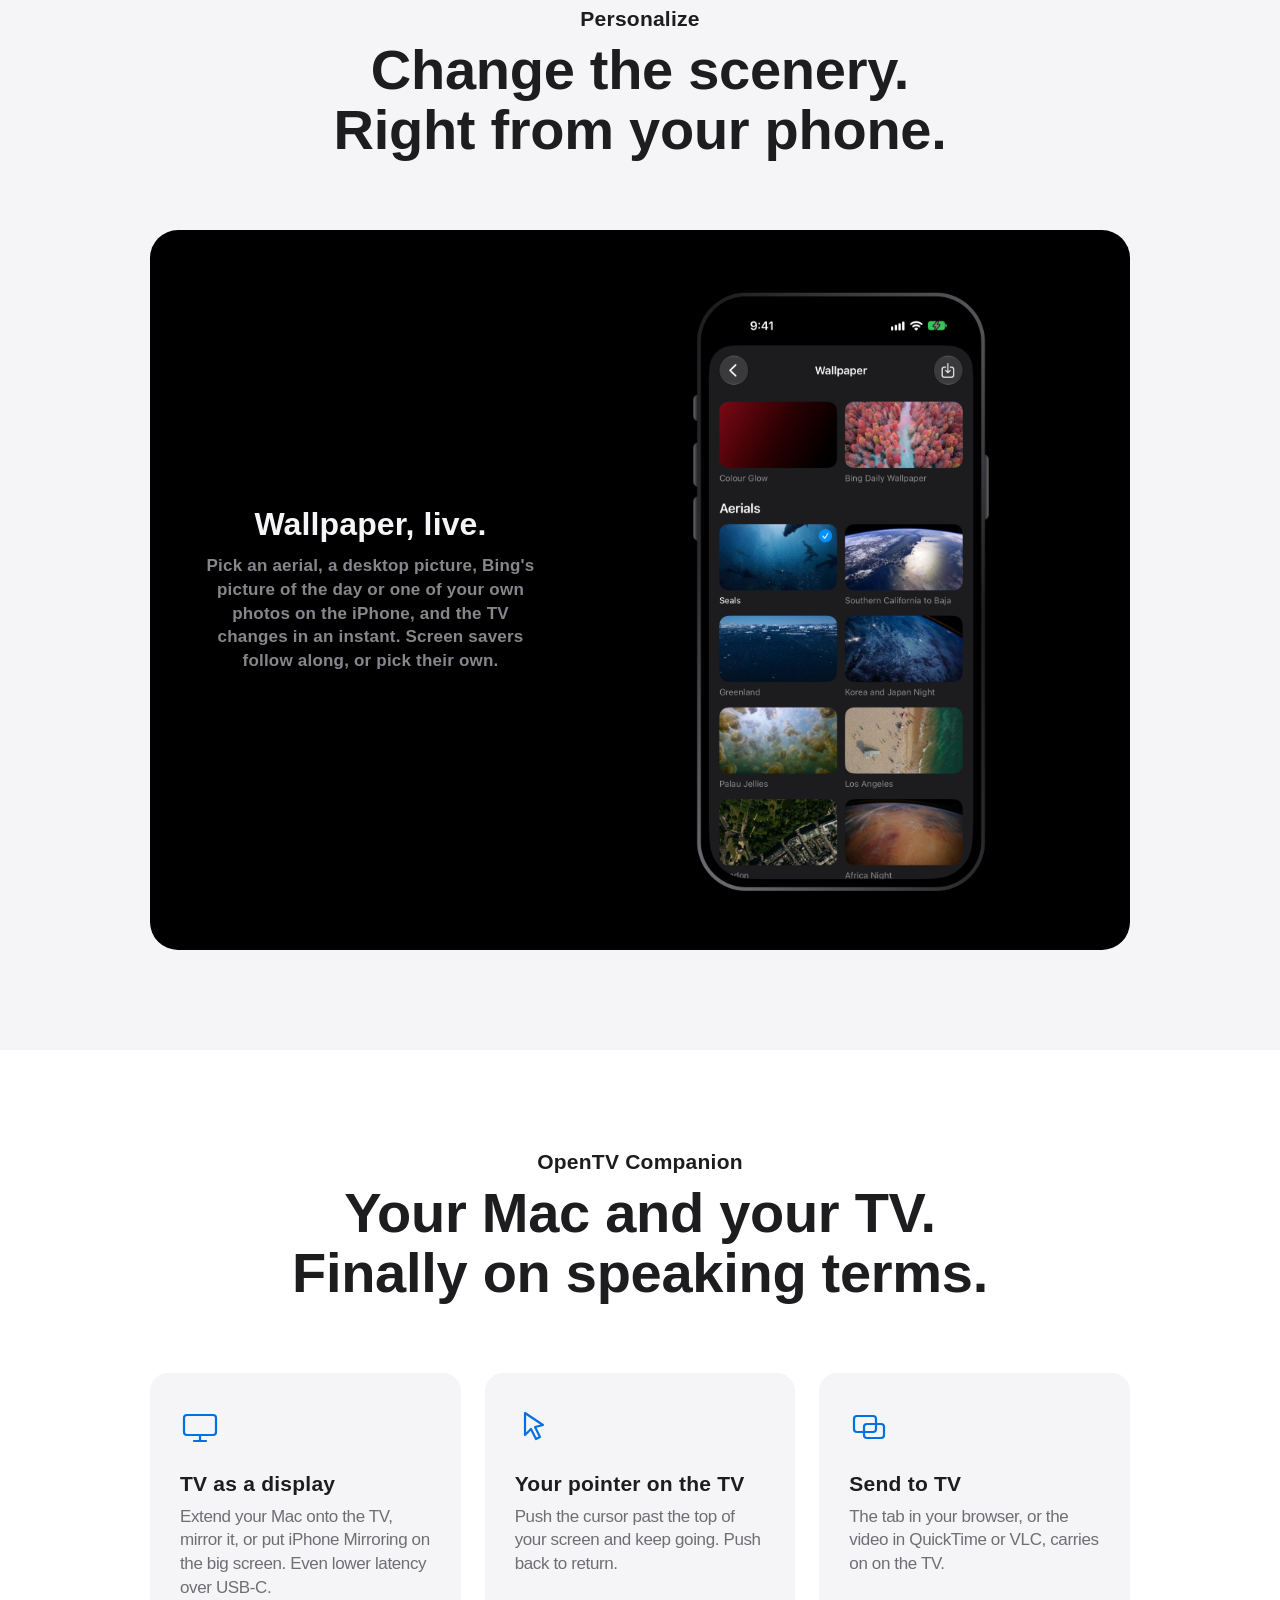
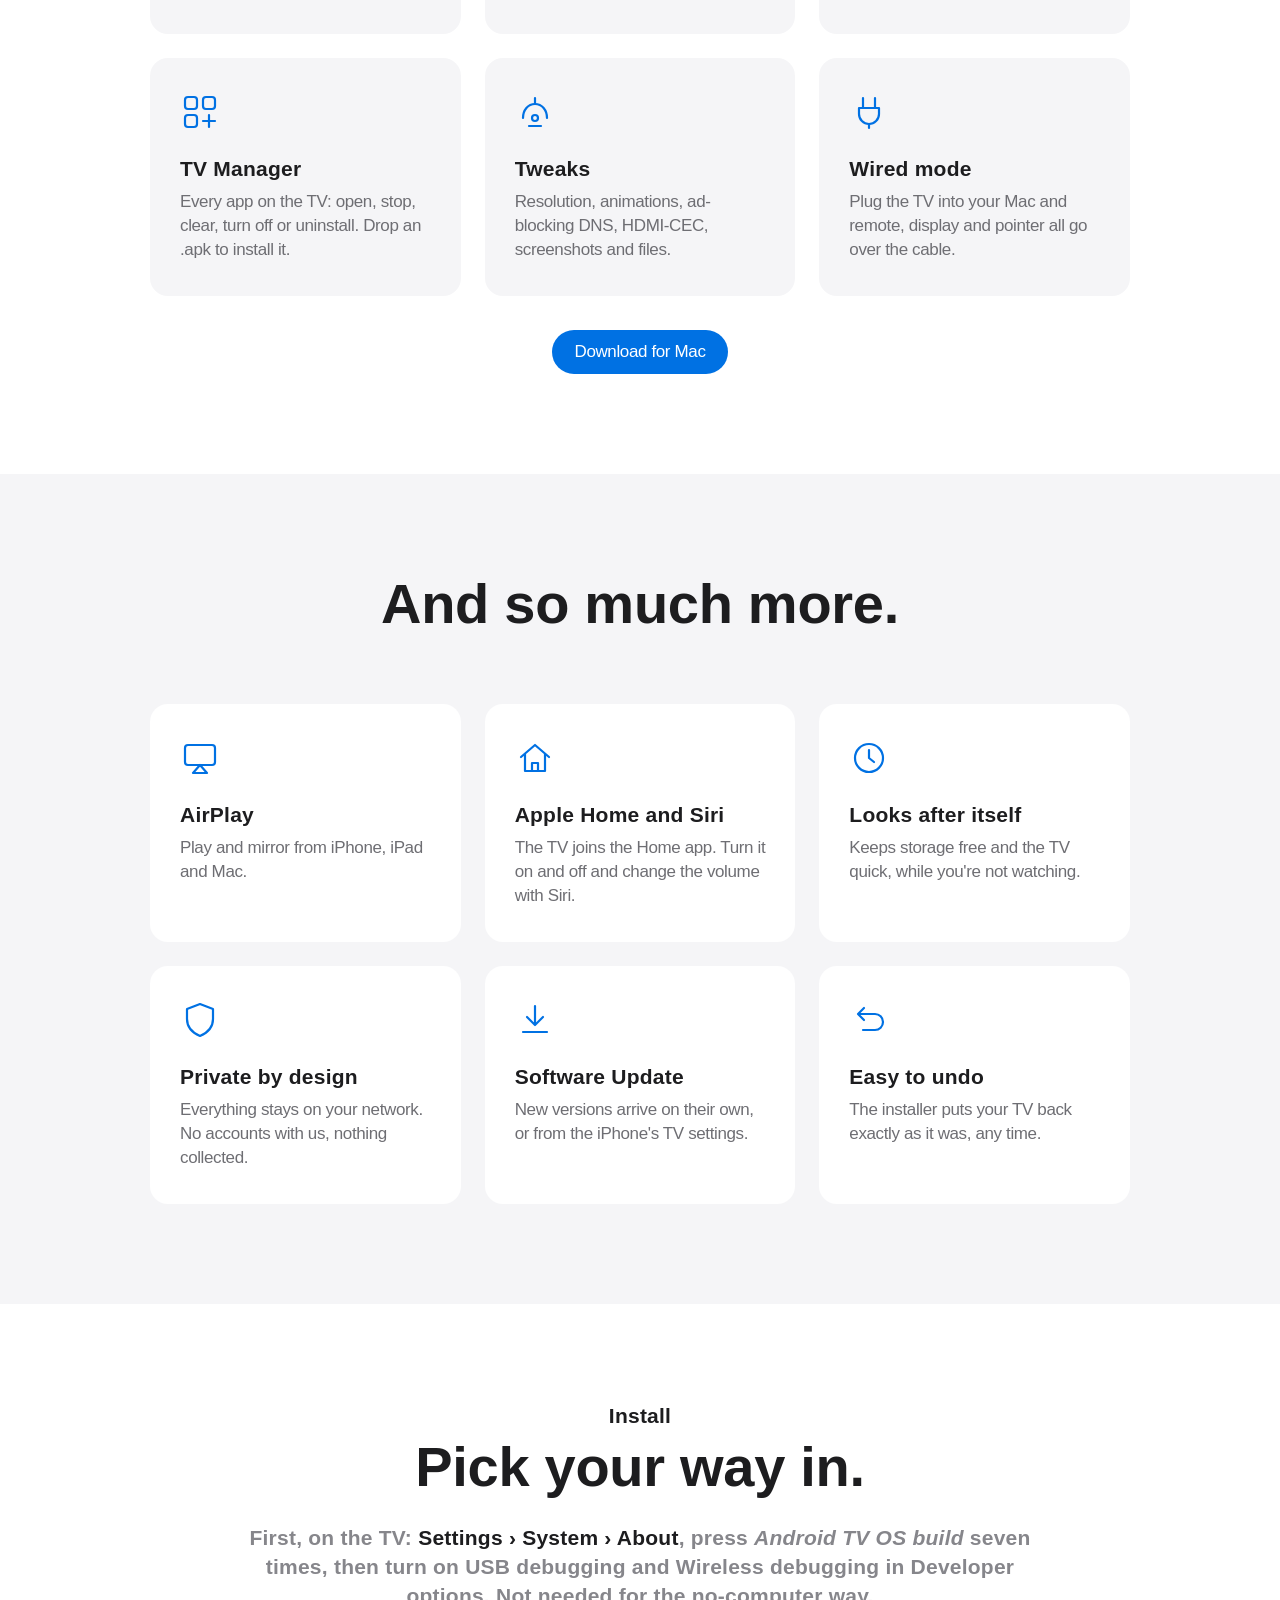
==== commit b6f41c96: "Website: live wallpapers back as the TV screen saver, right before Personalize" ====
--- a/docs/index.html
+++ b/docs/index.html
@@ -233,32 +233,6 @@
 footer .row { display: flex; justify-content: space-between; align-items: center; gap: 24px; border-top: 1px solid var(--line); padding-top: 18px; margin-top: 18px; flex-wrap: wrap; }
 footer .coffee img { height: 36px; }
 
-/* ---- live wallpapers: a full-screen scene that changes as you scroll (sticky, like a product page's film) ---- */
-.scenes { position: relative; height: 330vh; background: #000; padding: 0; }
-.scenes-sticky { position: sticky; top: 0; height: 100vh; height: 100svh; overflow: hidden; color: #f5f5f7; }
-.scenes-wall { position: absolute; inset: 0; width: 100%; height: 100%; transform: scale(1.06); transition: transform 1.6s var(--ease-out); }
-.scenes.inview .scenes-wall { transform: none; }
-.scenes-shade { position: absolute; inset: 0; background: linear-gradient(180deg, rgba(0,0,0,.55) 0%, rgba(0,0,0,0) 34%, rgba(0,0,0,0) 62%, rgba(0,0,0,.7) 100%); }
-.scenes-copy { position: absolute; left: 0; right: 0; top: calc(var(--nav-h) + 9vh); text-align: center; padding: 0 22px; }
-.scene-titles, .scene-subs { position: relative; display: grid; }
-.scene-title, .scene-sub { grid-area: 1 / 1; margin: 0; opacity: 0; transform: translateY(28px); transition: opacity .7s var(--ease), transform 1s var(--ease-out); }
-.scene-title.on, .scene-sub.on { opacity: 1; transform: none; }
-.scene-title { font-size: clamp(56px, 10vw, 136px); line-height: 1; font-weight: 600; letter-spacing: -0.025em; text-shadow: 0 2px 30px rgba(0,0,0,.25); }
-.scene-sub { font-size: clamp(19px, 2.2vw, 28px); line-height: 1.25; font-weight: 600; color: rgba(245,245,247,.82); margin-top: 18px; max-width: 760px; justify-self: center; }
-.scenes-pills {
-  position: absolute; left: 50%; bottom: max(5vh, 28px); transform: translateX(-50%); display: flex; gap: 4px; padding: 5px; border-radius: 980px;
-  background: rgba(50, 50, 54, 0.55); -webkit-backdrop-filter: blur(18px) saturate(1.6); backdrop-filter: blur(18px) saturate(1.6);
-  box-shadow: inset 0 0 0 1px rgba(255,255,255,.12);
-}
-.scenes-pills button { border: 0; background: none; color: #f5f5f7; font: 500 15px/1 var(--font); letter-spacing: -0.01em; padding: 11px 18px; border-radius: 980px; cursor: pointer; transition: background .3s, color .3s; white-space: nowrap; }
-.scenes-pills button.on { background: rgba(245,245,247,.95); color: #1d1d1f; }
-.scenes-after { padding-top: 90px; }
-@media (max-width: 734px) {
-  .scenes { height: 300vh; }
-  .scenes-pills button { font-size: 13px; padding: 10px 13px; }
-}
-@media (prefers-reduced-motion: reduce) { .scenes-wall { transform: none; transition: none; } .scene-title, .scene-sub { transition: opacity .2s; transform: none; } }
-
 /* ---- Control Center: the panel rises in whole, then a highlight walks through its controls as you scroll ---- */
 .ccshow { position: relative; height: 520vh; background: #000; padding: 0; color: #f5f5f7; }
 .ccshow-sticky { position: sticky; top: 0; height: 100vh; height: 100svh; overflow: hidden; display: grid; align-items: center; }
@@ -472,41 +446,6 @@
   </div>
 </section>
 
-<!-- Live wallpapers: full screen, changing as you scroll -->
-<section class="scenes" id="live" data-live-scenes aria-label="Live wallpapers">
-  <div class="scenes-sticky">
-    <canvas class="scenes-wall" aria-hidden="true"></canvas>
-    <div class="scenes-shade"></div>
-    <div class="scenes-copy">
-      <p class="eyebrow">Live Wallpapers</p>
-      <div class="scene-titles">
-        <h2 class="scene-title on">Aurora</h2>
-        <h2 class="scene-title">Underwater</h2>
-        <h2 class="scene-title">Colour Glow</h2>
-      </div>
-      <div class="scene-subs">
-        <p class="scene-sub on">The northern lights, moving over the mountains.</p>
-        <p class="scene-sub">Light drifting down through the sea.</p>
-        <p class="scene-sub">A soft glow in the colour of the app you're on.</p>
-      </div>
-    </div>
-    <div class="scenes-pills" role="tablist" aria-label="Choose a scene">
-      <button type="button" class="on" role="tab" aria-selected="true">Aurora</button>
-      <button type="button" role="tab" aria-selected="false">Underwater</button>
-      <button type="button" role="tab" aria-selected="false">Colour Glow</button>
-    </div>
-  </div>
-</section>
-<section class="dark center scenes-after">
-  <div class="content">
-    <h2 class="headline" data-reveal>Scenes that never repeat.<br>Drawn live on your TV.</h2>
-  </div>
-  <div class="content two-col">
-    <p class="copy" data-reveal><strong>Drawn by the TV itself,</strong> live, behind your apps. Nothing to download and never the same twice. Or pick slow-motion aerials, desktop pictures, Bing's picture of the day or your own photos.</p>
-    <p class="copy" data-reveal style="--d:.1s"><strong>A screen saver to match.</strong> When the TV sits idle, the scene fills the screen with a quiet clock. And it's made for small chips: OtvOS tidies caches while you're not watching and keeps even a Chromecast quick.</p>
-  </div>
-</section>
-
 <!-- iPhone -->
 <section class="center" id="iphone">
   <div class="content">
@@ -530,6 +469,19 @@
       <a class="button" href="https://github.com/harkhowalia-1/OpenTV/releases/latest/download/Otv-Remote.ipa">Download Otv Remote</a>
       <a class="more" href="#install">How to install it</a>
     </div>
+  </div>
+</section>
+
+<!-- Live wallpapers and screen savers -->
+<section class="dark cinema center" id="tv">
+  <div class="content">
+    <p class="eyebrow" data-reveal>Live Wallpapers</p>
+    <h2 class="headline" data-reveal style="--d:.1s">Scenes that never repeat.<br>Drawn live on your TV.</h2>
+  </div>
+  <div class="stage"><div id="cinemaTV" data-otv data-mode="saver" data-wall="2" style="max-width:1100px;margin:0 auto"></div></div>
+  <div class="content two-col">
+    <p class="copy" data-reveal><strong>Underwater and Aurora</strong> are drawn by the TV itself, live, behind your apps: light drifting through the sea, the northern lights moving over the mountains. Nothing to download, never the same twice. Or pick slow-motion aerials, desktop pictures or your own photos.</p>
+    <p class="copy" data-reveal style="--d:.1s"><strong>A screen saver to match.</strong> When the TV sits idle, the scene fills the screen with a quiet clock. And it's made for small chips: OtvOS tidies caches while you're not watching and keeps even a Chromecast quick.</p>
   </div>
 </section>
 
@@ -677,6 +629,7 @@
   document.querySelectorAll('[data-reveal]').forEach(el => io.observe(el));
 
   // Scroll-linked: the TV grows into place, the iPhones drift at their own pace, lines light up in turn.
+  const tv = document.getElementById('cinemaTV');
   const phones = [...document.querySelectorAll('[data-parallax]')];
   const lines = [...document.querySelectorAll('.lines .line')];
   let ticking = false;
@@ -685,6 +638,12 @@
     onScrollNav();
     if (reduce) return;
     const vh = innerHeight;
+    if (tv) {
+      const r = tv.getBoundingClientRect();
+      const p = Math.min(1, Math.max(0, (vh - r.top) / (vh * 0.9)));   // 0 as it enters, 1 once it's well in view
+      tv.style.transform = `scale(${0.78 + 0.22 * p}) translateY(${(1 - p) * 60}px)`;
+      tv.style.opacity = 0.25 + 0.75 * p;
+    }
     for (const f of phones) {
       const b = f.getBoundingClientRect();
       const d = (b.top + b.height / 2 - vh / 2);
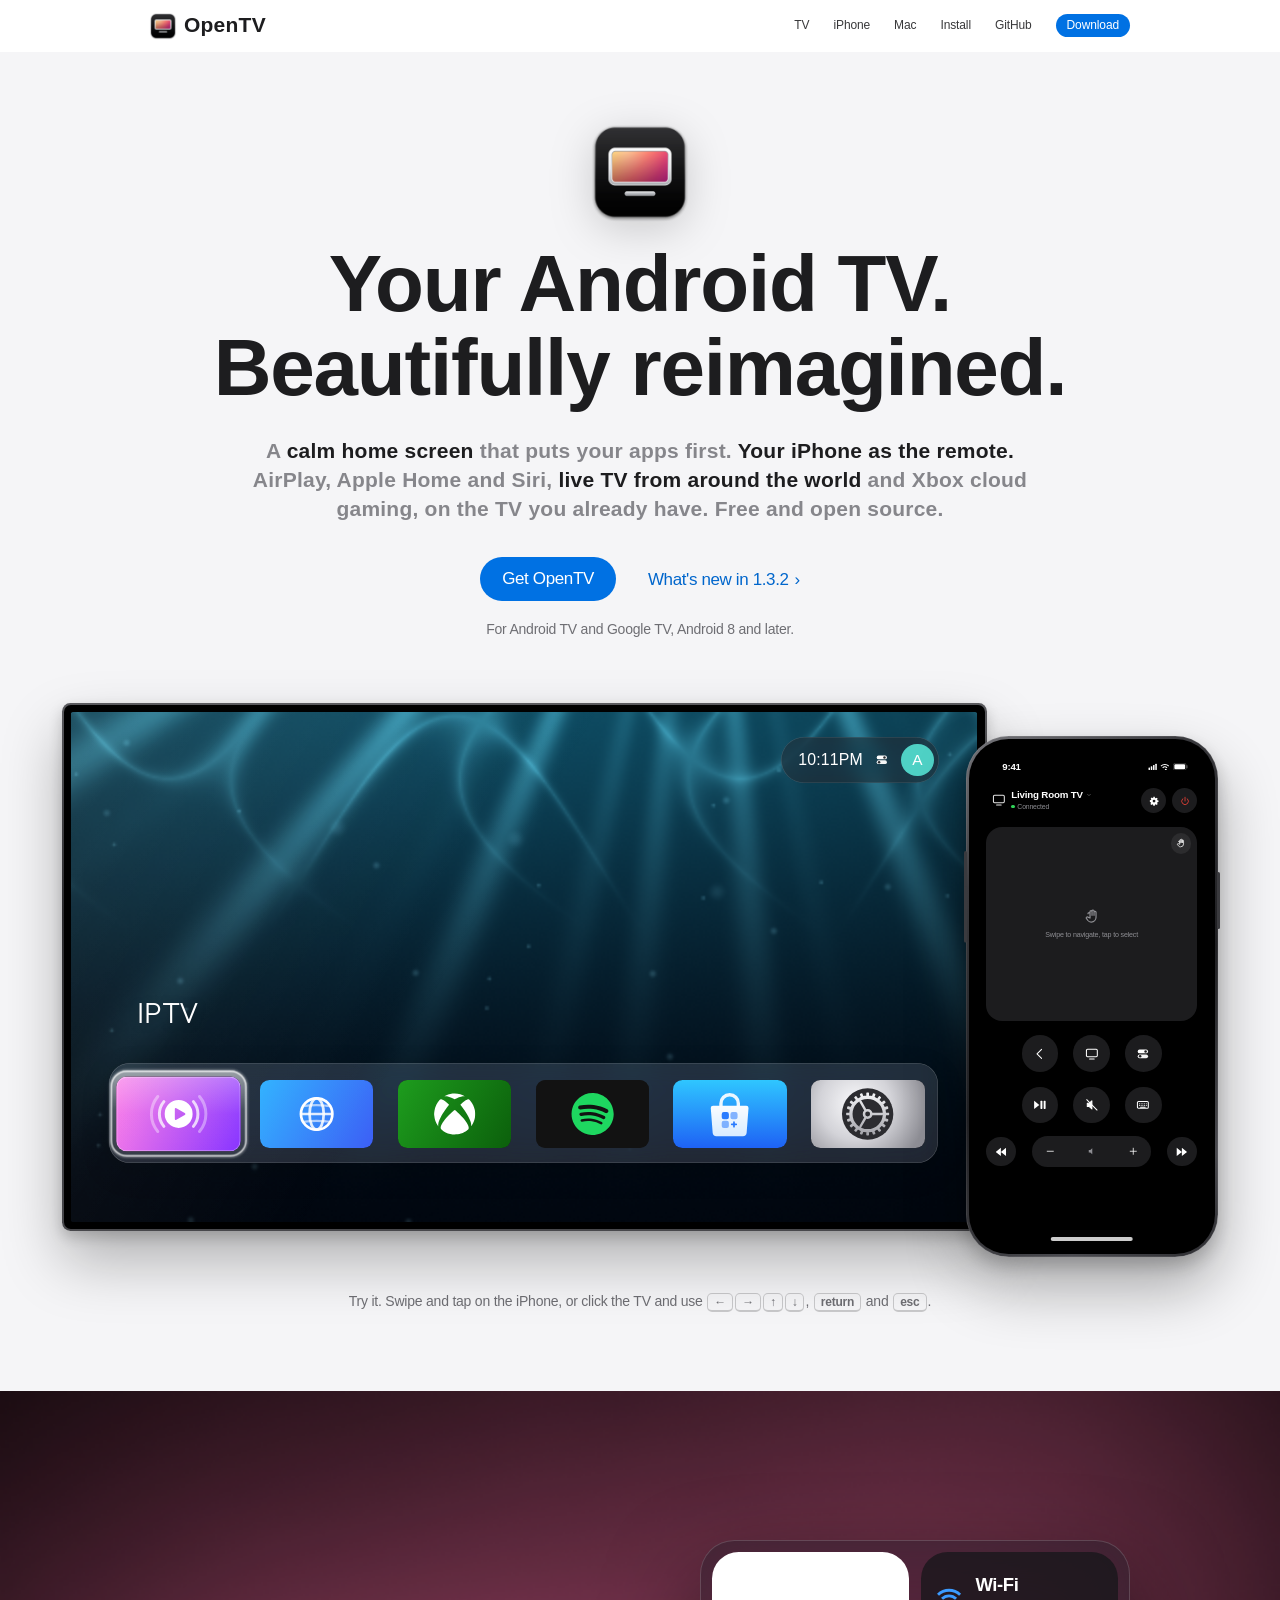
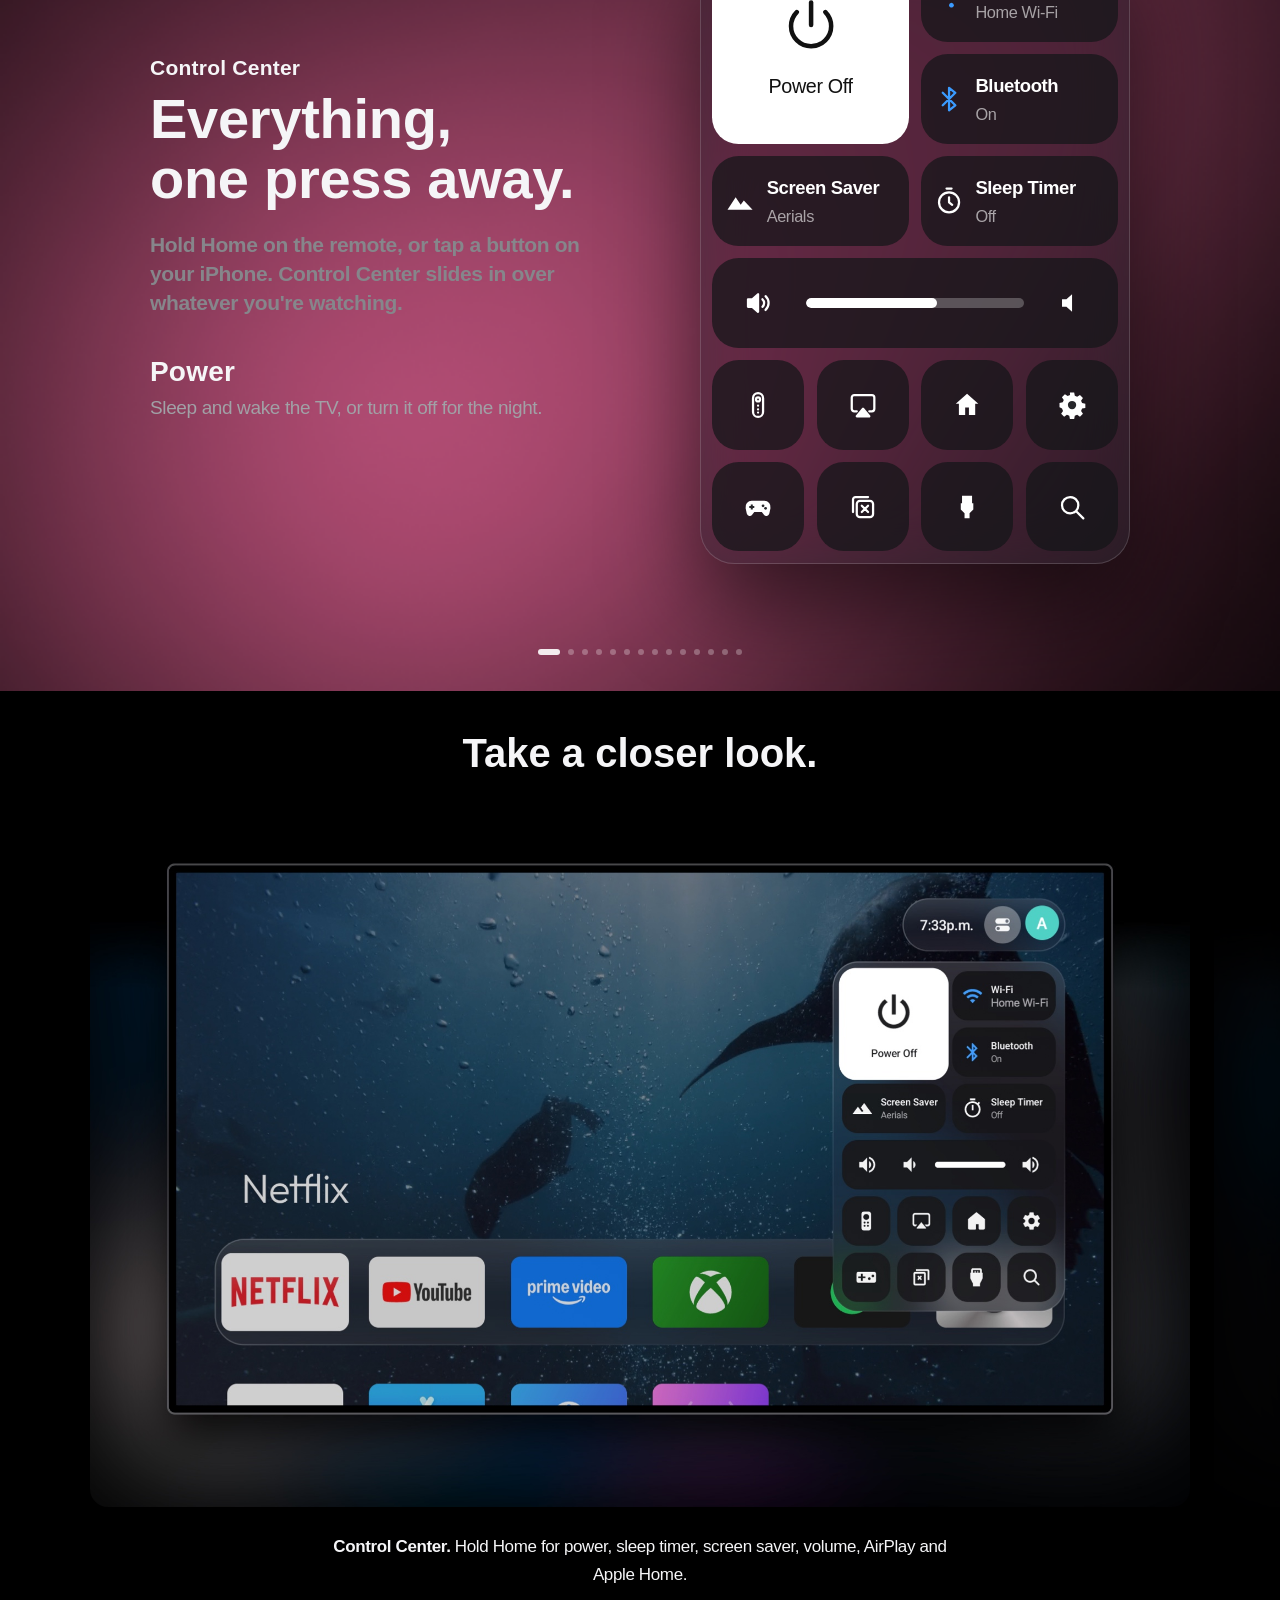
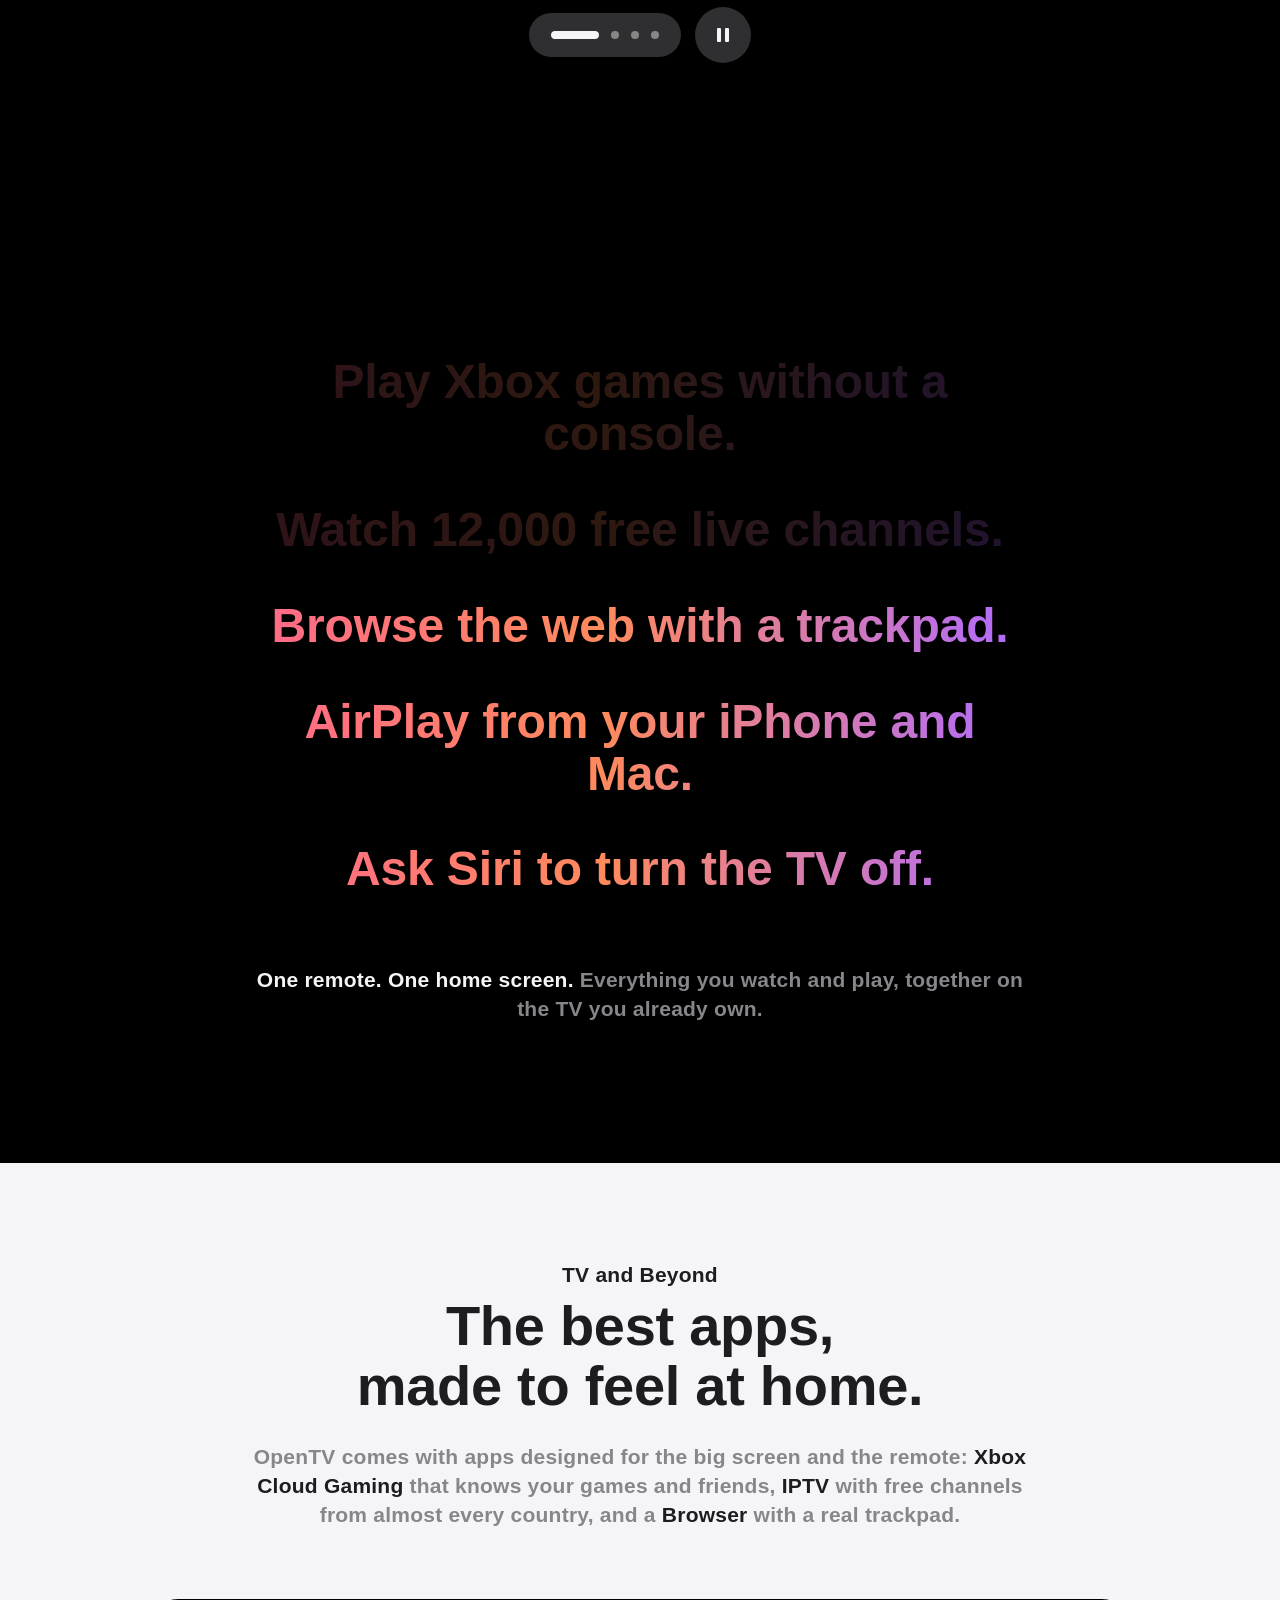
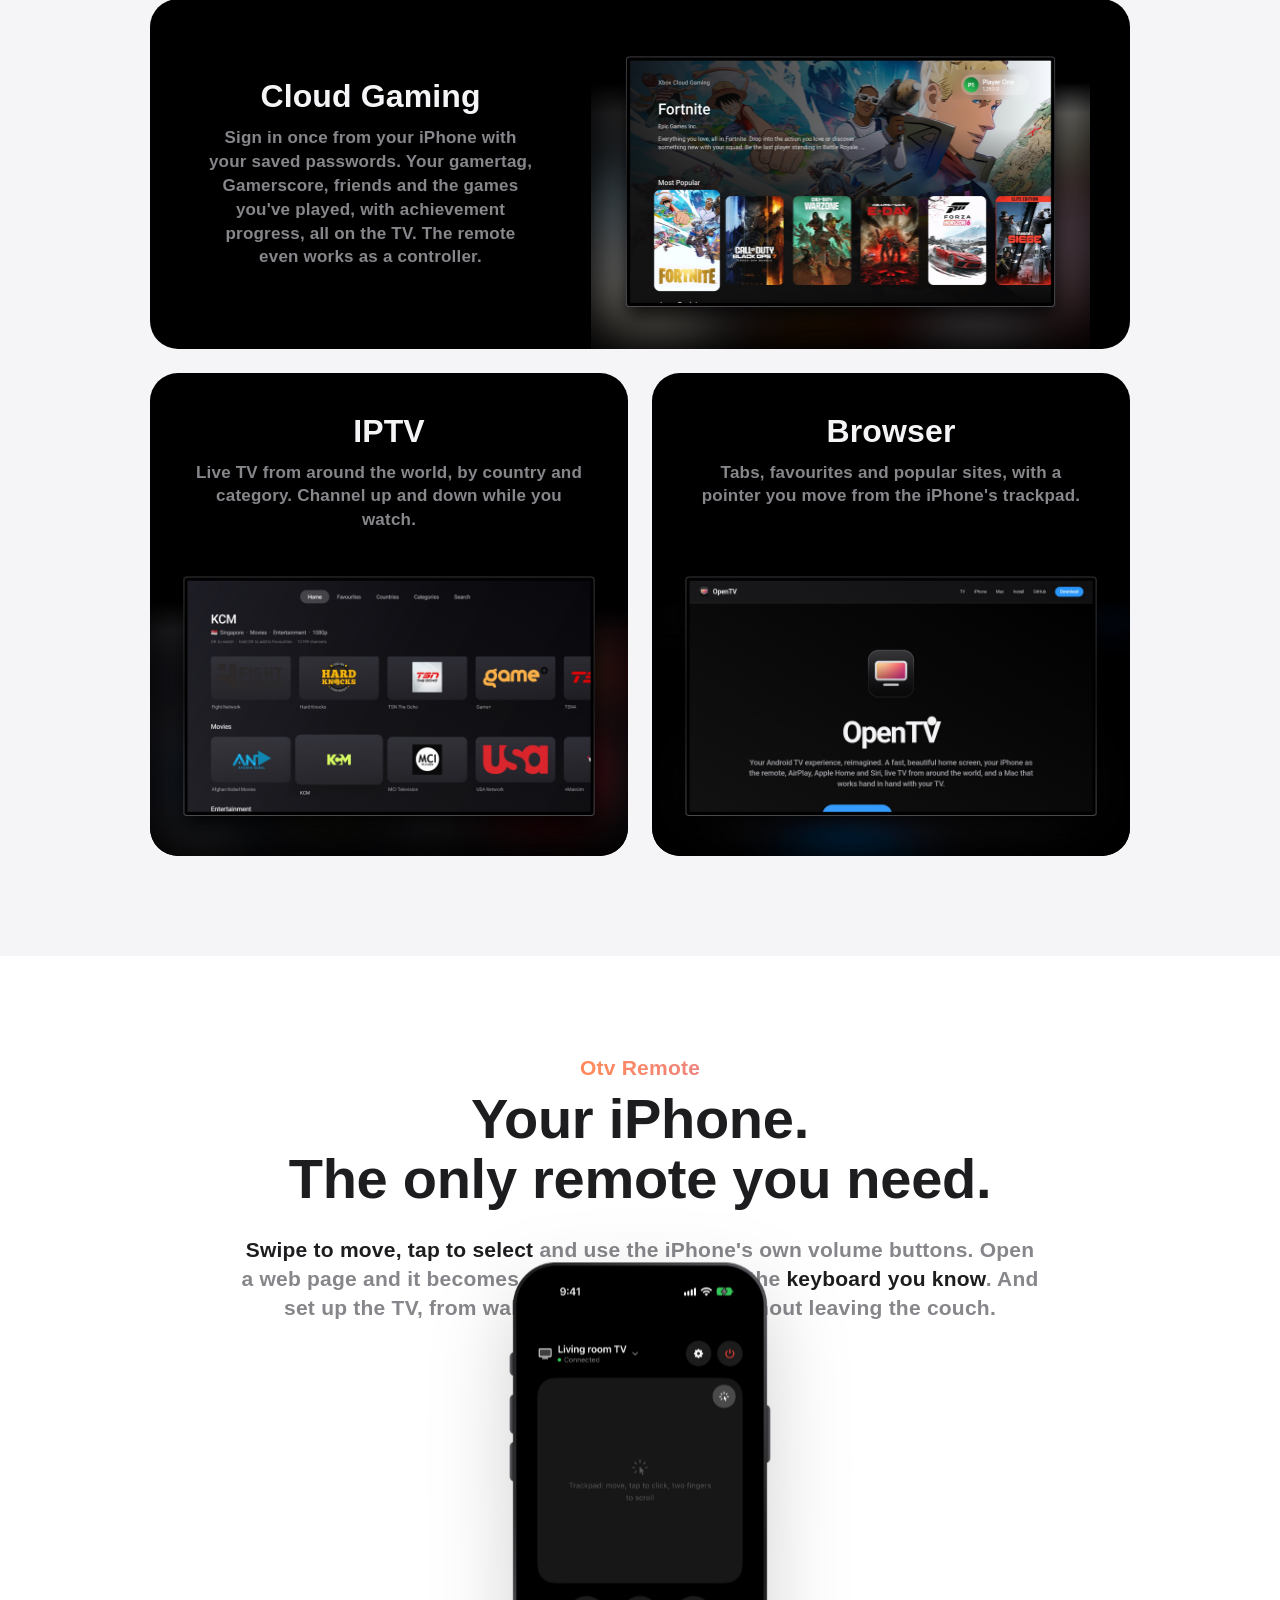
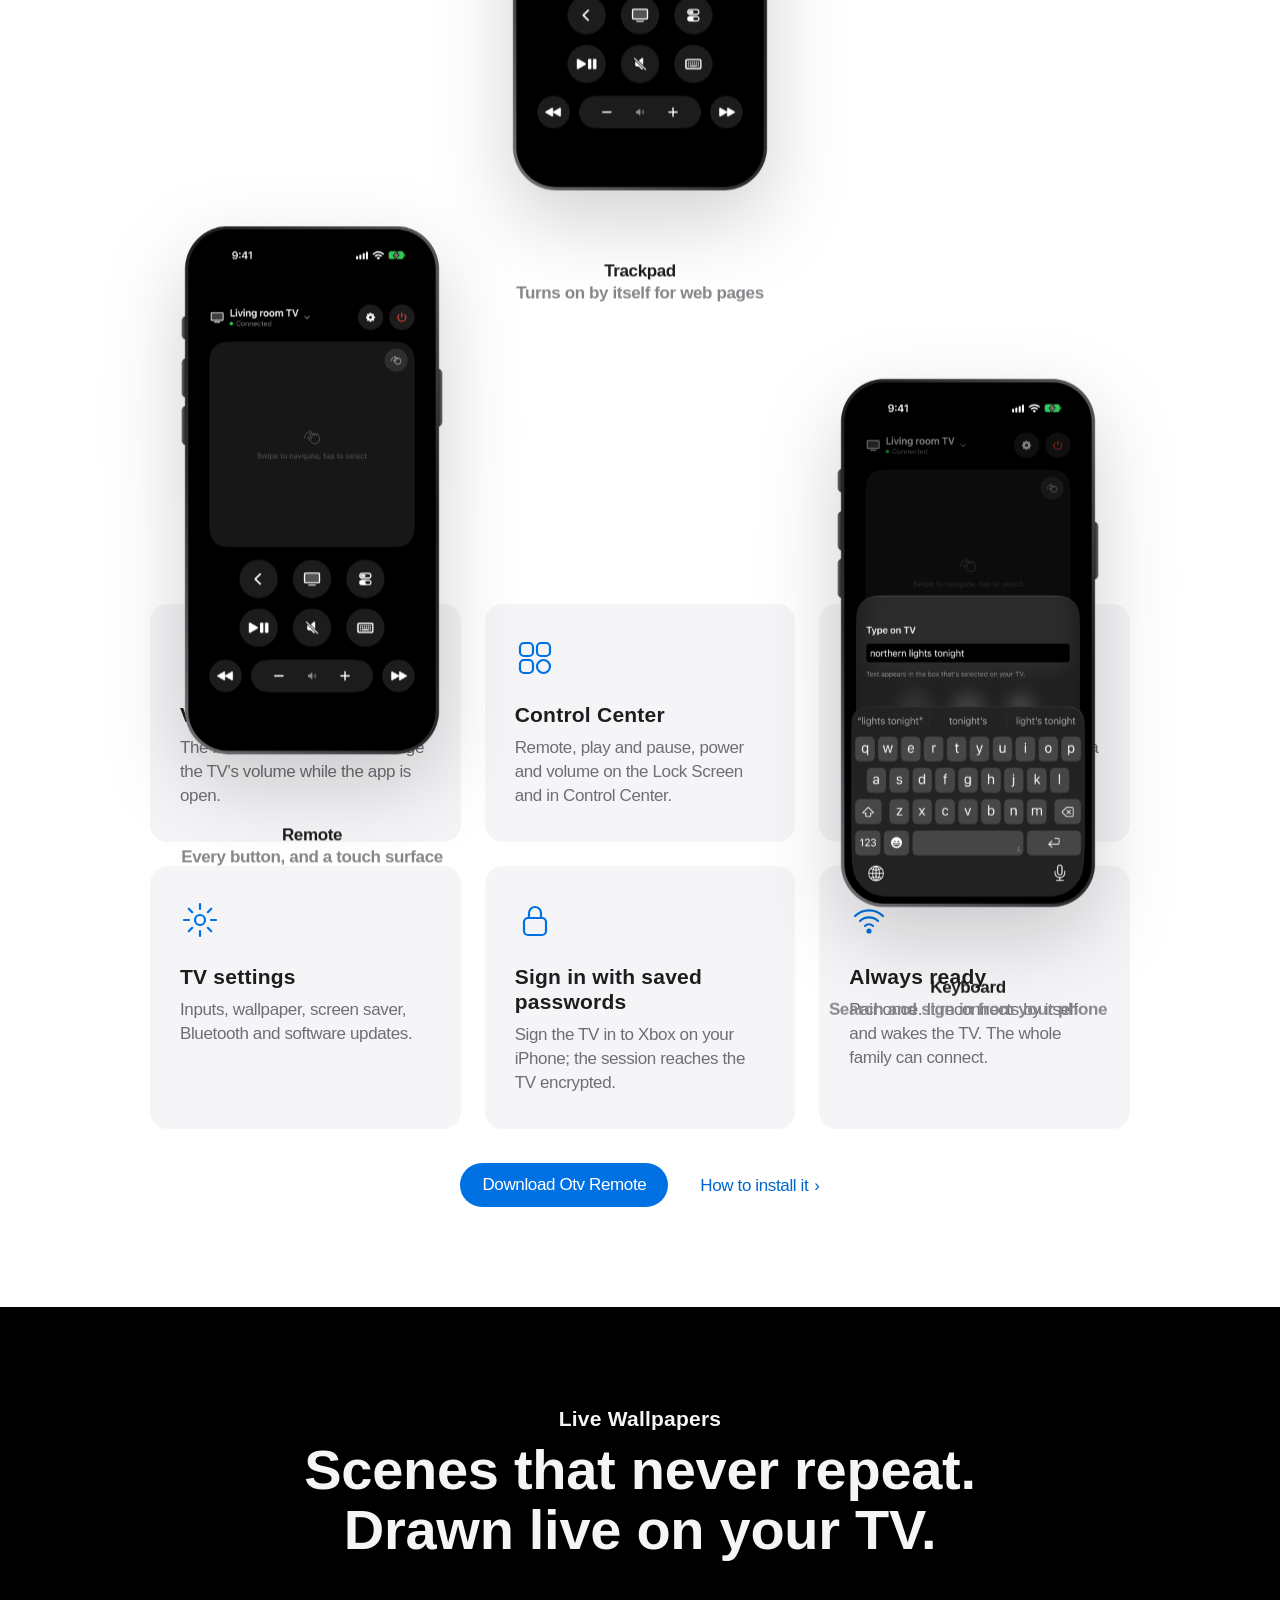
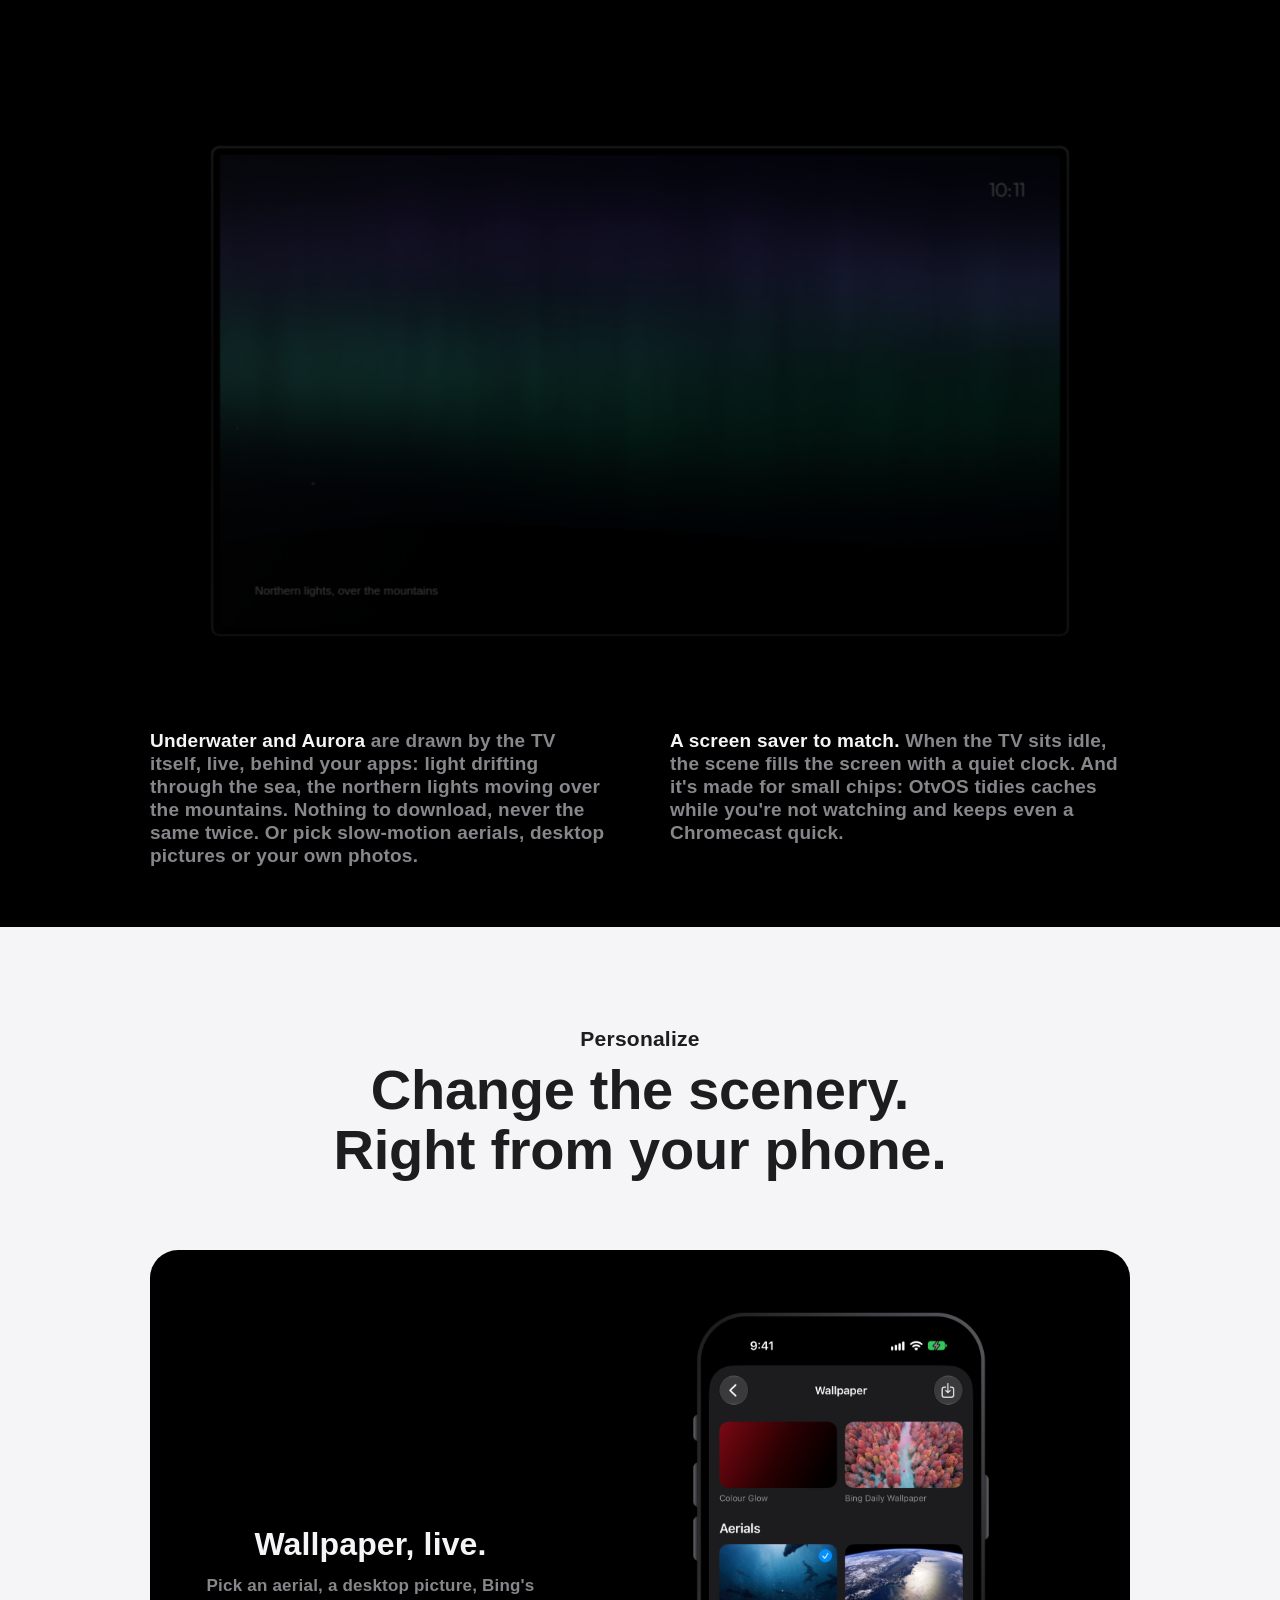
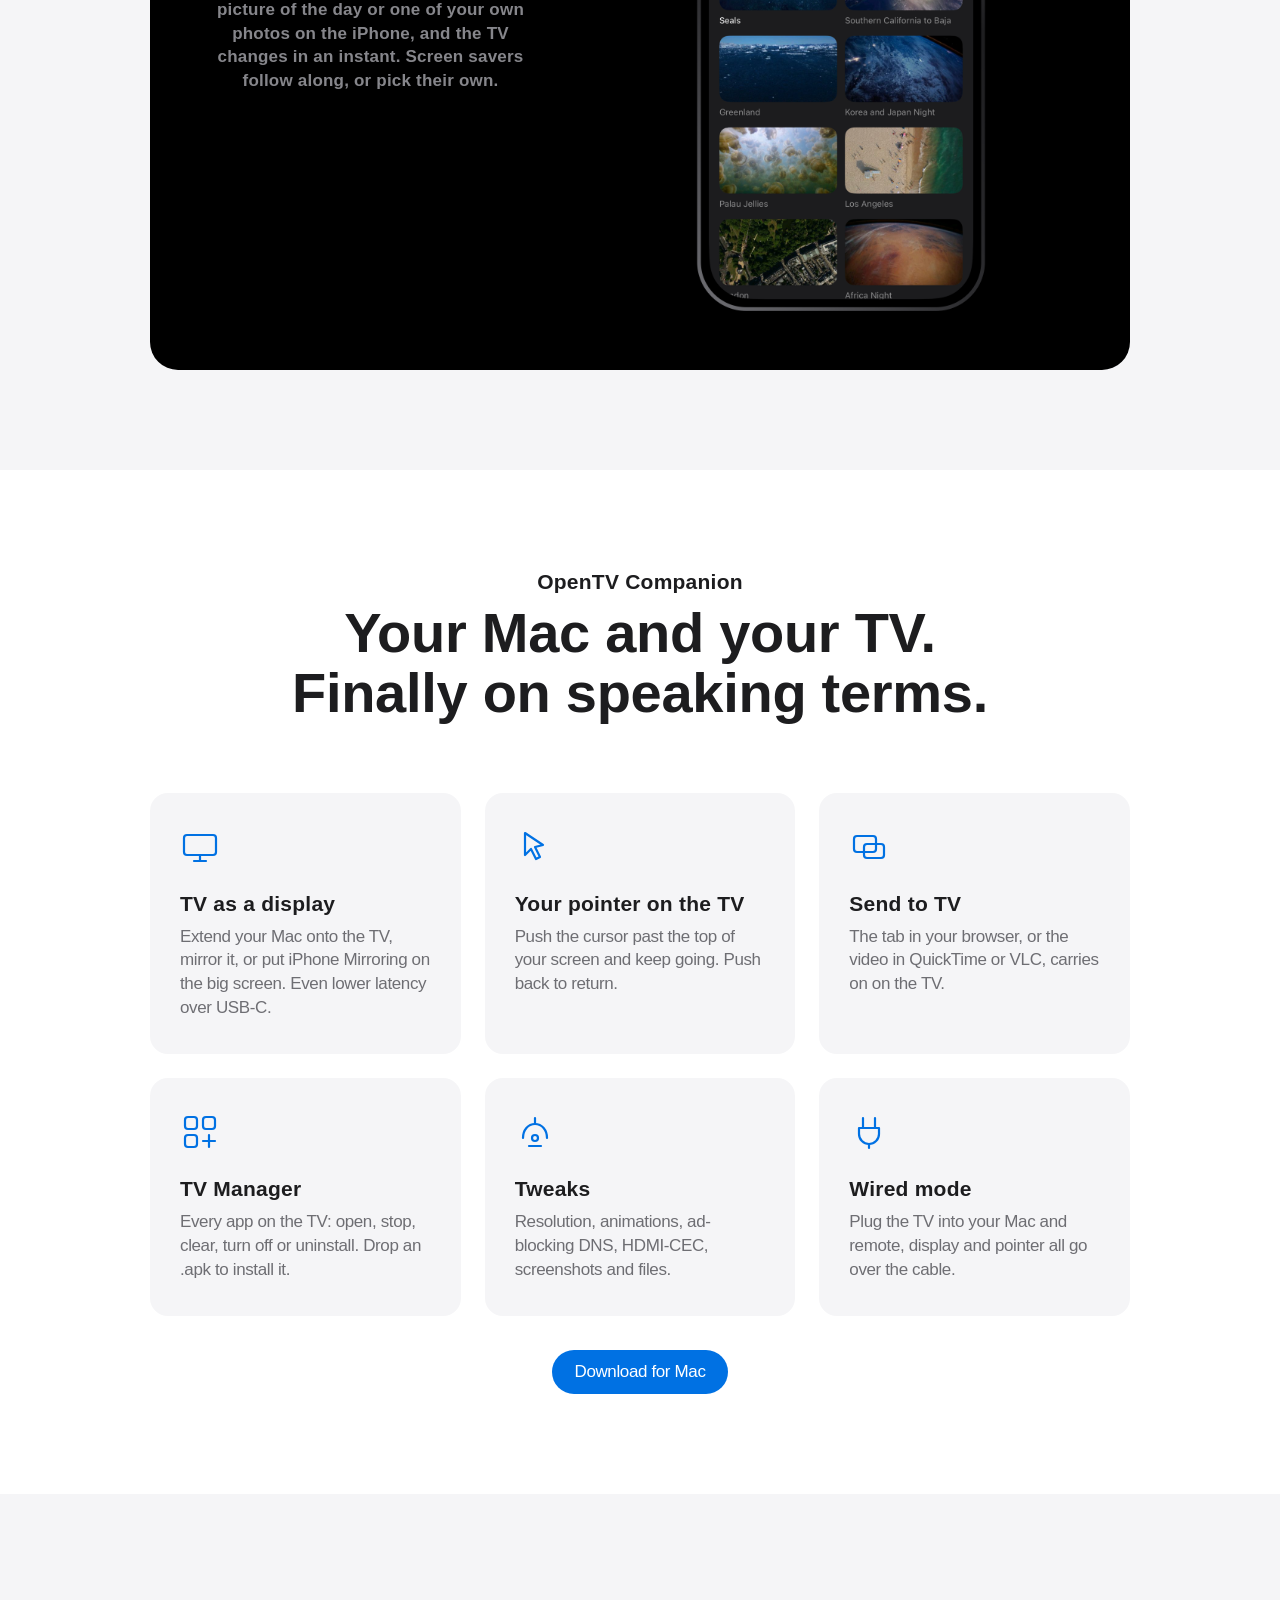
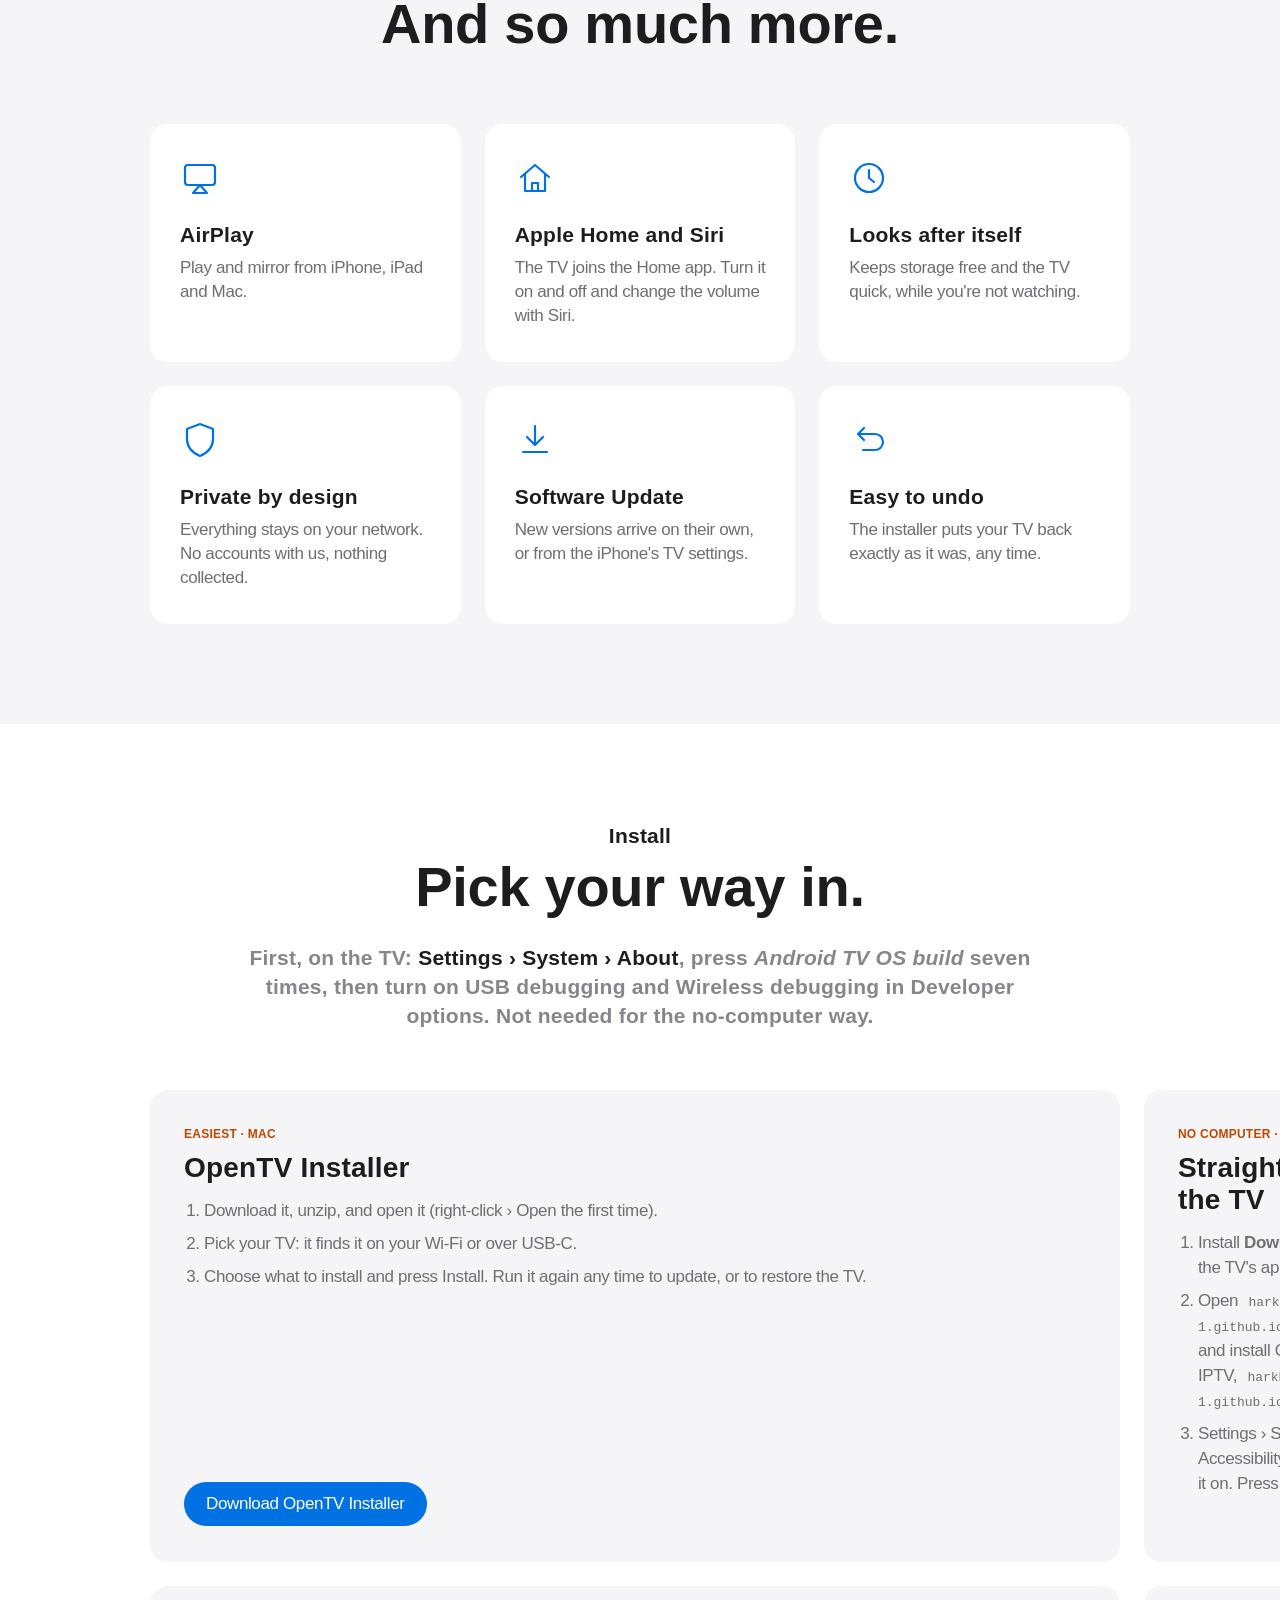
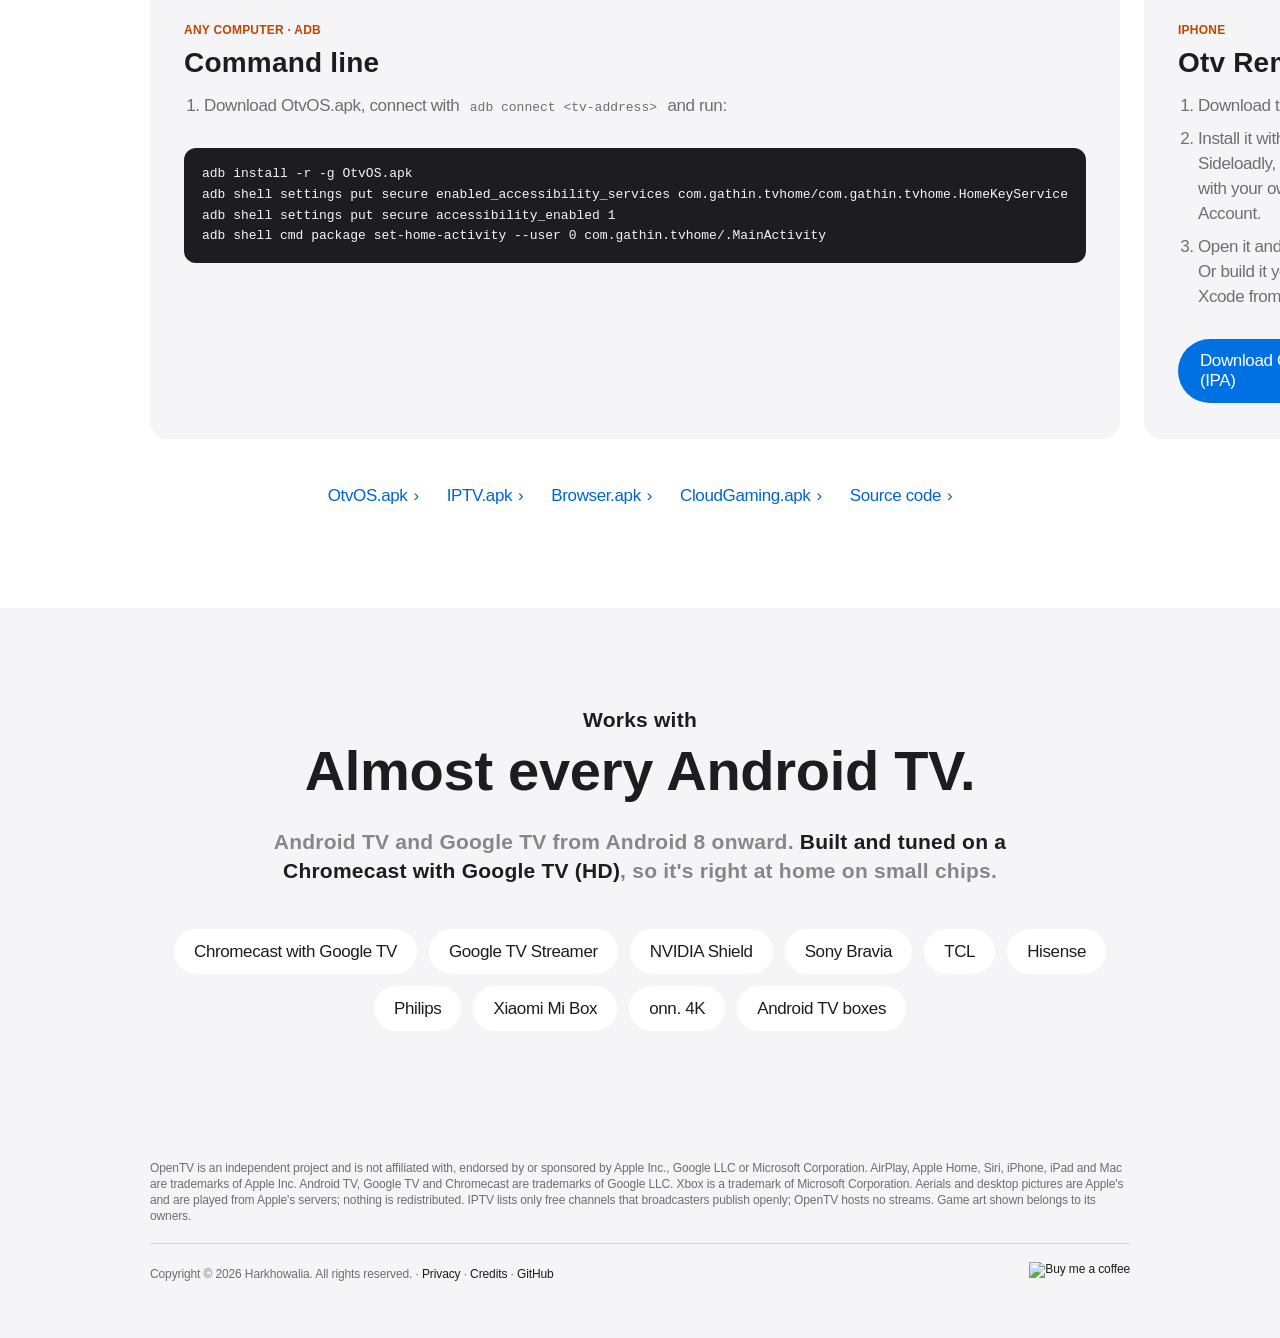
==== commit 3681192b: "Website: Control Center is a normal section; the highlight moves on its own, no pinned scrolling" ====
--- a/docs/index.html
+++ b/docs/index.html
@@ -233,9 +233,9 @@
 footer .row { display: flex; justify-content: space-between; align-items: center; gap: 24px; border-top: 1px solid var(--line); padding-top: 18px; margin-top: 18px; flex-wrap: wrap; }
 footer .coffee img { height: 36px; }
 
-/* ---- Control Center: the panel rises in whole, then a highlight walks through its controls as you scroll ---- */
-.ccshow { position: relative; height: 520vh; background: #000; padding: 0; color: #f5f5f7; }
-.ccshow-sticky { position: sticky; top: 0; height: 100vh; height: 100svh; overflow: hidden; display: grid; align-items: center; }
+/* ---- Control Center: the panel rises in whole, then a highlight drifts through its controls on its own ---- */
+.ccshow { position: relative; background: #000; padding: 0; color: #f5f5f7; }
+.ccshow-sticky { position: relative; min-height: 100vh; min-height: 100svh; overflow: hidden; display: grid; align-items: center; padding: 40px 0 70px; }
 .ccshow-glow { position: absolute; inset: 0; width: 100%; height: 100%; opacity: .9; }
 .ccshow-grid { position: relative; width: var(--content); max-width: calc(100% - 44px); margin: 0 auto; display: grid; grid-template-columns: 1fr minmax(300px, 430px); gap: 70px; align-items: center; padding-top: var(--nav-h); }
 .ccshow-text .headline { color: #f5f5f7; }
@@ -278,7 +278,6 @@
 .ccshow-dots i.on { width: 22px; background: rgba(255,255,255,.9); }
 @media (max-width: 1068px) { .ccshow-grid { gap: 40px; grid-template-columns: 1fr minmax(260px, 360px); } }
 @media (max-width: 734px) {
-  .ccshow { height: 480vh; }
   .ccshow-grid { grid-template-columns: 1fr; gap: 18px; text-align: center; align-content: center; }
   .ccshow-text .headline { font-size: 32px; }
   .ccshow-lede { display: none; }
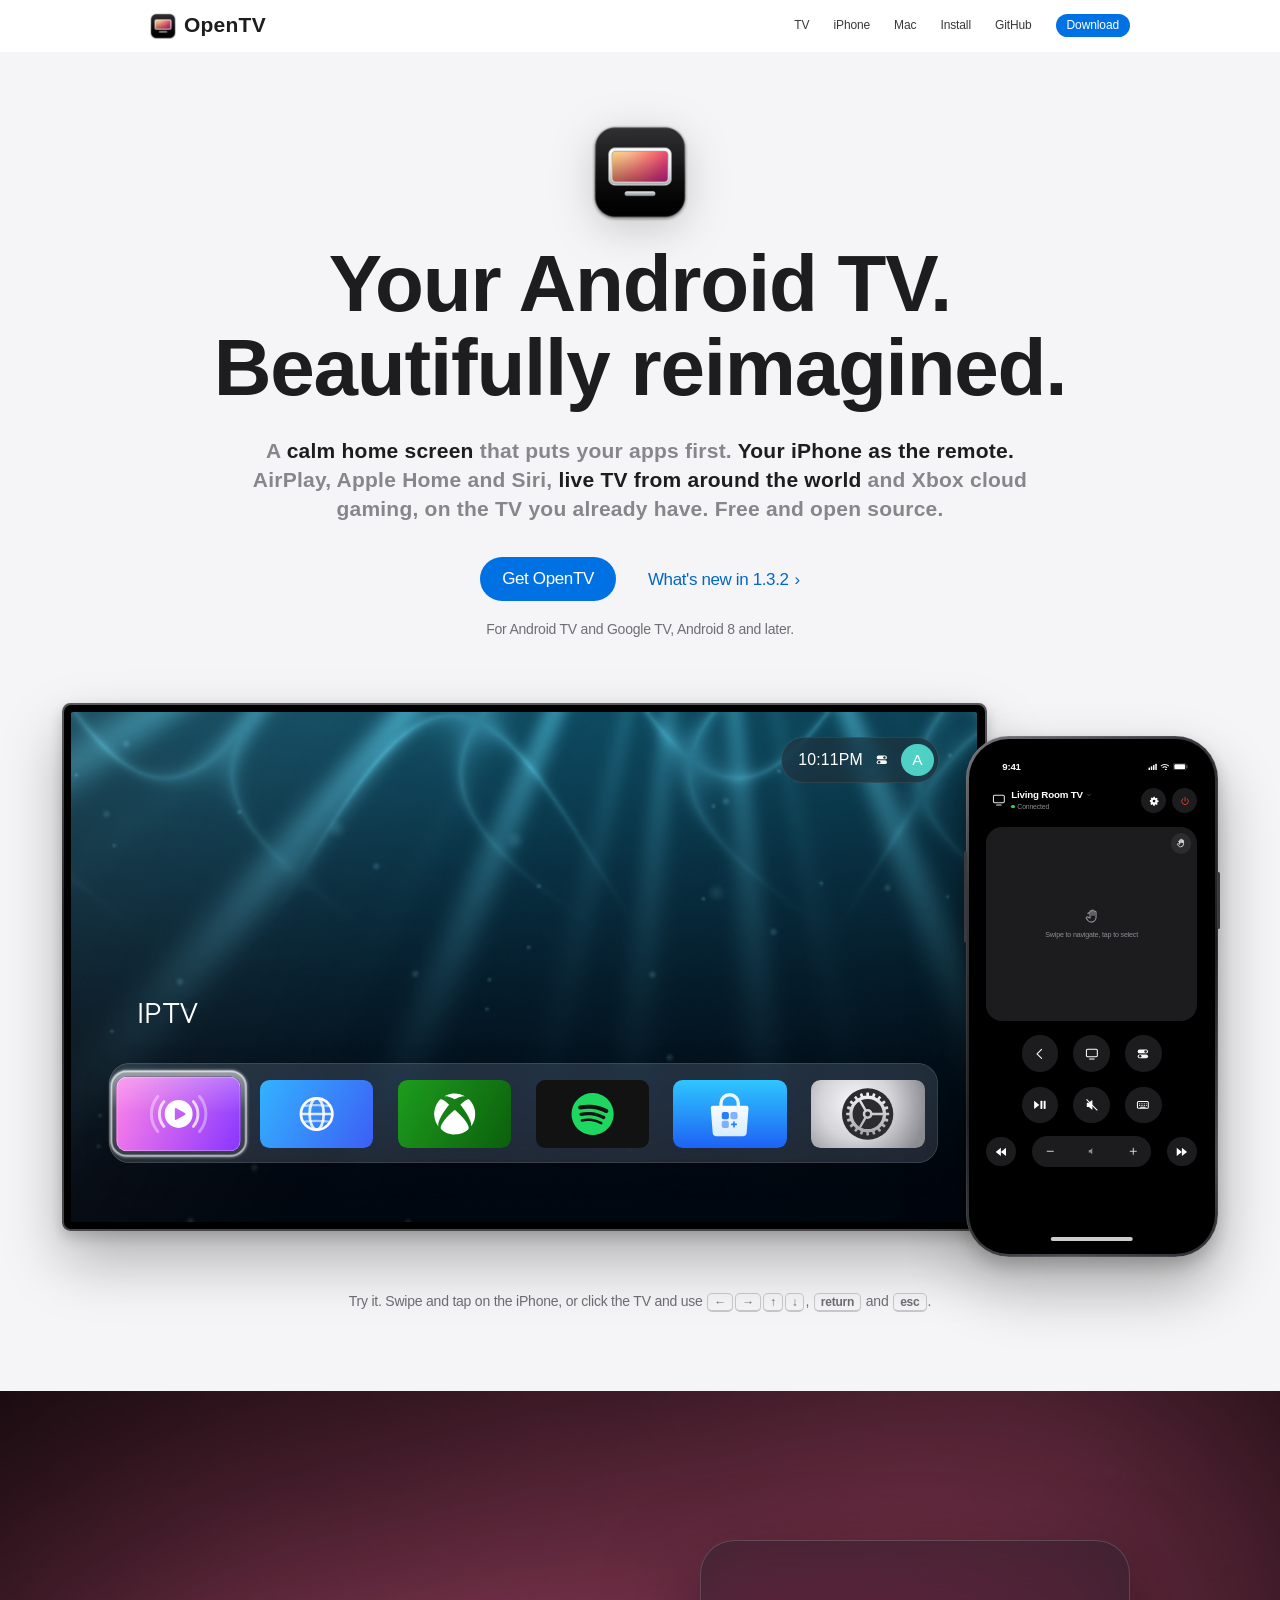
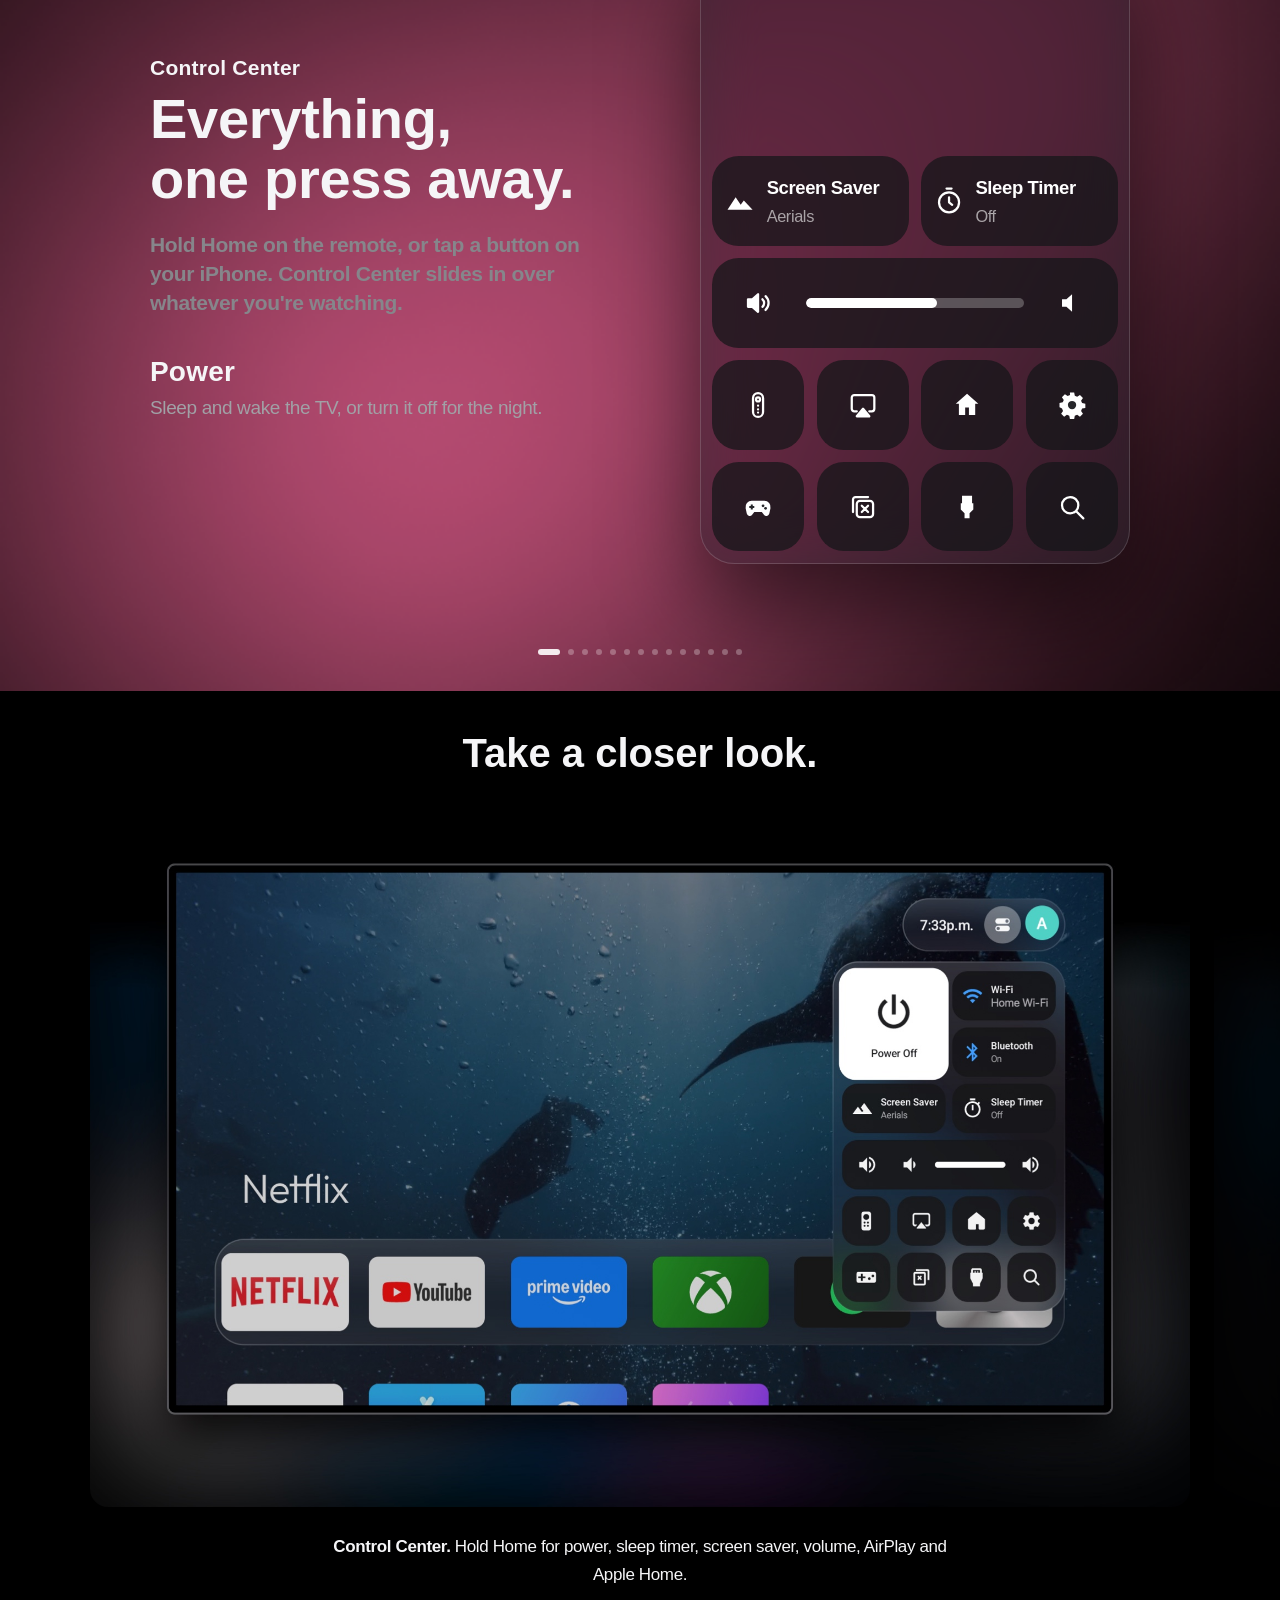
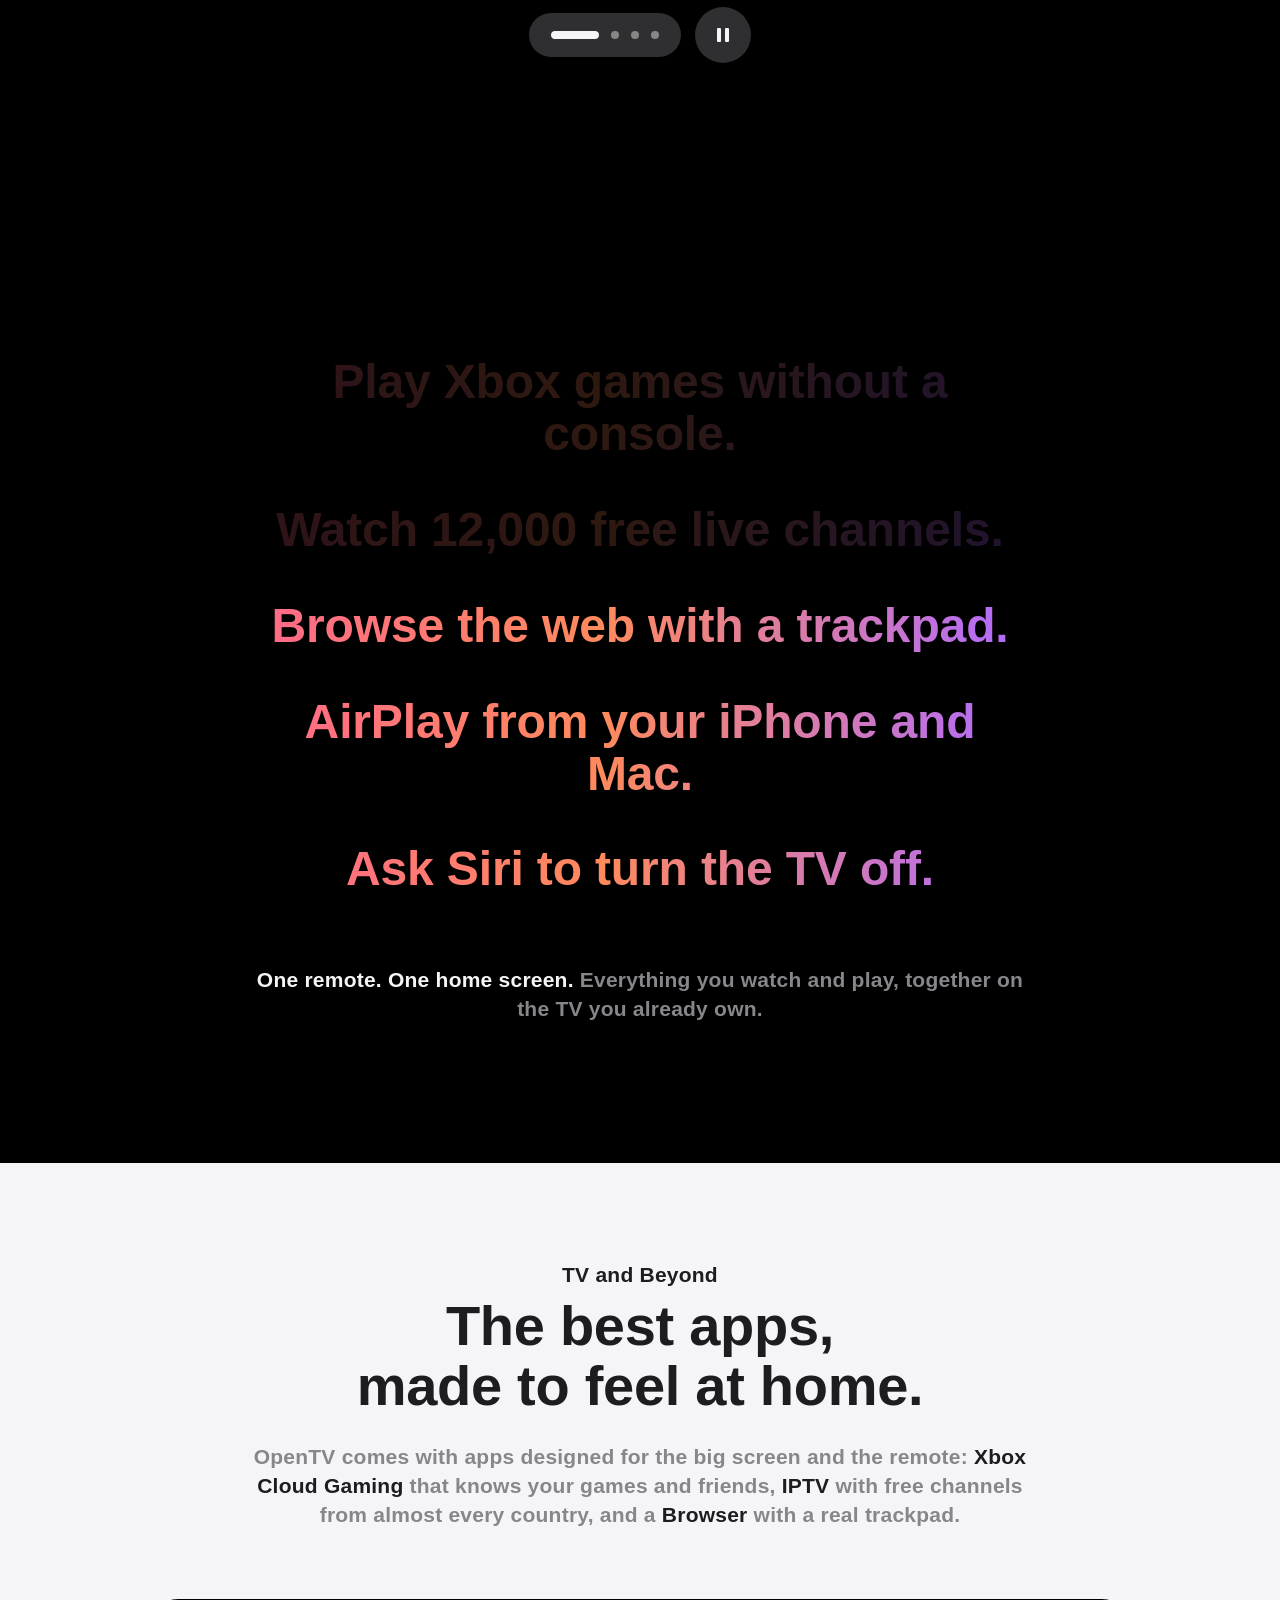
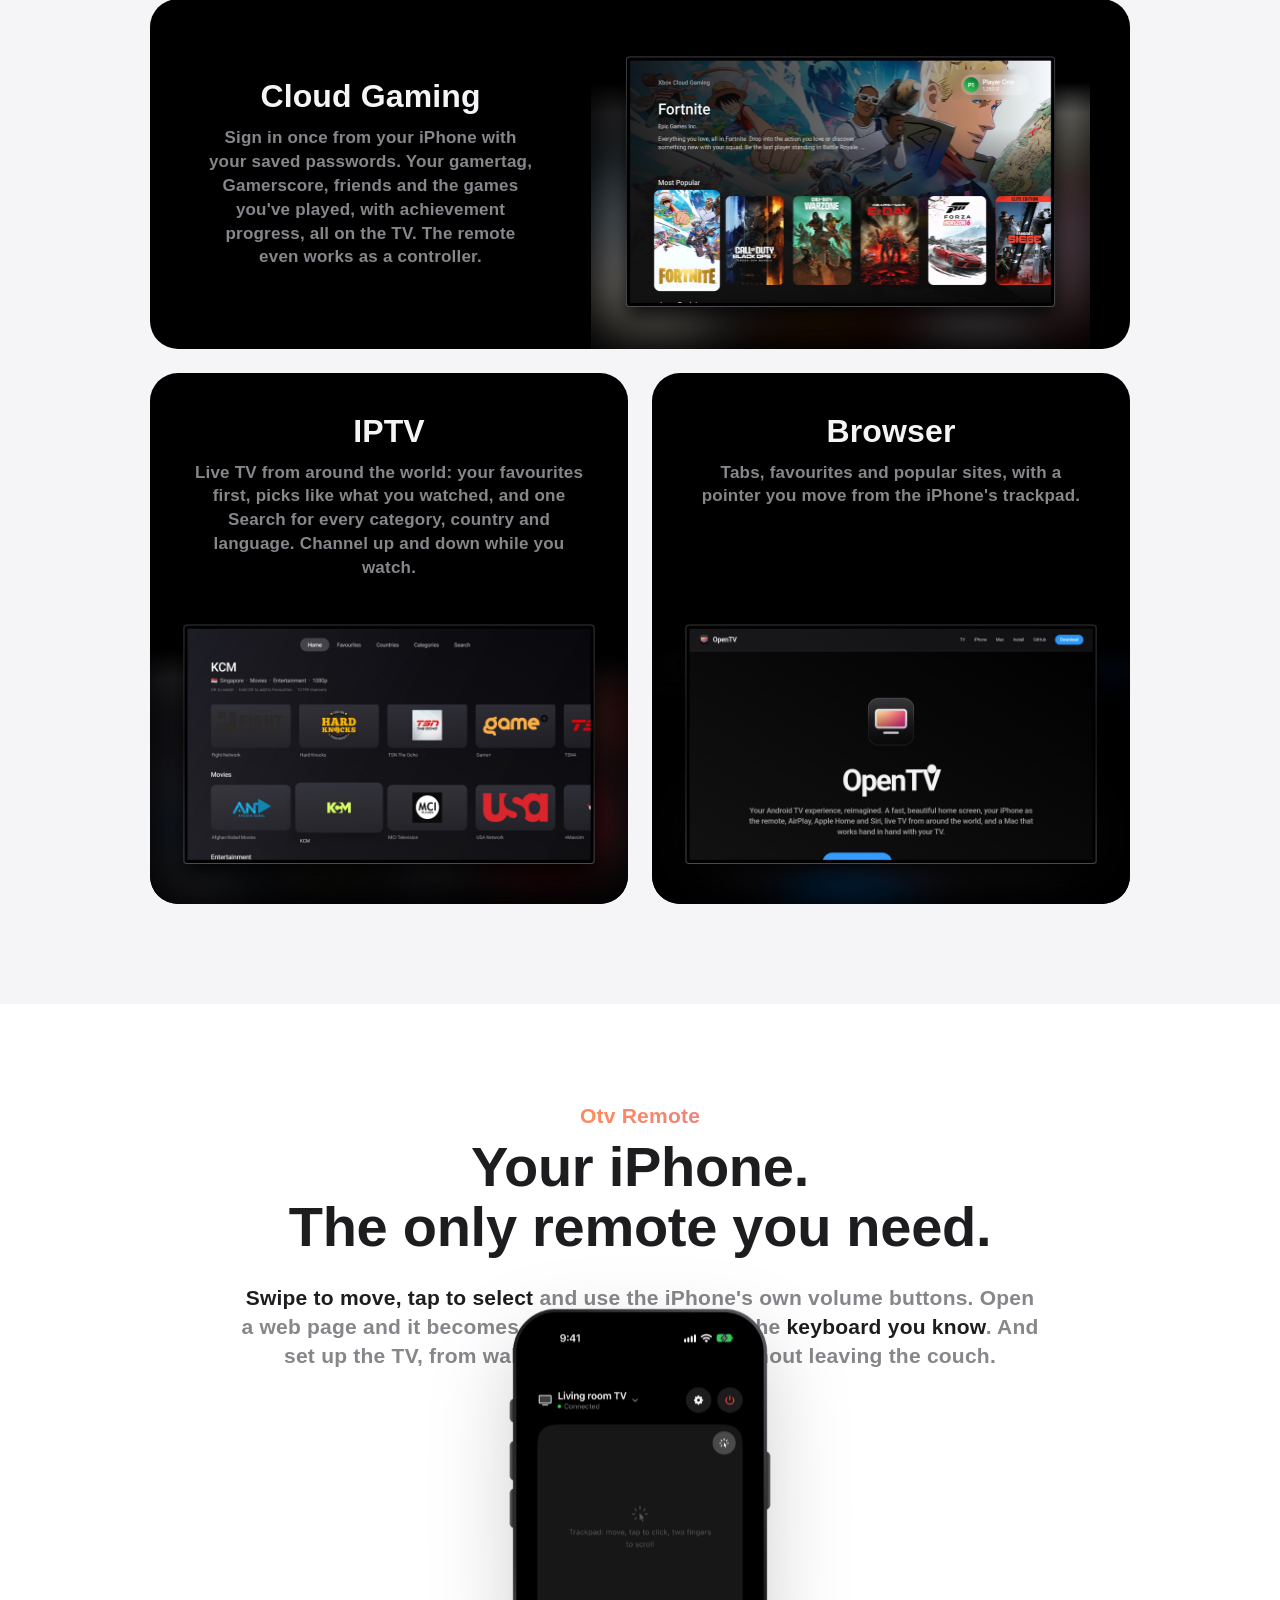
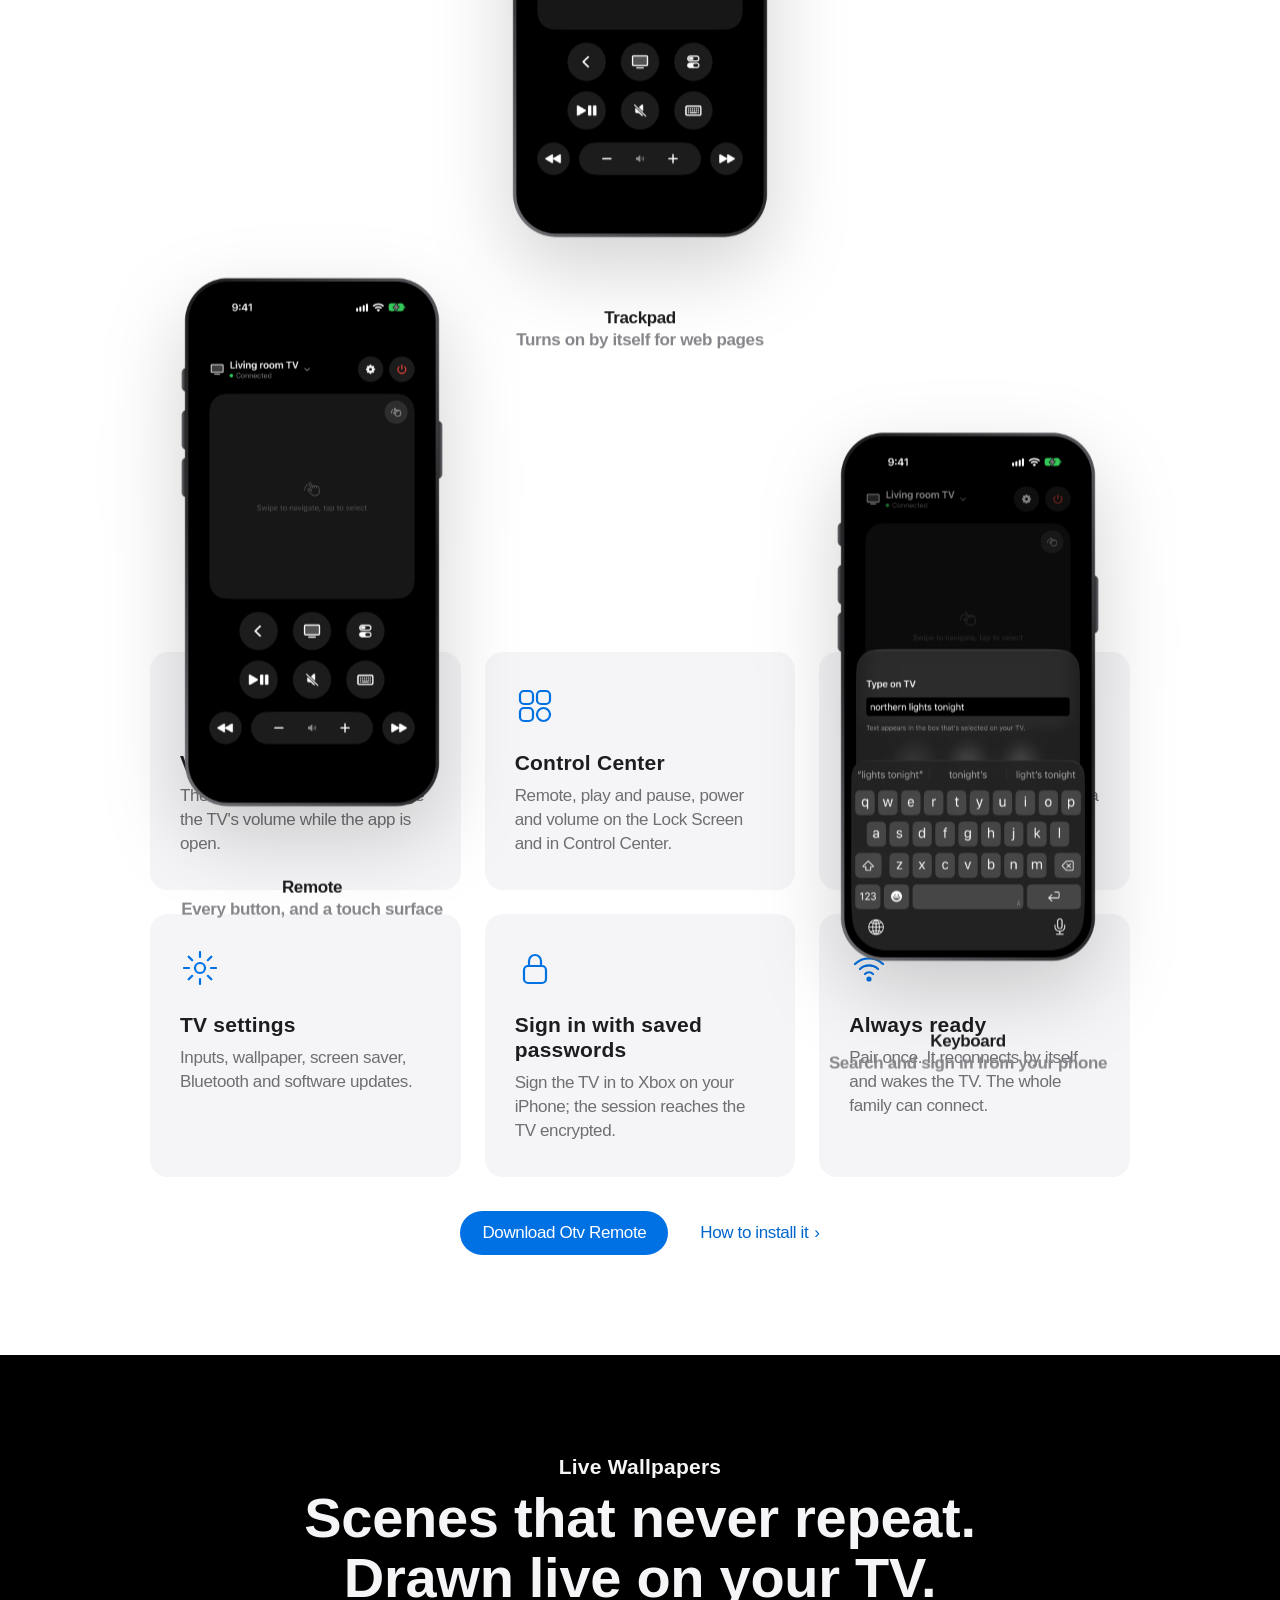
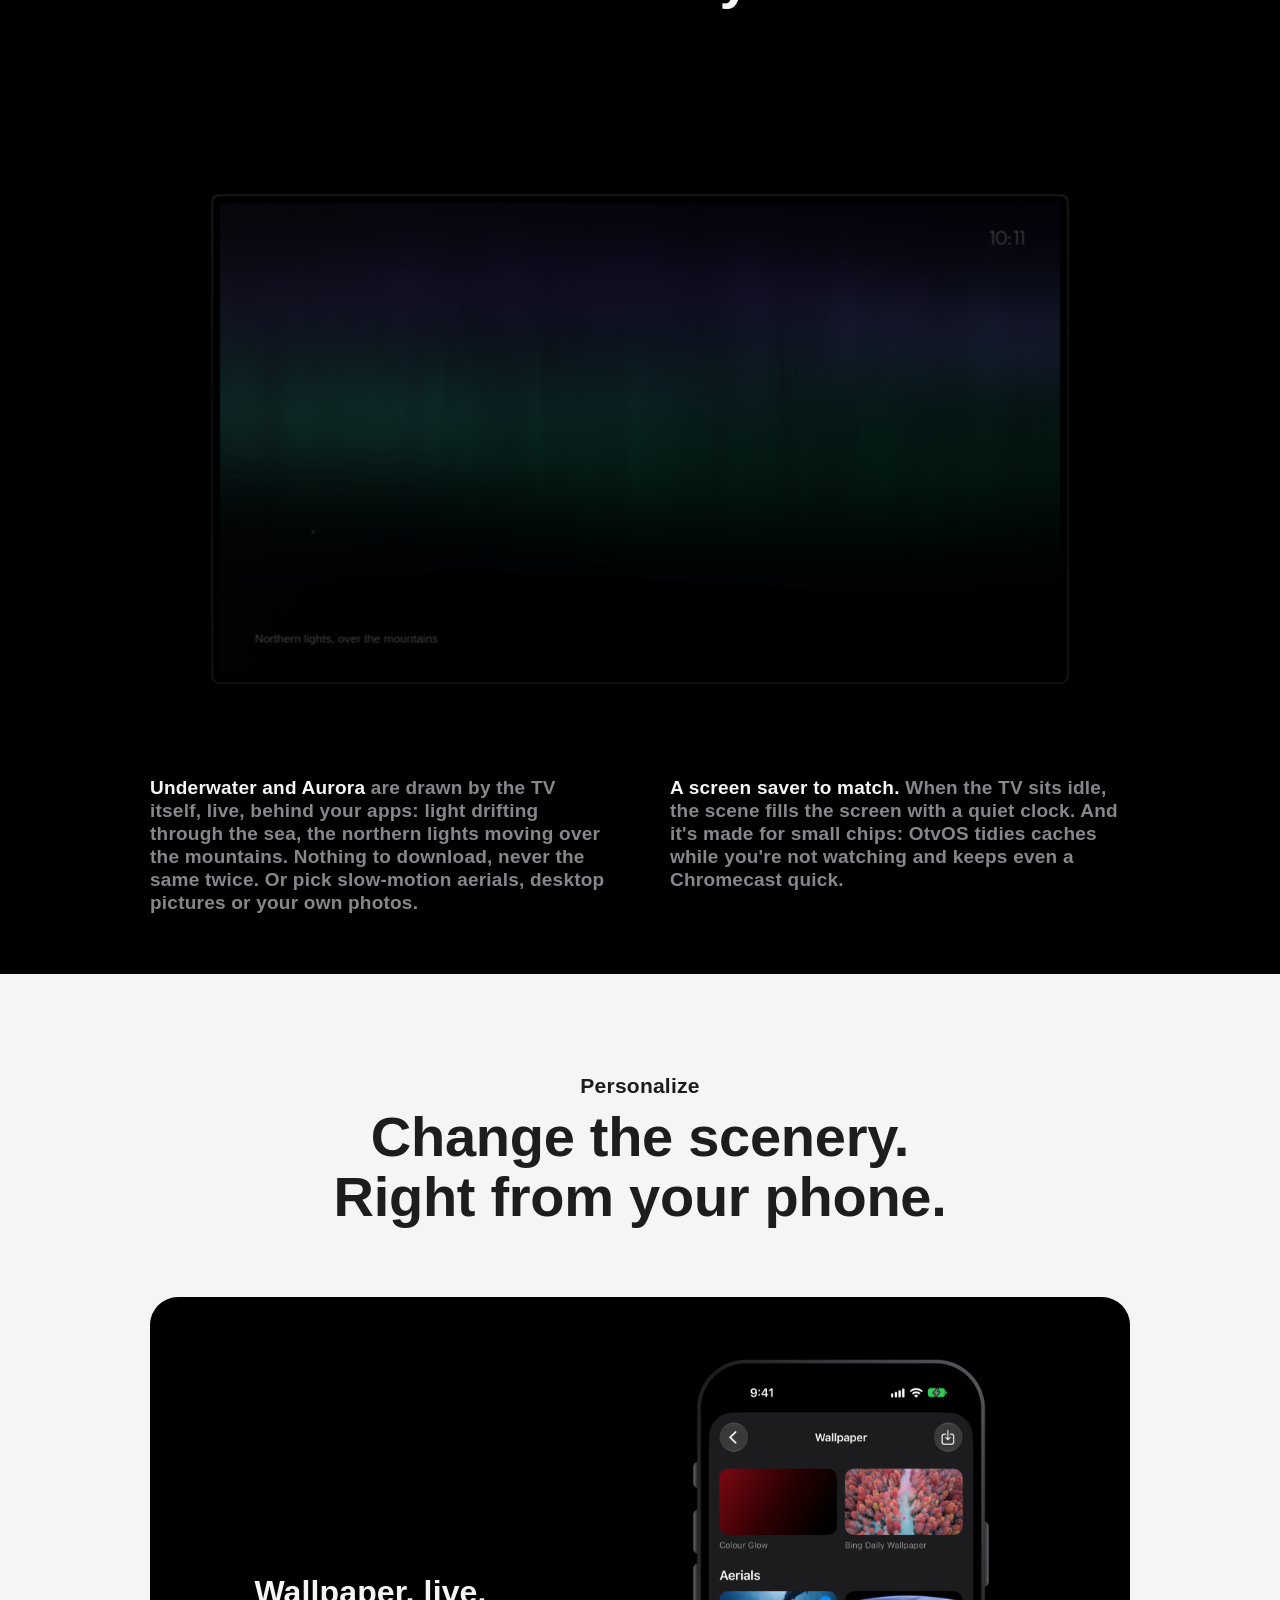
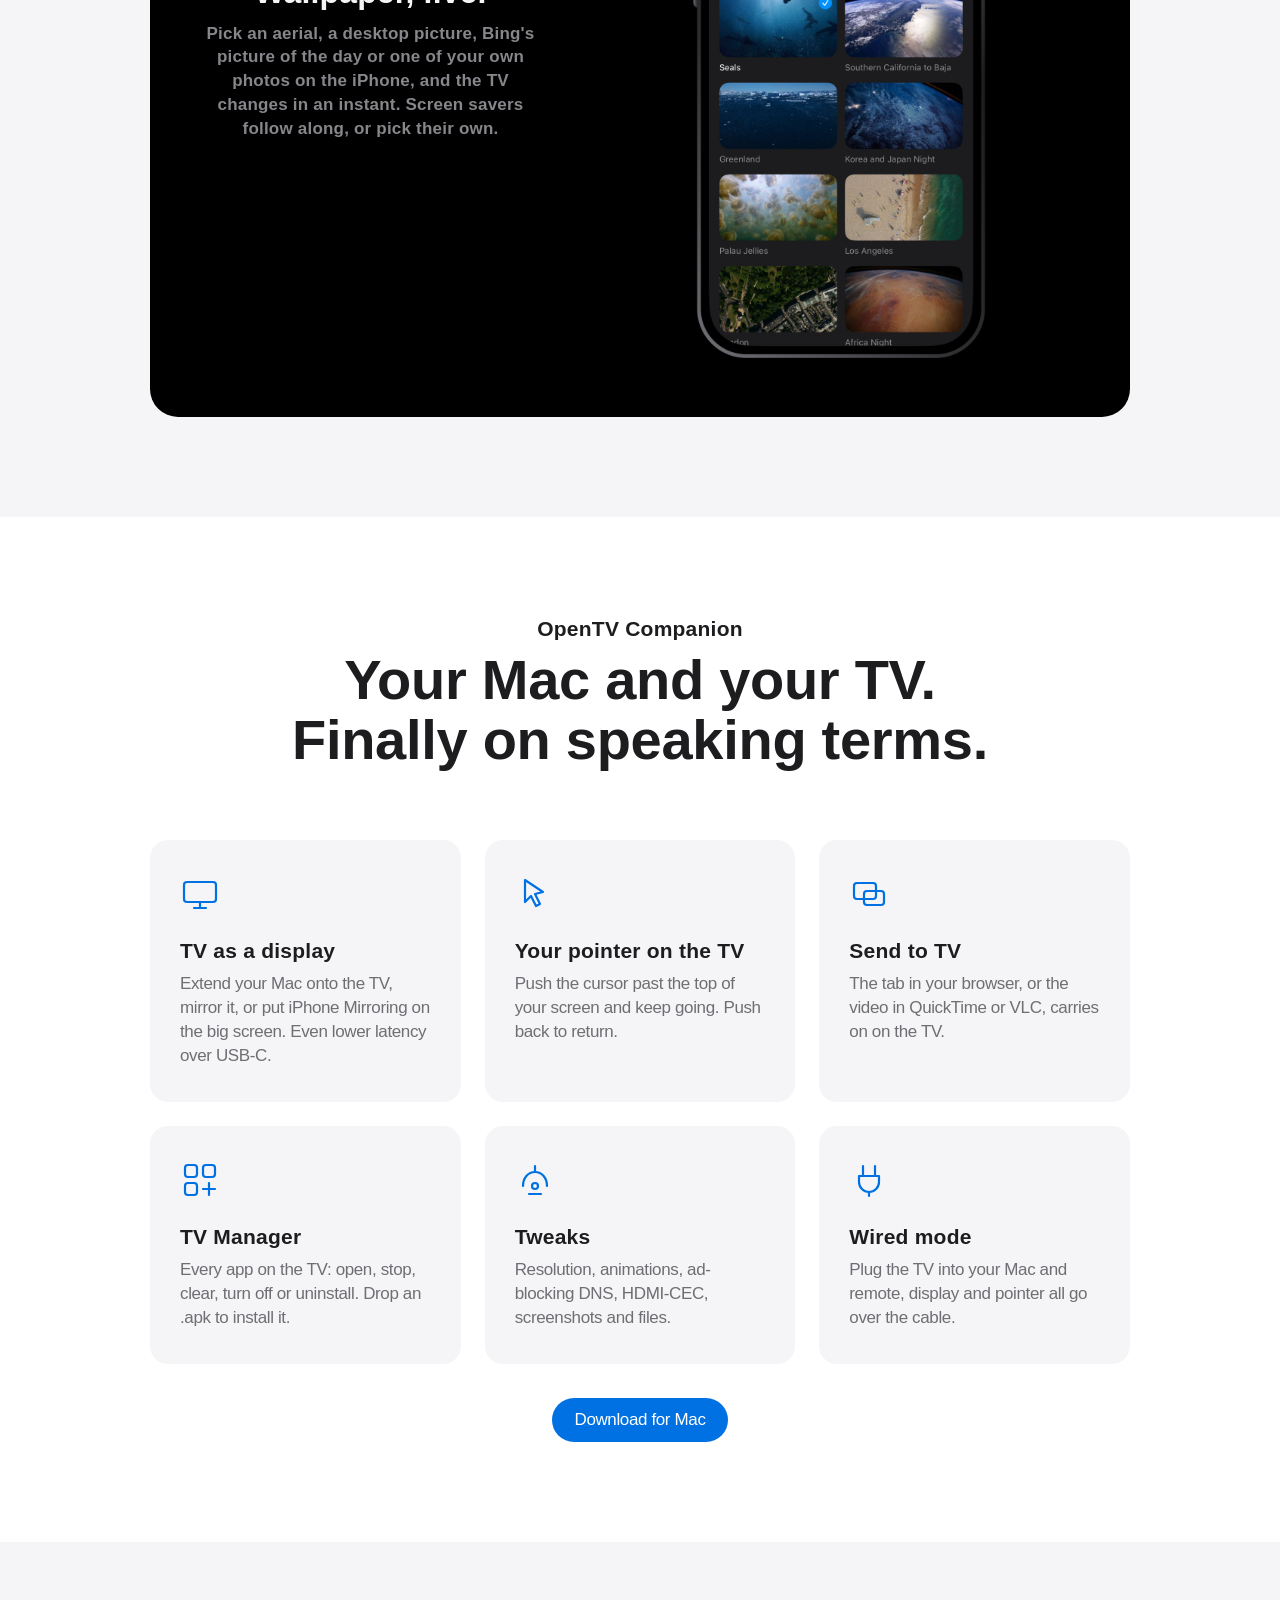
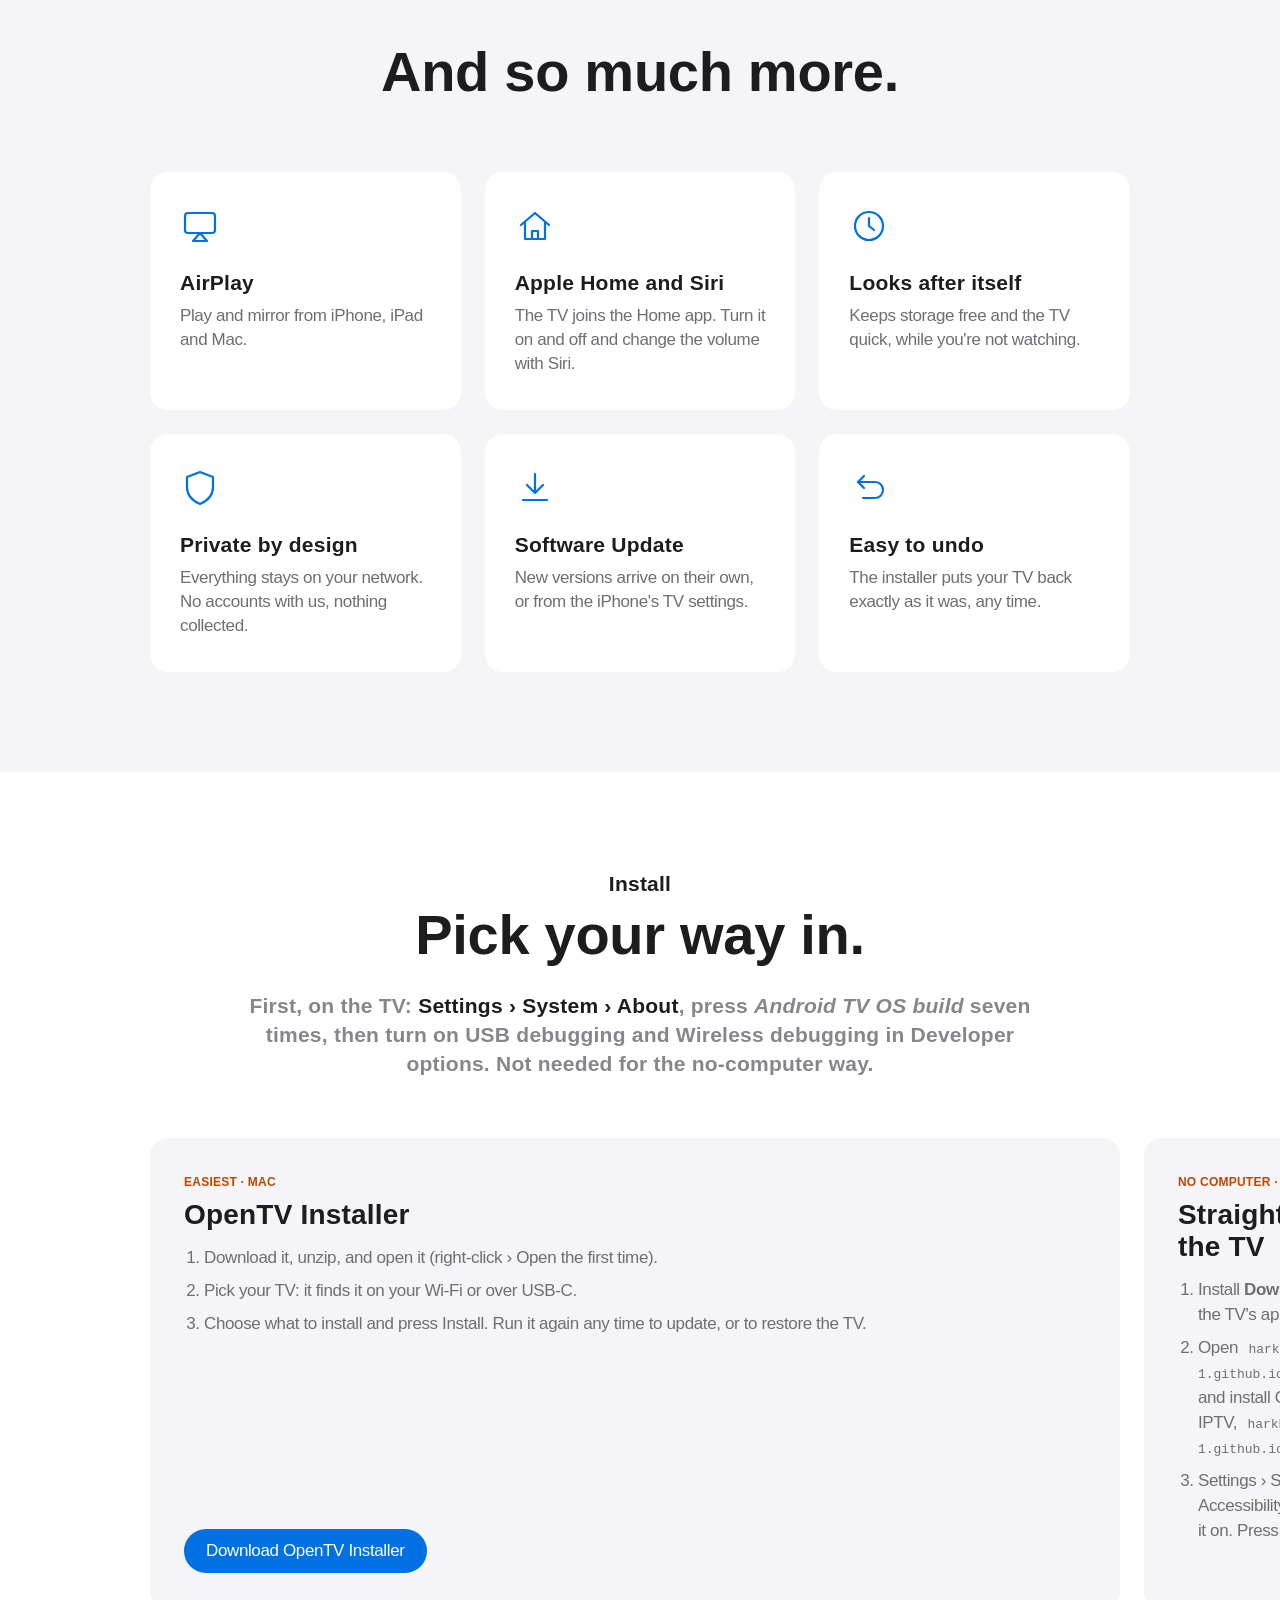
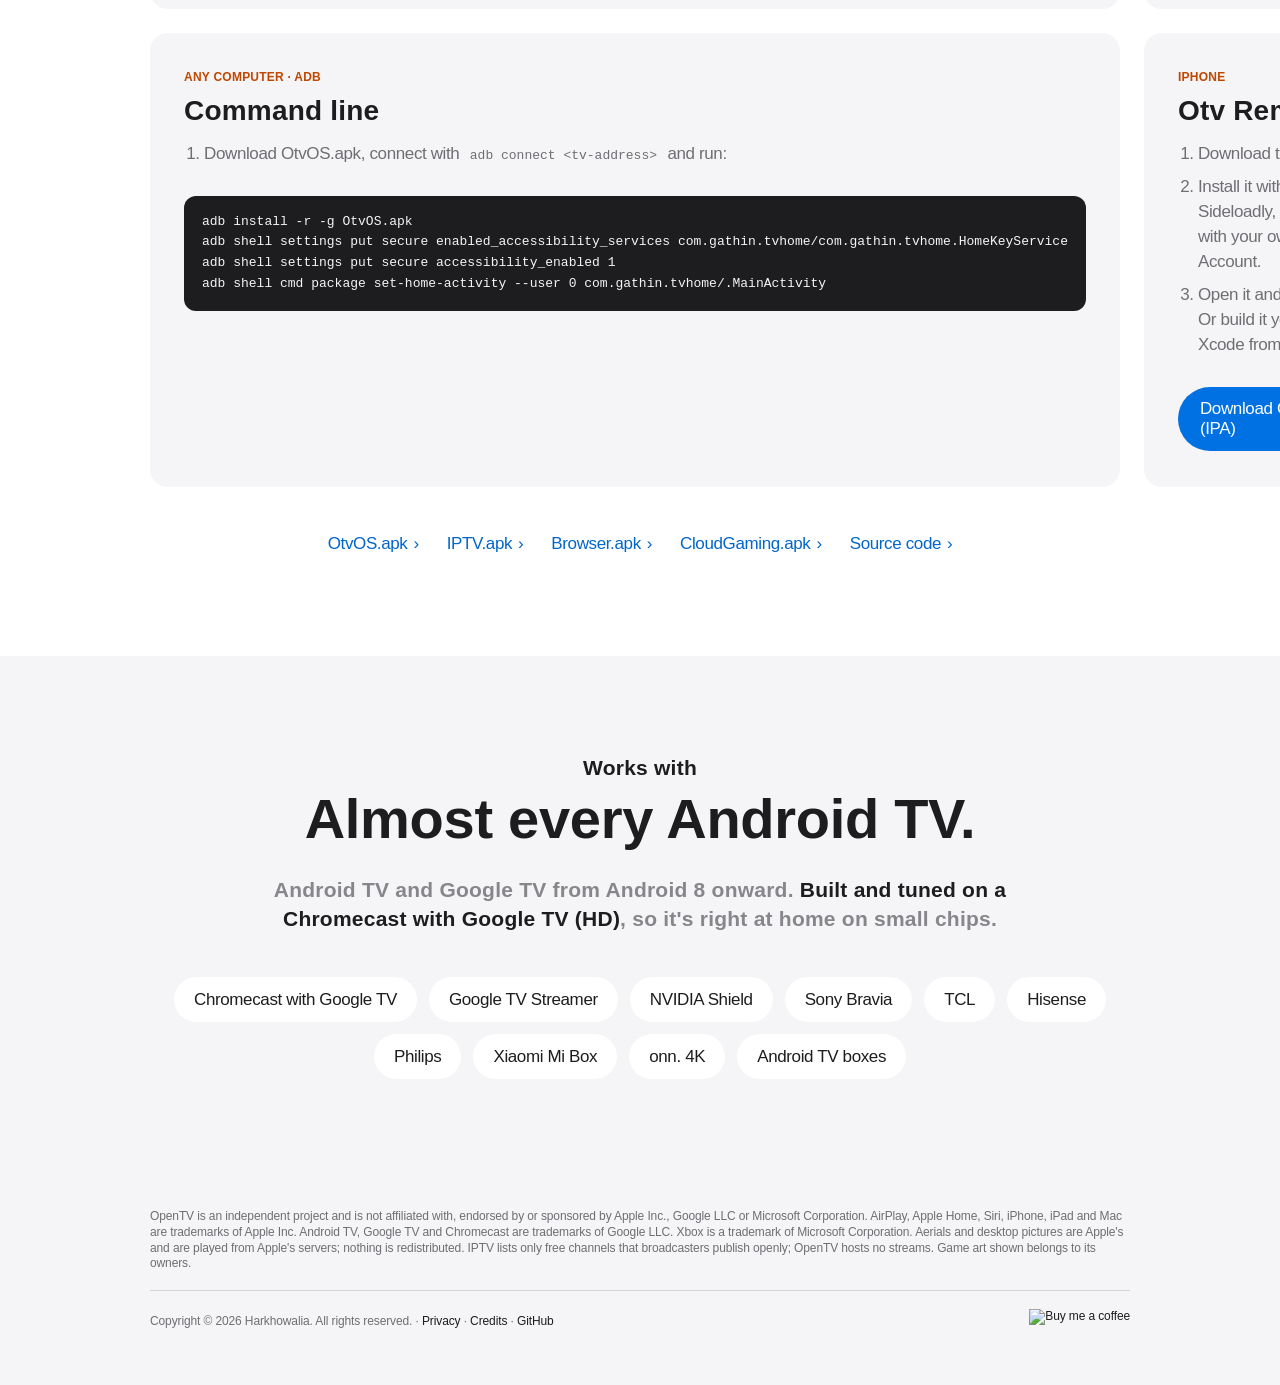
==== commit 0a954c75: "IPTV: two tabs, Home and Search, and no extra presses - Home: Favourites first, then Recently Watche" ====
--- a/docs/index.html
+++ b/docs/index.html
@@ -434,7 +434,7 @@
         <div class="pic"><img src="images/v2/tv-cloud.jpg" width="2000" height="1240" loading="lazy" alt="Cloud Gaming's home screen"></div>
       </div>
       <div class="tile black" data-reveal>
-        <div class="t"><h3>IPTV</h3><p class="copy">Live TV from around the world, by country and category. Channel up and down while you watch.</p></div>
+        <div class="t"><h3>IPTV</h3><p class="copy">Live TV from around the world: your favourites first, picks like what you watched, and one Search for every category, country and language. Channel up and down while you watch.</p></div>
         <img src="images/v2/tv-iptv.jpg" width="2000" height="1240" loading="lazy" alt="IPTV's home screen">
       </div>
       <div class="tile black" data-reveal style="--d:.1s">
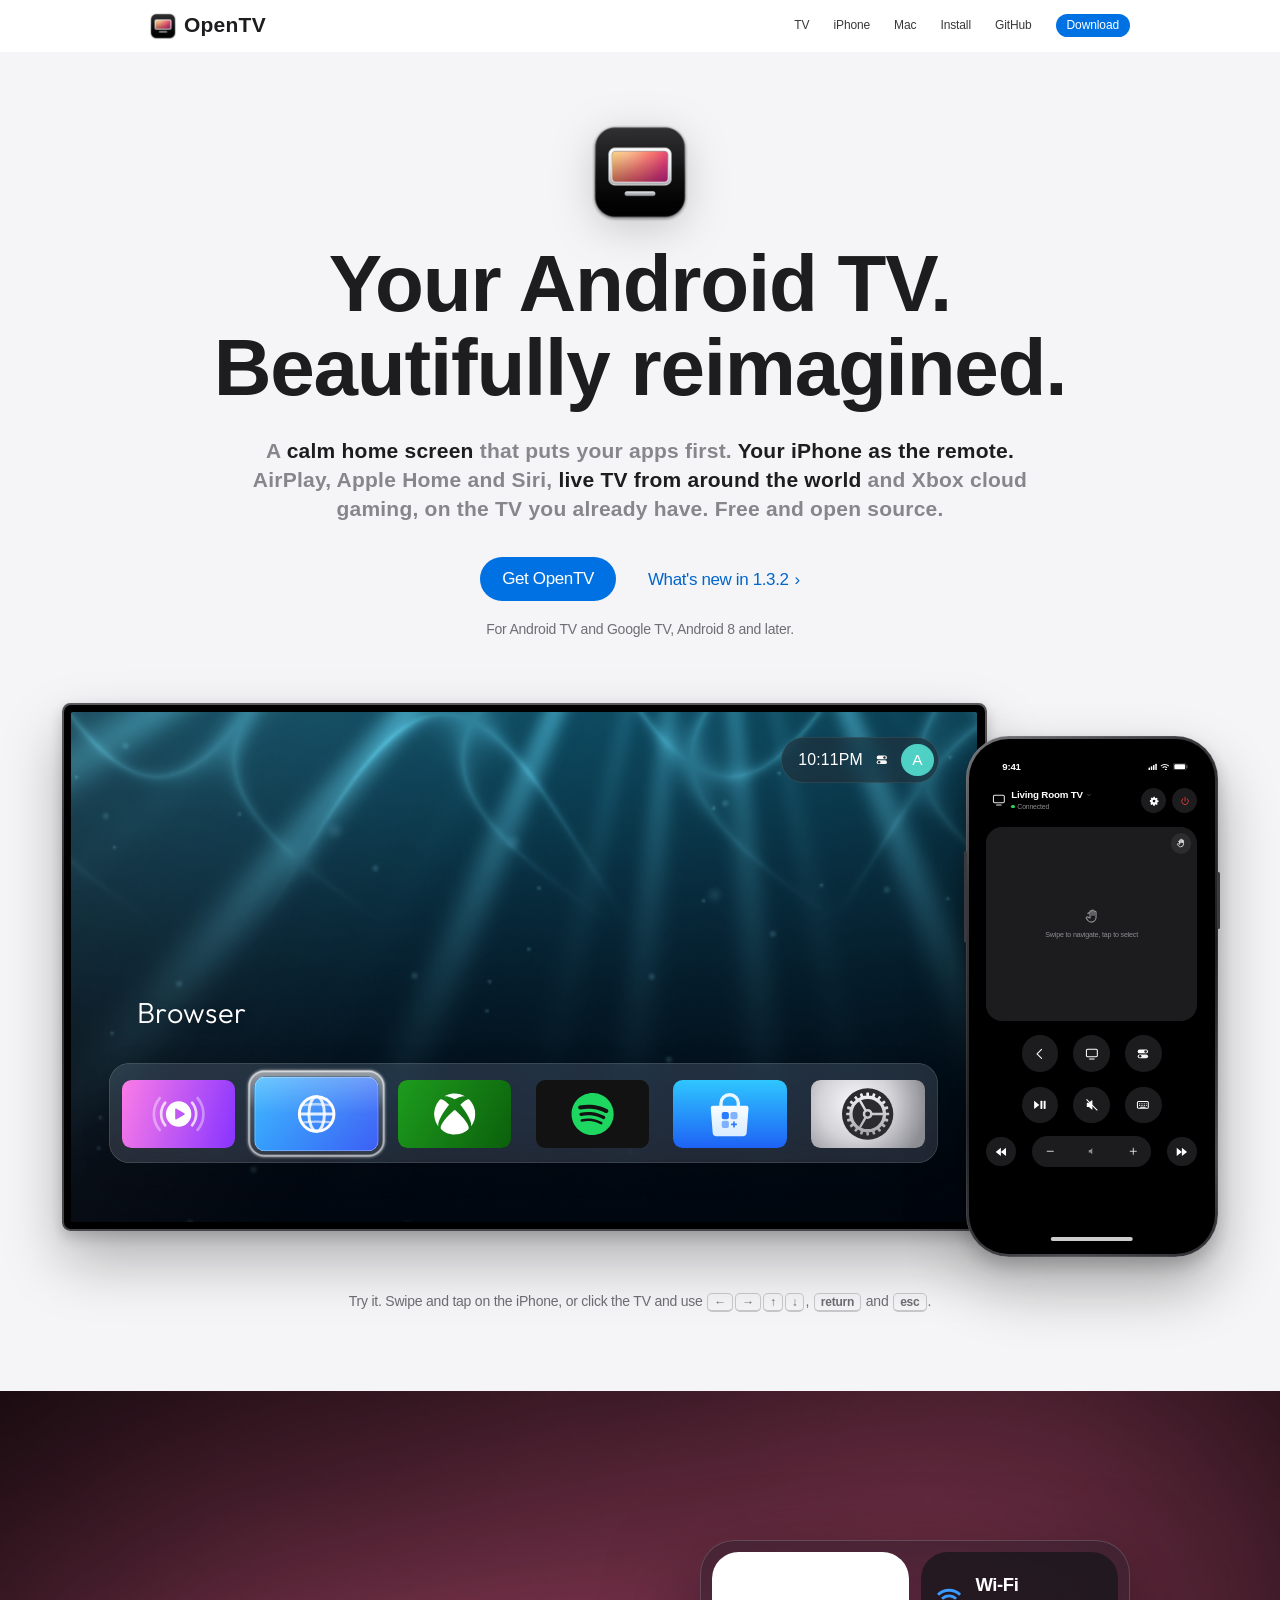
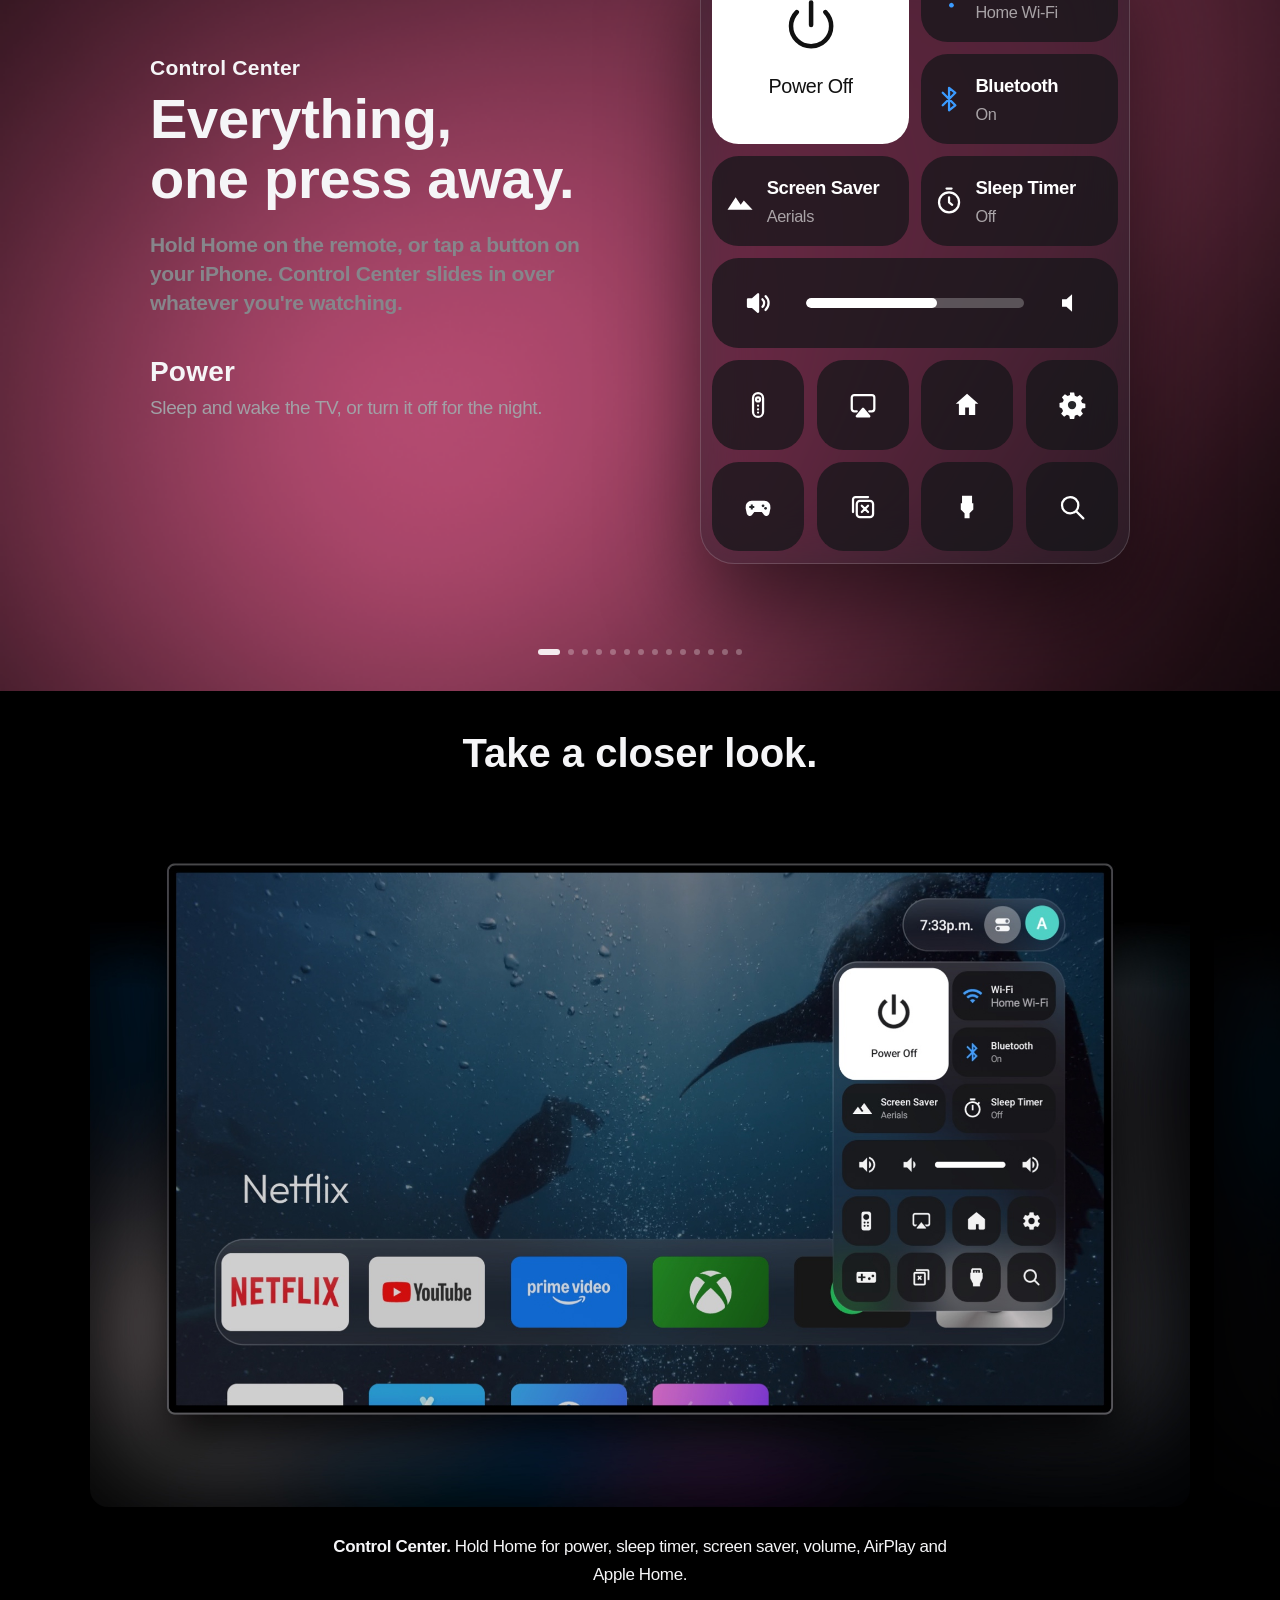
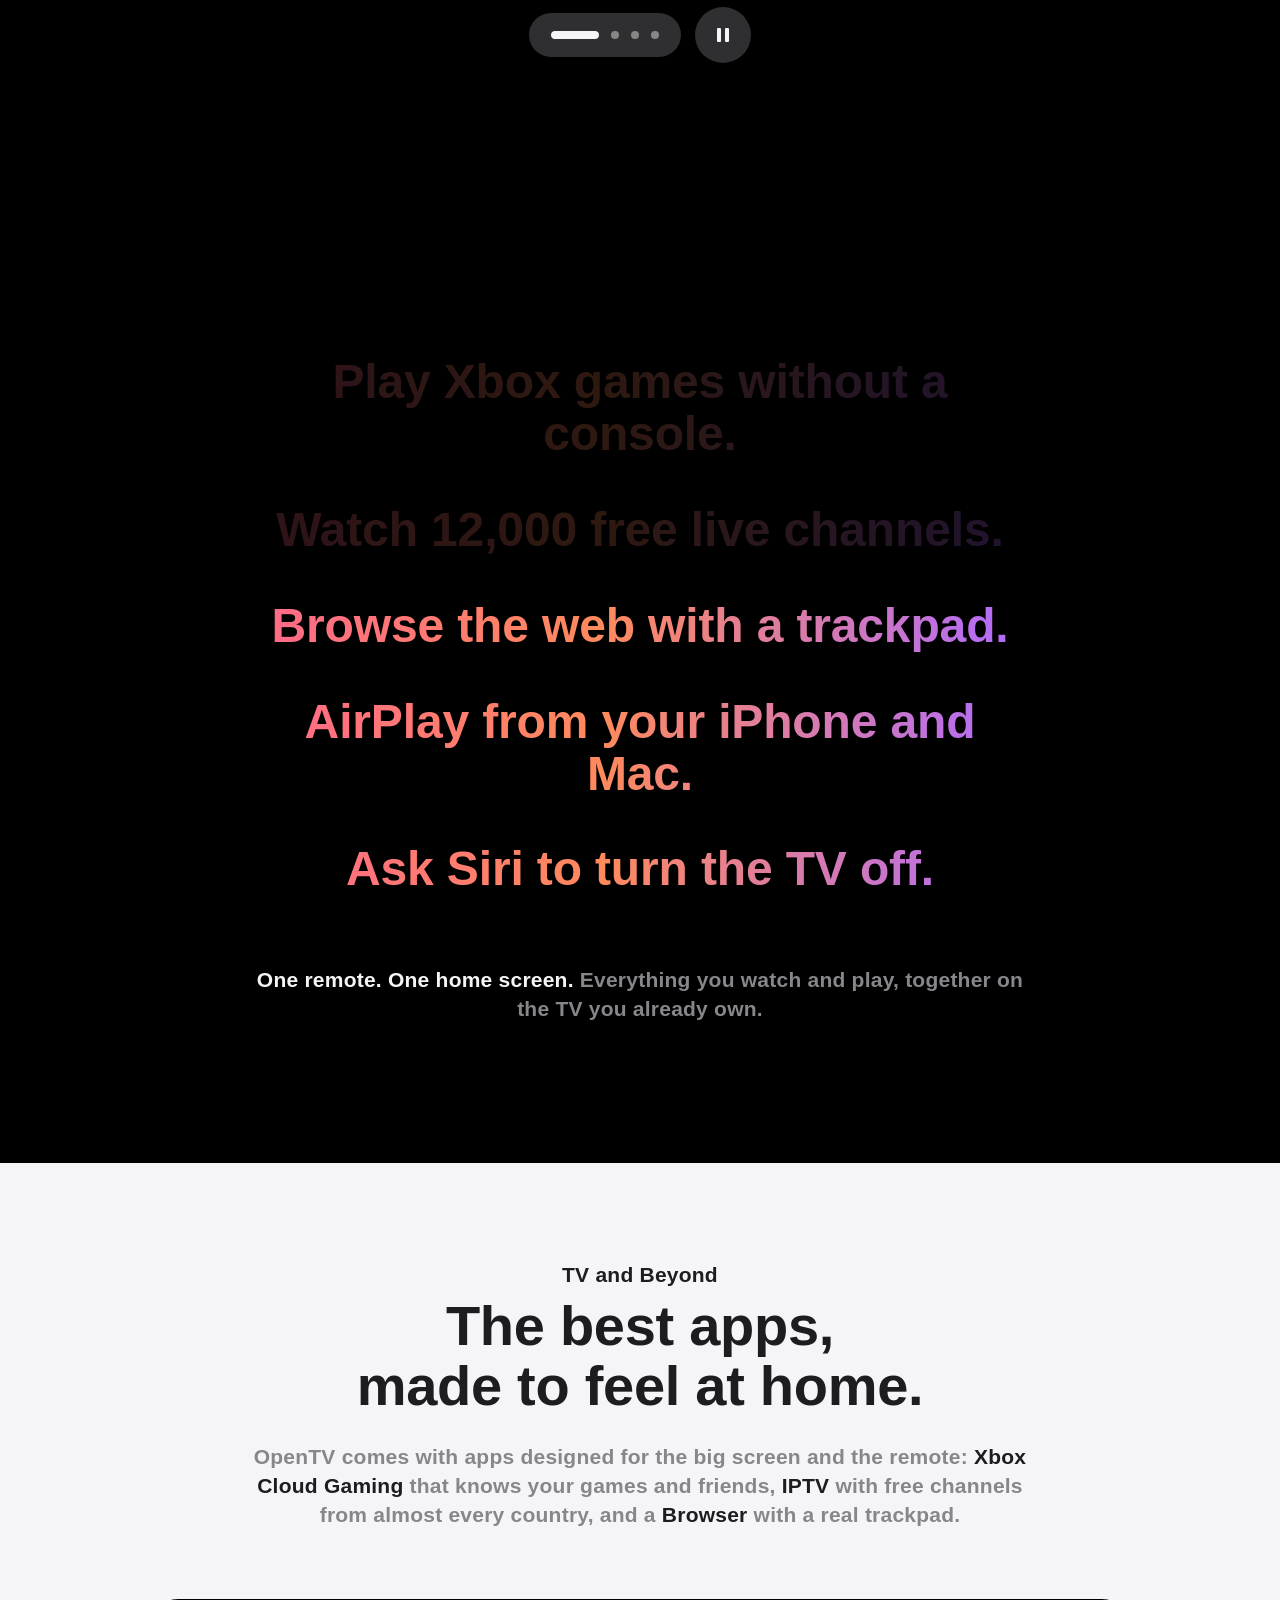
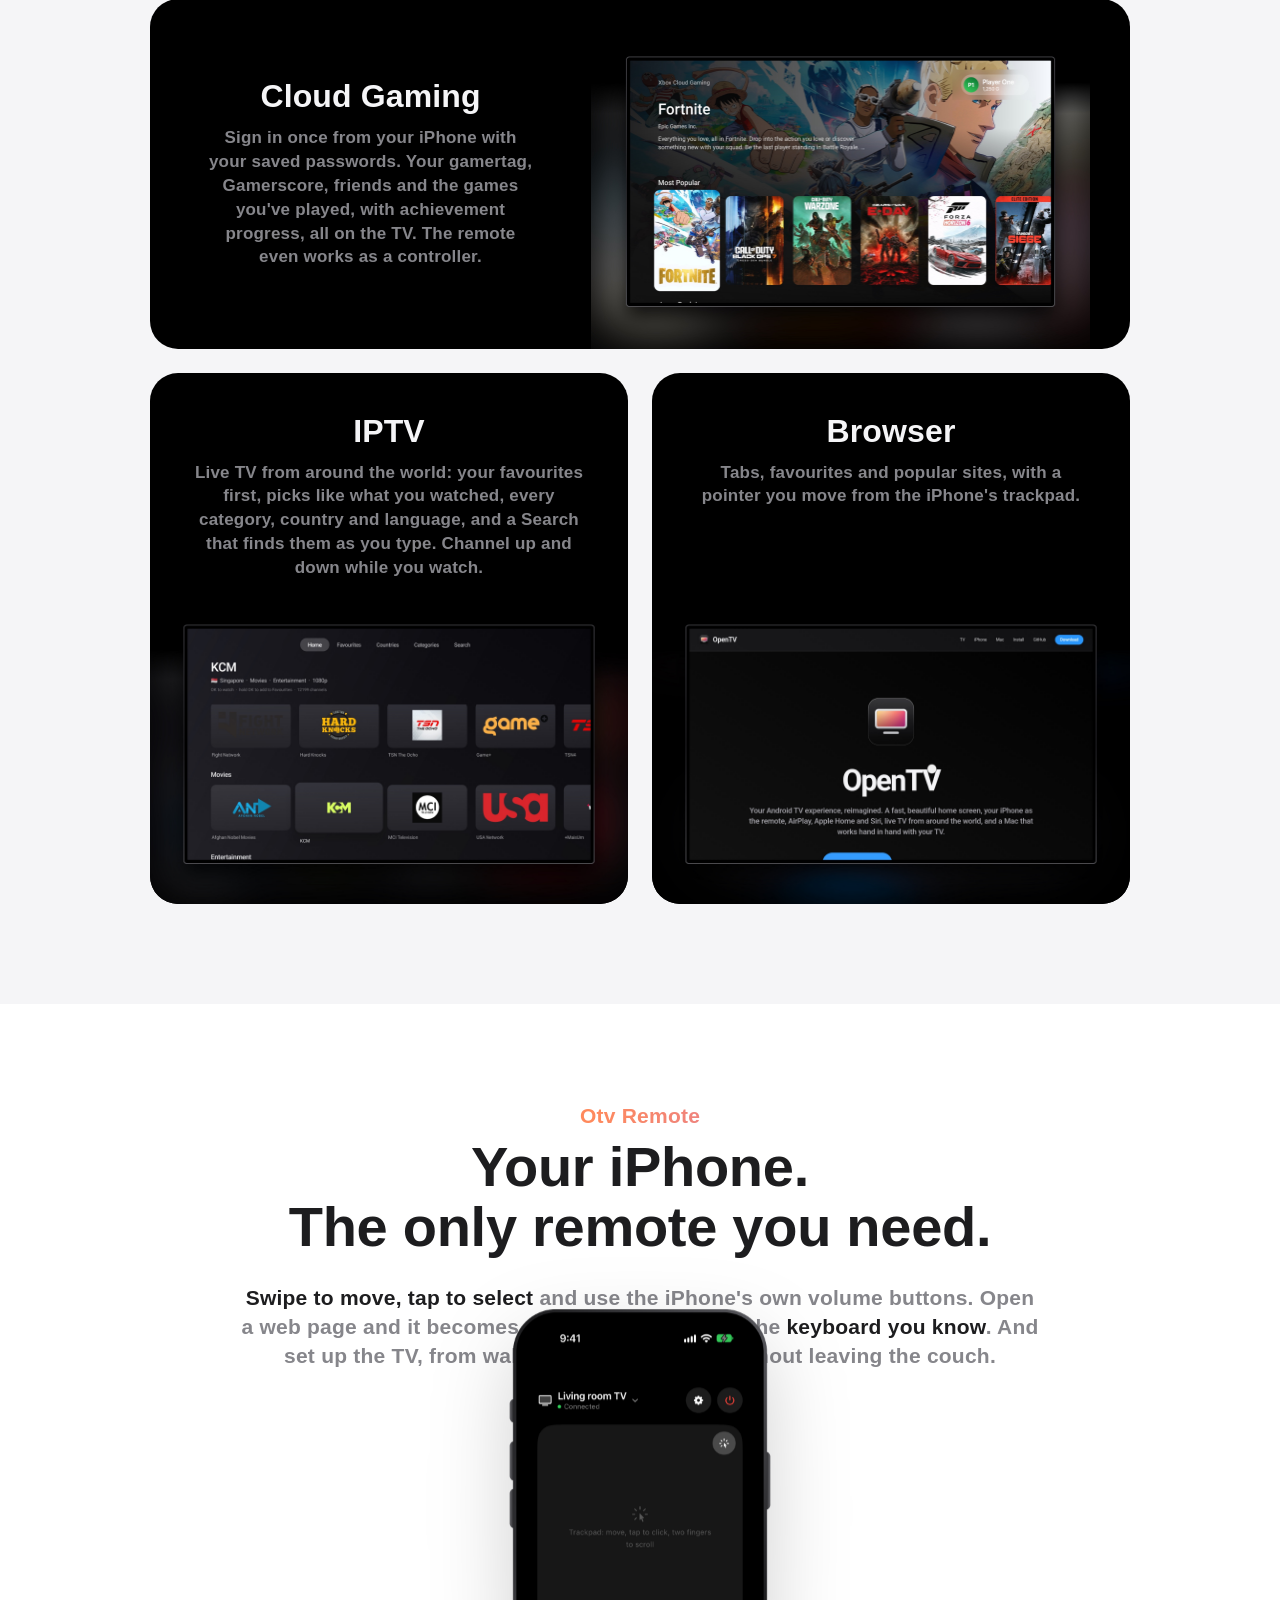
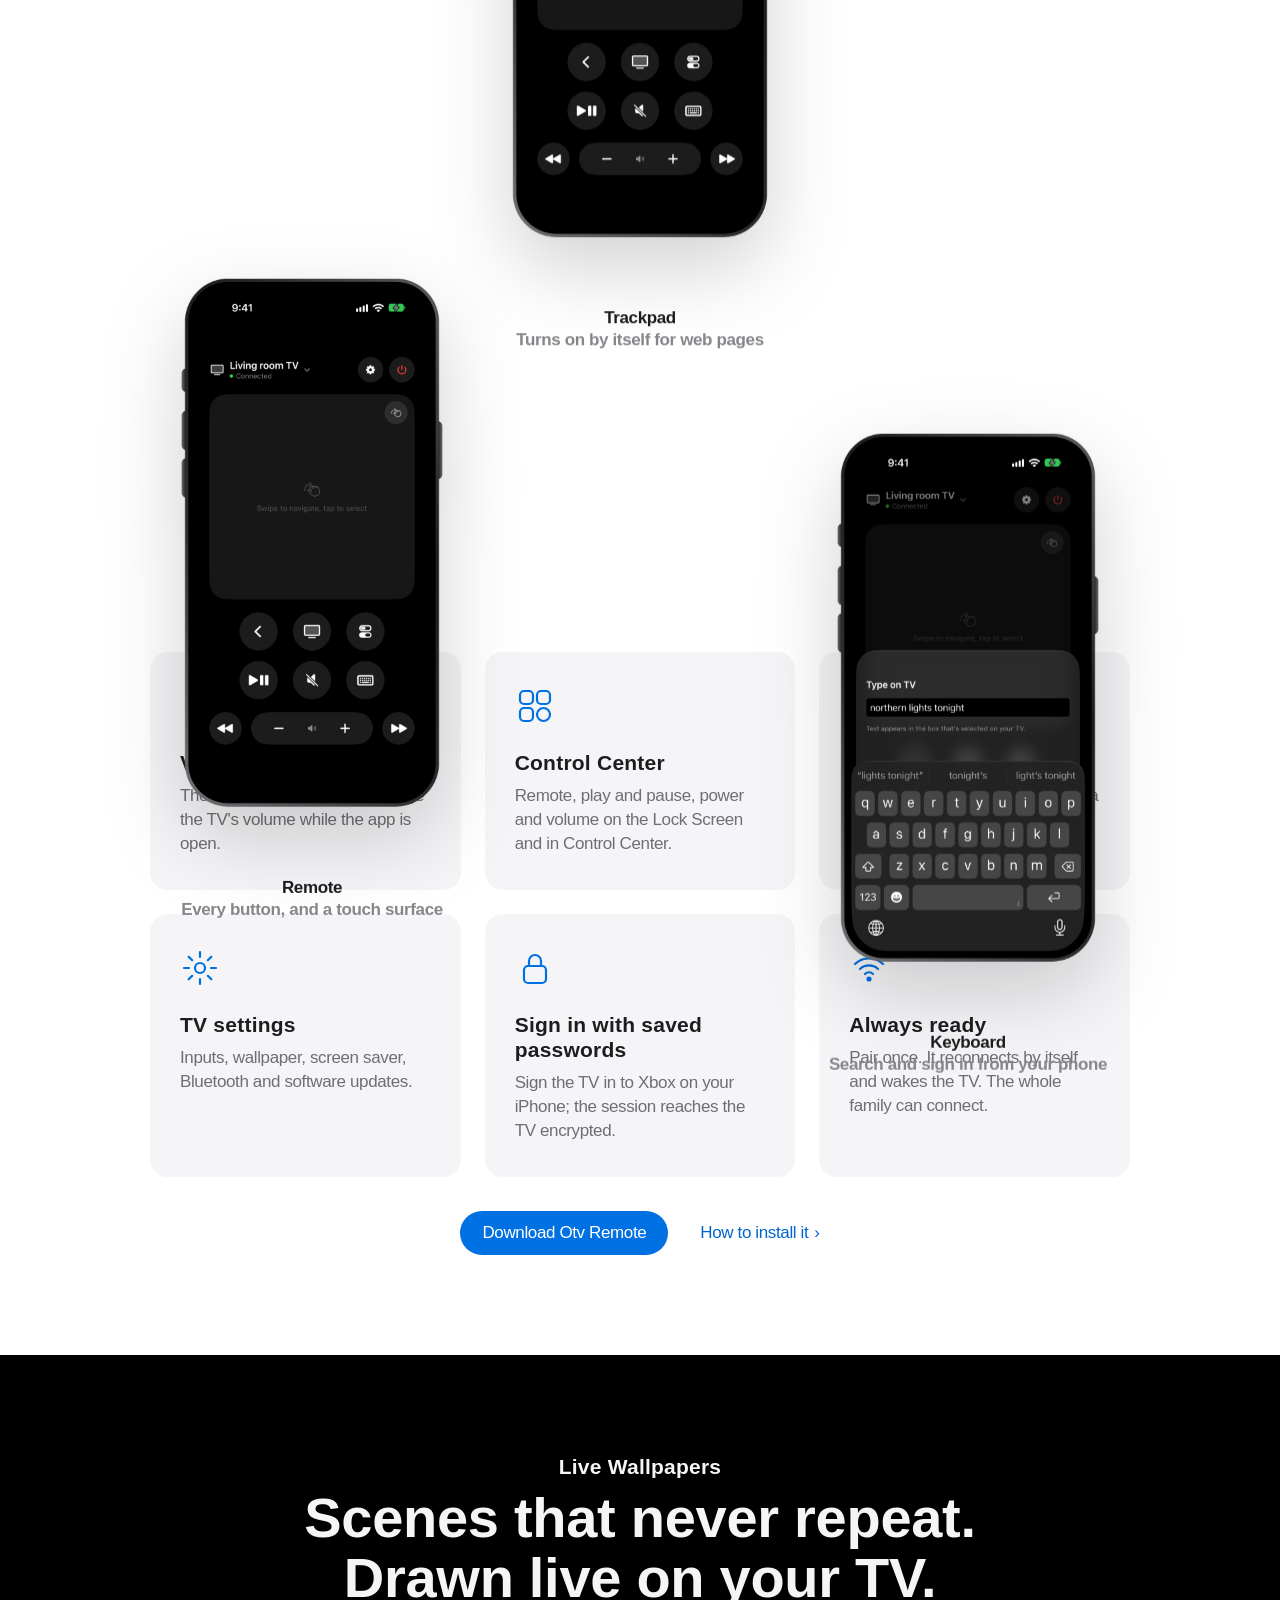
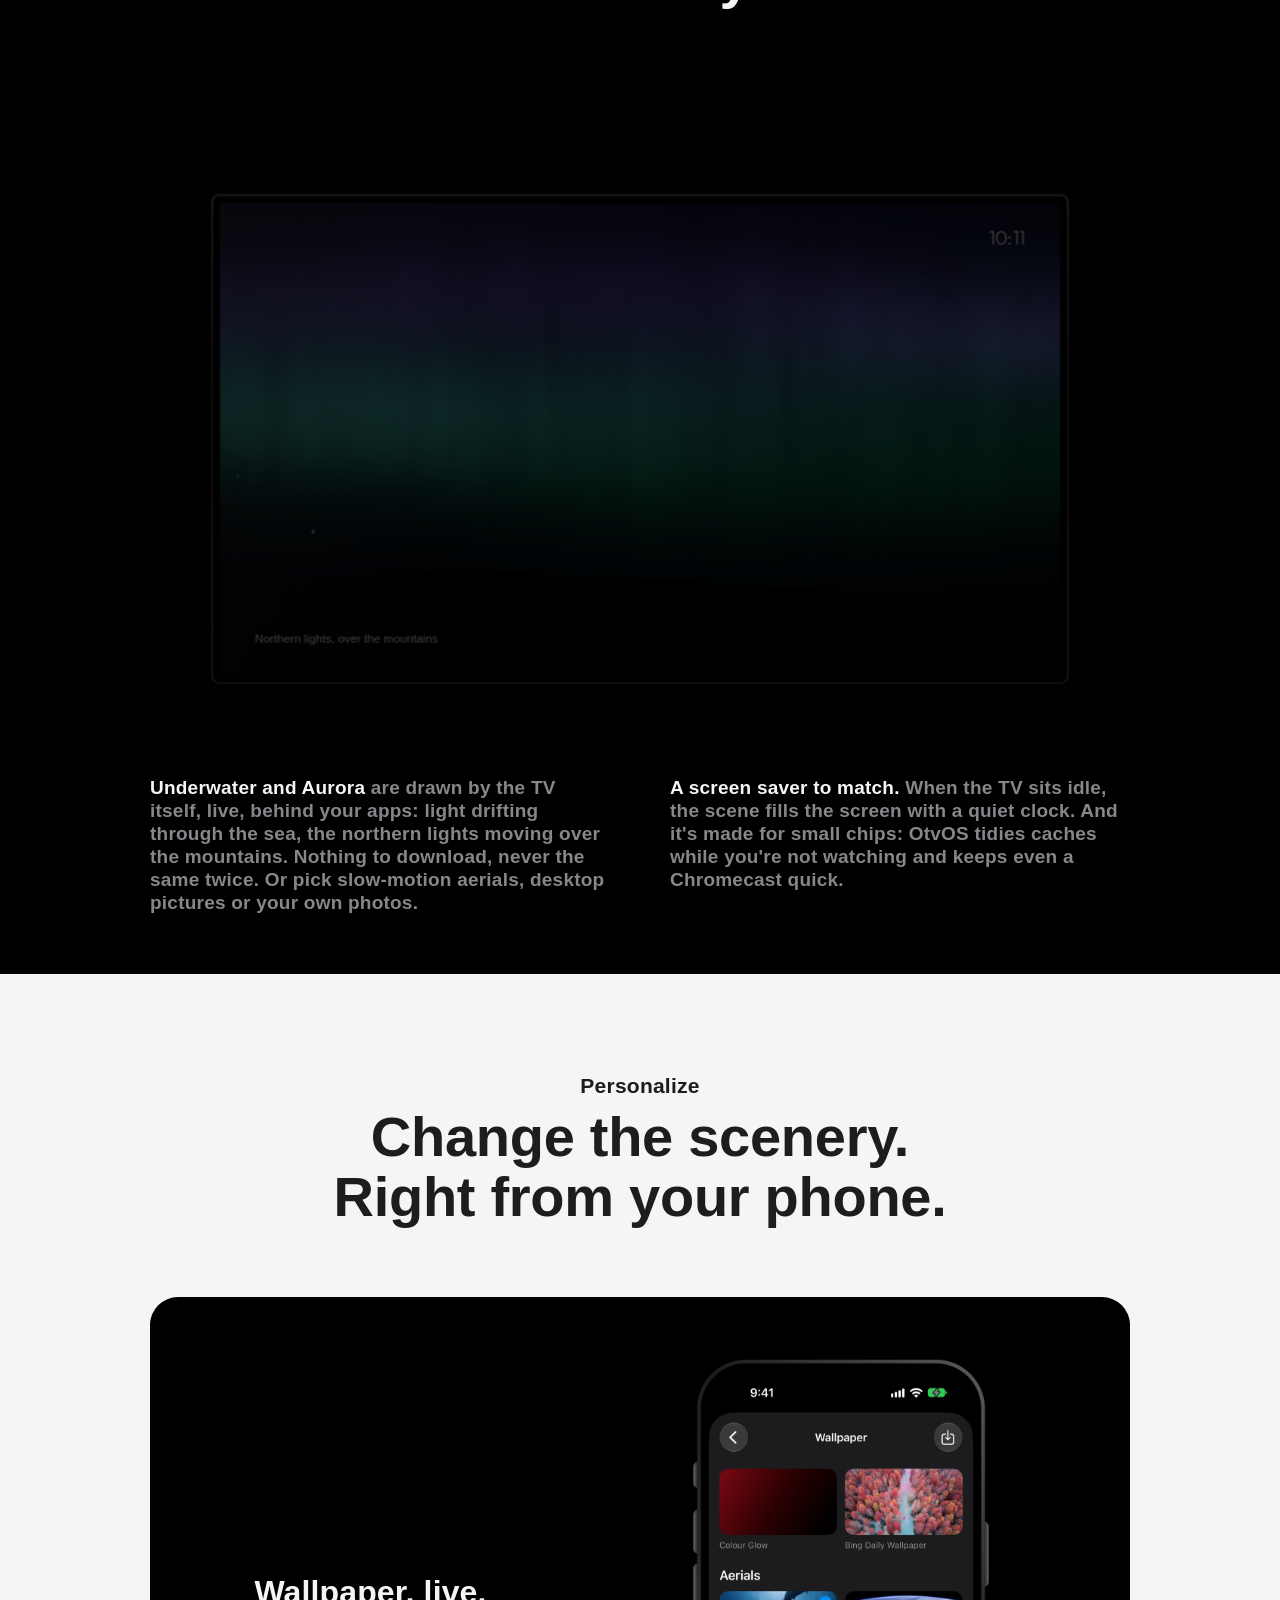
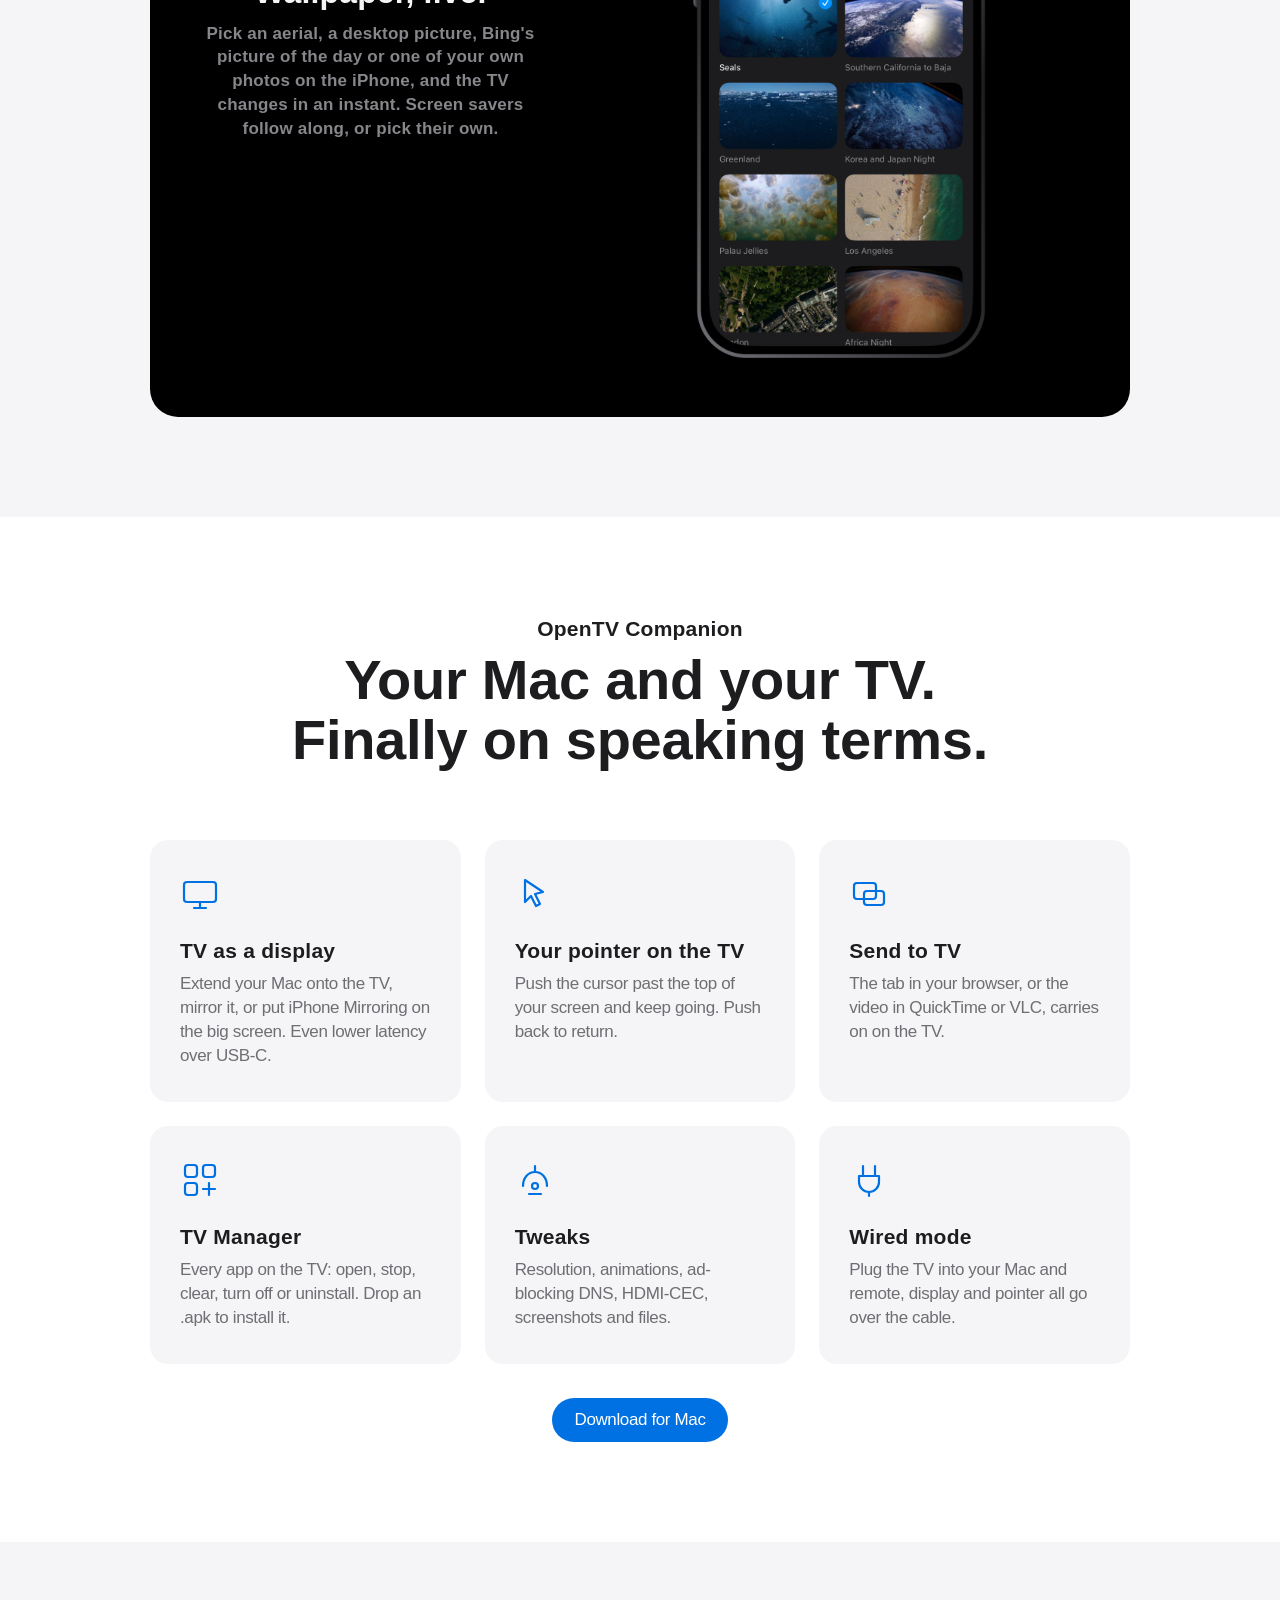
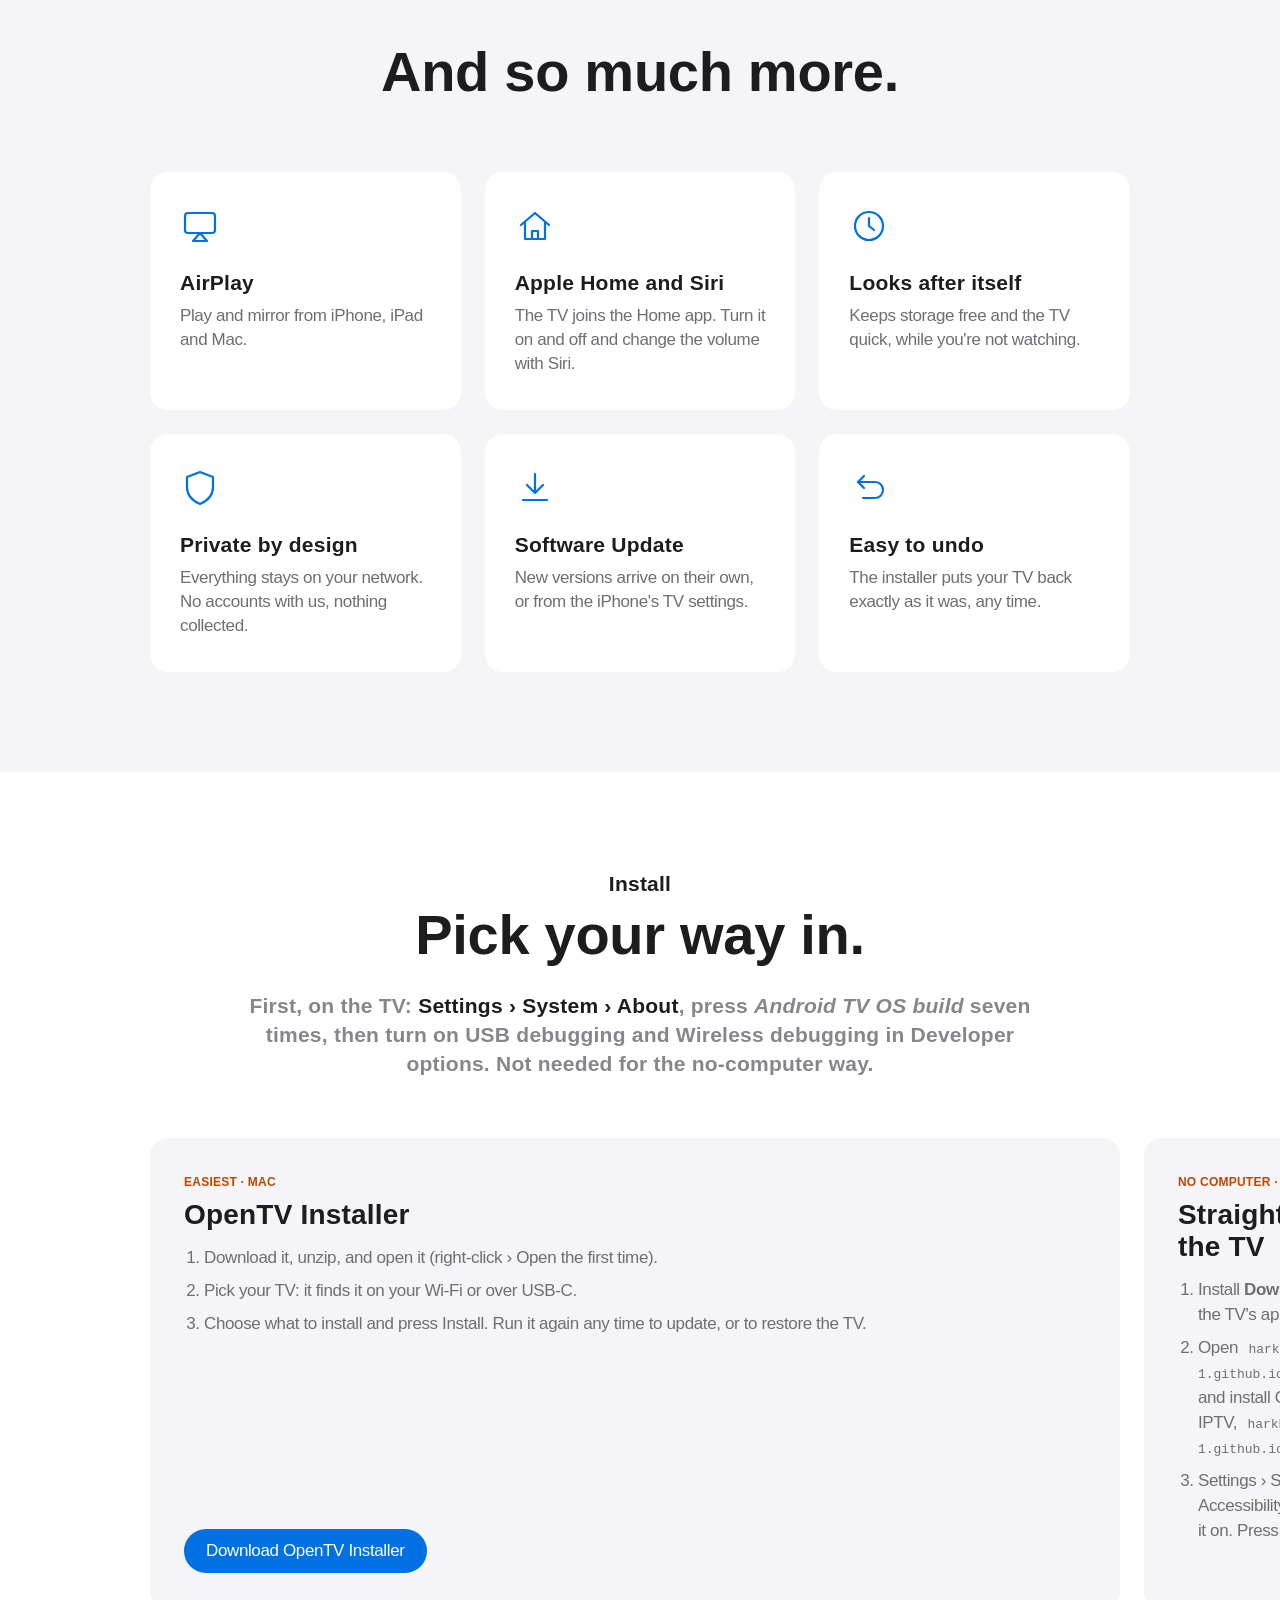
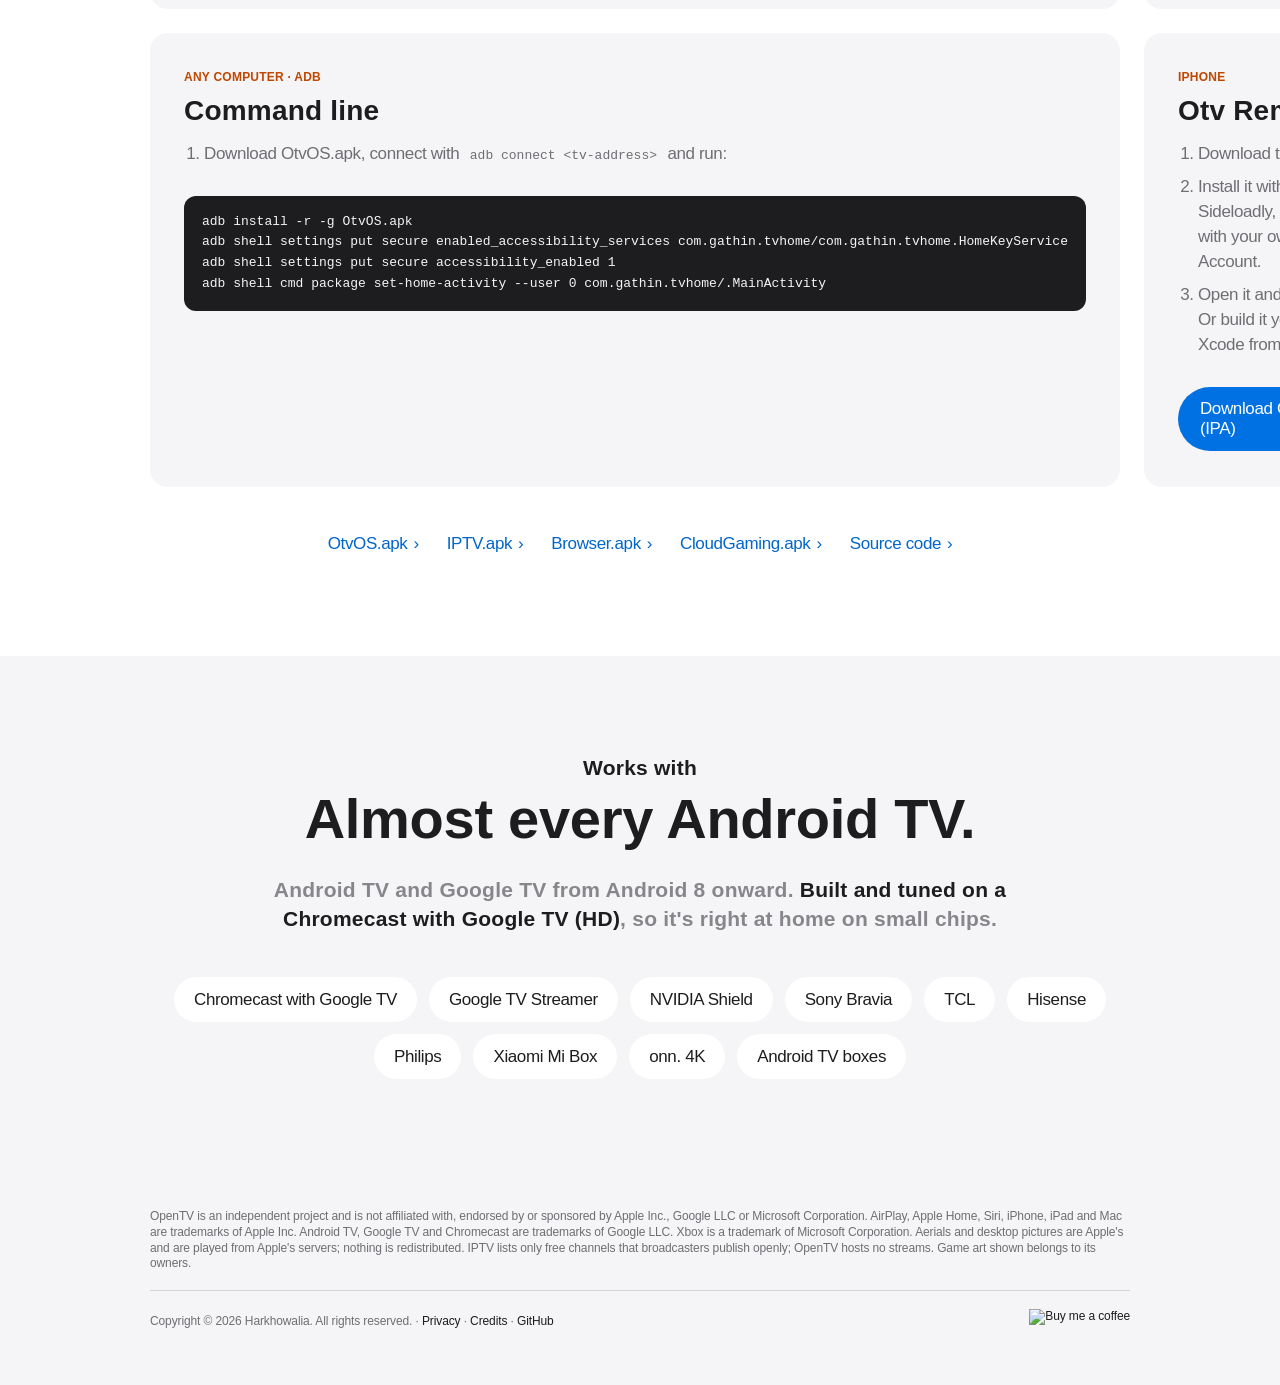
==== commit e7945cd6: "IPTV: Home, Categories and Search tabs; Up on Home no longer jumps to the tabs - Up into the tab bar" ====
--- a/docs/index.html
+++ b/docs/index.html
@@ -434,7 +434,7 @@
         <div class="pic"><img src="images/v2/tv-cloud.jpg" width="2000" height="1240" loading="lazy" alt="Cloud Gaming's home screen"></div>
       </div>
       <div class="tile black" data-reveal>
-        <div class="t"><h3>IPTV</h3><p class="copy">Live TV from around the world: your favourites first, picks like what you watched, and one Search for every category, country and language. Channel up and down while you watch.</p></div>
+        <div class="t"><h3>IPTV</h3><p class="copy">Live TV from around the world: your favourites first, picks like what you watched, every category, country and language, and a Search that finds them as you type. Channel up and down while you watch.</p></div>
         <img src="images/v2/tv-iptv.jpg" width="2000" height="1240" loading="lazy" alt="IPTV's home screen">
       </div>
       <div class="tile black" data-reveal style="--d:.1s">
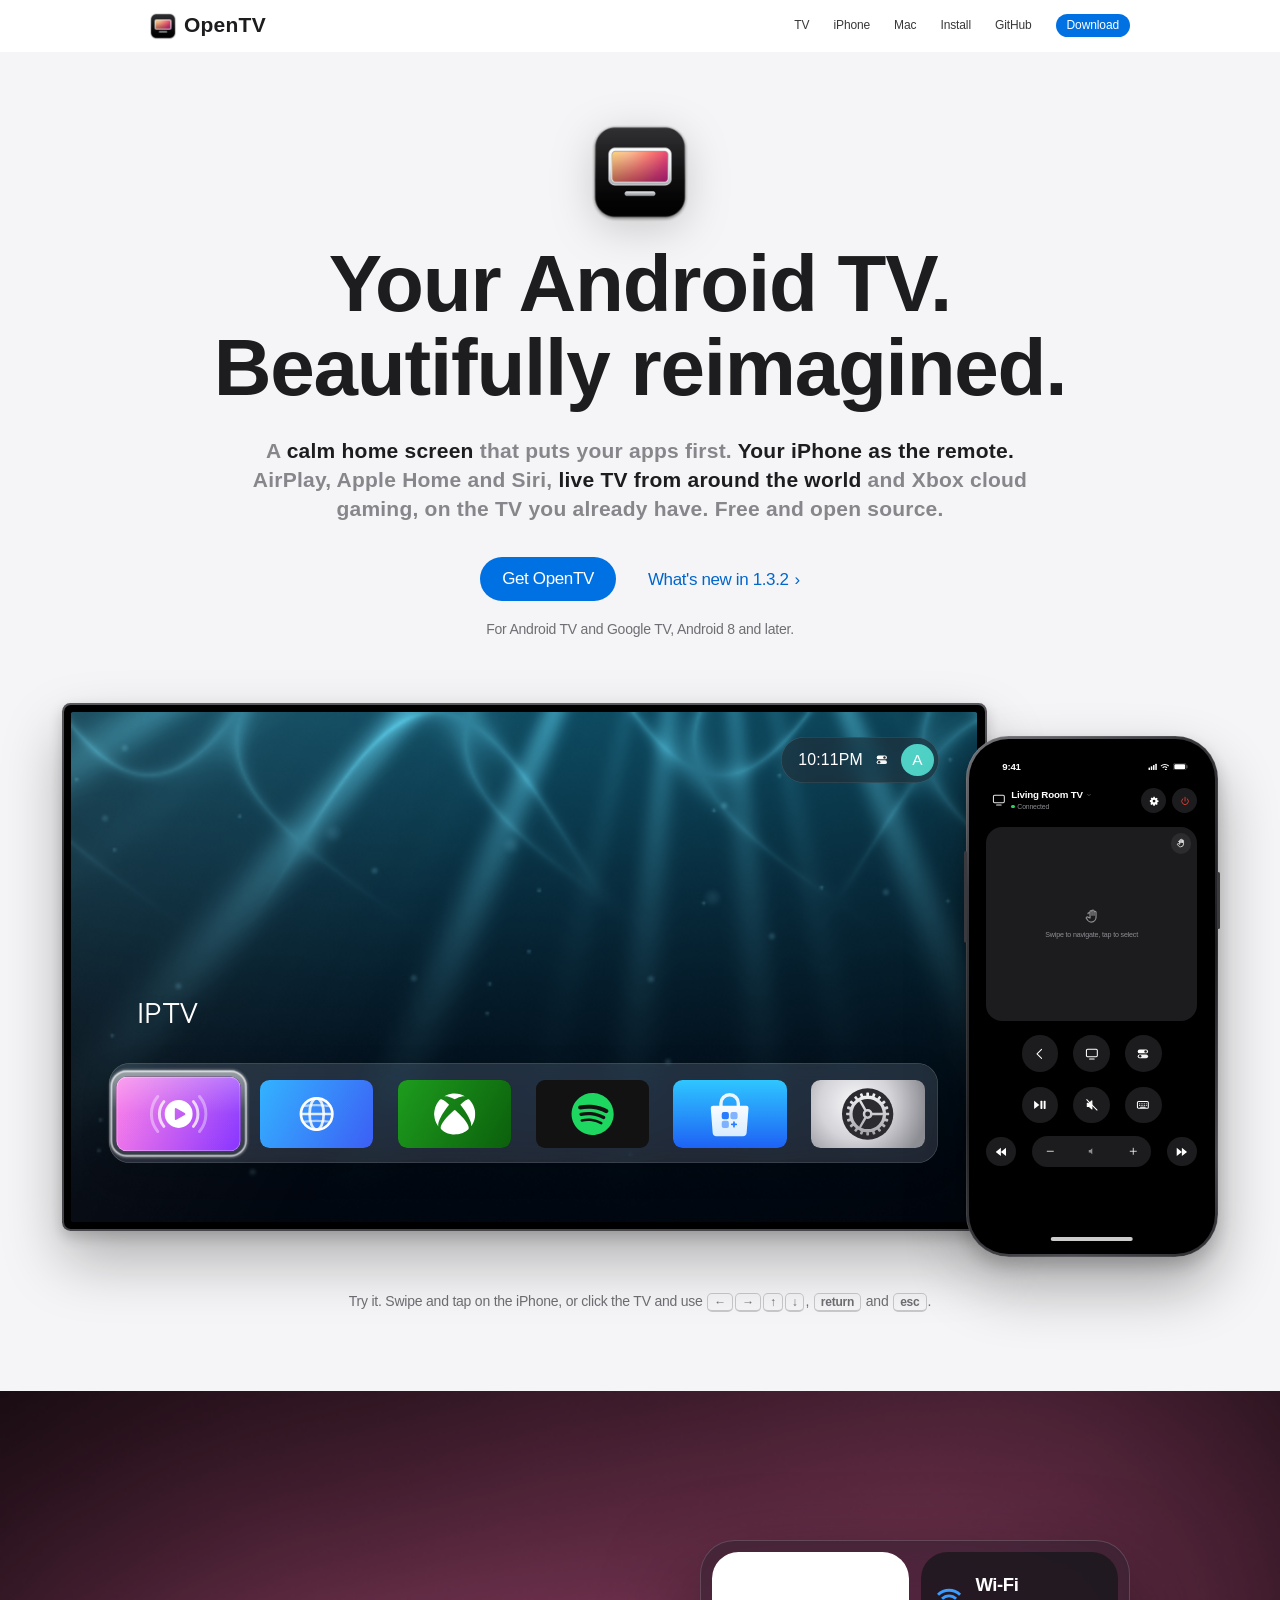
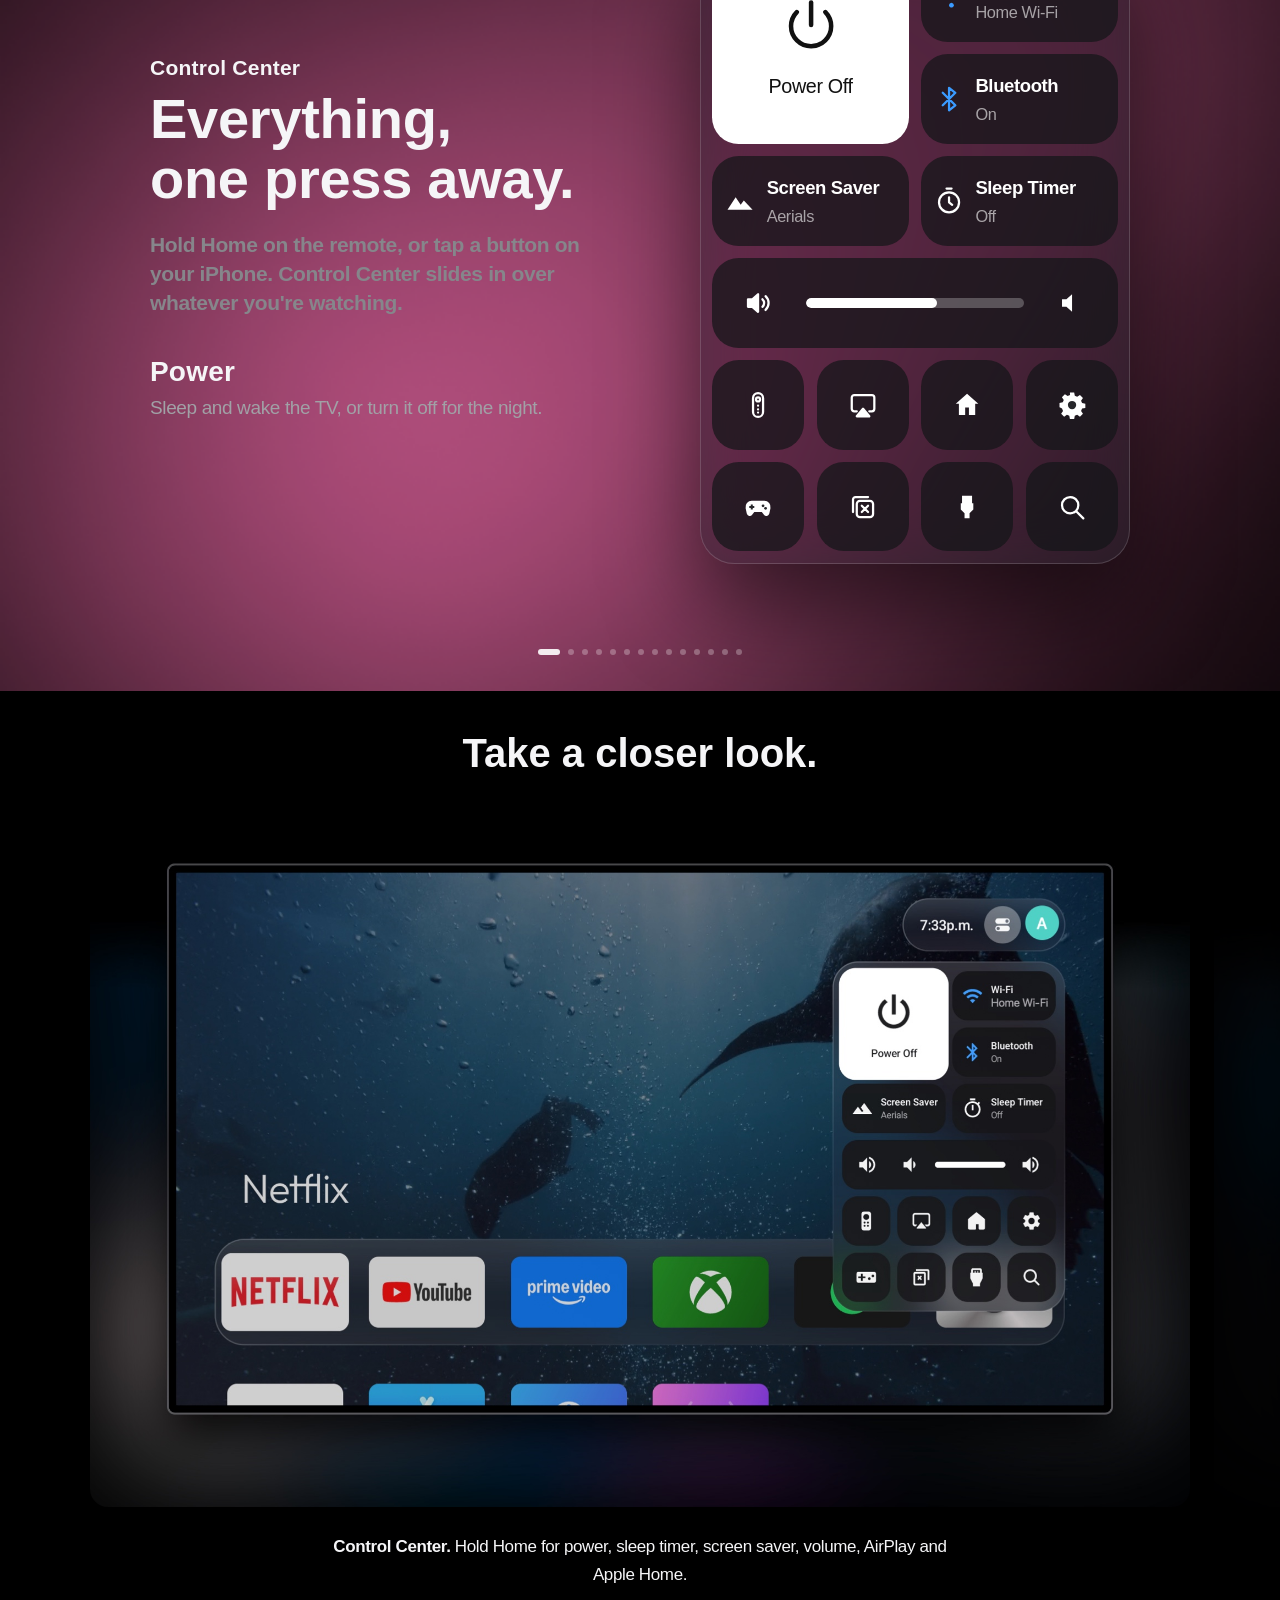
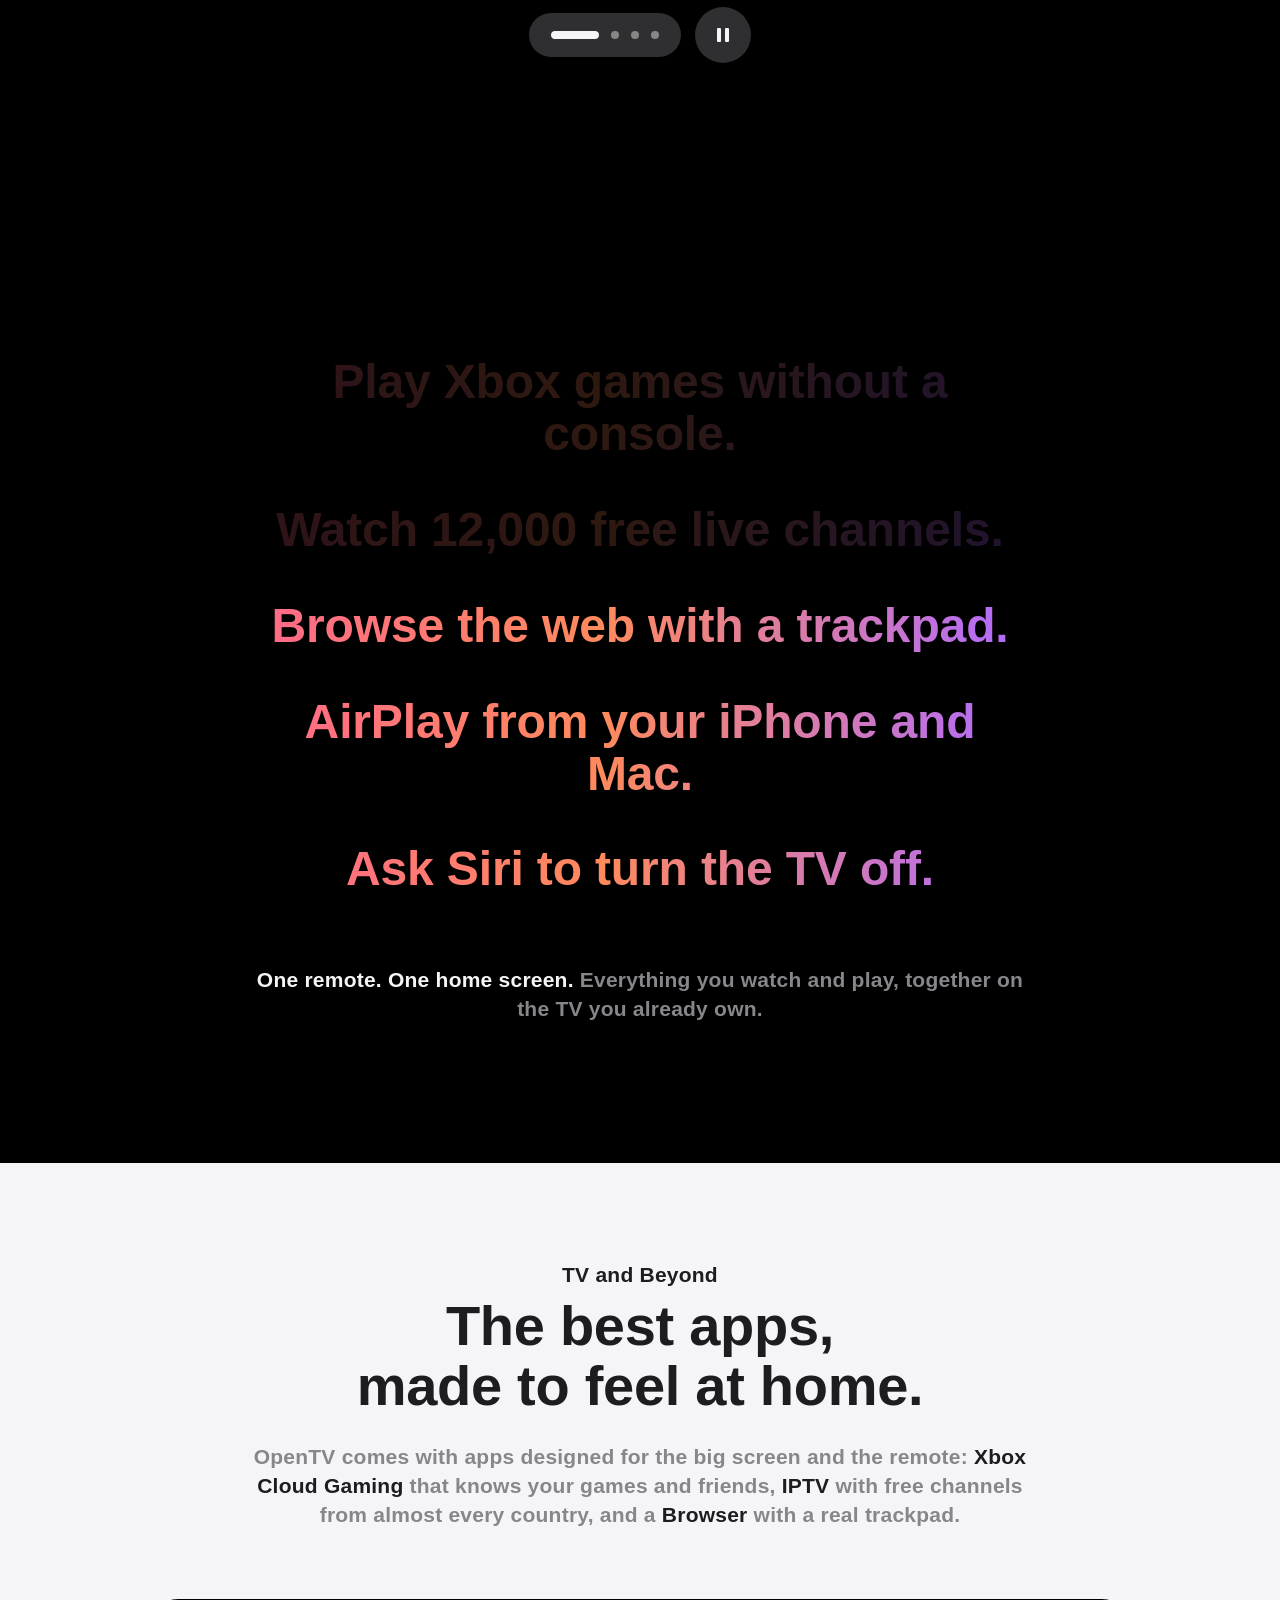
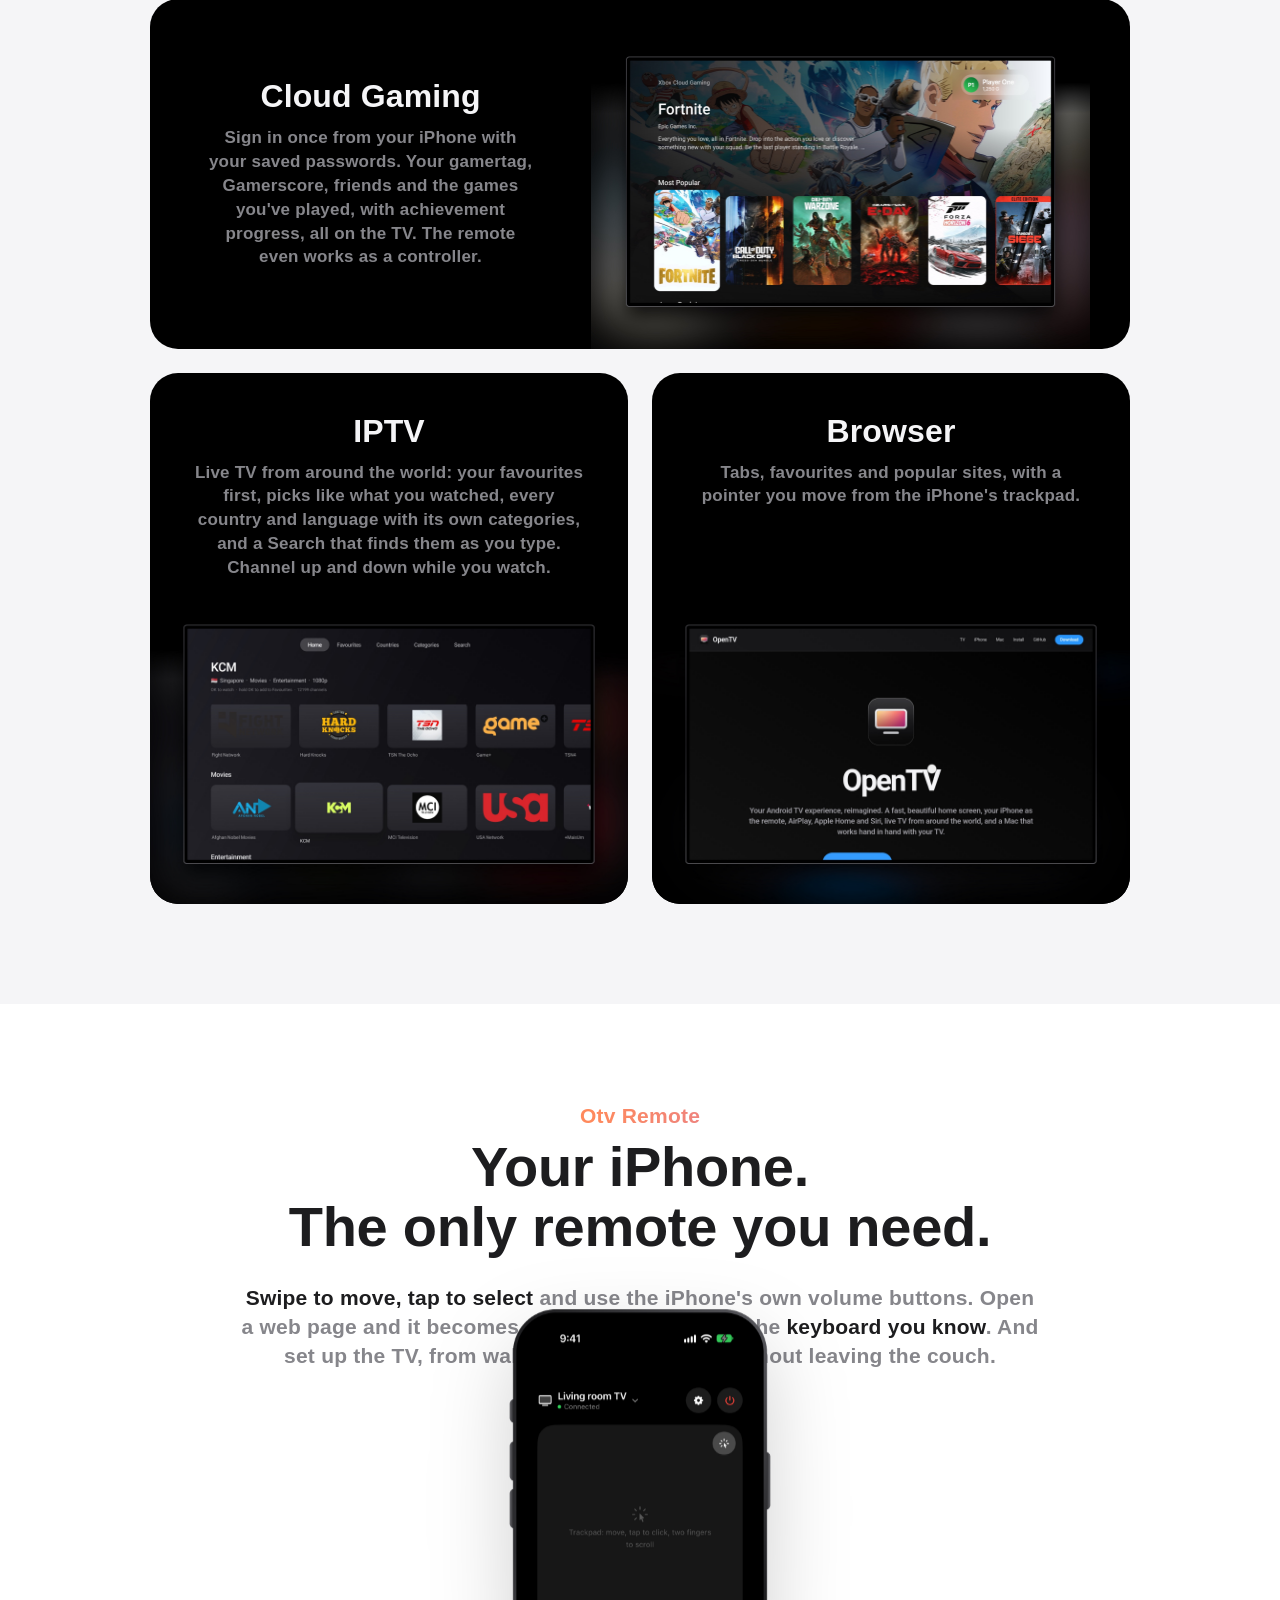
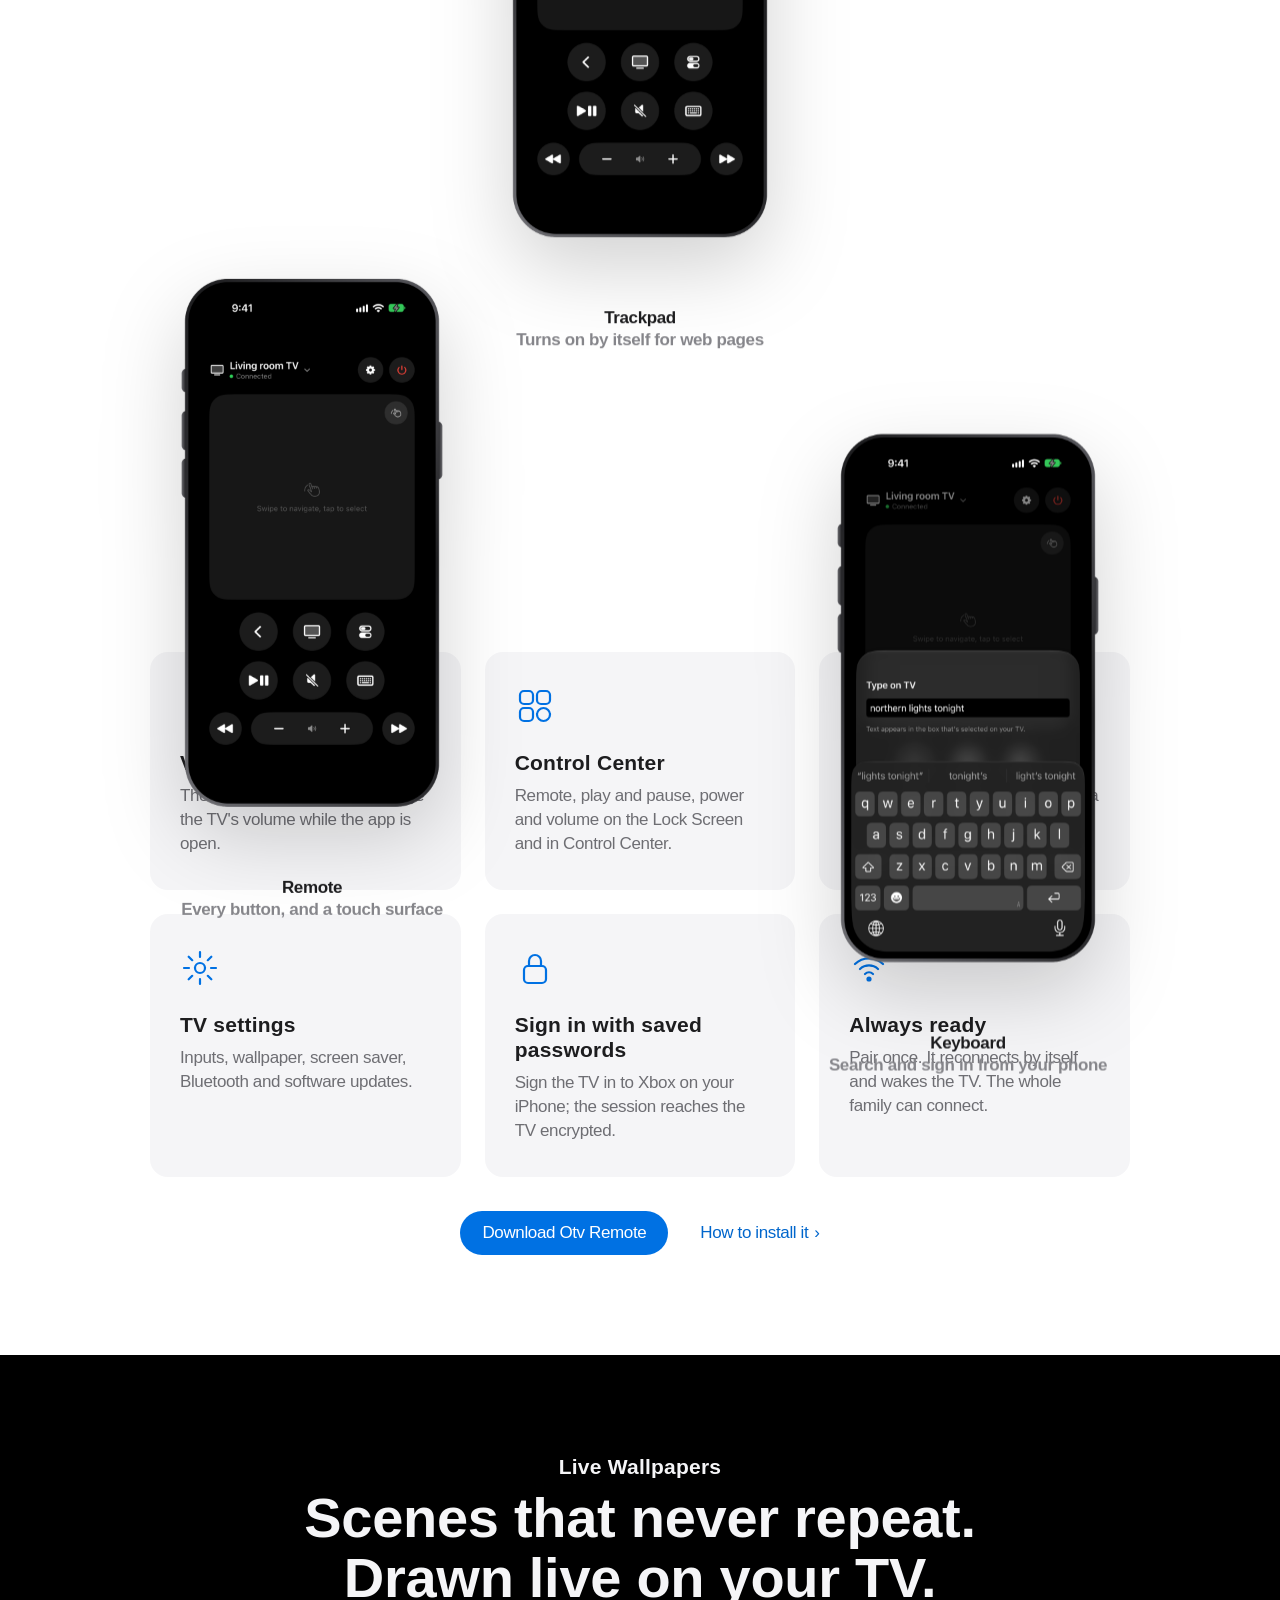
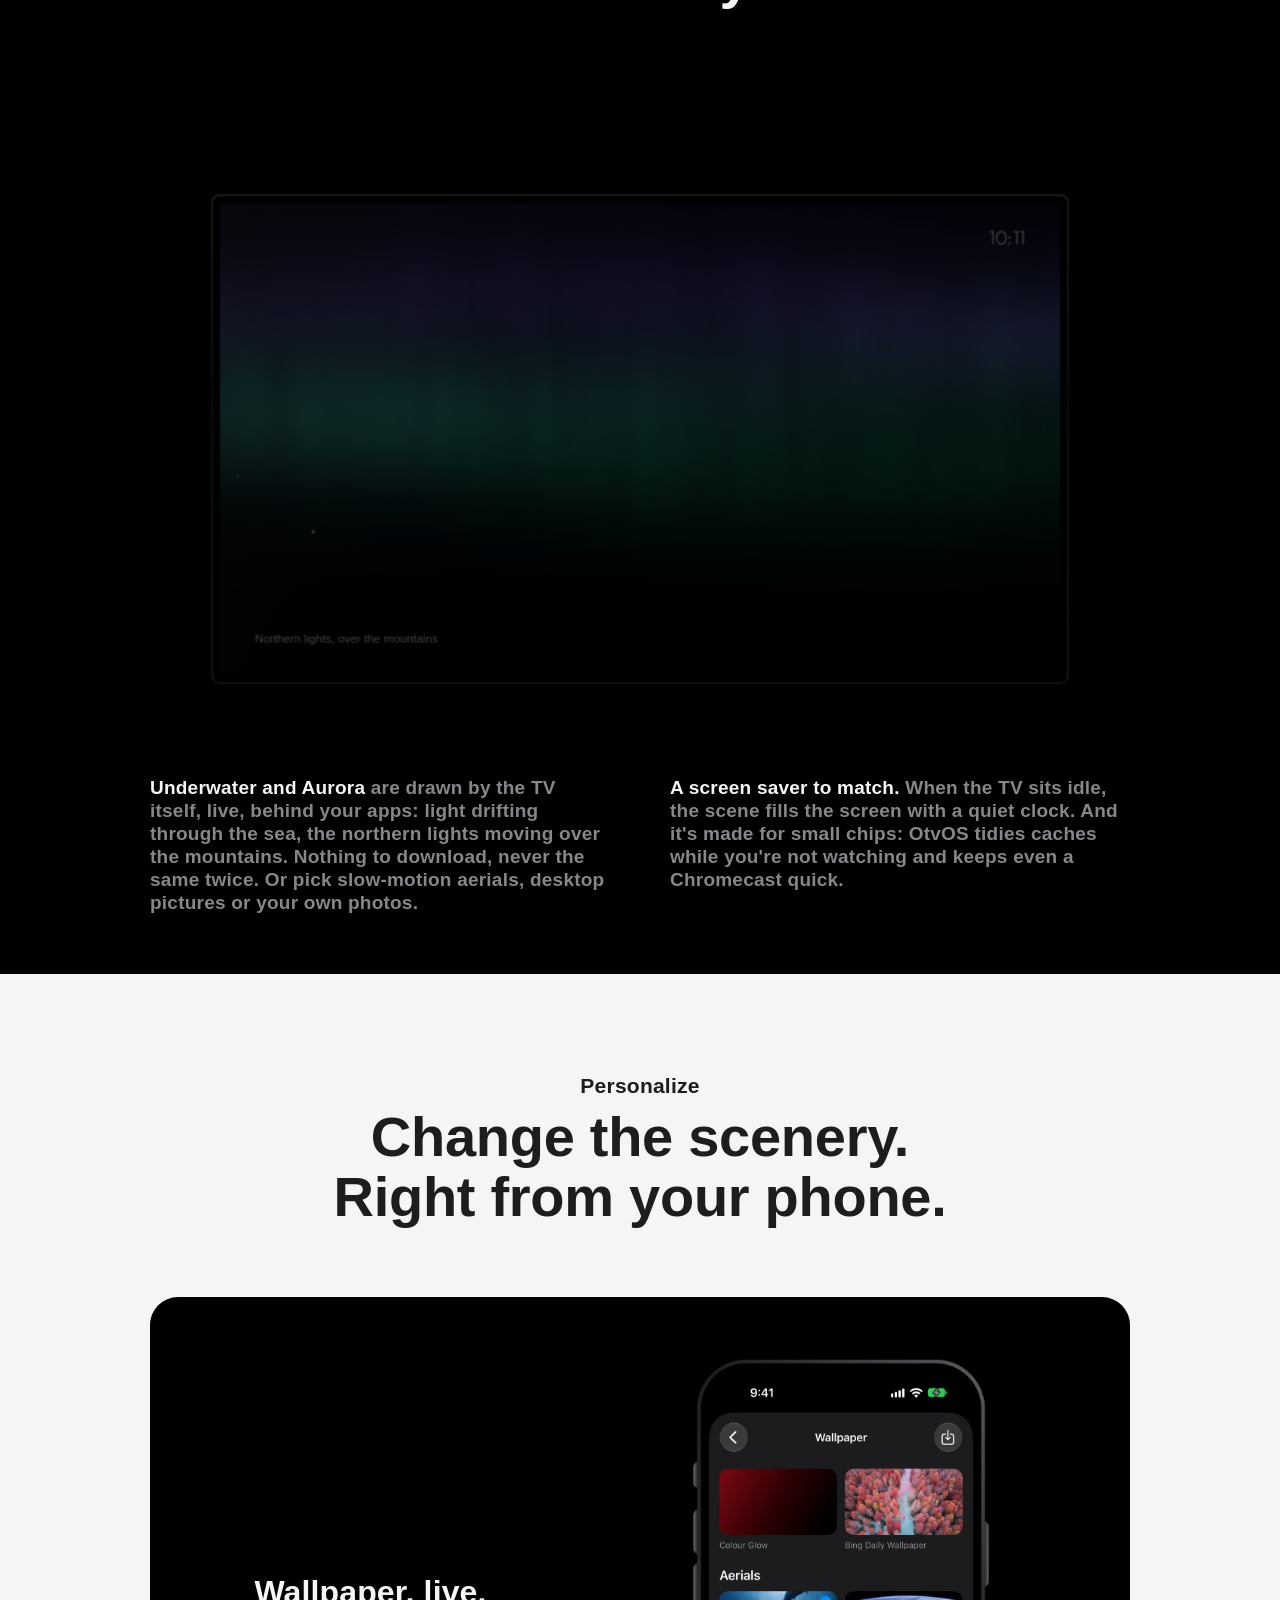
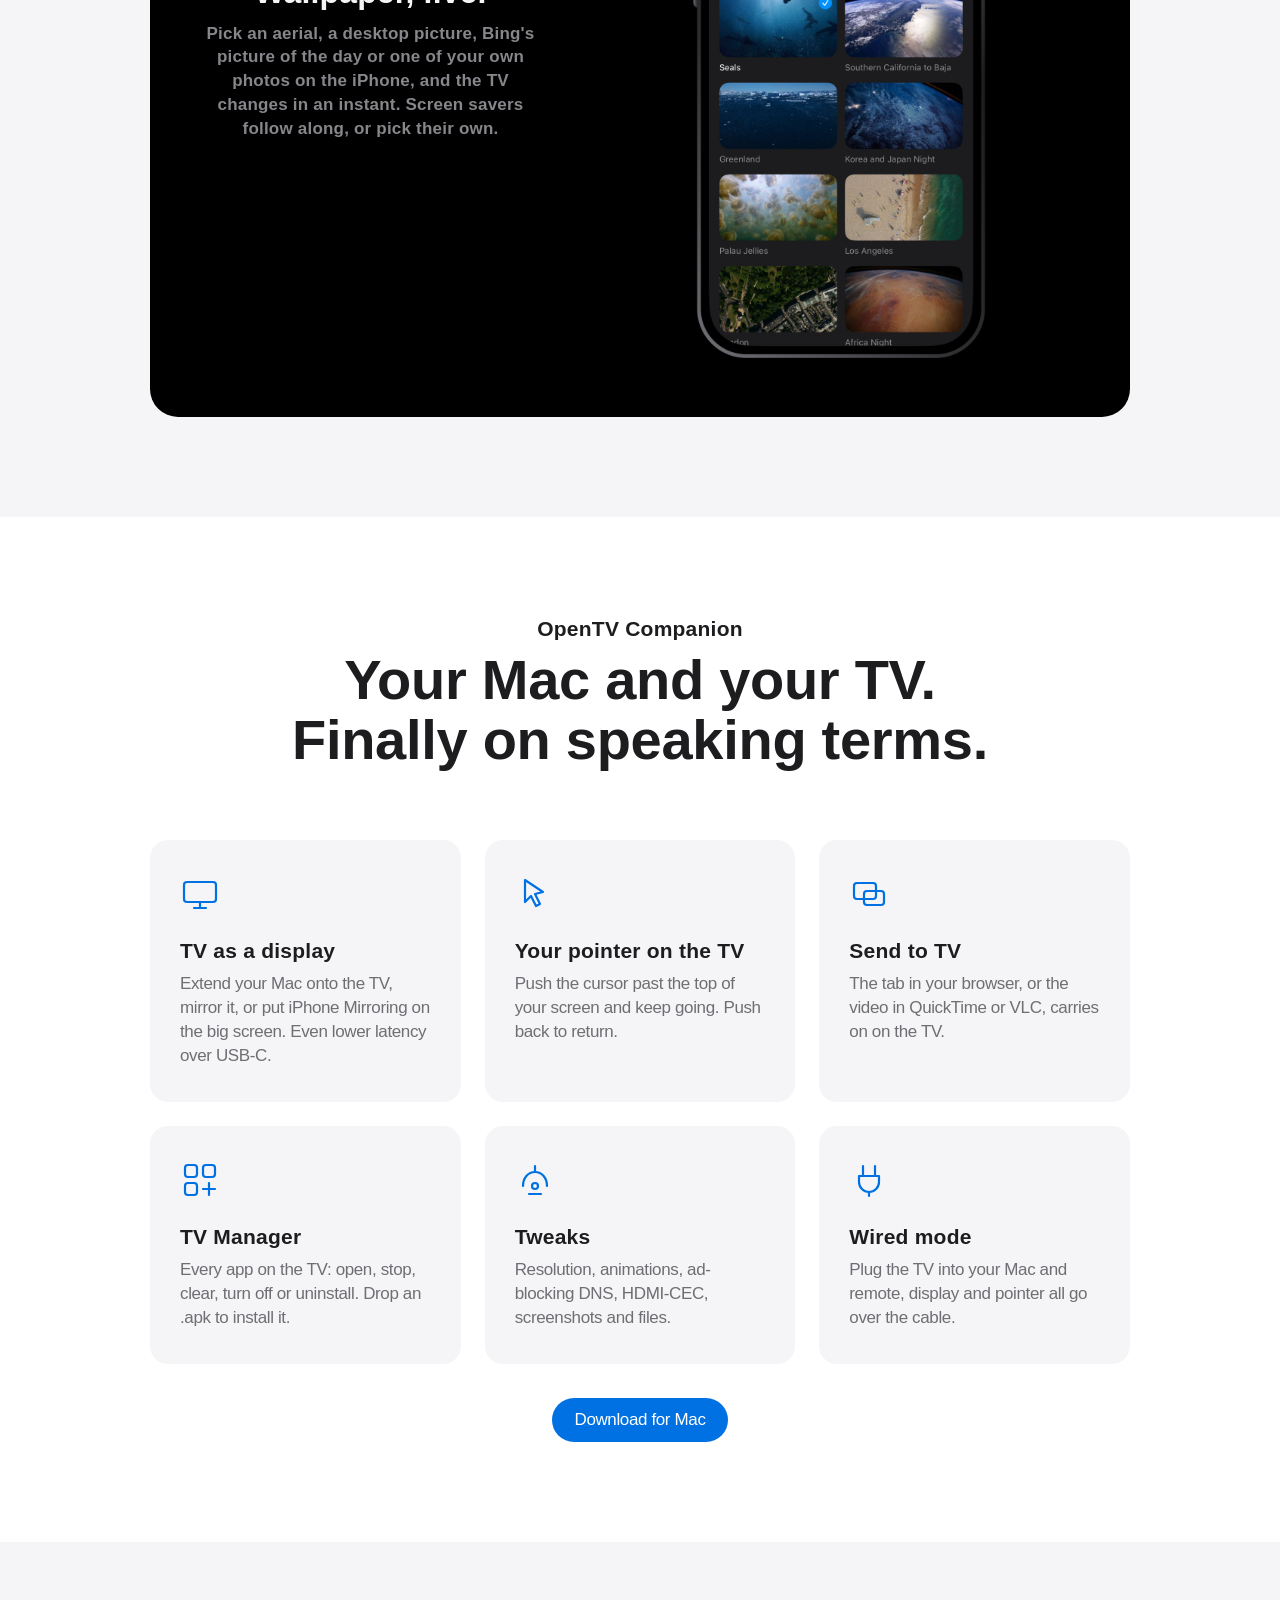
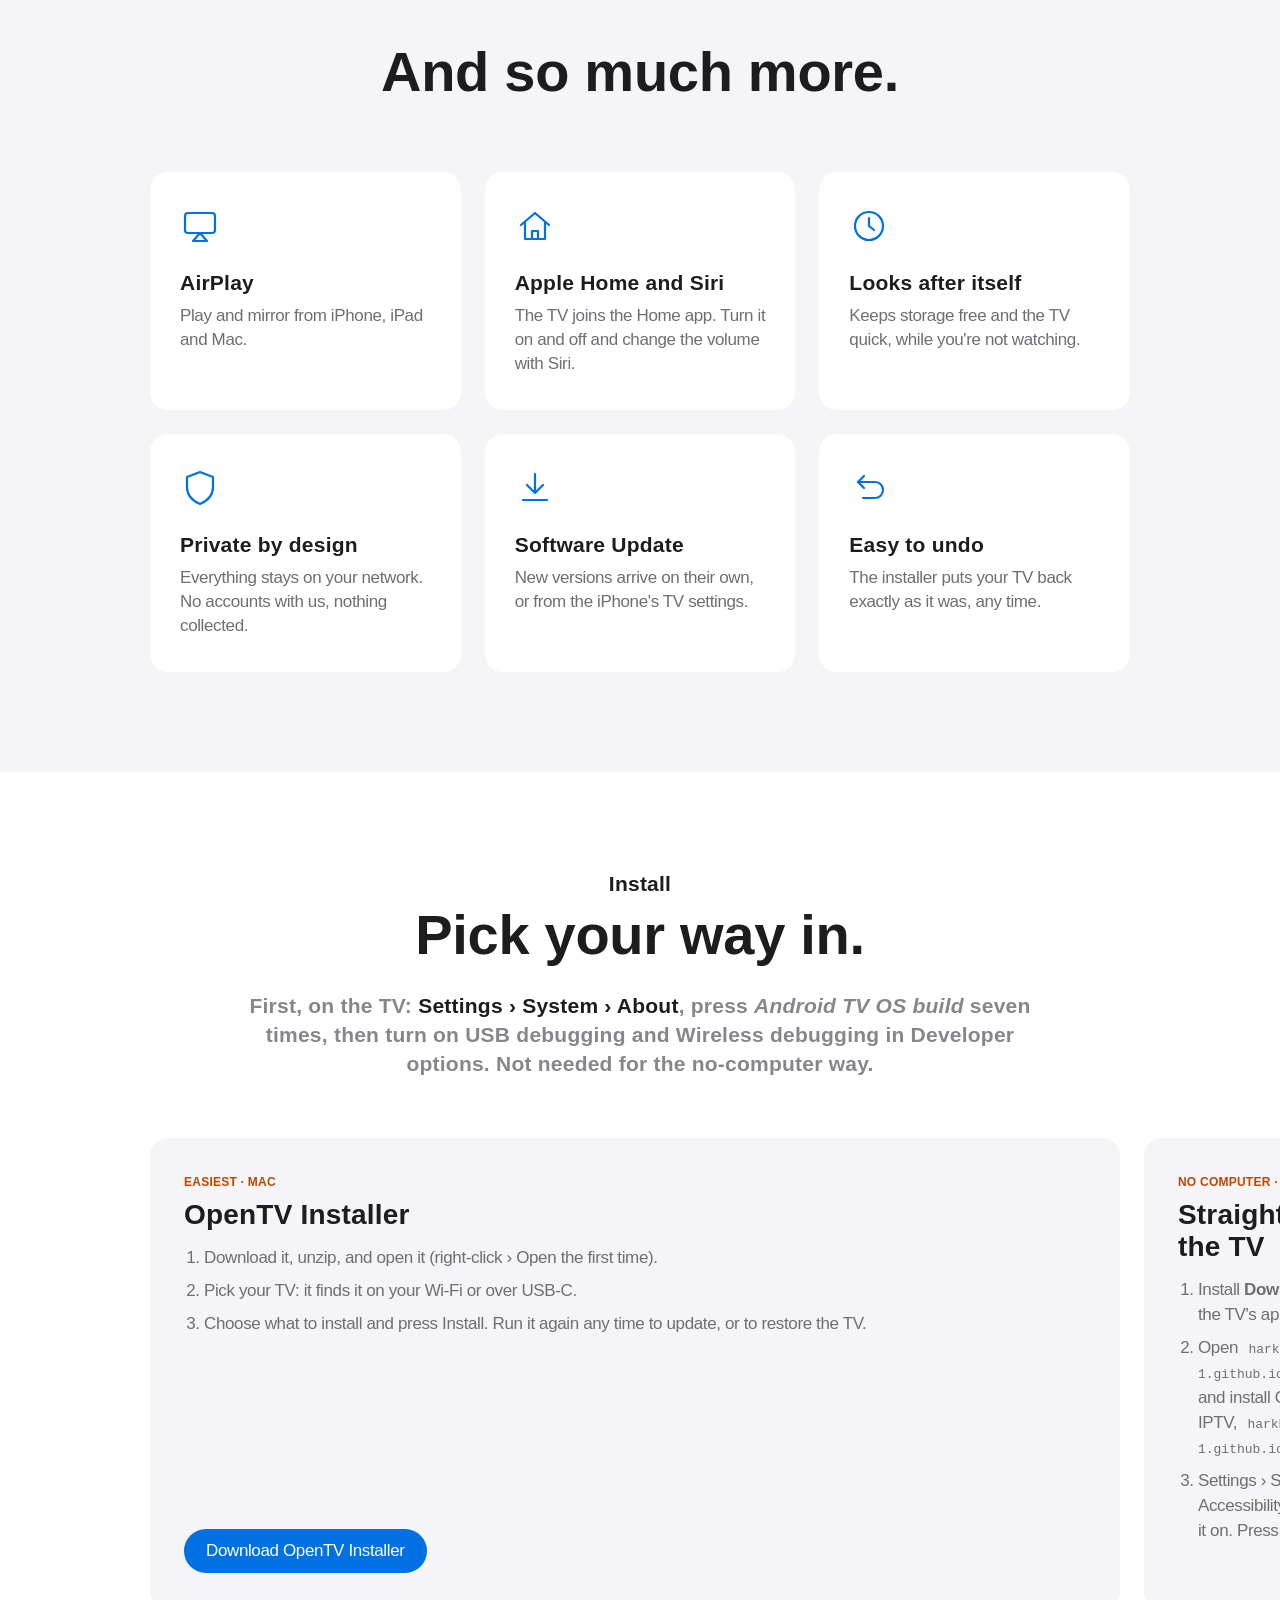
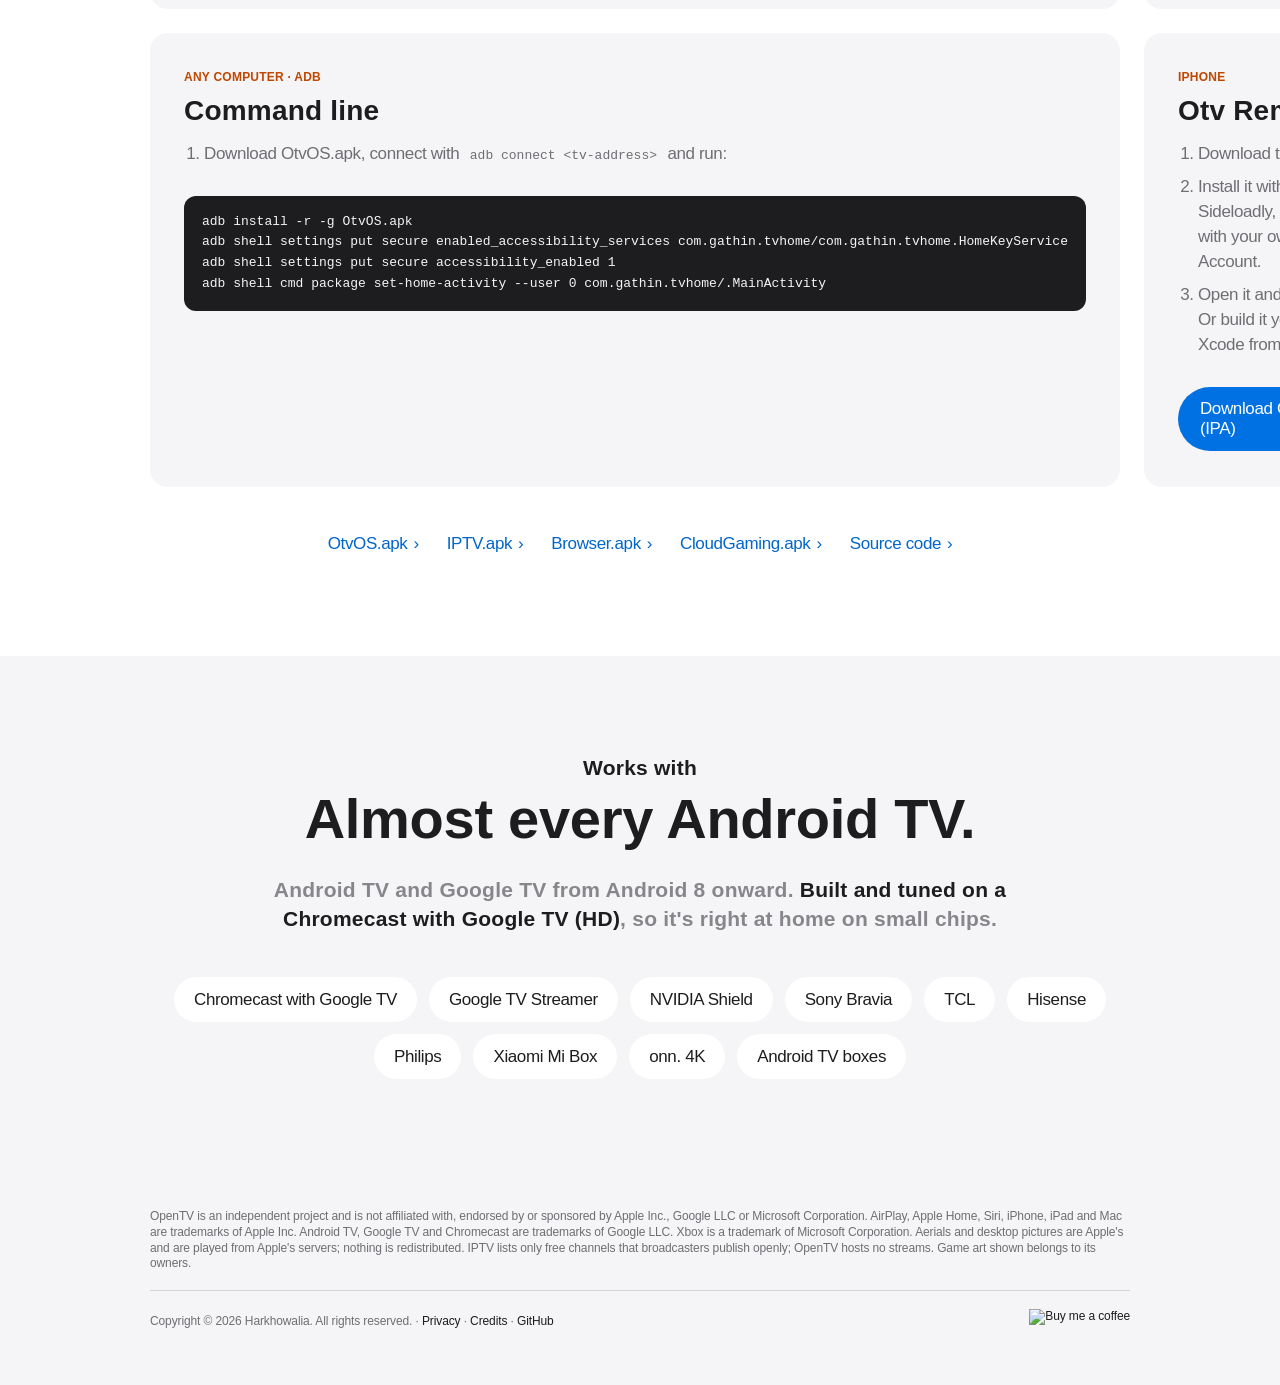
==== commit 2d01cdc6: "IPTV: countries and languages open to All channels and their categories; English, Hindi, Punjabi fir" ====
--- a/docs/index.html
+++ b/docs/index.html
@@ -434,7 +434,7 @@
         <div class="pic"><img src="images/v2/tv-cloud.jpg" width="2000" height="1240" loading="lazy" alt="Cloud Gaming's home screen"></div>
       </div>
       <div class="tile black" data-reveal>
-        <div class="t"><h3>IPTV</h3><p class="copy">Live TV from around the world: your favourites first, picks like what you watched, every category, country and language, and a Search that finds them as you type. Channel up and down while you watch.</p></div>
+        <div class="t"><h3>IPTV</h3><p class="copy">Live TV from around the world: your favourites first, picks like what you watched, every country and language with its own categories, and a Search that finds them as you type. Channel up and down while you watch.</p></div>
         <img src="images/v2/tv-iptv.jpg" width="2000" height="1240" loading="lazy" alt="IPTV's home screen">
       </div>
       <div class="tile black" data-reveal style="--d:.1s">
